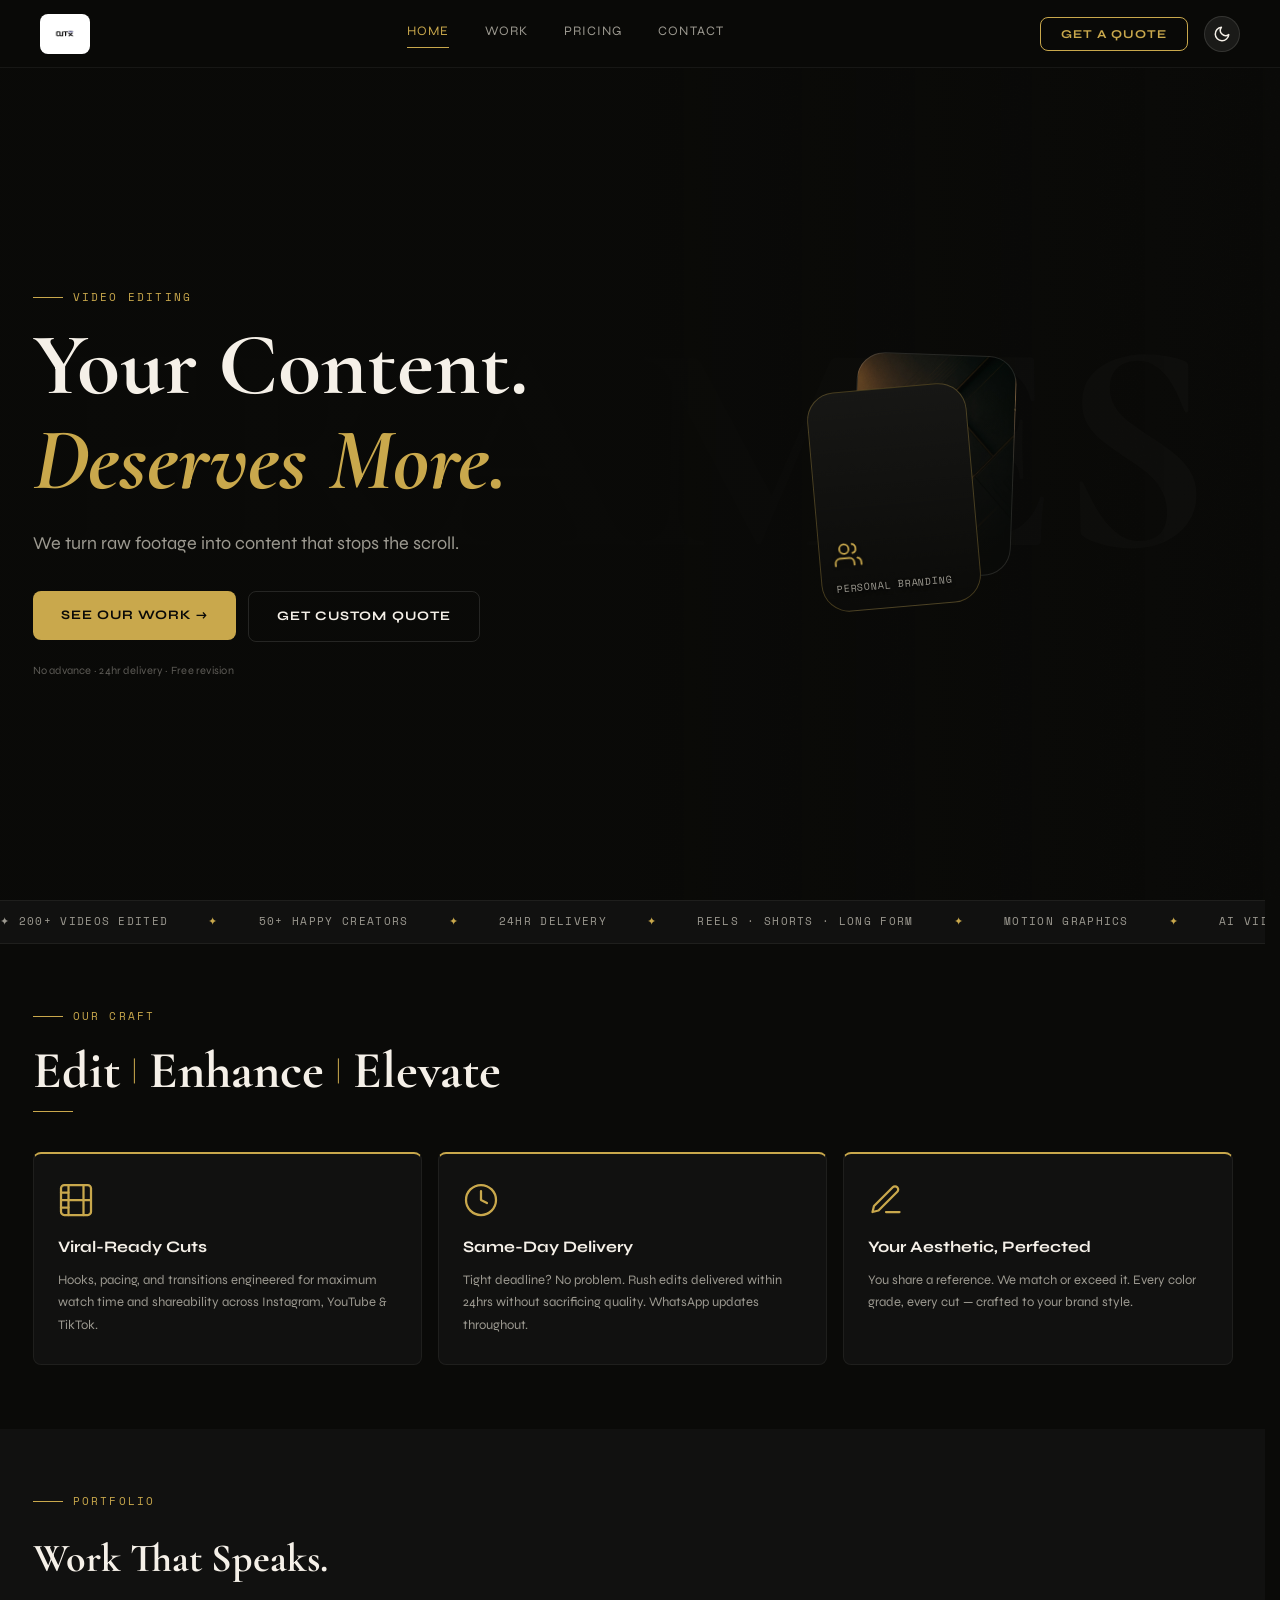
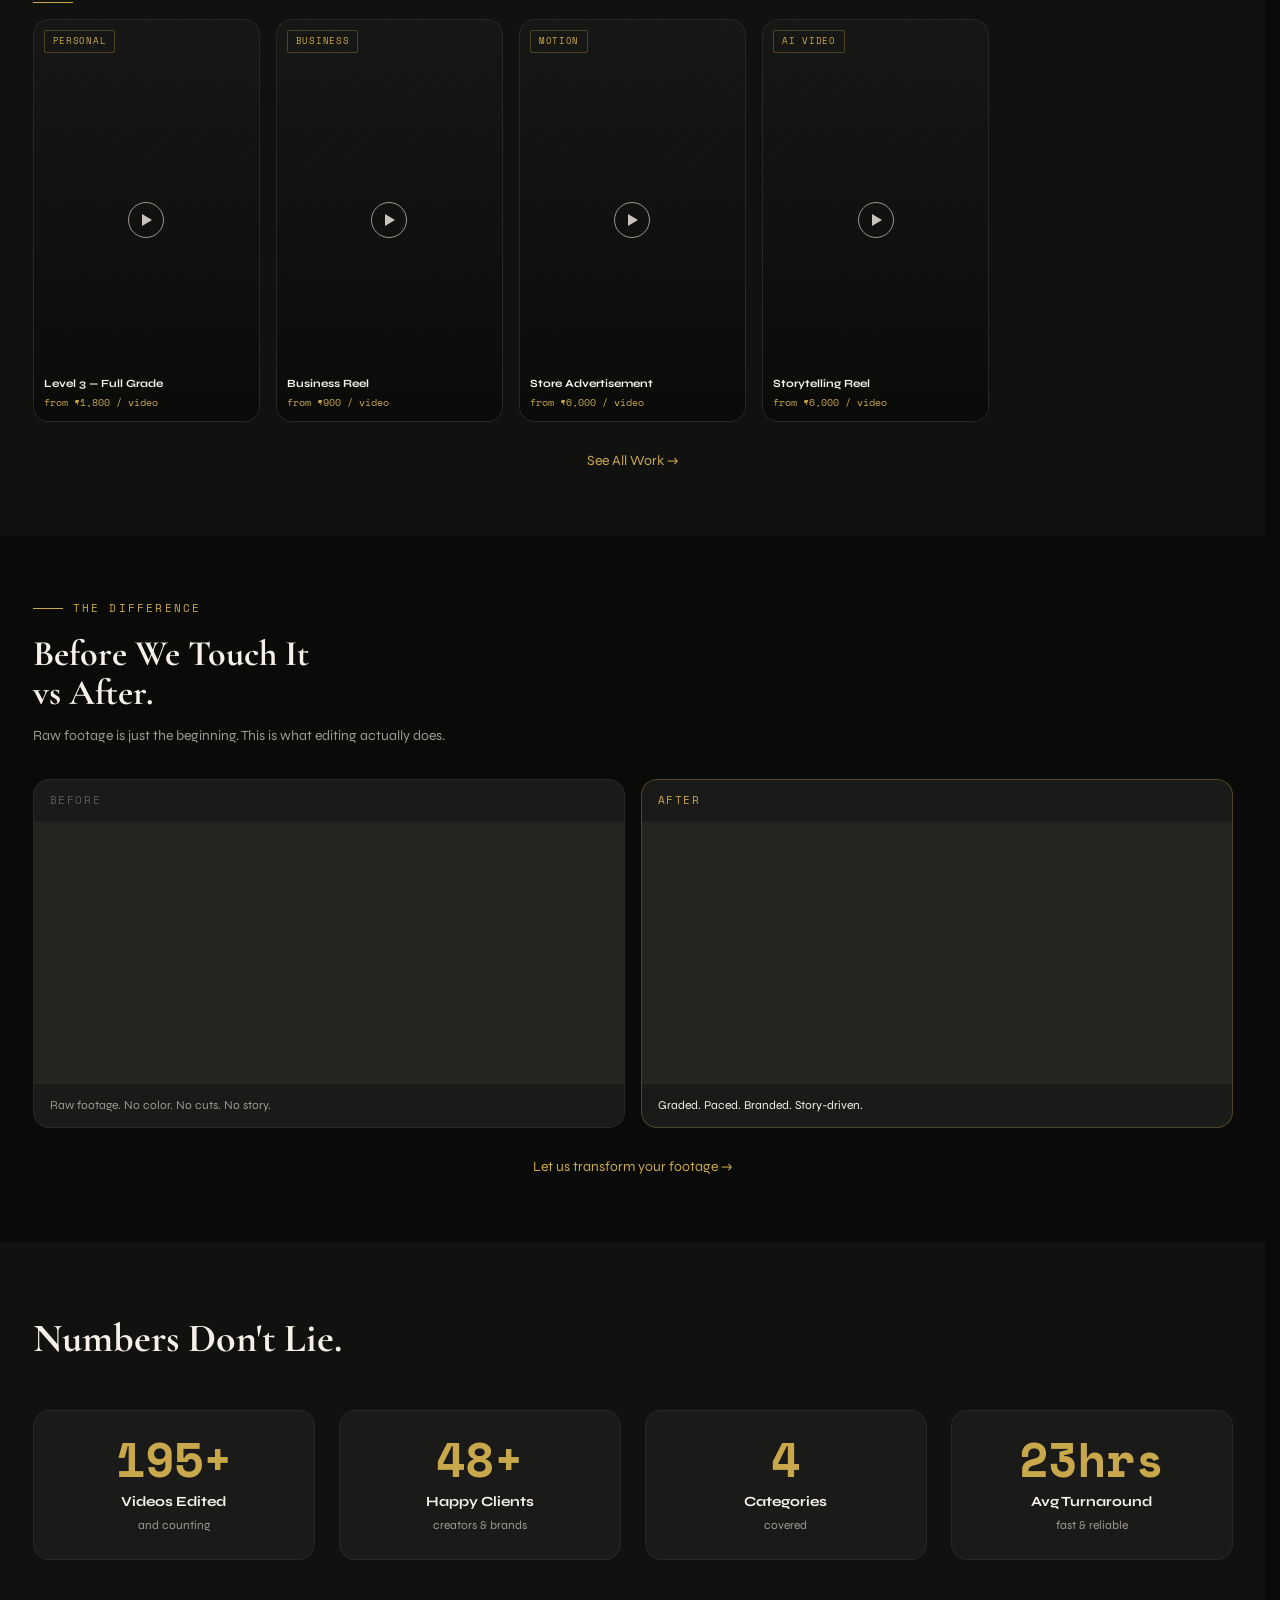
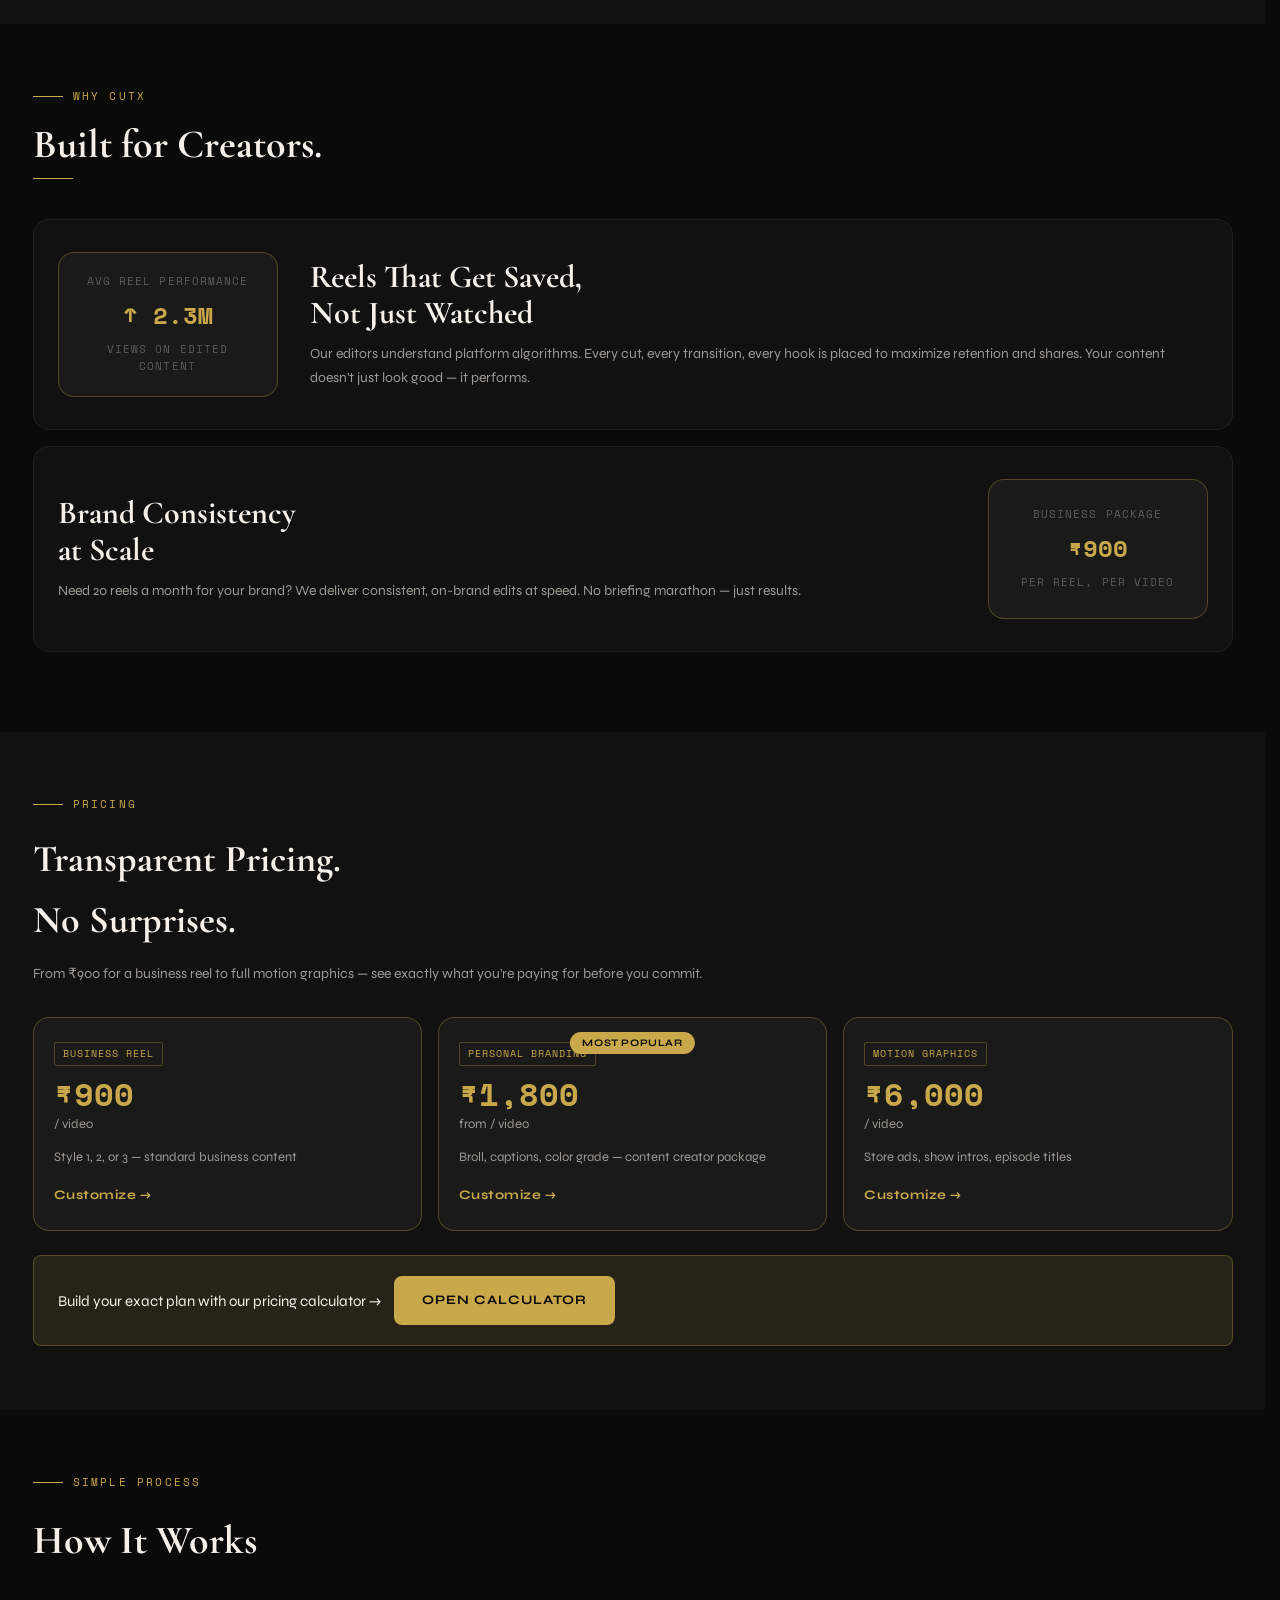
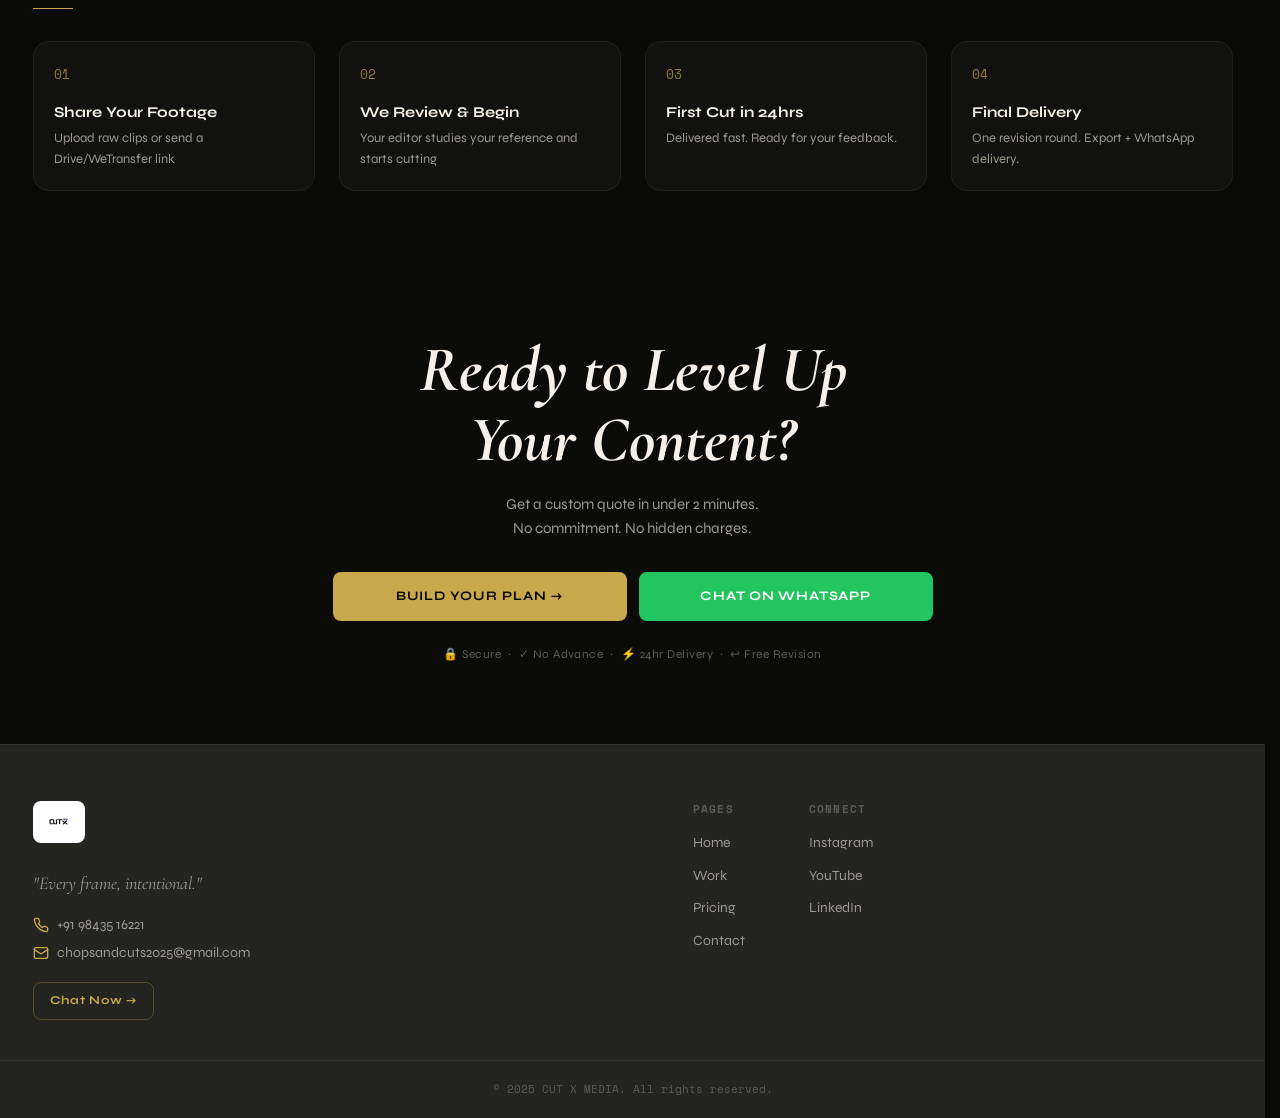
==== index.html @ 9f1835b8 "fix: remove accidental text from body and update visual aspect ratio to 4/5" ====
<!DOCTYPE html>
<html lang="en">
<head>
<meta charset="UTF-8">
<meta name="viewport" content="width=device-width, initial-scale=1.0">
<title>CUT X MEDIA — Premium Video Editing Agency</title>
<meta name="description" content="CUT X MEDIA turns raw footage into scroll-stopping content. Personal branding, business reels, motion graphics & AI videos. Get an instant custom quote.">
<link rel="preconnect" href="https://fonts.googleapis.com">
<link rel="preconnect" href="https://fonts.gstatic.com" crossorigin>
<link href="https://fonts.googleapis.com/css2?family=Cormorant+Garamond:ital,wght@0,600;0,700;1,600;1,700&family=Syne:wght@400;500;700&family=Space+Mono:wght@400;700&display=swap" rel="stylesheet">
<link rel="stylesheet" href="style.css">
</head>
<body>
<div class="mobile-top-bar">
  <a href="index.html" class="logo-pill"><img src="logo.jpg" alt="CUT X MEDIA"></a>
  <button class="theme-toggle" aria-label="Toggle Theme" onclick="toggleTheme()">
    <svg viewBox="0 0 24 24"><path d="M21 12.79A9 9 0 1111.21 3 7 7 0 0021 12.79z"></path></svg>
  </button>
</div>

<!-- DESKTOP NAVBAR -->
<nav class="desktop-nav">
  <div class="container">
    <a href="index.html" class="logo-pill"><img src="logo.jpg" alt="CUT X MEDIA"></a>
    <div class="nav-links">
      <a href="index.html" class="active">Home</a>
      <a href="work.html">Work</a>
      <a href="pricing.html">Pricing</a>
      <a href="contact.html">Contact</a>
    </div>
    <div style="display:flex; align-items:center;">
      <button class="nav-quote" onclick="location.href='pricing.html'">Get a Quote</button>
      <button class="theme-toggle" aria-label="Toggle Theme" onclick="toggleTheme()">
        <svg viewBox="0 0 24 24"><path d="M21 12.79A9 9 0 1111.21 3 7 7 0 0021 12.79z"></path></svg>
      </button>
    </div>
  </div>
</nav>

<!-- MOBILE BOTTOM NAV -->
<nav class="mobile-nav">
  <a href="index.html" class="active" data-page="home">
    <svg viewBox="0 0 24 24"><path d="M3 12l9-9 9 9M5 10v10h5v-6h4v6h5V10"/></svg>
    <span>Home</span>
  </a>
  <a href="work.html" data-page="work">
    <svg viewBox="0 0 24 24"><rect x="2" y="2" width="20" height="20" rx="2.18"/><line x1="7" y1="2" x2="7" y2="22"/><line x1="17" y1="2" x2="17" y2="22"/><line x1="2" y1="12" x2="22" y2="12"/></svg>
    <span>Work</span>
  </a>
  <a href="pricing.html" data-page="pricing">
    <svg viewBox="0 0 24 24"><path d="M20.59 13.41l-7.17 7.17a2 2 0 01-2.83 0L2 12V2h10l8.59 8.59a2 2 0 010 2.82z"/><line x1="7" y1="7" x2="7.01" y2="7"/></svg>
    <span>Pricing</span>
  </a>
  <a href="contact.html" data-page="contact">
    <svg viewBox="0 0 24 24"><path d="M21 15a2 2 0 01-2 2H7l-4 4V5a2 2 0 012-2h14a2 2 0 012 2z"/></svg>
    <span>Contact</span>
  </a>
</nav>

<!-- ═══════════ HERO ═══════════ -->
<section class="hero" style="background-image:url('images/hero-visual.jpg');background-size:cover;background-position:center right;">
  <!-- theme-aware overlay so text stays readable -->
  <div style="position:absolute;inset:0;background:var(--hero-gradient-base);z-index:1;"></div>
  <div class="hero-bg-text" aria-hidden="true">
    <span class="hero-bg-word">FRAMES</span>
  </div>
  <div class="container" style="position:relative;z-index:2;">
    <div style="display:flex;align-items:center;gap:0;width:100%;">
      <div class="hero-content">
        <div class="eyebrow anim-0">
          <div class="eyebrow-line"></div>
          <span class="eyebrow-text">Video Editing</span>
        </div>
        <h1 class="anim-1">
          Your Content.
          <span class="line-2">Deserves More.</span>
        </h1>
        <p class="hero-sub anim-2">We turn raw footage into content that stops the scroll.</p>
        <div class="hero-ctas anim-3">
          <a href="work.html" class="btn-gold">See Our Work →</a>
          <a href="pricing.html" class="btn-outline">Get Custom Quote</a>
        </div>
        <p class="hero-trust anim-4">No advance · 24hr delivery · Free revision</p>
      </div>
      <!-- Desktop card stack -->
      <div class="hero-cards-stack anim-5">
        <div class="hc hc1">
          <div class="hc-icon"><svg viewBox="0 0 24 24"><path d="M17 21v-2a4 4 0 00-4-4H5a4 4 0 00-4 4v2"/><circle cx="9" cy="7" r="4"/><path d="M23 21v-2a4 4 0 00-3-3.87"/><path d="M16 3.13a4 4 0 010 7.75"/></svg></div>
          <span class="hc-label">Personal Branding</span>
        </div>
        <div class="hc hc2">
          <div class="hc-icon"><svg viewBox="0 0 24 24"><polygon points="12 2 15.09 8.26 22 9.27 17 14.14 18.18 21.02 12 17.77 5.82 21.02 7 14.14 2 9.27 8.91 8.26 12 2"/></svg></div>
          <span class="hc-label">Motion Graphics</span>
        </div>
      </div>
    </div>
  </div>
</section>

<!-- ═══════════ MARQUEE ═══════════ -->
<div class="marquee-section" aria-hidden="true">
  <div class="marquee-track">
    <span>✦ 200+ Videos Edited</span><span class="sep">✦</span>
    <span>50+ Happy Creators</span><span class="sep">✦</span>
    <span>24hr Delivery</span><span class="sep">✦</span>
    <span>Reels · Shorts · Long Form</span><span class="sep">✦</span>
    <span>Motion Graphics</span><span class="sep">✦</span>
    <span>AI Videos</span><span class="sep">✦</span>
    <span>Free Revisions</span><span class="sep">✦</span>
    <span>WhatsApp Support</span><span class="sep">✦</span>
    <!-- duplicate for seamless loop -->
    <span>200+ Videos Edited</span><span class="sep">✦</span>
    <span>50+ Happy Creators</span><span class="sep">✦</span>
    <span>24hr Delivery</span><span class="sep">✦</span>
    <span>Reels · Shorts · Long Form</span><span class="sep">✦</span>
    <span>Motion Graphics</span><span class="sep">✦</span>
    <span>AI Videos</span><span class="sep">✦</span>
    <span>Free Revisions</span><span class="sep">✦</span>
    <span>WhatsApp Support</span><span class="sep">✦</span>
  </div>
</div>

<!-- ═══════════ WHAT WE DO ═══════════ -->
<section class="what-we-do">
  <div class="container">
    <div class="what-heading-row reveal">
      <div class="eyebrow"><div class="eyebrow-line"></div><span class="eyebrow-text">Our Craft</span></div>
      <div class="what-heading-words">
        Edit<span class="divider">|</span>Enhance<span class="divider">|</span>Elevate
      </div>
      <div class="section-rule"></div>
    </div>
    <div class="feature-grid">
      <div class="feature-card reveal">
        <video src="images/personal/2.mp4" autoplay loop muted playsinline class="card-bg-video" style="opacity:0.15;"></video>
        <div class="card-content-overlay">
          <div class="feature-icon">
            <svg viewBox="0 0 24 24"><rect x="2" y="2" width="20" height="20" rx="2.18"/><line x1="7" y1="2" x2="7" y2="22"/><line x1="17" y1="2" x2="17" y2="22"/><line x1="2" y1="12" x2="22" y2="12"/><line x1="2" y1="7" x2="7" y2="7"/><line x1="2" y1="17" x2="7" y2="17"/></svg>
          </div>
          <div class="feature-title">Viral-Ready Cuts</div>
          <p class="feature-body">Hooks, pacing, and transitions engineered for maximum watch time and shareability across Instagram, YouTube &amp; TikTok.</p>
        </div>
      </div>
      <div class="feature-card reveal">
        <video src="images/business/2.mp4" autoplay loop muted playsinline class="card-bg-video" style="opacity:0.15;"></video>
        <div class="card-content-overlay">
          <div class="feature-icon">
            <svg viewBox="0 0 24 24"><circle cx="12" cy="12" r="10"/><polyline points="12 6 12 12 16 14"/></svg>
          </div>
          <div class="feature-title">Same-Day Delivery</div>
          <p class="feature-body">Tight deadline? No problem. Rush edits delivered within 24hrs without sacrificing quality. WhatsApp updates throughout.</p>
        </div>
      </div>
      <div class="feature-card reveal">
        <video src="images/motion/2.mp4" autoplay loop muted playsinline class="card-bg-video" style="opacity:0.15;"></video>
        <div class="card-content-overlay">
          <div class="feature-icon">
            <svg viewBox="0 0 24 24"><path d="M12 20h9"/><path d="M16.5 3.5a2.121 2.121 0 013 3L7 19l-4 1 1-4L16.5 3.5z"/></svg>
          </div>
          <div class="feature-title">Your Aesthetic, Perfected</div>
          <p class="feature-body">You share a reference. We match or exceed it. Every color grade, every cut — crafted to your brand style.</p>
        </div>
      </div>
    </div>
  </div>
</section>

<!-- ═══════════ PORTFOLIO PREVIEW ═══════════ -->
<section class="portfolio-section">
  <div class="container">
    <div class="portfolio-heading reveal">
      <div class="eyebrow"><div class="eyebrow-line"></div><span class="eyebrow-text">Portfolio</span></div>
      <h2>Work That Speaks.</h2>
      <div class="section-rule"></div>
    </div>
    <div class="portfolio-scroll reveal">
      <div class="portfolio-card" onclick="location.href='work.html'">
        <div class="portfolio-card-inner">
          <video src="images/personal/3.mp4" autoplay loop muted playsinline class="card-bg-video"></video>
          <div style="position:absolute;inset:0;background:var(--card-gradient-base);z-index:1;pointer-events:none;"></div>
          <span class="port-badge">Personal</span>
          <div class="port-play"></div>
          <div class="port-overlay">
            <div class="port-title">Level 3 — Full Grade</div>
            <div class="port-price">from ₹1,800 / video</div>
          </div>
        </div>
      </div>
      <div class="portfolio-card" onclick="location.href='work.html'">
        <div class="portfolio-card-inner">
          <video src="images/business/1.mp4" autoplay loop muted playsinline class="card-bg-video"></video>
          <div style="position:absolute;inset:0;background:var(--card-gradient-base);z-index:1;pointer-events:none;"></div>
          <span class="port-badge">Business</span>
          <div class="port-play"></div>
          <div class="port-overlay">
            <div class="port-title">Business Reel</div>
            <div class="port-price">from ₹900 / video</div>
          </div>
        </div>
      </div>

      <div class="portfolio-card" onclick="location.href='work.html'">
        <div class="portfolio-card-inner">
          <video src="images/motion/1.mp4" autoplay loop muted playsinline class="card-bg-video"></video>
          <div style="position:absolute;inset:0;background:var(--card-gradient-base);z-index:1;pointer-events:none;"></div>
          <span class="port-badge">Motion</span>
          <div class="port-play"></div>
          <div class="port-overlay">
            <div class="port-title">Store Advertisement</div>
            <div class="port-price">from ₹6,000 / video</div>
          </div>
        </div>
      </div>
      <div class="portfolio-card" onclick="location.href='work.html'">
        <div class="portfolio-card-inner">
          <video src="images/ai/2.mp4" autoplay loop muted playsinline class="card-bg-video"></video>
          <div style="position:absolute;inset:0;background:var(--card-gradient-base);z-index:1;pointer-events:none;"></div>
          <span class="port-badge">AI Video</span>
          <div class="port-play"></div>
          <div class="port-overlay">
            <div class="port-title">Storytelling Reel</div>
            <div class="port-price">from ₹6,000 / video</div>
          </div>
        </div>
      </div>
    </div>
    <div class="portfolio-cta reveal">
      <a href="work.html" class="text-link">See All Work →</a>
    </div>
  </div>
</section>

<!-- ═══════════ BEFORE / AFTER ═══════════ -->
<section class="before-after">
  <div class="container">
    <div class="ba-heading reveal">
      <div class="eyebrow"><div class="eyebrow-line"></div><span class="eyebrow-text">The Difference</span></div>
      <h2>Before We Touch It<br>vs After.</h2>
    </div>
    <p class="ba-sub reveal">Raw footage is just the beginning. This is what editing actually does.</p>
    <!-- Mobile tab toggle -->
    <div class="ba-tabs" id="baTabs">
      <button class="ba-tab active" data-panel="before">Before</button>
      <button class="ba-tab" data-panel="after">After</button>
    </div>
    <div class="ba-panels reveal">
      <div class="ba-panel" id="baPanel-before">
        <div class="ba-panel-badge">BEFORE</div>
        <div class="ba-visual">
          <video src="images/before.mp4" autoplay loop muted playsinline></video>
        </div>
        <div class="ba-panel-bottom">Raw footage. No color. No cuts. No story.</div>
      </div>
      <div class="ba-panel hidden after" id="baPanel-after">
        <div class="ba-panel-badge">AFTER</div>
        <div class="ba-visual">
          <video src="images/after.mp4" autoplay loop muted playsinline></video>
        </div>
        <div class="ba-panel-bottom">Graded. Paced. Branded. Story-driven.</div>
      </div>
    </div>
    <div class="ba-cta reveal">
      <a href="pricing.html" class="text-link">Let us transform your footage →</a>
    </div>
  </div>
</section>

<!-- ═══════════ NUMBERS ═══════════ -->
<section class="numbers-section">
  <div class="container">
    <h2 class="numbers-heading reveal">Numbers Don't Lie.</h2>
    <div class="stats-grid" id="statsGrid">
      <div class="stat-cell reveal">
        <div class="stat-num" data-target="200" data-suffix="+">0</div>
        <div class="stat-label-1">Videos Edited</div>
        <div class="stat-label-2">and counting</div>
      </div>
      <div class="stat-cell reveal">
        <div class="stat-num" data-target="50" data-suffix="+">0</div>
        <div class="stat-label-1">Happy Clients</div>
        <div class="stat-label-2">creators &amp; brands</div>
      </div>
      <div class="stat-cell reveal">
        <div class="stat-num" data-target="5" data-suffix="">0</div>
        <div class="stat-label-1">Categories</div>
        <div class="stat-label-2">covered</div>
      </div>
      <div class="stat-cell reveal">
        <div class="stat-num" data-target="24" data-suffix="hrs">0</div>
        <div class="stat-label-1">Avg Turnaround</div>
        <div class="stat-label-2">fast &amp; reliable</div>
      </div>
    </div>
  </div>
</section>

<!-- ═══════════ INFLUENCER VALUE PROPS ═══════════ -->
<section class="value-props">
  <div class="container">
    <div class="value-props-heading reveal">
      <div class="eyebrow"><div class="eyebrow-line"></div><span class="eyebrow-text">Why CutX</span></div>
      <h2 style="font-family:'Cormorant Garamond',serif;font-weight:700;font-size:40px;color:var(--text-primary);line-height:1.1;">Built for Creators.</h2>
      <div class="section-rule"></div>
    </div>
    <div class="value-row reveal">
      <div class="value-row-text">
        <h3>Reels That Get Saved,<br>Not Just Watched</h3>
        <p>Our editors understand platform algorithms. Every cut, every transition, every hook is placed to maximize retention and shares. Your content doesn't just look good — it performs.</p>
      </div>
      <div class="value-visual">
        <div class="v-label">Avg reel performance</div>
        <div class="v-stat">↑ 2.3M</div>
        <div class="v-label">views on edited content</div>
      </div>
    </div>
    <div class="value-row reveal">
      <div class="value-row-text">
        <h3>Brand Consistency<br>at Scale</h3>
        <p>Need 20 reels a month for your brand? We deliver consistent, on-brand edits at speed. No briefing marathon — just results.</p>
      </div>
      <div class="value-visual">
        <div class="v-label">Business package</div>
        <div class="v-stat">₹900</div>
        <div class="v-label">per reel, per video</div>
      </div>
    </div>

  </div>
</section>

<!-- ═══════════ PRICING TEASER ═══════════ -->
<section class="pricing-teaser">
  <div class="container">
    <div class="pricing-teaser-head reveal">
      <div class="eyebrow"><div class="eyebrow-line"></div><span class="eyebrow-text">Pricing</span></div>
      <h2>Transparent Pricing.<br>No Surprises.</h2>
    </div>
    <p class="pricing-teaser-sub reveal">From ₹900 for a business reel to full motion graphics — see exactly what you're paying for before you commit.</p>
    <div class="pricing-cards">
      <div class="pricing-card reveal" style="border-color:rgba(201,168,76,0.3);">
        <video src="images/business/1.mp4" autoplay loop muted playsinline class="card-bg-video" style="opacity:0.2;"></video>
        <div class="card-content-overlay">
          <span class="price-cat-badge">Business Reel</span>
          <div class="price-amount">₹900</div>
          <div class="price-per">/ video</div>
          <p class="price-desc">Style 1, 2, or 3 — standard business content</p>
          <a href="pricing.html" class="price-cta-link">Customize →</a>
        </div>
      </div>
      <div class="pricing-card featured reveal">
        <video src="images/personal/2.mp4" autoplay loop muted playsinline class="card-bg-video" style="opacity:0.2;"></video>
        <div class="card-content-overlay">
          <div class="popular-pill">Most Popular</div>
          <span class="price-cat-badge">Personal Branding</span>
          <div class="price-amount">₹1,800</div>
          <div class="price-per">from / video</div>
          <p class="price-desc">Broll, captions, color grade — content creator package</p>
          <a href="pricing.html" class="price-cta-link">Customize →</a>
        </div>
      </div>
      <div class="pricing-card reveal" style="border-color:rgba(201,168,76,0.3);">
        <video src="images/motion/1.mp4" autoplay loop muted playsinline class="card-bg-video" style="opacity:0.2;"></video>
        <div class="card-content-overlay">
          <span class="price-cat-badge">Motion Graphics</span>
          <div class="price-amount">₹6,000</div>
          <div class="price-per">/ video</div>
          <p class="price-desc">Store ads, show intros, episode titles</p>
          <a href="pricing.html" class="price-cta-link">Customize →</a>
        </div>
      </div>
    </div>
    <div class="pricing-cta-banner reveal">
      <p>Build your exact plan with our pricing calculator →</p>
      <a href="pricing.html" class="btn-gold" style="white-space:nowrap;flex-shrink:0;">Open Calculator</a>
    </div>
  </div>
</section>

<!-- ═══════════ PROCESS STRIP ═══════════ -->
<section class="process-strip">
  <div class="container">
    <div class="reveal">
      <div class="eyebrow"><div class="eyebrow-line"></div><span class="eyebrow-text">Simple Process</span></div>
      <h2>How It Works</h2>
      <div class="section-rule"></div>
    </div>
    <div class="process-steps" style="margin-top:32px;">
      <div class="process-step-item reveal">
        <span class="step-num-text">01</span>
        <div class="step-content">
          <h4>Share Your Footage</h4>
          <p>Upload raw clips or send a Drive/WeTransfer link</p>
        </div>
      </div>
      <div class="process-step-item reveal">
        <span class="step-num-text">02</span>
        <div class="step-content">
          <h4>We Review &amp; Begin</h4>
          <p>Your editor studies your reference and starts cutting</p>
        </div>
      </div>
      <div class="process-step-item reveal">
        <span class="step-num-text">03</span>
        <div class="step-content">
          <h4>First Cut in 24hrs</h4>
          <p>Delivered fast. Ready for your feedback.</p>
        </div>
      </div>
      <div class="process-step-item reveal">
        <span class="step-num-text">04</span>
        <div class="step-content">
          <h4>Final Delivery</h4>
          <p>One revision round. Export + WhatsApp delivery.</p>
        </div>
      </div>
    </div>
  </div>
</section>

<!-- ═══════════ FINAL CTA ═══════════ -->
<section class="final-cta" style="padding-left:var(--pad-x);padding-right:var(--pad-x);background-image:url('images/cta-bg.jpg');background-size:cover;background-position:center;">
  <!-- theme-aware overlay for readability -->
  <div style="position:absolute;inset:0;background:var(--overlay-heavy);z-index:0;"></div>
  <div style="position:relative;z-index:1;max-width:600px;margin:0 auto;">
    <h2 class="reveal">Ready to Level Up<br>Your Content?</h2>
    <p class="reveal">Get a custom quote in under 2 minutes.<br>No commitment. No hidden charges.</p>
    <div class="final-cta-buttons reveal">
      <a href="pricing.html" class="btn-gold btn-full">Build Your Plan →</a>
      <a href="https://wa.me/919843516221" target="_blank" class="btn-whatsapp btn-full">Chat on WhatsApp</a>
    </div>
    <div class="trust-row reveal">🔒 Secure &nbsp;·&nbsp; ✓ No Advance &nbsp;·&nbsp; ⚡ 24hr Delivery &nbsp;·&nbsp; ↩ Free Revision</div>
  </div>
</section>

<!-- ═══════════ FOOTER ═══════════ -->
<footer class="site-footer">
  <div class="container">
    <div class="footer-grid">
      <div>
        <a href="index.html" class="logo-pill" style="display:inline-flex;margin-bottom:14px;"><img src="logo.jpg" alt="CUT X MEDIA" style="height:32px;"></a>
        <p class="footer-tagline">"Every frame, intentional."</p>
        <div class="footer-contact">
          <p style="display:flex;align-items:center;gap:8px;"><svg viewBox="0 0 24 24" fill="none" stroke="var(--gold)" stroke-width="2" stroke-linecap="round" stroke-linejoin="round" style="width:16px;height:16px;"><path d="M22 16.92v3a2 2 0 0 1-2.18 2 19.79 19.79 0 0 1-8.63-3.07 19.5 19.5 0 0 1-6-6 19.79 19.79 0 0 1-3.07-8.67A2 2 0 0 1 4.11 2h3a2 2 0 0 1 2 1.72 12.84 12.84 0 0 0 .7 2.81 2 2 0 0 1-.45 2.11L8.09 9.91a16 16 0 0 0 6 6l1.27-1.27a2 2 0 0 1 2.11-.45 12.84 12.84 0 0 0 2.81.7A2 2 0 0 1 22 16.92z"></path></svg> +91 98435 16221</p>
          <p style="display:flex;align-items:center;gap:8px;"><svg viewBox="0 0 24 24" fill="none" stroke="var(--gold)" stroke-width="2" stroke-linecap="round" stroke-linejoin="round" style="width:16px;height:16px;"><rect x="2" y="4" width="20" height="16" rx="2"></rect><path d="m22 7-8.97 5.7a1.94 1.94 0 0 1-2.06 0L2 7"></path></svg> chopsandcuts2025@gmail.com</p>
        </div>
        <a href="https://wa.me/919843516221" target="_blank" class="footer-chat-btn">Chat Now →</a>
      </div>
      <div class="footer-links">
        <div class="footer-links-col">
          <h4>Pages</h4>
          <ul>
            <li><a href="index.html">Home</a></li>
            <li><a href="work.html">Work</a></li>
            <li><a href="pricing.html">Pricing</a></li>
            <li><a href="contact.html">Contact</a></li>
          </ul>
        </div>
        <div class="footer-links-col">
          <h4>Connect</h4>
          <ul>
            <li><a href="#">Instagram</a></li>
            <li><a href="#">YouTube</a></li>
            <li><a href="#">LinkedIn</a></li>
          </ul>
        </div>
      </div>
    </div>
  </div>
  <div class="footer-bottom">© 2025 CUT X MEDIA. All rights reserved.</div>
</footer>

<script src="script.js"></script>
</body>
</html>
---- style.css ----
/* ═══════════════════════════════════════════════════════════════
   CUT X MEDIA — v2.0 OBSIDIAN × GOLD DESIGN SYSTEM
   Mobile-first: 375px base → 768px → 1024px → 1280px
═══════════════════════════════════════════════════════════════ */

/* ── CSS VARIABLES ── */
:root {
  /* Backgrounds */
  --bg-primary:    #0A0A08;
  --bg-surface:    #111110;
  --bg-surface-2:  #1A1A18;
  --bg-surface-3:  #242420;

  /* Gold */
  --gold:          #C9A84C;
  --gold-light:    #E8C97A;
  --gold-dark:     #8C7234;
  --gold-muted:    rgba(201,168,76,0.12);

  /* Text */
  --text-primary:   #F5F0E8;
  --text-secondary: #9C9990;
  --text-tertiary:  #5C5A55;

  /* Borders */
  --border-subtle: rgba(245,240,232,0.06);
  --border-mid:    rgba(245,240,232,0.12);
  --border-gold:   rgba(201,168,76,0.30);

  /* Semantic */
  --whatsapp-green: #22C55E;
  --error:          #E05252;

  /* Layout */
  --nav-h-mobile:  60px;
  --nav-h-desktop: 68px;
  --max-w:         1200px;
  --pad-x:         20px;
  --radius-sm:     8px;
  --radius-md:     16px;
  --radius-lg:     28px;
  
  --hero-gradient-base: linear-gradient(to right, rgba(10,10,8,0.95) 50%, rgba(10,10,8,0.4) 100%);
  --card-gradient-base: linear-gradient(to top, rgba(10,10,8,0.95), rgba(10,10,8,0.2));
  --nav-bg: rgba(10,10,8,0.94);
  --overlay-heavy: rgba(10,10,8,0.85);
  --overlay-mid: rgba(10,10,8,0.7);
}

html.light-theme {
  --bg-primary:    #fdfbf7;
  --bg-surface:    #ffffff;
  --bg-surface-2:  #f5f2eb;
  --bg-surface-3:  #e0dbd3;

  --gold:          #B8963D;
  --gold-light:    #C9A84C;
  --gold-dark:     #8C7234;
  --gold-muted:    rgba(184,150,61,0.15);

  --text-primary:   #181816;
  --text-secondary: #5b5952;
  --text-tertiary:  #8a8780;

  --border-subtle: rgba(24,24,22,0.08);
  --border-mid:    rgba(24,24,22,0.15);
  --border-gold:   rgba(184,150,61,0.40);

  --hero-gradient-base: linear-gradient(to right, rgba(253,251,247,0.98) 50%, rgba(253,251,247,0.4) 100%);
  --nav-bg: rgba(253,251,247,0.94);
  --overlay-heavy: rgba(253,251,247,0.90);
  --overlay-mid: rgba(253,251,247,0.70);
}

html.light-theme .hero-bg-word {
  opacity: 0.012;
}

/* ── RESET ── */
*, *::before, *::after { margin: 0; padding: 0; box-sizing: border-box; }
html { scroll-behavior: smooth; -webkit-text-size-adjust: 100%; overflow-y: scroll; scrollbar-gutter: stable; }
body {
  background: var(--bg-primary);
  color: var(--text-primary);
  font-family: 'Syne', sans-serif;
  font-size: 14px;
  line-height: 1.6;
  overflow-x: hidden;
  padding-bottom: var(--nav-h-mobile);
  /* grain texture */
  position: relative;
}
body::before {
  content: '';
  position: fixed;
  inset: 0;
  background-image: url("data:image/svg+xml,%3Csvg xmlns='http://www.w3.org/2000/svg' width='200' height='200'%3E%3Cfilter id='n'%3E%3CfeTurbulence type='fractalNoise' baseFrequency='0.85' numOctaves='4' stitchTiles='stitch'/%3E%3C/filter%3E%3Crect width='200' height='200' filter='url(%23n)' opacity='0.025'/%3E%3C/svg%3E");
  opacity: 0.4;
  pointer-events: none;
  z-index: 0;
}
img, video { max-width: 100%; display: block; }
a { color: inherit; text-decoration: none; }
button, input, textarea, select {
  font-family: 'Syne', sans-serif;
  border: none;
  outline: none;
  background: none;
  color: var(--text-primary);
  cursor: pointer;
}

/* ── CONTAINER ── */
.container {
  width: 100%;
  max-width: var(--max-w);
  margin: 0 auto;
  padding: 0 var(--pad-x);
  position: relative;
  z-index: 1;
}

/* ── EYEBROW LABEL ── */
.eyebrow {
  display: flex;
  align-items: center;
  gap: 10px;
  margin-bottom: 16px;
}
.eyebrow-line {
  width: 30px;
  height: 1px;
  background: var(--gold);
  flex-shrink: 0;
}
.eyebrow-text {
  font-family: 'Space Mono', monospace;
  font-size: 11px;
  color: var(--gold);
  letter-spacing: 0.2em;
  text-transform: uppercase;
}

/* ── SECTION RULE ── */
.section-rule {
  width: 40px;
  height: 1px;
  background: var(--gold);
  margin: 12px 0 0;
}
.section-rule.center { margin: 16px auto 0; }

/* ── DISPLAY HEADING ── */
.display-heading {
  font-family: 'Cormorant Garamond', serif;
  font-weight: 700;
  color: var(--text-primary);
  line-height: 1.05;
  font-size: 36px;
}
@media(min-width:768px) { .display-heading { font-size: 48px; } }
@media(min-width:1024px) { .display-heading { font-size: 56px; } }

/* ── BUTTONS ── */
.btn-gold {
  display: inline-flex;
  align-items: center;
  gap: 6px;
  background: var(--gold);
  color: var(--bg-primary);
  padding: 14px 28px;
  font-family: 'Syne', sans-serif;
  font-size: 13px;
  font-weight: 700;
  letter-spacing: 0.08em;
  text-transform: uppercase;
  border-radius: var(--radius-sm);
  border: none;
  cursor: pointer;
  transition: background 200ms ease, transform 200ms ease;
}
.btn-gold:hover { background: var(--gold-light); transform: scale(1.02); }

.btn-outline {
  display: inline-flex;
  align-items: center;
  gap: 6px;
  background: transparent;
  color: var(--text-primary);
  padding: 13px 28px;
  font-family: 'Syne', sans-serif;
  font-size: 13px;
  font-weight: 700;
  letter-spacing: 0.08em;
  text-transform: uppercase;
  border-radius: var(--radius-sm);
  border: 1px solid var(--border-mid);
  cursor: pointer;
  transition: border-color 200ms ease, color 200ms ease;
}
.btn-outline:hover { border-color: var(--border-gold); color: var(--gold); }

/* Theme Toggle Button */
.theme-toggle {
  display: inline-flex;
  align-items: center;
  justify-content: center;
  width: 36px;
  height: 36px;
  border-radius: 50%;
  background: var(--bg-surface-2);
  border: 1px solid var(--border-mid);
  color: var(--text-primary);
  cursor: pointer;
  transition: all 200ms ease;
}
.theme-toggle:hover {
  border-color: var(--border-gold);
  color: var(--gold);
}
.theme-toggle svg {
  width: 18px;
  height: 18px;
  fill: none;
  stroke: currentColor;
  stroke-width: 2;
  stroke-linecap: round;
  stroke-linejoin: round;
}
.desktop-nav .theme-toggle { margin-left: 16px; }
.mobile-top-bar .theme-toggle { position: absolute; right: var(--pad-x); }

.btn-whatsapp {
  display: inline-flex;
  align-items: center;
  gap: 8px;
  background: var(--whatsapp-green);
  color: #fff;
  padding: 14px 28px;
  font-family: 'Syne', sans-serif;
  font-size: 13px;
  font-weight: 700;
  letter-spacing: 0.06em;
  text-transform: uppercase;
  border-radius: var(--radius-sm);
  border: none;
  cursor: pointer;
  transition: opacity 200ms ease;
}
.btn-whatsapp:hover { opacity: 0.9; }

.btn-full { width: 100%; justify-content: center; }

/* ── MOBILE TOP BAR ── */
.mobile-top-bar {
  display: flex;
  align-items: center;
  justify-content: center;
  height: 52px;
  background: var(--bg-primary);
  border-bottom: 1px solid var(--border-subtle);
  position: sticky;
  top: 0;
  z-index: 100;
}
.mobile-top-bar::after {
  content: '';
  position: absolute;
  inset: 0;
  background: var(--nav-bg);
  z-index: -1;
}
.logo-pill {
  background: #fff;
  padding: 5px 10px;
  border-radius: var(--radius-sm);
  display: inline-flex;
  align-items: center;
}
.logo-pill img {
  height: 30px;
  width: auto;
  display: block;
}

/* ── DESKTOP NAVBAR ── */
.desktop-nav {
  display: none;
  position: fixed;
  top: 0; left: 0; right: 0;
  height: var(--nav-h-desktop);
  background: var(--nav-bg);
  backdrop-filter: blur(16px) saturate(140%);
  -webkit-backdrop-filter: blur(16px) saturate(140%);
  border-bottom: 1px solid var(--border-subtle);
  z-index: 200;
}
.desktop-nav .container {
  display: flex;
  align-items: center;
  justify-content: space-between;
  height: 100%;
}
.nav-links {
  display: flex;
  gap: 36px;
  align-items: center;
}
.nav-links a {
  font-family: 'Syne', sans-serif;
  font-size: 13px;
  letter-spacing: 0.08em;
  text-transform: uppercase;
  color: var(--text-secondary);
  transition: color 150ms;
  position: relative;
  padding-bottom: 4px;
}
.nav-links a:hover { color: var(--text-primary); }
.nav-links a.active {
  color: var(--gold);
}
.nav-links a.active::after {
  content: '';
  position: absolute;
  bottom: -2px; left: 0; right: 0;
  height: 1px;
  background: var(--gold);
}
.nav-quote {
  background: transparent;
  border: 1px solid var(--gold);
  color: var(--gold);
  padding: 9px 20px;
  font-family: 'Syne', sans-serif;
  font-size: 12px;
  font-weight: 700;
  letter-spacing: 0.08em;
  text-transform: uppercase;
  border-radius: var(--radius-sm);
  cursor: pointer;
  transition: background 200ms ease, color 200ms ease;
}
.nav-quote:hover { background: var(--gold); color: var(--bg-primary); }

/* ── MOBILE BOTTOM NAV ── */
.mobile-nav {
  position: fixed;
  bottom: 0; left: 0; right: 0;
  height: var(--nav-h-mobile);
  background: var(--bg-surface);
  border-top: 1px solid var(--border-subtle);
  display: flex;
  align-items: center;
  justify-content: space-around;
  z-index: 200;
  border-radius: 20px 20px 0 0;
}
.mobile-nav a {
  display: flex;
  flex-direction: column;
  align-items: center;
  gap: 3px;
  font-size: 10px;
  letter-spacing: 0.04em;
  color: var(--text-tertiary);
  transition: color 150ms;
  -webkit-tap-highlight-color: transparent;
  min-width: 56px;
}
.mobile-nav a.active,
.mobile-nav a:active { color: var(--gold); }
.mobile-nav a svg {
  width: 22px;
  height: 22px;
  fill: none;
  stroke: currentColor;
  stroke-width: 1.8;
  stroke-linecap: round;
  stroke-linejoin: round;
}

/* ── PAGE HEADER (inner pages) ── */
.page-header {
  padding: 80px 0 40px;
  border-bottom: 1px solid var(--border-subtle);
}
@media(min-width:1024px) { .page-header { padding: 120px 0 48px; } }

/* ── REVEAL ON SCROLL ── */
.reveal {
  opacity: 0;
  transform: translateY(32px);
  transition: opacity 0.6s ease, transform 0.6s ease;
}
.reveal.visible {
  opacity: 1;
  transform: translateY(0);
}

/* ── FADE IN UP (hero stagger) ── */
@keyframes fadeInUp {
  from { opacity: 0; transform: translateY(24px); }
  to   { opacity: 1; transform: translateY(0); }
}
.anim-0 { animation: fadeInUp 0.5s ease both; }
.anim-1 { animation: fadeInUp 0.5s ease 0.1s both; }
.anim-2 { animation: fadeInUp 0.5s ease 0.2s both; }
.anim-3 { animation: fadeInUp 0.5s ease 0.3s both; }
.anim-4 { animation: fadeInUp 0.5s ease 0.4s both; }
.anim-5 { animation: fadeInUp 0.6s ease 0.5s both; }

/* ═══════════════════════════════════════════
   HOME PAGE STYLES
═══════════════════════════════════════════ */

/* ── HERO ── */
.hero {
  position: relative;
  min-height: auto;
  display: flex;
  flex-direction: column;
  justify-content: flex-start;
  padding: 100px 0 60px;
  overflow: hidden;
}
.hero-bg-text {
  position: absolute;
  inset: 0;
  display: flex;
  align-items: center;
  justify-content: center;
  pointer-events: none;
  z-index: 0;
  overflow: hidden;
}
.hero-bg-word {
  font-family: 'Cormorant Garamond', serif;
  font-size: clamp(120px, 35vw, 300px);
  font-weight: 700;
  color: var(--text-primary);
  opacity: 0.03;
  white-space: nowrap;
  user-select: none;
}
.hero-content {
  position: relative;
  z-index: 2;
  flex: 0 0 58%;
  max-width: 58%;
  text-align: left;
}
.hero h1 {
  font-family: 'Cormorant Garamond', serif;
  font-weight: 700;
  font-size: 28px;
  line-height: 1.08;
  margin-bottom: 10px;
}
.hero h1 .line-2 {
  color: var(--gold);
  font-style: italic;
  display: block;
}
.hero-sub {
  font-family: 'Syne', sans-serif;
  font-size: 12px;
  color: var(--text-secondary);
  line-height: 1.5;
  margin-bottom: 20px;
  max-width: 480px;
  display: none;
}
.hero .eyebrow-text { font-size: 8px; letter-spacing: 0.08em; }
.hero .eyebrow-line { width: 16px; }
.hero .eyebrow { margin-bottom: 12px; }

.hero-ctas {
  display: flex;
  flex-direction: column;
  align-items: flex-start;
  gap: 8px;
  margin-bottom: 14px;
}
.hero-ctas .btn-gold, .hero-ctas .btn-outline {
  padding: 8px 12px;
  font-size: 9px;
  white-space: nowrap;
}
.hero-trust {
  font-family: 'Syne', sans-serif;
  font-size: 8px;
  color: var(--text-tertiary);
  letter-spacing: 0.02em;
}

/* Hero right: CSS card stack */
.hero-cards-stack {
  display: flex;
  flex: 0 0 42%;
  max-width: 42%;
  align-items: center;
  justify-content: center;
  position: relative;
  height: 220px;
  transform: scale(0.55);
  transform-origin: center center;
}
.hc {
  position: absolute;
  width: 160px;
  height: 220px;
  background-color: var(--bg-surface-2);
  background-size: cover;
  background-position: center;
  border-radius: var(--radius-lg);
  display: flex;
  flex-direction: column;
  align-items: flex-start;
  justify-content: flex-end;
  padding: 14px;
  gap: 4px;
}
.hc-label {
  font-family: 'Space Mono', monospace;
  font-size: 10px;
  letter-spacing: 0.08em;
  text-transform: uppercase;
  color: var(--text-secondary);
  text-shadow: 0 2px 4px rgba(0,0,0,0.8);
}
.hc-icon {
  width: 28px; height: 28px;
  color: var(--gold);
  margin-bottom: 8px;
  filter: drop-shadow(0 2px 4px rgba(0,0,0,0.8));
}
.hc-icon svg {
  width: 100%; height: 100%;
  fill: none;
  stroke: currentColor;
  stroke-width: 1.5;
  stroke-linecap: round;
  stroke-linejoin: round;
}
.hc1 {
  border: 1px solid var(--border-gold);
  transform: rotate(-5deg) translateX(0) translateY(10px);
  z-index: 3;
  background-image: var(--card-gradient-base), url('images/thumb-personal-branding.webp');
}
.hc2 {
  border: 1px solid var(--border-mid);
  transform: rotate(2deg) translateY(-20px);
  z-index: 2;
  background-image: var(--card-gradient-base), url('images/thumb-motion-graphics.webp');
}
.hc3 {
  border: 1px solid var(--border-subtle);
  transform: rotate(9deg) translateX(0) translateY(10px);
  z-index: 1;
}

/* ── MARQUEE ── */
.marquee-section {
  background: var(--bg-surface);
  border-top: 1px solid var(--border-subtle);
  border-bottom: 1px solid var(--border-subtle);
  height: 44px;
  overflow: hidden;
  display: flex;
  align-items: center;
}
.marquee-track {
  display: flex;
  gap: 40px;
  white-space: nowrap;
  animation: marquee 40s linear infinite;
  flex-shrink: 0;
}
.marquee-track span {
  font-family: 'Space Mono', monospace;
  font-size: 11px;
  color: var(--text-secondary);
  letter-spacing: 0.12em;
  text-transform: uppercase;
  flex-shrink: 0;
}
.marquee-track .sep { color: var(--gold); }
@keyframes marquee {
  from { transform: translateX(0); }
  to   { transform: translateX(-50%); }
}

/* ── WHAT WE DO ── */
.what-we-do {
  padding: 64px 0;
  background: var(--bg-primary);
}
.what-heading-row {
  margin-bottom: 40px;
}
.what-heading-words {
  font-family: 'Cormorant Garamond', serif;
  font-weight: 700;
  font-size: 36px;
  color: var(--text-primary);
  display: flex;
  flex-wrap: wrap;
  align-items: center;
  gap: 12px;
  line-height: 1.1;
}
.what-heading-words .divider {
  color: var(--gold);
  font-weight: 300;
  font-size: 28px;
}
.feature-grid {
  display: grid;
  grid-template-columns: 1fr;
  gap: 16px;
}
.feature-card {
  background: var(--bg-surface);
  border: 1px solid var(--border-subtle);
  border-top: 2px solid var(--gold);
  border-radius: var(--radius-sm);
  padding: 28px 24px;
  transition: border-color 200ms ease, transform 200ms ease;
  position: relative;
  overflow: hidden;
}
.feature-card:hover {
  border-color: var(--border-gold);
  transform: translateY(-4px);
}
.feature-card:hover { border-top-color: var(--gold-light); }
.feature-icon {
  width: 36px;
  height: 36px;
  margin-bottom: 16px;
  color: var(--gold);
}
.feature-icon svg {
  width: 100%;
  height: 100%;
  fill: none;
  stroke: currentColor;
  stroke-width: 1.5;
  stroke-linecap: round;
  stroke-linejoin: round;
}
.feature-title {
  font-family: 'Syne', sans-serif;
  font-size: 16px;
  font-weight: 700;
  color: var(--text-primary);
  margin-bottom: 10px;
}
.feature-body {
  font-family: 'Syne', sans-serif;
  font-size: 13px;
  color: var(--text-secondary);
  line-height: 1.7;
}

/* ── CATEGORY PREVIEW ── */
.portfolio-section {
  padding: 64px 0;
  background: var(--bg-surface);
}
.portfolio-heading { margin-bottom: 16px; }
.portfolio-heading h2 {
  font-family: 'Cormorant Garamond', serif;
  font-weight: 700;
  font-size: 40px;
  color: var(--text-primary);
}
/* Mobile: horizontal scroll */
.portfolio-scroll {
  display: flex;
  gap: 12px;
  overflow-x: auto;
  scroll-snap-type: x mandatory;
  -webkit-overflow-scrolling: touch;
  padding-bottom: 8px;
  scrollbar-width: none;
  margin: 0 calc(-1 * var(--pad-x));
  padding-left: var(--pad-x);
  padding-right: var(--pad-x);
}
.portfolio-scroll::-webkit-scrollbar { display: none; }
.portfolio-card {
  flex-shrink: 0;
  width: 140px;
  scroll-snap-align: start;
  background: var(--bg-surface-2);
  border: 1px solid var(--border-subtle);
  border-radius: var(--radius-md);
  overflow: hidden;
  cursor: pointer;
  transition: transform 200ms ease, border-color 200ms ease;
  position: relative;
}
.portfolio-card:hover {
  transform: scale(1.03);
  border-color: var(--border-gold);
}
.portfolio-card-inner {
  position: relative;
  width: 100%;
  padding-top: 177.78%; /* 9:16 */
  background-image: repeating-linear-gradient(
    -45deg,
    transparent, transparent 10px,
    rgba(245,240,232,0.015) 10px,
    rgba(245,240,232,0.015) 11px
  );
}
.port-badge {
  position: absolute;
  top: 10px;
  left: 10px;
  border: 1px solid var(--border-gold);
  color: var(--gold);
  font-family: 'Space Mono', monospace;
  font-size: 9px;
  letter-spacing: 0.08em;
  text-transform: uppercase;
  padding: 3px 8px;
  border-radius: 2px;
  z-index: 3;
}
.port-play {
  position: absolute;
  top: 50%;
  left: 50%;
  transform: translate(-50%, -50%);
  width: 36px;
  height: 36px;
  border-radius: 50%;
  border: 1.5px solid rgba(245,240,232,0.6);
  display: flex;
  align-items: center;
  justify-content: center;
  z-index: 3;
}
.port-play::after {
  content: '';
  width: 0;
  height: 0;
  border-style: solid;
  border-width: 6px 0 6px 10px;
  border-color: transparent transparent transparent rgba(245,240,232,0.8);
  margin-left: 2px;
}
.port-overlay {
  position: absolute;
  bottom: 0; left: 0; right: 0;
  background: linear-gradient(to top, rgba(10,10,8,0.95) 0%, transparent 65%);
  padding: 10px;
  z-index: 3;
}
.port-title {
  font-family: 'Syne', sans-serif;
  font-size: 11px;
  font-weight: 700;
  color: #F5F0E8;
  margin-bottom: 2px;
}
.port-price {
  font-family: 'Space Mono', monospace;
  font-size: 10px;
  color: var(--gold);
}
.portfolio-cta {
  text-align: center;
  margin-top: 28px;
}
.text-link {
  font-family: 'Syne', sans-serif;
  font-size: 14px;
  color: var(--gold);
  border-bottom: 1px solid transparent;
  transition: border-color 150ms;
  cursor: pointer;
}
.text-link:hover { border-color: var(--gold); }

/* ── BEFORE / AFTER ── */
.before-after {
  padding: 64px 0;
  background: var(--bg-primary);
}
.ba-heading { margin-bottom: 12px; }
.ba-heading h2 {
  font-family: 'Cormorant Garamond', serif;
  font-weight: 700;
  font-size: 36px;
  color: var(--text-primary);
  line-height: 1.1;
}
.ba-sub {
  font-family: 'Syne', sans-serif;
  font-size: 14px;
  color: var(--text-secondary);
  margin-bottom: 32px;
  margin-top: 10px;
}
/* Mobile tab toggle */
.ba-tabs {
  display: flex;
  gap: 8px;
  margin-bottom: 20px;
}
.ba-tab {
  padding: 8px 20px;
  font-family: 'Space Mono', monospace;
  font-size: 11px;
  letter-spacing: 0.1em;
  text-transform: uppercase;
  border: 1px solid var(--border-mid);
  border-radius: var(--radius-sm);
  color: var(--text-tertiary);
  cursor: pointer;
  transition: all 150ms;
}
.ba-tab.active {
  border-color: var(--gold);
  color: var(--gold);
  background: var(--gold-muted);
}
.ba-panels { display: grid; grid-template-columns: 1fr; gap: 16px; }
.ba-panel {
  background: var(--bg-surface-2);
  border: 1px solid var(--border-subtle);
  border-radius: var(--radius-md);
  overflow: hidden;
}
.ba-panel.after { border-color: var(--border-gold); }
.ba-panel-badge {
  padding: 12px 16px;
  font-family: 'Space Mono', monospace;
  font-size: 11px;
  letter-spacing: 0.15em;
  text-transform: uppercase;
  color: var(--text-tertiary);
  border-bottom: 1px solid var(--border-subtle);
}
.ba-panel.after .ba-panel-badge { color: var(--gold); }
.ba-visual {
  position: relative;
  width: 100%;
  aspect-ratio: 4/5;
  background: var(--bg-surface-3);
  display: flex;
  align-items: center;
  justify-content: center;
  overflow: hidden;
}
.ba-visual video {
  position: absolute;
  inset: 0;
  width: 100%;
  height: 100%;
  object-fit: cover;
  z-index: 1;
}
.ba-visual-before, .ba-visual-after {
  position: relative;
  width: 100%;
  height: 100%;
  z-index: 2;
}
.ba-panel-bottom {
  padding: 12px 16px;
  font-family: 'Syne', sans-serif;
  font-size: 12px;
  color: var(--text-secondary);
  border-top: 1px solid var(--border-subtle);
}
.ba-panel.after .ba-panel-bottom { color: var(--text-primary); }
.ba-cta {
  margin-top: 28px;
  text-align: center;
}
/* Hide panel with class hidden on mobile */
.ba-panel.hidden { display: none; }

/* ── STATS / NUMBERS ── */
.numbers-section {
  padding: 64px 0;
  background: var(--bg-surface);
}
.numbers-heading {
  font-family: 'Cormorant Garamond', serif;
  font-weight: 700;
  font-size: 40px;
  color: var(--text-primary);
  margin-bottom: 40px;
}
.stats-grid {
  display: grid;
  grid-template-columns: 1fr 1fr;
  gap: 24px;
}
.stat-cell {
  text-align: center;
  padding: 24px 12px;
  background: var(--bg-surface-2);
  border: 1px solid var(--border-subtle);
  border-radius: var(--radius-md);
}
.stat-num {
  font-family: 'Space Mono', monospace;
  font-size: 36px;
  font-weight: 700;
  color: var(--gold);
  line-height: 1;
  margin-bottom: 8px;
}
.stat-label-1 {
  font-family: 'Syne', sans-serif;
  font-size: 14px;
  font-weight: 700;
  color: var(--text-primary);
}
.stat-label-2 {
  font-family: 'Syne', sans-serif;
  font-size: 12px;
  color: var(--text-secondary);
  margin-top: 2px;
}

/* ── INFLUENCER VALUE PROPS ── */
.value-props {
  padding: 64px 0;
  background: var(--bg-primary);
}
.value-props-heading { margin-bottom: 40px; }
.value-row {
  display: flex;
  flex-direction: column;
  gap: 16px;
  padding: 32px 24px;
  background: var(--bg-surface);
  border: 1px solid var(--border-subtle);
  border-radius: var(--radius-md);
  margin-bottom: 16px;
  transition: border-color 200ms;
}
.value-row:hover { border-color: var(--border-gold); }
.value-row-text h3 {
  font-family: 'Cormorant Garamond', serif;
  font-weight: 700;
  font-size: 26px;
  color: var(--text-primary);
  margin-bottom: 10px;
  line-height: 1.15;
}
.value-row-text p {
  font-family: 'Syne', sans-serif;
  font-size: 14px;
  color: var(--text-secondary);
  line-height: 1.7;
}
.value-visual {
  background: var(--bg-surface-2);
  border: 1px solid var(--border-gold);
  border-radius: var(--radius-md);
  padding: 20px;
  text-align: center;
  min-height: 100px;
  display: flex;
  align-items: center;
  justify-content: center;
  flex-direction: column;
  gap: 6px;
}
.value-visual .v-label {
  font-family: 'Space Mono', monospace;
  font-size: 11px;
  color: var(--text-tertiary);
  text-transform: uppercase;
  letter-spacing: 0.1em;
}
.value-visual .v-stat {
  font-family: 'Space Mono', monospace;
  font-size: 24px;
  font-weight: 700;
  color: var(--gold);
}

/* ── PRICING TEASER ── */
.pricing-teaser {
  padding: 64px 0;
  background: var(--bg-surface);
}
.pricing-teaser-head { margin-bottom: 12px; }
.pricing-teaser-head h2 {
  font-family: 'Cormorant Garamond', serif;
  font-weight: 700;
  font-size: 38px;
  color: var(--text-primary);
}
.pricing-teaser-sub {
  font-family: 'Syne', sans-serif;
  font-size: 14px;
  color: var(--text-secondary);
  margin-bottom: 32px;
  margin-top: 10px;
}
.pricing-cards {
  display: grid;
  grid-template-columns: 1fr;
  gap: 16px;
  margin-bottom: 24px;
}
.pricing-card {
  background: var(--bg-surface-2);
  border: 1px solid var(--border-subtle);
  border-radius: var(--radius-md);
  padding: 24px 20px;
  transition: border-color 200ms;
  position: relative;
  overflow: hidden;
}
.pricing-card:hover { border-color: var(--border-gold); }
.pricing-card.featured { border-color: var(--border-gold); }
.popular-pill {
  position: absolute;
  top: -10px;
  left: 50%;
  transform: translateX(-50%);
  background: var(--gold);
  color: var(--bg-primary);
  font-family: 'Syne', sans-serif;
  font-size: 10px;
  font-weight: 700;
  letter-spacing: 0.06em;
  text-transform: uppercase;
  padding: 3px 12px;
  border-radius: 20px;
}
.price-cat-badge {
  font-family: 'Space Mono', monospace;
  font-size: 10px;
  color: var(--gold);
  letter-spacing: 0.1em;
  text-transform: uppercase;
}
.card-bg-video {
  position: absolute;
  inset: 0;
  width: 100%;
  height: 100%;
  object-fit: cover;
  z-index: 0;
  pointer-events: none;
}
.card-content-overlay {
  position: relative;
  z-index: 1;
}
.price-cat-badge {
  font-family: 'Space Mono', monospace;
  font-size: 10px;
  color: var(--gold);
  letter-spacing: 0.1em;
  text-transform: uppercase;
  border: 1px solid var(--border-gold);
  padding: 3px 8px;
  border-radius: 2px;
  display: inline-block;
  margin-bottom: 12px;
}
.price-amount {
  font-family: 'Space Mono', monospace;
  font-size: 32px;
  font-weight: 700;
  color: var(--gold);
  line-height: 1;
  margin-bottom: 4px;
}
.price-per {
  font-family: 'Syne', sans-serif;
  font-size: 13px;
  color: var(--text-secondary);
  margin-bottom: 12px;
}
.price-desc {
  font-family: 'Syne', sans-serif;
  font-size: 13px;
  color: var(--text-secondary);
  line-height: 1.6;
  margin-bottom: 16px;
}
.price-cta-link {
  font-family: 'Syne', sans-serif;
  font-size: 13px;
  color: var(--gold);
  font-weight: 700;
  letter-spacing: 0.04em;
  border-bottom: 1px solid transparent;
  transition: border-color 150ms;
}
.price-cta-link:hover { border-color: var(--gold); }
.pricing-cta-banner {
  background: var(--gold-muted);
  border: 1px solid var(--border-gold);
  border-radius: var(--radius-sm);
  padding: 20px 24px;
  display: flex;
  flex-direction: column;
  gap: 12px;
  align-items: flex-start;
}
.pricing-cta-banner p {
  font-family: 'Syne', sans-serif;
  font-size: 15px;
  color: var(--text-primary);
}

/* ── PROCESS STRIP ── */
.process-strip {
  padding: 64px 0;
  background: var(--bg-primary);
}
.process-strip h2 {
  font-family: 'Cormorant Garamond', serif;
  font-weight: 700;
  font-size: 40px;
  color: var(--text-primary);
  margin-bottom: 36px;
}
.process-steps {
  display: grid;
  grid-template-columns: 1fr;
  gap: 24px;
  position: relative;
}
.process-step-item {
  display: flex;
  gap: 16px;
  align-items: flex-start;
  background: var(--bg-surface);
  border: 1px solid var(--border-subtle);
  border-radius: var(--radius-md);
  padding: 20px;
}
.step-num-text {
  font-family: 'Space Mono', monospace;
  font-size: 13px;
  color: var(--gold);
  opacity: 0.7;
  flex-shrink: 0;
  padding-top: 2px;
}
.step-content h4 {
  font-family: 'Syne', sans-serif;
  font-size: 15px;
  font-weight: 700;
  color: var(--text-primary);
  margin-bottom: 4px;
}
.step-content p {
  font-family: 'Syne', sans-serif;
  font-size: 13px;
  color: var(--text-secondary);
  line-height: 1.6;
}

/* ── FINAL CTA ── */
.final-cta {
  padding: 80px var(--pad-x);
  background: var(--bg-surface);
  text-align: center;
  position: relative;
  overflow: hidden;
}
.final-cta::before {
  content: '';
  position: absolute;
  inset: 0;
  background: repeating-linear-gradient(
    -45deg,
    transparent, transparent 40px,
    rgba(201,168,76,0.02) 40px,
    rgba(201,168,76,0.02) 41px
  );
  pointer-events: none;
}
.final-cta h2 {
  font-family: 'Cormorant Garamond', serif;
  font-weight: 700;
  font-style: italic;
  font-size: 40px;
  color: var(--text-primary);
  line-height: 1.1;
  margin-bottom: 16px;
  position: relative;
  z-index: 1;
}
.final-cta p {
  font-family: 'Syne', sans-serif;
  font-size: 15px;
  color: var(--text-secondary);
  margin-bottom: 32px;
  max-width: 400px;
  margin-left: auto;
  margin-right: auto;
  position: relative;
  z-index: 1;
}
.final-cta-buttons {
  display: flex;
  flex-direction: column;
  gap: 12px;
  margin-bottom: 24px;
  position: relative;
  z-index: 1;
}
.trust-row {
  font-family: 'Syne', sans-serif;
  font-size: 12px;
  color: var(--text-tertiary);
  letter-spacing: 0.04em;
  position: relative;
  z-index: 1;
}

/* ═══════════════════════════════════════════
   WORK PAGE STYLES
═══════════════════════════════════════════ */

.work-section { padding: 32px 0 80px; }
.category-tabs-wrap {
  position: sticky;
  top: 52px;
  background: var(--bg-primary);
  z-index: 50;
  border-bottom: 1px solid var(--border-subtle);
  padding: 12px 0;
}
.category-tabs {
  display: flex;
  gap: 8px;
  overflow-x: auto;
  scrollbar-width: none;
  padding: 0 var(--pad-x);
}
.category-tabs::-webkit-scrollbar { display: none; }
@media (min-width: 768px) {
  .category-tabs { justify-content: center; }
}

.cat-tab {
  white-space: nowrap;
  padding: 8px 18px;
  font-family: 'Syne', sans-serif;
  font-size: 12px;
  font-weight: 700;
  letter-spacing: 0.06em;
  text-transform: uppercase;
  border-radius: 20px;
  border: 1px solid var(--border-mid);
  color: var(--text-secondary);
  cursor: pointer;
  transition: all 200ms;
  flex-shrink: 0;
  -webkit-tap-highlight-color: transparent;
}
.cat-tab.active {
  background: var(--gold);
  border-color: var(--gold);
  color: var(--bg-primary);
}
.cat-tab:hover:not(.active) { border-color: var(--border-gold); color: var(--gold); }

#categoryRows {
  display: grid;
  grid-template-columns: 1fr;
  gap: 24px;
}
@media (min-width: 1024px) {
  #categoryRows {
    grid-template-columns: repeat(auto-fit, minmax(45%, 1fr));
    gap: 40px 32px;
  }
}
@media (min-width: 768px) {
  #categoryRows {
    gap: 32px 24px;
  }
}

.category-row { margin-top: 0; display: flex; flex-direction: column; background: var(--bg-surface-2); padding: 20px; border-radius: var(--radius-lg); border: 1px solid var(--border-subtle); }
.category-row.hidden { display: none; }
.cat-row-header {
  display: flex;
  flex-direction: row;
  justify-content: space-between;
  align-items: center;
  margin-bottom: 16px;
  padding-bottom: 8px;
  border-bottom: 1px solid var(--border-subtle);
  gap: 12px;
}
@media (min-width: 768px) {
  .cat-row-header { flex-direction: row; justify-content: space-between; align-items: center; gap: 10px; }
}
.cat-row-header h3 {
  font-family: 'Cormorant Garamond', serif;
  font-weight: 700;
  font-size: 18px;
  color: var(--text-primary);
  line-height: 1.1;
}
.cat-row-header span {
  font-family: 'Syne', sans-serif;
  font-size: 12px;
  color: var(--gold);
  cursor: pointer;
  letter-spacing: 0.04em;
}

.video-scroll {
  display: flex;
  gap: 10px;
  overflow-x: auto;
  scroll-snap-type: x mandatory;
  -webkit-overflow-scrolling: touch;
  padding-bottom: 8px;
  scrollbar-width: none;
}
.video-scroll::-webkit-scrollbar { display: none; }
@media (min-width: 768px) {
  .video-scroll {
    justify-content: flex-start;
    flex-wrap: wrap;
    overflow-x: visible;
  }
}


.video-card {
  flex-shrink: 0;
  width: 90%;
  max-width: 160px;
  scroll-snap-align: start;
  background: var(--bg-surface-2);
  border: 1px solid var(--border-subtle);
  border-radius: var(--radius-md);
  overflow: hidden;
  cursor: pointer;
  transition: transform 200ms ease, border-color 200ms ease;
  position: relative;
}
.video-card:hover { transform: scale(1.03); border-color: var(--border-gold); }
.card-thumb {
  position: relative;
  width: 100%;
  padding-top: 177.78%;
  background: var(--bg-surface-3);
  background-image: repeating-linear-gradient(
    -45deg,
    transparent, transparent 8px,
    rgba(245,240,232,0.015) 8px,
    rgba(245,240,232,0.015) 9px
  );
}
.card-badge {
  position: absolute;
  top: 8px; left: 8px;
  border: 1px solid var(--border-gold);
  color: var(--gold);
  background: rgba(10,10,8,0.7);
  font-family: 'Space Mono', monospace;
  font-size: 8px;
  letter-spacing: 0.08em;
  text-transform: uppercase;
  padding: 3px 7px;
  border-radius: 2px;
  z-index: 3;
}
.card-play {
  position: absolute;
  top: 50%; left: 50%;
  transform: translate(-50%,-50%);
  width: 36px; height: 36px;
  border-radius: 50%;
  border: 1.5px solid rgba(245,240,232,0.5);
  display: flex;
  align-items: center;
  justify-content: center;
  z-index: 3;
}
.card-play::after {
  content: '';
  width: 0; height: 0;
  border-style: solid;
  border-width: 6px 0 6px 10px;
  border-color: transparent transparent transparent rgba(245,240,232,0.8);
  margin-left: 2px;
}
.card-info {
  position: absolute;
  bottom: 0; left: 0; right: 0;
  padding: 10px;
  background: linear-gradient(to top, rgba(10,10,8,0.95), transparent);
  z-index: 3;
}
.card-info h4 {
  font-family: 'Syne', sans-serif;
  font-size: 11px;
  font-weight: 700;
  color: #F5F0E8;
  white-space: nowrap;
  overflow: hidden;
  text-overflow: ellipsis;
}
.card-price {
  font-family: 'Space Mono', monospace;
  font-size: 10px;
  color: var(--gold);
  margin-top: 2px;
}
.card-dur {
  font-family: 'Syne', sans-serif;
  font-size: 10px;
  color: #9C9990;
  margin-top: 1px;
}

/* ── VIDEO MODAL ── */
.modal-overlay {
  position: fixed;
  inset: 0;
  background: rgba(0,0,0,0.92);
  z-index: 300;
  display: none;
  align-items: center;
  justify-content: center;
  padding: 20px;
}
.modal-overlay.open { display: flex; }
.modal-content {
  background: var(--bg-surface-2);
  width: 100%;
  max-width: 440px;
  max-height: 90vh;
  border-radius: var(--radius-lg);
  overflow-y: auto;
  scrollbar-width: none;
  animation: modalScale 0.3s cubic-bezier(0.34, 1.56, 0.64, 1) both;
  position: relative;
  display: flex;
  flex-direction: column;
}
.modal-content::-webkit-scrollbar { display: none; }
@keyframes modalScale {
  from { transform: scale(0.9); opacity: 0; }
  to   { transform: scale(1); opacity: 1; }
}
.modal-close {
  position: absolute;
  top: 16px; right: 16px;
  width: 40px; height: 40px;
  border-radius: 50%;
  background: rgba(10,10,8,0.5);
  backdrop-filter: blur(8px);
  display: flex;
  align-items: center;
  justify-content: center;
  cursor: pointer;
  z-index: 20;
  font-size: 18px;
  color: #fff;
  transition: transform 0.2s;
  border: 1px solid rgba(255,255,255,0.1);
}
.modal-close:hover { transform: scale(1.1); background: rgba(10,10,8,0.8); }
.modal-video-area {
  position: relative;
  width: 100%;
  background: #000;
  overflow: hidden;
  flex-shrink: 0;
  display: flex;
  align-items: center;
  justify-content: center;
}
.modal-video-area video {
  width: 100%;
  max-height: 75vh;
  object-fit: contain;
  display: block;
}
.modal-video-area .card-play {
  width: 56px; height: 56px;
}
.modal-video-area .card-play::after {
  border-width: 10px 0 10px 16px;
}
.modal-details { padding: 20px; }
.modal-details h3 {
  font-family: 'Cormorant Garamond', serif;
  font-weight: 700;
  font-size: 26px;
  color: var(--text-primary);
  margin-bottom: 6px;
}
.modal-price {
  font-family: 'Space Mono', monospace;
  font-size: 18px;
  color: var(--gold);
  margin-bottom: 4px;
  font-weight: 700;
}
.modal-dur {
  font-family: 'Syne', sans-serif;
  font-size: 13px;
  color: var(--text-secondary);
  margin-bottom: 16px;
}
.btn-add-quote {
  width: 100%;
  padding: 14px;
  background: var(--gold);
  color: var(--bg-primary);
  font-family: 'Syne', sans-serif;
  font-size: 14px;
  font-weight: 700;
  letter-spacing: 0.08em;
  text-transform: uppercase;
  border-radius: var(--radius-sm);
  cursor: pointer;
  transition: background 200ms;
  border: none;
}
.btn-add-quote:hover { background: var(--gold-light); }

/* ═══════════════════════════════════════════
   PRICING PAGE STYLES
═══════════════════════════════════════════ */

.pricing-section { padding: 32px 0 100px; }
.pricing-head { margin-bottom: 32px; }
.pricing-head h1 {
  font-family: 'Cormorant Garamond', serif;
  font-weight: 700;
  font-size: 40px;
  color: var(--text-primary);
  line-height: 1.1;
}
.pricing-head .accent { color: var(--gold); }
.pricing-head p {
  font-family: 'Syne', sans-serif;
  font-size: 15px;
  color: var(--text-secondary);
  margin-top: 10px;
}
.pricing-body {
  padding-bottom: calc(var(--nav-h-mobile) + 80px);
}
@media(min-width: 1024px) {
  .pricing-body { padding-bottom: 80px; }
}
.step-label {
  font-family: 'Space Mono', monospace;
  font-size: 11px;
  letter-spacing: 0.15em;
  color: var(--gold);
  text-transform: uppercase;
  margin-bottom: 20px;
  font-weight: 400;
}
.configurator-row {
  display: grid;
  grid-template-columns: 1fr 1fr;
  gap: 16px;
  background: var(--bg-surface-2);
  border: 1px solid var(--border-gold);
  border-radius: var(--radius-lg);
  padding: 16px;
  align-items: flex-start;
}
.configurator-left {
  width: 100%;
  min-width: 0;
}
.configurator-right {
  width: 100%;
  min-width: 0;
}
.preview-card {
  max-width: 100%;
  margin: 0;
  display: flex;
  flex-direction: column;
  background: transparent;
  border: none;
  border-radius: 0;
  overflow: visible;
}
.style-tags { 
  display: grid; 
  grid-template-columns: 1fr 1fr; 
  gap: 10px; 
  margin-bottom: 24px; 
}
.style-tag {
  padding: 12px 10px;
  text-align: center;
  font-family: 'Syne', sans-serif;
  font-size: 11px;
  font-weight: 700;
  letter-spacing: 0.06em;
  text-transform: uppercase;
  border-radius: 20px;
  border: 1px solid var(--border-mid);
  color: var(--text-secondary);
  cursor: pointer;
  transition: all 200ms;
  -webkit-tap-highlight-color: transparent;
}
.style-tag.active { background: var(--gold); border-color: var(--gold); color: var(--bg-primary); }
.style-tag:hover:not(.active) { border-color: var(--border-gold); color: var(--gold); }
.preview-thumb {
  width: 100%;
  padding-top: 177.78%; /* 9:16 vertical */
  position: relative;
  background: var(--bg-surface-3);
  overflow: hidden;
  border-radius: var(--radius-md);
}
.preview-thumb .card-play {
  position: absolute;
  top: 50%; left: 50%;
  transform: translate(-50%,-50%);
  width: 48px; height: 48px;
  border-radius: 50%;
  border: 1.5px solid rgba(245,240,232,0.6);
  display: flex;
  align-items: center;
  justify-content: center;
}
.preview-thumb .card-play::after {
  content: '';
  width: 0; height: 0;
  border-style: solid;
  border-width: 8px 0 8px 14px;
  border-color: transparent transparent transparent rgba(245,240,232,0.8);
  margin-left: 3px;
}
.preview-info { padding: 12px 0 0; }
.preview-info h3 {
  font-family: 'Cormorant Garamond', serif;
  font-weight: 700;
  font-size: 16px;
  color: var(--text-primary);
}
.preview-price {
  font-family: 'Space Mono', monospace;
  font-size: 14px;
  color: var(--gold);
  font-weight: 700;
  margin: 4px 0 10px;
}
.variation-list { display: flex; flex-direction: column; gap: 6px; }
.variation-item {
  display: flex;
  align-items: center;
  justify-content: space-between;
  padding: 8px 6px;
  border: 1px solid var(--border-mid);
  border-radius: var(--radius-md);
  cursor: pointer;
  transition: border-color 200ms;
  -webkit-tap-highlight-color: transparent;
  gap: 6px;
}
.variation-item.active { border-color: var(--gold); background: var(--gold-muted); }
.variation-item .radio {
  width: 14px; height: 14px;
  border-radius: 50%;
  border: 2px solid var(--text-tertiary);
  margin-right: 0;
  flex-shrink: 0;
  display: flex;
  align-items: center;
  justify-content: center;
  transition: border-color 200ms;
}
.variation-item.active .radio { border-color: var(--gold); }
.variation-item.active .radio::after {
  content: '';
  width: 6px; height: 6px;
  border-radius: 50%;
  background: var(--gold);
}
.variation-item .var-name {
  flex: 1;
  min-width: 0;
  font-family: 'Syne', sans-serif;
  font-size: 10px;
  color: var(--text-primary);
  line-height: 1.2;
  word-wrap: break-word;
}
.variation-item .var-price {
  font-family: 'Space Mono', monospace;
  font-size: 10px;
  color: var(--gold);
  font-weight: 700;
  flex-shrink: 0;
}
.step2-section { margin-top: 36px; }
.slider-wrap { margin: 0 0 16px; }
.slider-wrap > label {
  font-family: 'Space Mono', monospace;
  font-size: 8px;
  letter-spacing: 0.05em;
  text-transform: uppercase;
  color: var(--text-secondary);
  display: block;
  word-wrap: break-word;
}
.slider-row { display: flex; align-items: center; gap: 8px; margin-top: 6px; }
.slider-row input[type=range] {
  flex: 1;
  min-width: 0;
  -webkit-appearance: none;
  appearance: none;
  height: 4px;
  border-radius: 2px;
  background: var(--bg-surface-3);
  outline: none;
}
.slider-row input[type=range]::-webkit-slider-thumb {
  -webkit-appearance: none;
  width: 20px; height: 20px;
  border-radius: 50%;
  background: var(--gold);
  cursor: pointer;
  border: 3px solid var(--bg-primary);
}
.slider-row input[type=range]::-moz-range-thumb {
  width: 20px; height: 20px;
  border-radius: 50%;
  background: var(--gold);
  cursor: pointer;
  border: 3px solid var(--bg-primary);
}
.slider-val {
  font-family: 'Space Mono', monospace;
  font-size: 20px;
  color: var(--gold);
  min-width: 32px;
  text-align: right;
}
.slider-labels {
  display: flex;
  justify-content: space-between;
  font-family: 'Syne', sans-serif;
  font-size: 9px;
  color: var(--text-tertiary);
  margin-top: 4px;
}
.addons-row { display: flex; flex-direction: column; gap: 8px; margin: 12px 0; }
.addon-card {
  padding: 10px;
  background: var(--bg-surface);
  border: 1.5px solid var(--border-mid);
  border-radius: var(--radius-md);
  cursor: pointer;
  transition: border-color 200ms;
  text-align: center;
  -webkit-tap-highlight-color: transparent;
  display: flex;
  flex-direction: column;
  align-items: center;
}
.addon-card.active { border-color: var(--gold); background: var(--gold-muted); }
.addon-icon { margin-bottom: 4px; display: flex; justify-content: center; }
.addon-icon svg { width: 22px !important; height: 22px !important; }
.addon-title {
  font-family: 'Syne', sans-serif;
  font-size: 11px;
  font-weight: 700;
  color: var(--text-primary);
  margin-bottom: 2px;
}
.addon-price {
  font-family: 'Space Mono', monospace;
  font-size: 9px;
  color: var(--gold);
}
.addon-total {
  font-family: 'Syne', sans-serif;
  font-size: 12px;
  color: var(--text-secondary);
  margin-bottom: 16px;
  min-height: 18px;
}
.form-row { display: flex; flex-direction: column; gap: 14px; margin-bottom: 14px; }
.form-group { display: flex; flex-direction: column; gap: 6px; }
.form-group label {
  font-family: 'Space Mono', monospace;
  font-size: 11px;
  letter-spacing: 0.12em;
  text-transform: uppercase;
  color: var(--text-tertiary);
}
.form-group input,
.form-group textarea {
  background: var(--bg-surface);
  border: 1px solid var(--border-mid);
  border-radius: var(--radius-md);
  padding: 12px 14px;
  font-family: 'Syne', sans-serif;
  font-size: 14px;
  color: var(--text-primary);
  transition: border-color 200ms;
}
.form-group input::placeholder,
.form-group textarea::placeholder { color: var(--text-tertiary); }
.form-group input:focus,
.form-group textarea:focus { border-color: var(--gold); }
.form-group textarea { resize: vertical; min-height: 80px; }
.form-inline { display: flex; flex-direction: column; gap: 14px; }
.form-error {
  font-family: 'Syne', sans-serif;
  color: var(--error);
  font-size: 12px;
  margin-top: 6px;
  display: none;
}
.form-error.show { display: block; }

/* ── STICKY PRICE BAR ── */
.sticky-price-bar {
  position: fixed;
  bottom: var(--nav-h-mobile);
  left: 0; right: 0;
  background: var(--bg-surface);
  border-top: 1px solid var(--border-gold);
  padding: 12px 20px;
  display: none;
  align-items: center;
  justify-content: space-between;
  z-index: 150;
  gap: 8px;
  border-radius: 16px 16px 0 0;
}
.sticky-price-bar.visible { display: flex; }
.sticky-price-bar .price-label {
  font-family: 'Space Mono', monospace;
  font-size: 10px;
  letter-spacing: 0.12em;
  text-transform: uppercase;
  color: var(--text-tertiary);
}
.sticky-price-bar .price-amount {
  font-family: 'Space Mono', monospace;
  font-size: 26px;
  font-weight: 700;
  color: var(--gold);
}
.btn-wa-quote {
  background: var(--whatsapp-green);
  color: #fff;
  padding: 12px 14px;
  font-family: 'Syne', sans-serif;
  font-size: 12px;
  font-weight: 700;
  border-radius: var(--radius-sm);
  white-space: normal;
  text-align: center;
  line-height: 1.2;
  transition: opacity 200ms;
  border: none;
  cursor: pointer;
  letter-spacing: 0.04em;
  flex: 1;
  max-width: 160px;
}
.btn-wa-quote:hover { opacity: 0.9; }
@keyframes shake {
  0%,100% { transform: translateX(0); }
  25% { transform: translateX(-5px); }
  75% { transform: translateX(5px); }
}
.shake { animation: shake 0.4s ease; }

/* ═══════════════════════════════════════════
   CONTACT PAGE STYLES
═══════════════════════════════════════════ */

.contact-section { padding: 32px 0 80px; }
.contact-hero-head { margin-bottom: 40px; }
.contact-hero-head h1 {
  font-family: 'Cormorant Garamond', serif;
  font-weight: 700;
  font-size: 52px;
  color: var(--text-primary);
  line-height: 1.05;
}
.contact-grid-layout {
  display: grid;
  grid-template-columns: 1fr;
  gap: 32px;
}
.contact-form-card {
  background: var(--bg-surface);
  border: 1px solid var(--border-subtle);
  border-radius: var(--radius-lg);
  padding: 28px 24px;
}
.contact-form-card h2 {
  font-family: 'Cormorant Garamond', serif;
  font-weight: 700;
  font-size: 28px;
  color: var(--text-primary);
  margin-bottom: 20px;
}
.contact-details { display: flex; flex-direction: column; gap: 20px; }
.contact-info-card {
  background: var(--bg-surface);
  border: 1px solid var(--border-subtle);
  border-radius: var(--radius-lg);
  padding: 24px;
  transition: border-color 200ms;
}
.contact-info-card:hover { border-color: var(--border-gold); }
.contact-info-icon {
  font-size: 28px;
  margin-bottom: 10px;
}
.contact-info-title {
  font-family: 'Syne', sans-serif;
  font-size: 16px;
  font-weight: 700;
  color: var(--text-primary);
  margin-bottom: 4px;
}
.contact-info-value {
  font-family: 'Space Mono', monospace;
  font-size: 13px;
  color: var(--text-secondary);
  margin-bottom: 12px;
  word-break: break-all;
}
.contact-detail-btn {
  display: inline-flex;
  align-items: center;
  gap: 6px;
  border: 1px solid var(--border-gold);
  color: var(--gold);
  padding: 8px 16px;
  border-radius: var(--radius-sm);
  font-family: 'Syne', sans-serif;
  font-size: 12px;
  font-weight: 700;
  letter-spacing: 0.06em;
  text-transform: uppercase;
  cursor: pointer;
  transition: background 200ms, color 200ms;
  text-decoration: none;
}
.contact-detail-btn:hover { background: var(--gold); color: var(--bg-primary); }
.contact-detail-btn.wa { border-color: var(--whatsapp-green); color: var(--whatsapp-green); }
.contact-detail-btn.wa:hover { background: var(--whatsapp-green); color: #fff; }

/* ── HOW IT WORKS (contact page repeat) ── */
.process-section {
  padding: 64px 0;
  background: var(--bg-surface);
}
.process-section h2 {
  font-family: 'Cormorant Garamond', serif;
  font-weight: 700;
  font-size: 40px;
  color: var(--text-primary);
  margin-bottom: 36px;
}

/* ═══════════════════════════════════════════
   FOOTER
═══════════════════════════════════════════ */

.site-footer {
  background: var(--bg-surface-3);
  border-top: 1px solid var(--border-subtle);
  padding: 56px 0 0;
}
.footer-grid {
  display: grid;
  grid-template-columns: 1fr;
  gap: 40px;
  margin-bottom: 40px;
}
.footer-tagline {
  font-family: 'Cormorant Garamond', serif;
  font-style: italic;
  font-size: 18px;
  color: var(--text-secondary);
  margin: 12px 0 16px;
}
.footer-contact p {
  font-family: 'Syne', sans-serif;
  font-size: 14px;
  color: var(--text-secondary);
  margin-bottom: 6px;
}
.footer-chat-btn {
  display: inline-flex;
  align-items: center;
  gap: 6px;
  border: 1px solid var(--border-gold);
  color: var(--gold);
  padding: 8px 16px;
  border-radius: var(--radius-sm);
  font-family: 'Syne', sans-serif;
  font-size: 12px;
  font-weight: 700;
  letter-spacing: 0.06em;
  margin-top: 12px;
  transition: background 200ms, color 200ms;
  cursor: pointer;
}
.footer-chat-btn:hover { background: var(--gold); color: var(--bg-primary); }
.footer-links { display: flex; gap: 64px; flex-wrap: wrap; }
.footer-links-col h4 {
  font-family: 'Space Mono', monospace;
  font-size: 11px;
  letter-spacing: 0.12em;
  text-transform: uppercase;
  color: var(--text-tertiary);
  margin-bottom: 14px;
}
.footer-links-col ul { list-style: none; }
.footer-links-col ul li { margin-bottom: 10px; }
.footer-links-col ul li a {
  font-family: 'Syne', sans-serif;
  font-size: 14px;
  color: var(--text-secondary);
  transition: color 150ms;
}
.footer-links-col ul li a:hover { color: var(--text-primary); }
.footer-bottom {
  border-top: 1px solid var(--border-subtle);
  padding: 20px var(--pad-x);
  text-align: center;
  font-family: 'Space Mono', monospace;
  font-size: 11px;
  color: var(--text-tertiary);
}

/* ═══════════════════════════════════════════
   RESPONSIVE — MOBILE SWIPE DECK
═══════════════════════════════════════════ */
@media(max-width: 767px) {
  .swipe-deck {
    position: relative;
    width: 100%;
    margin-bottom: 16px;
    /* Height dynamically assigned by JS */
  }
  .swipe-card {
    transition: transform 0.3s cubic-bezier(0.2, 0.8, 0.2, 1), opacity 0.3s;
    transform-origin: center bottom;
    will-change: transform, opacity;
    background: var(--bg-surface);
  }
  .swipe-card.no-transition {
    transition: none !important;
  }
  .swipe-dots {
    display: flex;
    justify-content: center;
    gap: 8px;
    margin-top: 24px;
    margin-bottom: 32px;
    min-height: 12px;
  }
  .swipe-dot {
    width: 6px;
    height: 6px;
    border-radius: 50%;
    background: var(--border-mid);
    border: none;
    transition: background 0.3s, transform 0.3s;
    padding: 0;
  }
  .swipe-dot.active {
    background: var(--gold);
    transform: scale(1.3);
  }
}

/* ═══════════════════════════════════════════
   RESPONSIVE — TABLET (768px+)
═══════════════════════════════════════════ */
@media(min-width:768px) {
  :root { --pad-x: 32px; }

  .hero { padding: 80px var(--pad-x) 60px; }
  .hero h1 { font-size: 48px; margin-bottom: 14px; }
  .hero-sub { display: block; font-size: 14px; line-height: 1.6; }
  .hero .eyebrow-text { font-size: 10px; }
  .hero .eyebrow-line { width: 24px; }
  .hero-ctas { flex-direction: row; gap: 12px; }
  .hero-ctas .btn-gold, .hero-ctas .btn-outline { padding: 12px 22px; font-size: 12px; }
  .hero-trust { font-size: 10px; }
  .hero-content { flex: 0 0 60%; max-width: 60%; }
  .hero-cards-stack {
    flex: 0 0 40%;
    max-width: 40%;
    height: 280px;
    transform: scale(0.7);
    transform-origin: right center;
  }

  .feature-grid { grid-template-columns: repeat(3, 1fr); }

  .portfolio-scroll { margin: 0; padding: 0; }
  .portfolio-card { width: 180px; }

  .ba-panels { grid-template-columns: 1fr 1fr; }
  .ba-tabs { display: none; }
  .ba-panel.hidden { display: block !important; }

  .stats-grid { grid-template-columns: repeat(4, 1fr); }
  .stat-num { font-size: 48px; }

  .pricing-cards { grid-template-columns: repeat(3, 1fr); }
  .pricing-cta-banner { flex-direction: row; align-items: center; }

  .process-steps { grid-template-columns: repeat(2, 1fr); }

  .final-cta-buttons { flex-direction: row; justify-content: center; }
  .final-cta h2 { font-size: 52px; }

  .preview-card { flex-direction: row; }
  .preview-thumb { width: 200px; flex-shrink: 0; padding-top: 0; min-height: 260px; }
  .form-inline { flex-direction: row; }
  .form-inline .form-group { flex: 1; }

  .contact-grid-layout { grid-template-columns: 1fr 1fr; }

  .footer-grid { grid-template-columns: 1fr 1fr; }

  .video-card { width: 175px; }
}

/* ═══════════════════════════════════════════
   RESPONSIVE — DESKTOP (1024px+)
═══════════════════════════════════════════ */
@media(min-width:1024px) {
  :root { --pad-x: 40px; }

  body { padding-bottom: 0; }
  .mobile-top-bar { display: none; }
  .mobile-nav { display: none; }
  .desktop-nav { display: block; }

  .category-tabs-wrap { top: var(--nav-h-desktop); }
  .work-section { padding-top: 32px; }

  .hero {
    flex-direction: row;
    align-items: center;
    padding: var(--nav-h-desktop) var(--pad-x) 0;
    min-height: 100dvh;
  }
  .hero-content { flex: 0 0 55%; max-width: 55%; }
  .hero h1 { font-size: 80px; margin-bottom: 20px; }
  .hero-sub { font-size: 18px; margin-bottom: 32px; line-height: 1.7; }
  .hero .eyebrow-text { font-size: 11px; letter-spacing: 0.2em; }
  .hero .eyebrow-line { width: 30px; }
  .hero-ctas { flex-direction: row; gap: 12px; margin-bottom: 20px; }
  .hero-ctas .btn-gold, .hero-ctas .btn-outline { padding: 14px 28px; font-size: 13px; }
  .hero-trust { font-size: 11px; }

  .hero-cards-stack {
    flex: 0 0 40%;
    max-width: 40%;
    align-items: center;
    justify-content: center;
    position: relative;
    height: 400px;
    transform: scale(1) translateX(0);
  }
  .hc1 { transform: rotate(-5deg) translateX(-40px) translateY(10px); background-image: var(--card-gradient-base), url('images/thumb-personal-branding.webp'); }
  .hc2 { background-image: var(--card-gradient-base), url('images/thumb-motion-graphics.webp'); }
  .hc3 { transform: rotate(9deg) translateX(40px) translateY(10px); }

  .what-heading-words { font-size: 52px; }

  .portfolio-scroll { display: grid; grid-template-columns: repeat(5, 1fr); gap: 16px; overflow-x: visible; margin: 0; padding: 0; }
  .portfolio-card { width: auto; }

  .ba-visual { height: 260px; }

  .value-row {
    flex-direction: row;
    gap: 32px;
    align-items: center;
  }
  .value-row:nth-child(even) { flex-direction: row-reverse; }
  .value-row-text { flex: 1; }
  .value-visual { flex: 0 0 220px; min-height: 140px; }
  .value-row-text h3 { font-size: 32px; }

  .process-steps { grid-template-columns: repeat(4, 1fr); }
  .process-step-item { flex-direction: column; }

  .final-cta h2 { font-size: 64px; }

  .configurator-row { 
    display: flex;
    flex-direction: row; 
    align-items: flex-start; 
    gap: 40px; 
    padding: 32px;
  }
  .configurator-left { width: 400px; flex-shrink: 0; }
  .configurator-right { flex: 1; }
  
  .preview-card { flex-direction: column; max-width: 100%; margin: 0; }
  .preview-thumb { width: 100%; min-height: 480px; border-radius: var(--radius-lg); }
  .preview-info { padding: 30px 0 0; }
  .preview-info h3 { font-size: 24px; }
  .preview-price { font-size: 22px; margin: 6px 0 16px; }
  .variation-item { padding: 12px 16px; }
  .variation-item .var-name { font-size: 13px; }
  .variation-item .var-price { font-size: 13px; }

  .slider-wrap { margin: 16px 0 24px; }
  .slider-wrap > label { font-size: 11px; }
  .slider-val { font-size: 36px; min-width: 52px; }
  .slider-labels span { font-size: 11px; }
  
  .addons-row { 
    display: grid; 
    grid-template-columns: 1fr 1fr; 
    gap: 12px; 
    margin: 20px 0; 
  }
  .addon-card { padding: 16px; }
  .addon-icon svg { width: 28px !important; height: 28px !important; }
  .addon-title { font-size: 13px; }
  .addon-price { font-size: 11px; }
  
  .style-tags { grid-template-columns: repeat(4, 1fr); gap: 12px; }
  
  .sticky-price-bar { bottom: 0; }
  .cat-row-header { padding: 0; }
  .video-scroll { padding-left: 0; padding-right: 0; }
  .video-card { width: 190px; }

  .contact-grid-layout { grid-template-columns: 3fr 2fr; }

  .footer-grid { grid-template-columns: 1fr 1fr; gap: 80px; }
}

/* ═══════════════════════════════════════════
   RESPONSIVE — LARGE DESKTOP (1280px+)
═══════════════════════════════════════════ */
@media(min-width:1280px) {
  :root { --pad-x: 0px; }
  .hero h1 { font-size: 88px; }
  .footer-grid { gap: 120px; }
}
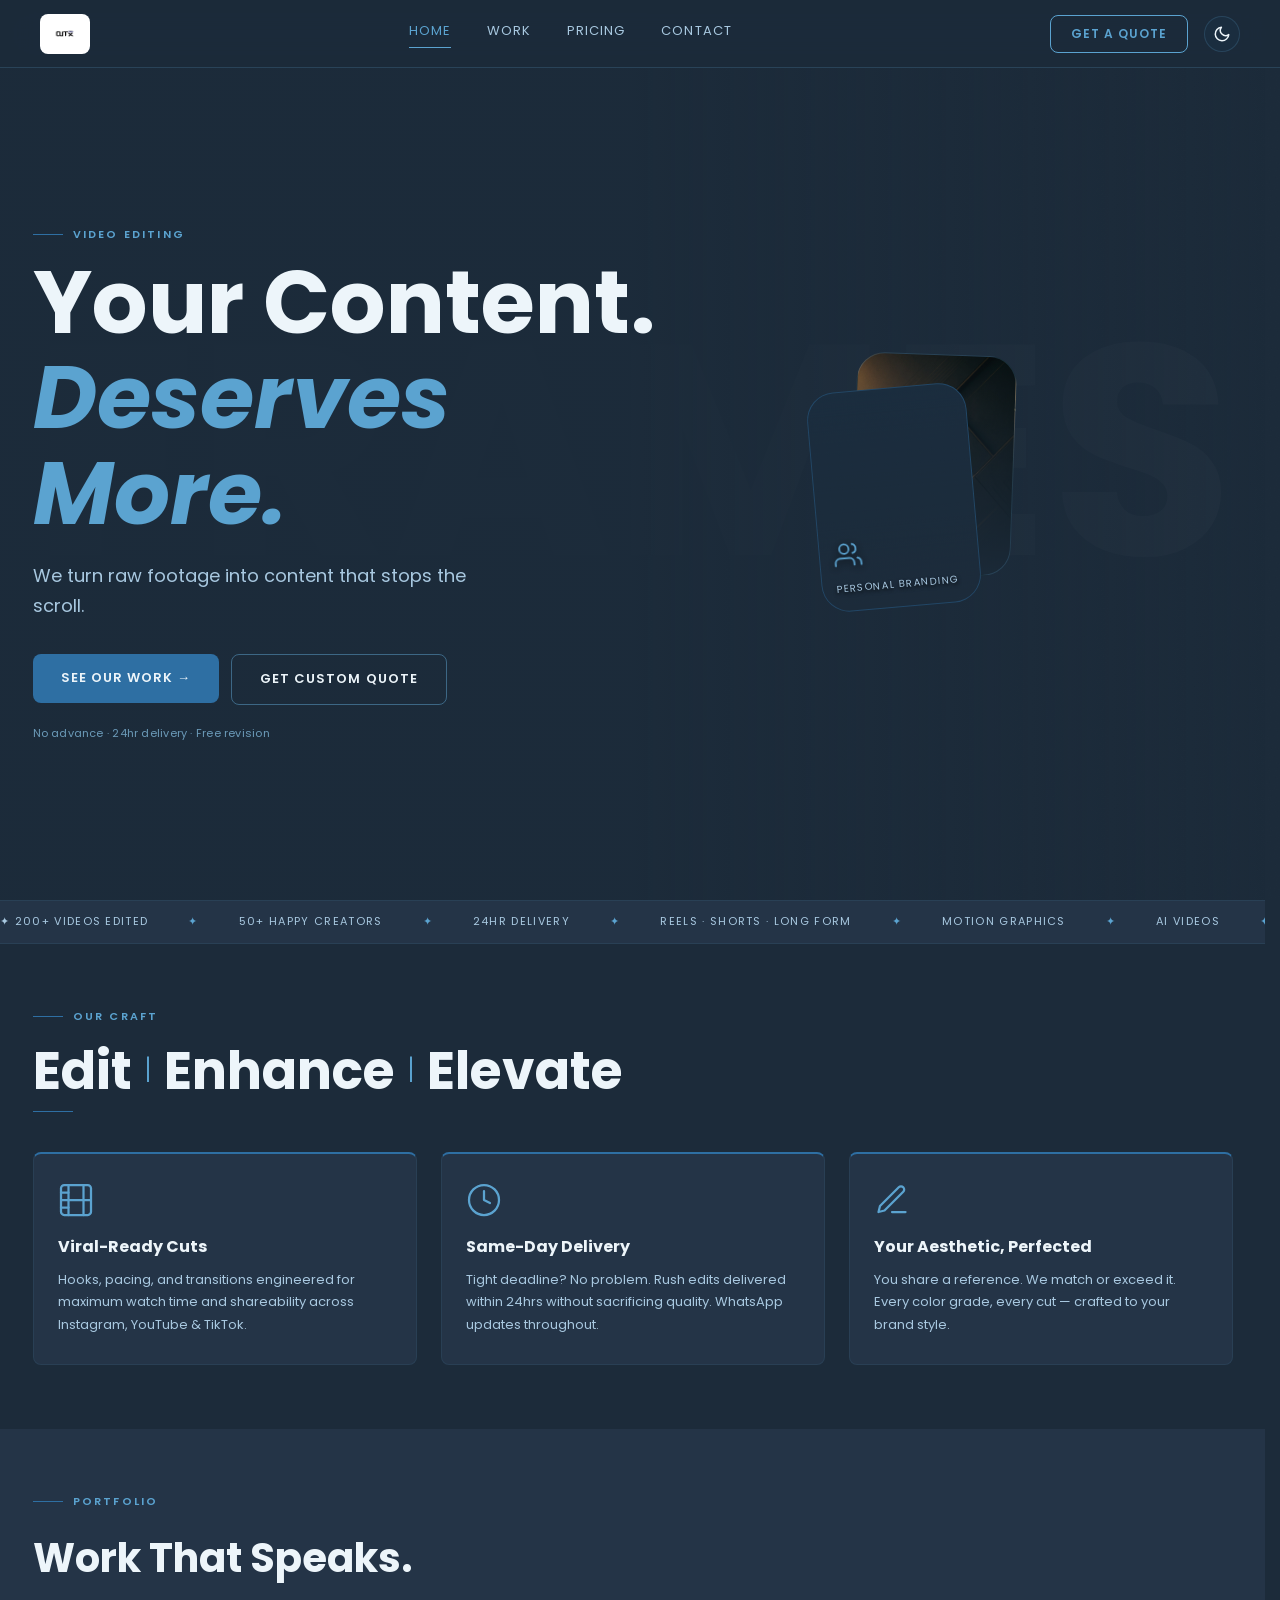
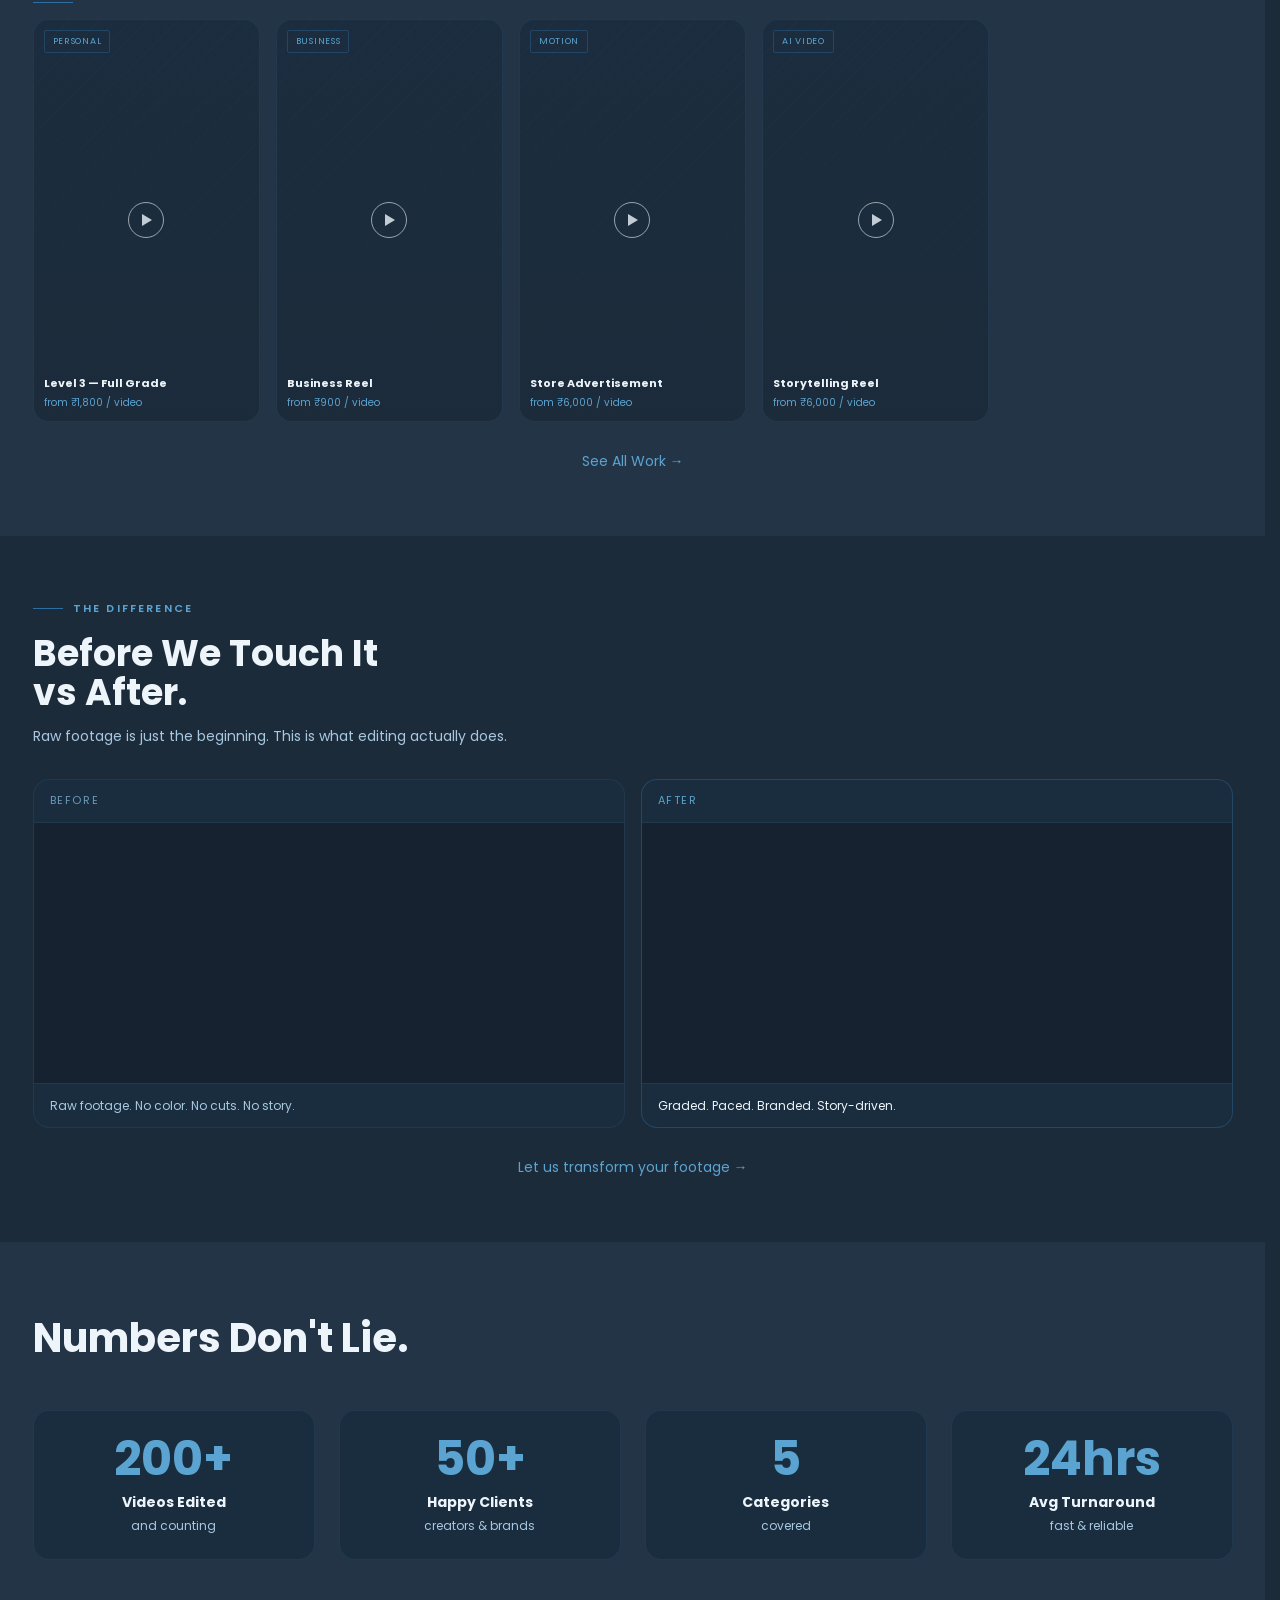
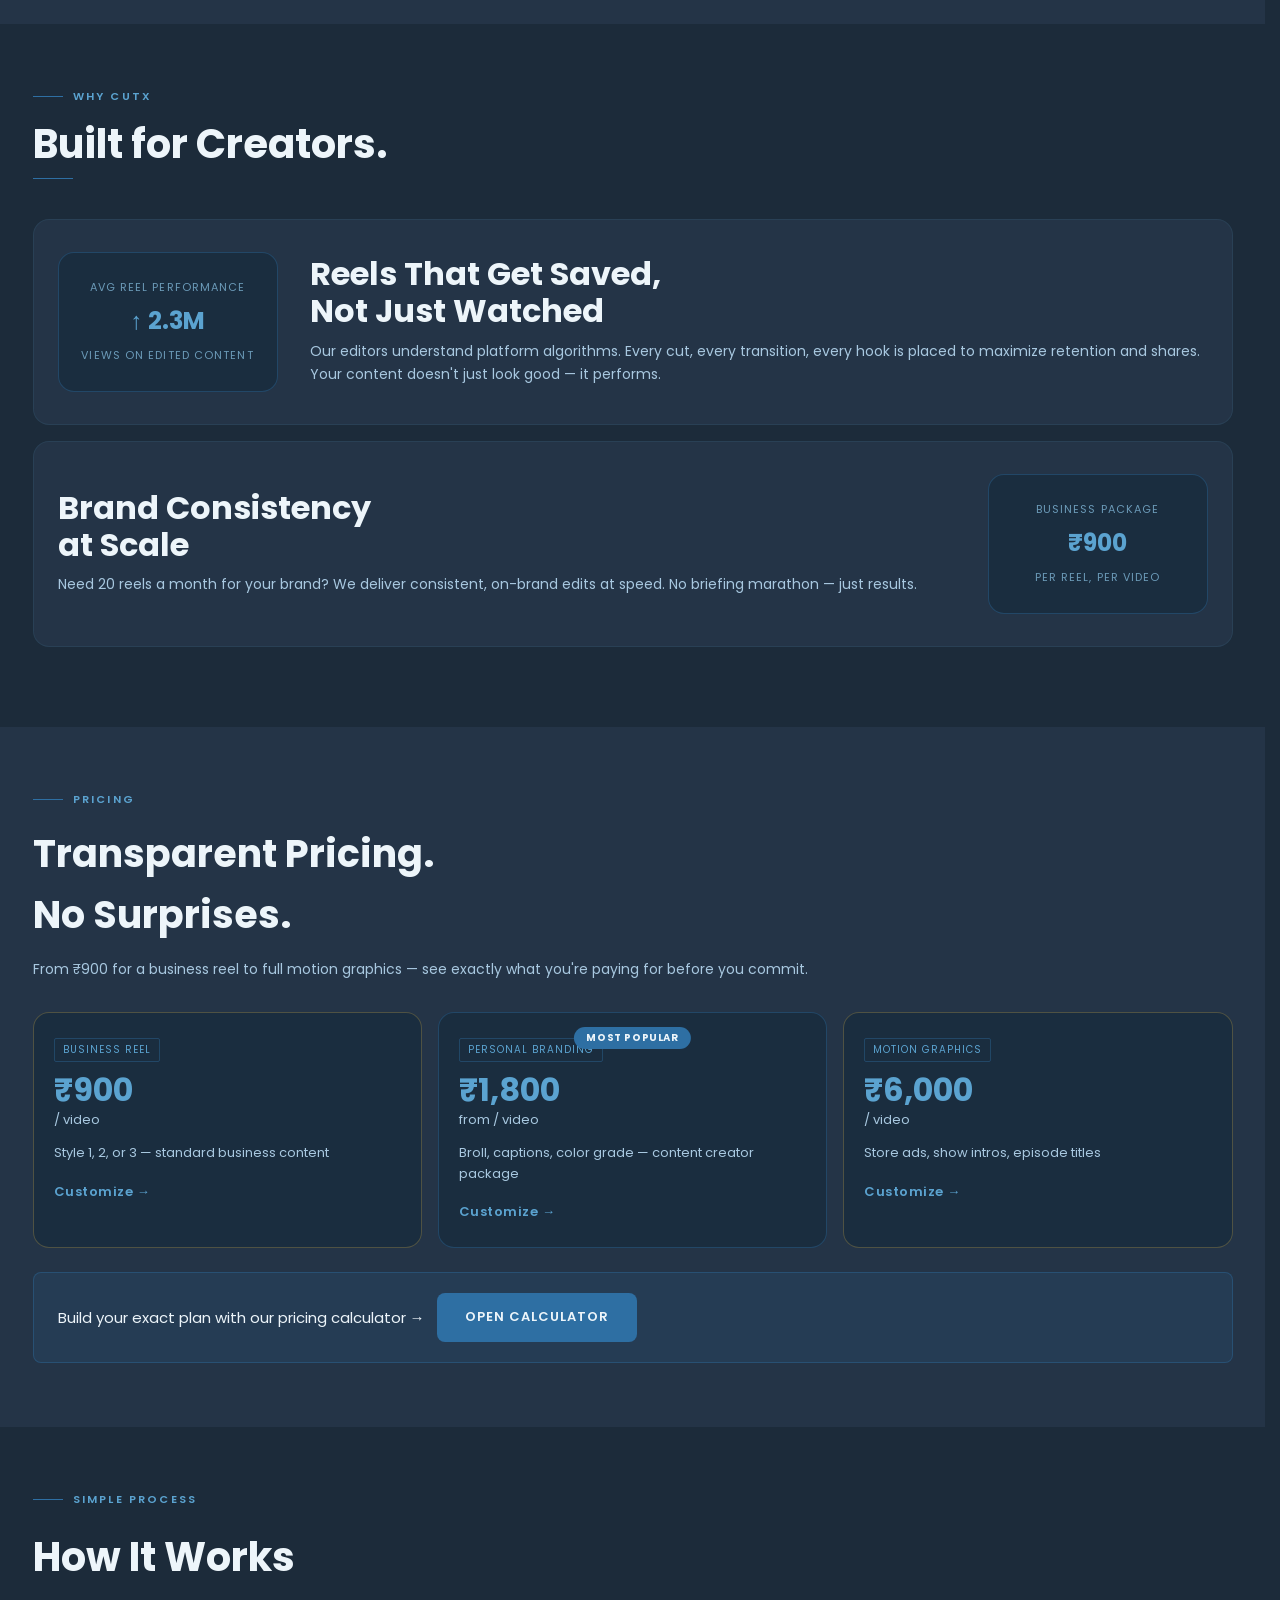
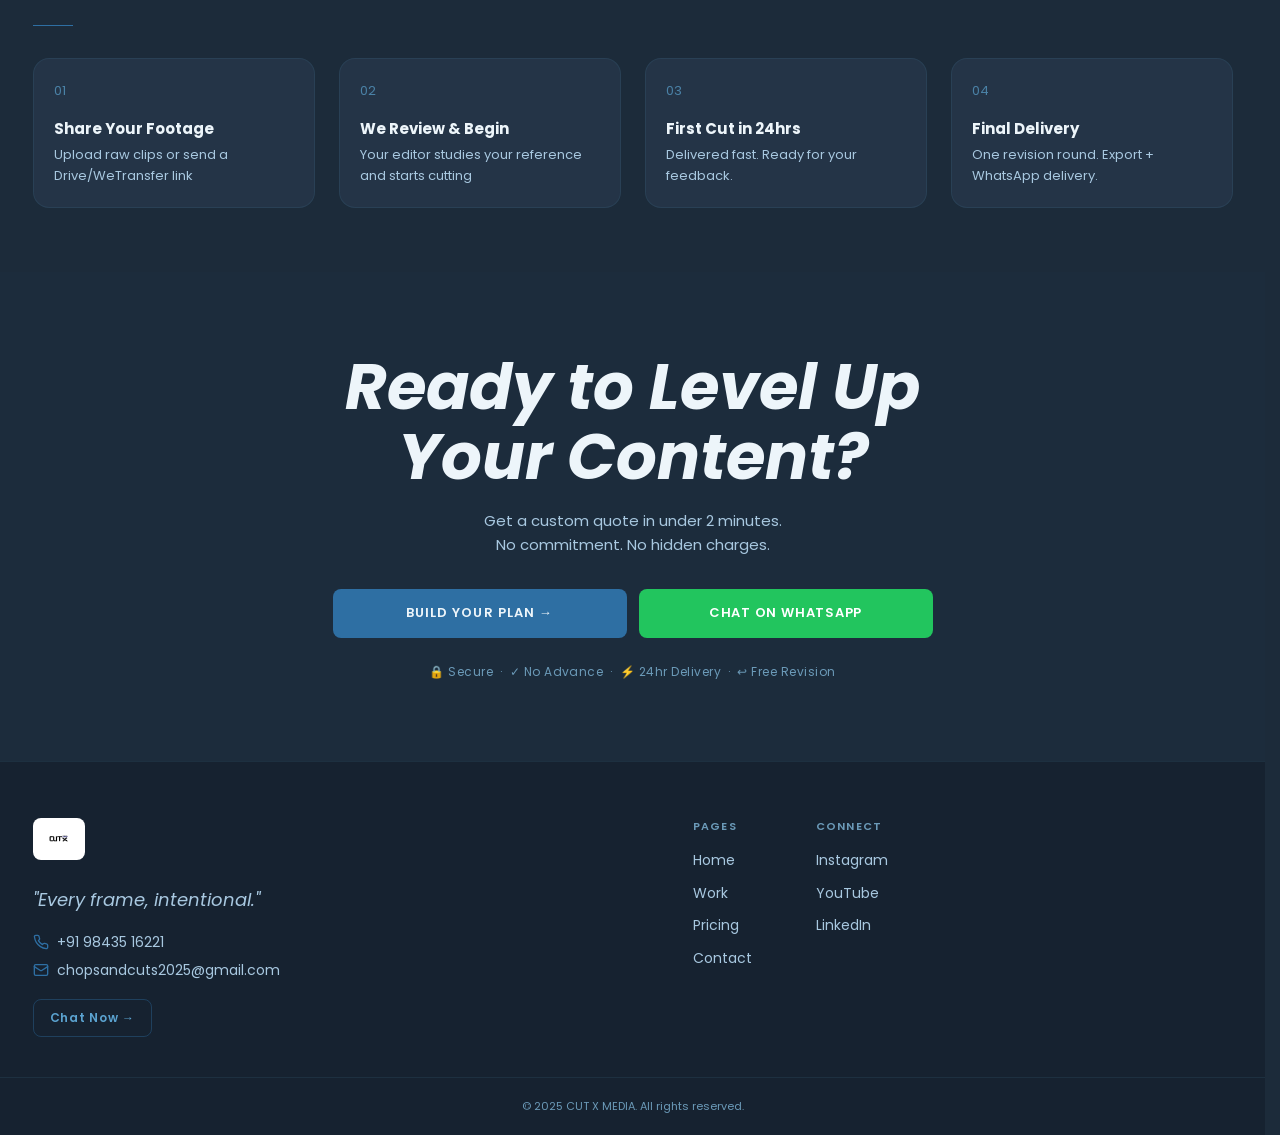
==== commit 67394045: "refactor: update design system to Steel Blue theme and replace typography with Poppins font across a" ====
--- a/index.html
+++ b/index.html
@@ -7,7 +7,7 @@
 <meta name="description" content="CUT X MEDIA turns raw footage into scroll-stopping content. Personal branding, business reels, motion graphics & AI videos. Get an instant custom quote.">
 <link rel="preconnect" href="https://fonts.googleapis.com">
 <link rel="preconnect" href="https://fonts.gstatic.com" crossorigin>
-<link href="https://fonts.googleapis.com/css2?family=Cormorant+Garamond:ital,wght@0,600;0,700;1,600;1,700&family=Syne:wght@400;500;700&family=Space+Mono:wght@400;700&display=swap" rel="stylesheet">
+<link href="https://fonts.googleapis.com/css2?family=Poppins:ital,wght@0,400;0,600;0,700;1,600&display=swap" rel="stylesheet">
 <link rel="stylesheet" href="style.css">
 </head>
 <body>
@@ -299,7 +299,7 @@
   <div class="container">
     <div class="value-props-heading reveal">
       <div class="eyebrow"><div class="eyebrow-line"></div><span class="eyebrow-text">Why CutX</span></div>
-      <h2 style="font-family:'Cormorant Garamond',serif;font-weight:700;font-size:40px;color:var(--text-primary);line-height:1.1;">Built for Creators.</h2>
+      <h2 style="font-family:'Poppins',sans-serif;font-weight:700;font-size:40px;color:var(--text-primary);line-height:1.1;">Built for Creators.</h2>
       <div class="section-rule"></div>
     </div>
     <div class="value-row reveal">
--- a/style.css
+++ b/style.css
@@ -1,31 +1,31 @@
 /* ═══════════════════════════════════════════════════════════════
-   CUT X MEDIA — v2.0 OBSIDIAN × GOLD DESIGN SYSTEM
+   CUT X MEDIA — v3.0 STEEL BLUE × ARCTIC WHITE DESIGN SYSTEM
    Mobile-first: 375px base → 768px → 1024px → 1280px
 ═══════════════════════════════════════════════════════════════ */
 
 /* ── CSS VARIABLES ── */
 :root {
   /* Backgrounds */
-  --bg-primary:    #0A0A08;
-  --bg-surface:    #111110;
-  --bg-surface-2:  #1A1A18;
-  --bg-surface-3:  #242420;
-
-  /* Gold */
-  --gold:          #C9A84C;
-  --gold-light:    #E8C97A;
-  --gold-dark:     #8C7234;
-  --gold-muted:    rgba(201,168,76,0.12);
+  --bg-primary:    #1C2B3A;
+  --bg-surface:    #243447;
+  --bg-surface-2:  #1A2D3F;
+  --bg-surface-3:  #162230;
+
+  /* Accent – Steel Blue (replaces gold) */
+  --gold:          #2E6FA3;
+  --gold-light:    #5BA3D0;
+  --gold-dark:     #1A4F7A;
+  --gold-muted:    rgba(46,111,163,0.15);
 
   /* Text */
-  --text-primary:   #F5F0E8;
-  --text-secondary: #9C9990;
-  --text-tertiary:  #5C5A55;
+  --text-primary:   #EDF5FA;
+  --text-secondary: #A8C8E0;
+  --text-tertiary:  #6B9AB8;
 
   /* Borders */
-  --border-subtle: rgba(245,240,232,0.06);
-  --border-mid:    rgba(245,240,232,0.12);
-  --border-gold:   rgba(201,168,76,0.30);
+  --border-subtle: rgba(94,163,208,0.10);
+  --border-mid:    rgba(94,163,208,0.20);
+  --border-gold:   rgba(46,111,163,0.40);
 
   /* Semantic */
   --whatsapp-green: #22C55E;
@@ -39,37 +39,37 @@
   --radius-sm:     8px;
   --radius-md:     16px;
   --radius-lg:     28px;
-  
-  --hero-gradient-base: linear-gradient(to right, rgba(10,10,8,0.95) 50%, rgba(10,10,8,0.4) 100%);
-  --card-gradient-base: linear-gradient(to top, rgba(10,10,8,0.95), rgba(10,10,8,0.2));
-  --nav-bg: rgba(10,10,8,0.94);
-  --overlay-heavy: rgba(10,10,8,0.85);
-  --overlay-mid: rgba(10,10,8,0.7);
+
+  --hero-gradient-base: linear-gradient(to right, rgba(28,43,58,0.95) 50%, rgba(28,43,58,0.4) 100%);
+  --card-gradient-base: linear-gradient(to top, rgba(28,43,58,0.95), rgba(28,43,58,0.2));
+  --nav-bg: rgba(28,43,58,0.94);
+  --overlay-heavy: rgba(28,43,58,0.85);
+  --overlay-mid: rgba(28,43,58,0.7);
 }
 
 html.light-theme {
-  --bg-primary:    #fdfbf7;
-  --bg-surface:    #ffffff;
-  --bg-surface-2:  #f5f2eb;
-  --bg-surface-3:  #e0dbd3;
-
-  --gold:          #B8963D;
-  --gold-light:    #C9A84C;
-  --gold-dark:     #8C7234;
-  --gold-muted:    rgba(184,150,61,0.15);
-
-  --text-primary:   #181816;
-  --text-secondary: #5b5952;
-  --text-tertiary:  #8a8780;
-
-  --border-subtle: rgba(24,24,22,0.08);
-  --border-mid:    rgba(24,24,22,0.15);
-  --border-gold:   rgba(184,150,61,0.40);
-
-  --hero-gradient-base: linear-gradient(to right, rgba(253,251,247,0.98) 50%, rgba(253,251,247,0.4) 100%);
-  --nav-bg: rgba(253,251,247,0.94);
-  --overlay-heavy: rgba(253,251,247,0.90);
-  --overlay-mid: rgba(253,251,247,0.70);
+  --bg-primary:    #EDF5FA;
+  --bg-surface:    #FFFFFF;
+  --bg-surface-2:  #D6EAF5;
+  --bg-surface-3:  #BDD8EE;
+
+  --gold:          #2E6FA3;
+  --gold-light:    #5BA3D0;
+  --gold-dark:     #1A4F7A;
+  --gold-muted:    rgba(46,111,163,0.12);
+
+  --text-primary:   #1C2B3A;
+  --text-secondary: #3A6280;
+  --text-tertiary:  #5888A0;
+
+  --border-subtle: rgba(28,43,58,0.08);
+  --border-mid:    rgba(28,43,58,0.15);
+  --border-gold:   rgba(46,111,163,0.40);
+
+  --hero-gradient-base: linear-gradient(to right, rgba(237,245,250,0.98) 50%, rgba(237,245,250,0.4) 100%);
+  --nav-bg: rgba(237,245,250,0.94);
+  --overlay-heavy: rgba(237,245,250,0.90);
+  --overlay-mid: rgba(237,245,250,0.70);
 }
 
 html.light-theme .hero-bg-word {
@@ -82,7 +82,7 @@
 body {
   background: var(--bg-primary);
   color: var(--text-primary);
-  font-family: 'Syne', sans-serif;
+  font-family: 'Poppins', sans-serif;
   font-size: 14px;
   line-height: 1.6;
   overflow-x: hidden;
@@ -102,7 +102,7 @@
 img, video { max-width: 100%; display: block; }
 a { color: inherit; text-decoration: none; }
 button, input, textarea, select {
-  font-family: 'Syne', sans-serif;
+  font-family: 'Poppins', sans-serif;
   border: none;
   outline: none;
   background: none;
@@ -134,11 +134,12 @@
   flex-shrink: 0;
 }
 .eyebrow-text {
-  font-family: 'Space Mono', monospace;
+  font-family: 'Poppins', sans-serif;
   font-size: 11px;
-  color: var(--gold);
+  color: var(--gold-light);
   letter-spacing: 0.2em;
   text-transform: uppercase;
+  font-weight: 600;
 }
 
 /* ── SECTION RULE ── */
@@ -152,7 +153,7 @@
 
 /* ── DISPLAY HEADING ── */
 .display-heading {
-  font-family: 'Cormorant Garamond', serif;
+  font-family: 'Poppins', sans-serif;
   font-weight: 700;
   color: var(--text-primary);
   line-height: 1.05;
@@ -167,11 +168,11 @@
   align-items: center;
   gap: 6px;
   background: var(--gold);
-  color: var(--bg-primary);
+  color: var(--text-primary);
   padding: 14px 28px;
-  font-family: 'Syne', sans-serif;
+  font-family: 'Poppins', sans-serif;
   font-size: 13px;
-  font-weight: 700;
+  font-weight: 600;
   letter-spacing: 0.08em;
   text-transform: uppercase;
   border-radius: var(--radius-sm);
@@ -188,17 +189,17 @@
   background: transparent;
   color: var(--text-primary);
   padding: 13px 28px;
-  font-family: 'Syne', sans-serif;
+  font-family: 'Poppins', sans-serif;
   font-size: 13px;
-  font-weight: 700;
+  font-weight: 600;
   letter-spacing: 0.08em;
   text-transform: uppercase;
   border-radius: var(--radius-sm);
-  border: 1px solid var(--border-mid);
+  border: 1px solid rgba(94,163,208,0.5);
   cursor: pointer;
   transition: border-color 200ms ease, color 200ms ease;
 }
-.btn-outline:hover { border-color: var(--border-gold); color: var(--gold); }
+.btn-outline:hover { border-color: var(--gold-light); color: var(--gold-light); }
 
 /* Theme Toggle Button */
 .theme-toggle {
@@ -215,8 +216,8 @@
   transition: all 200ms ease;
 }
 .theme-toggle:hover {
-  border-color: var(--border-gold);
-  color: var(--gold);
+  border-color: var(--gold-light);
+  color: var(--gold-light);
 }
 .theme-toggle svg {
   width: 18px;
@@ -237,9 +238,9 @@
   background: var(--whatsapp-green);
   color: #fff;
   padding: 14px 28px;
-  font-family: 'Syne', sans-serif;
+  font-family: 'Poppins', sans-serif;
   font-size: 13px;
-  font-weight: 700;
+  font-weight: 600;
   letter-spacing: 0.06em;
   text-transform: uppercase;
   border-radius: var(--radius-sm);
@@ -258,7 +259,7 @@
   justify-content: center;
   height: 52px;
   background: var(--bg-primary);
-  border-bottom: 1px solid var(--border-subtle);
+  border-bottom: 1px solid rgba(94,163,208,0.2);
   position: sticky;
   top: 0;
   z-index: 100;
@@ -292,7 +293,7 @@
   background: var(--nav-bg);
   backdrop-filter: blur(16px) saturate(140%);
   -webkit-backdrop-filter: blur(16px) saturate(140%);
-  border-bottom: 1px solid var(--border-subtle);
+  border-bottom: 1px solid rgba(94,163,208,0.2);
   z-index: 200;
 }
 .desktop-nav .container {
@@ -307,8 +308,9 @@
   align-items: center;
 }
 .nav-links a {
-  font-family: 'Syne', sans-serif;
+  font-family: 'Poppins', sans-serif;
   font-size: 13px;
+  font-weight: 400;
   letter-spacing: 0.08em;
   text-transform: uppercase;
   color: var(--text-secondary);
@@ -318,30 +320,30 @@
 }
 .nav-links a:hover { color: var(--text-primary); }
 .nav-links a.active {
-  color: var(--gold);
+  color: var(--gold-light);
 }
 .nav-links a.active::after {
   content: '';
   position: absolute;
   bottom: -2px; left: 0; right: 0;
   height: 1px;
-  background: var(--gold);
+  background: var(--gold-light);
 }
 .nav-quote {
   background: transparent;
-  border: 1px solid var(--gold);
-  color: var(--gold);
+  border: 1px solid var(--gold-light);
+  color: var(--gold-light);
   padding: 9px 20px;
-  font-family: 'Syne', sans-serif;
+  font-family: 'Poppins', sans-serif;
   font-size: 12px;
-  font-weight: 700;
+  font-weight: 600;
   letter-spacing: 0.08em;
   text-transform: uppercase;
   border-radius: var(--radius-sm);
   cursor: pointer;
   transition: background 200ms ease, color 200ms ease;
 }
-.nav-quote:hover { background: var(--gold); color: var(--bg-primary); }
+.nav-quote:hover { background: var(--gold); color: var(--text-primary); }
 
 /* ── MOBILE BOTTOM NAV ── */
 .mobile-nav {
@@ -369,7 +371,7 @@
   min-width: 56px;
 }
 .mobile-nav a.active,
-.mobile-nav a:active { color: var(--gold); }
+.mobile-nav a:active { color: var(--gold-light); }
 .mobile-nav a svg {
   width: 22px;
   height: 22px;
@@ -435,7 +437,7 @@
   overflow: hidden;
 }
 .hero-bg-word {
-  font-family: 'Cormorant Garamond', serif;
+  font-family: 'Poppins', sans-serif;
   font-size: clamp(120px, 35vw, 300px);
   font-weight: 700;
   color: var(--text-primary);
@@ -451,19 +453,19 @@
   text-align: left;
 }
 .hero h1 {
-  font-family: 'Cormorant Garamond', serif;
+  font-family: 'Poppins', sans-serif;
   font-weight: 700;
   font-size: 28px;
   line-height: 1.08;
   margin-bottom: 10px;
 }
 .hero h1 .line-2 {
-  color: var(--gold);
+  color: var(--gold-light);
   font-style: italic;
   display: block;
 }
 .hero-sub {
-  font-family: 'Syne', sans-serif;
+  font-family: 'Poppins', sans-serif;
   font-size: 12px;
   color: var(--text-secondary);
   line-height: 1.5;
@@ -488,7 +490,7 @@
   white-space: nowrap;
 }
 .hero-trust {
-  font-family: 'Syne', sans-serif;
+  font-family: 'Poppins', sans-serif;
   font-size: 8px;
   color: var(--text-tertiary);
   letter-spacing: 0.02em;
@@ -522,7 +524,7 @@
   gap: 4px;
 }
 .hc-label {
-  font-family: 'Space Mono', monospace;
+  font-family: 'Poppins', sans-serif;
   font-size: 10px;
   letter-spacing: 0.08em;
   text-transform: uppercase;
@@ -531,7 +533,7 @@
 }
 .hc-icon {
   width: 28px; height: 28px;
-  color: var(--gold);
+  color: var(--gold-light);
   margin-bottom: 8px;
   filter: drop-shadow(0 2px 4px rgba(0,0,0,0.8));
 }
@@ -579,14 +581,14 @@
   flex-shrink: 0;
 }
 .marquee-track span {
-  font-family: 'Space Mono', monospace;
+  font-family: 'Poppins', sans-serif;
   font-size: 11px;
   color: var(--text-secondary);
   letter-spacing: 0.12em;
   text-transform: uppercase;
   flex-shrink: 0;
 }
-.marquee-track .sep { color: var(--gold); }
+.marquee-track .sep { color: var(--gold-light); }
 @keyframes marquee {
   from { transform: translateX(0); }
   to   { transform: translateX(-50%); }
@@ -601,7 +603,7 @@
   margin-bottom: 40px;
 }
 .what-heading-words {
-  font-family: 'Cormorant Garamond', serif;
+  font-family: 'Poppins', sans-serif;
   font-weight: 700;
   font-size: 36px;
   color: var(--text-primary);
@@ -612,14 +614,15 @@
   line-height: 1.1;
 }
 .what-heading-words .divider {
-  color: var(--gold);
+  color: var(--gold-light);
   font-weight: 300;
   font-size: 28px;
 }
 .feature-grid {
   display: grid;
-  grid-template-columns: 1fr;
-  gap: 16px;
+  grid-template-columns: repeat(auto-fit, minmax(280px, 1fr));
+  gap: 24px;
+  width: 100%;
 }
 .feature-card {
   background: var(--bg-surface);
@@ -640,7 +643,7 @@
   width: 36px;
   height: 36px;
   margin-bottom: 16px;
-  color: var(--gold);
+  color: var(--gold-light);
 }
 .feature-icon svg {
   width: 100%;
@@ -652,14 +655,14 @@
   stroke-linejoin: round;
 }
 .feature-title {
-  font-family: 'Syne', sans-serif;
+  font-family: 'Poppins', sans-serif;
   font-size: 16px;
   font-weight: 700;
   color: var(--text-primary);
   margin-bottom: 10px;
 }
 .feature-body {
-  font-family: 'Syne', sans-serif;
+  font-family: 'Poppins', sans-serif;
   font-size: 13px;
   color: var(--text-secondary);
   line-height: 1.7;
@@ -672,7 +675,7 @@
 }
 .portfolio-heading { margin-bottom: 16px; }
 .portfolio-heading h2 {
-  font-family: 'Cormorant Garamond', serif;
+  font-family: 'Poppins', sans-serif;
   font-weight: 700;
   font-size: 40px;
   color: var(--text-primary);
@@ -714,8 +717,8 @@
   background-image: repeating-linear-gradient(
     -45deg,
     transparent, transparent 10px,
-    rgba(245,240,232,0.015) 10px,
-    rgba(245,240,232,0.015) 11px
+    rgba(237,245,250,0.015) 10px,
+    rgba(237,245,250,0.015) 11px
   );
 }
 .port-badge {
@@ -723,8 +726,8 @@
   top: 10px;
   left: 10px;
   border: 1px solid var(--border-gold);
-  color: var(--gold);
-  font-family: 'Space Mono', monospace;
+  color: var(--gold-light);
+  font-family: 'Poppins', sans-serif;
   font-size: 9px;
   letter-spacing: 0.08em;
   text-transform: uppercase;
@@ -740,7 +743,7 @@
   width: 36px;
   height: 36px;
   border-radius: 50%;
-  border: 1.5px solid rgba(245,240,232,0.6);
+  border: 1.5px solid rgba(237,245,250,0.6);
   display: flex;
   align-items: center;
   justify-content: center;
@@ -752,41 +755,41 @@
   height: 0;
   border-style: solid;
   border-width: 6px 0 6px 10px;
-  border-color: transparent transparent transparent rgba(245,240,232,0.8);
+  border-color: transparent transparent transparent rgba(237,245,250,0.8);
   margin-left: 2px;
 }
 .port-overlay {
   position: absolute;
   bottom: 0; left: 0; right: 0;
-  background: linear-gradient(to top, rgba(10,10,8,0.95) 0%, transparent 65%);
+  background: linear-gradient(to top, rgba(28,43,58,0.95) 0%, transparent 65%);
   padding: 10px;
   z-index: 3;
 }
 .port-title {
-  font-family: 'Syne', sans-serif;
+  font-family: 'Poppins', sans-serif;
   font-size: 11px;
   font-weight: 700;
-  color: #F5F0E8;
+  color: #EDF5FA;
   margin-bottom: 2px;
 }
 .port-price {
-  font-family: 'Space Mono', monospace;
+  font-family: 'Poppins', sans-serif;
   font-size: 10px;
-  color: var(--gold);
+  color: var(--gold-light);
 }
 .portfolio-cta {
   text-align: center;
   margin-top: 28px;
 }
 .text-link {
-  font-family: 'Syne', sans-serif;
+  font-family: 'Poppins', sans-serif;
   font-size: 14px;
-  color: var(--gold);
+  color: var(--gold-light);
   border-bottom: 1px solid transparent;
   transition: border-color 150ms;
   cursor: pointer;
 }
-.text-link:hover { border-color: var(--gold); }
+.text-link:hover { border-color: var(--gold-light); }
 
 /* ── BEFORE / AFTER ── */
 .before-after {
@@ -795,14 +798,14 @@
 }
 .ba-heading { margin-bottom: 12px; }
 .ba-heading h2 {
-  font-family: 'Cormorant Garamond', serif;
+  font-family: 'Poppins', sans-serif;
   font-weight: 700;
   font-size: 36px;
   color: var(--text-primary);
   line-height: 1.1;
 }
 .ba-sub {
-  font-family: 'Syne', sans-serif;
+  font-family: 'Poppins', sans-serif;
   font-size: 14px;
   color: var(--text-secondary);
   margin-bottom: 32px;
@@ -816,7 +819,7 @@
 }
 .ba-tab {
   padding: 8px 20px;
-  font-family: 'Space Mono', monospace;
+  font-family: 'Poppins', sans-serif;
   font-size: 11px;
   letter-spacing: 0.1em;
   text-transform: uppercase;
@@ -828,7 +831,7 @@
 }
 .ba-tab.active {
   border-color: var(--gold);
-  color: var(--gold);
+  color: var(--gold-light);
   background: var(--gold-muted);
 }
 .ba-panels { display: grid; grid-template-columns: 1fr; gap: 16px; }
@@ -841,14 +844,14 @@
 .ba-panel.after { border-color: var(--border-gold); }
 .ba-panel-badge {
   padding: 12px 16px;
-  font-family: 'Space Mono', monospace;
+  font-family: 'Poppins', sans-serif;
   font-size: 11px;
   letter-spacing: 0.15em;
   text-transform: uppercase;
   color: var(--text-tertiary);
   border-bottom: 1px solid var(--border-subtle);
 }
-.ba-panel.after .ba-panel-badge { color: var(--gold); }
+.ba-panel.after .ba-panel-badge { color: var(--gold-light); }
 .ba-visual {
   position: relative;
   width: 100%;
@@ -875,7 +878,7 @@
 }
 .ba-panel-bottom {
   padding: 12px 16px;
-  font-family: 'Syne', sans-serif;
+  font-family: 'Poppins', sans-serif;
   font-size: 12px;
   color: var(--text-secondary);
   border-top: 1px solid var(--border-subtle);
@@ -894,7 +897,7 @@
   background: var(--bg-surface);
 }
 .numbers-heading {
-  font-family: 'Cormorant Garamond', serif;
+  font-family: 'Poppins', sans-serif;
   font-weight: 700;
   font-size: 40px;
   color: var(--text-primary);
@@ -913,21 +916,21 @@
   border-radius: var(--radius-md);
 }
 .stat-num {
-  font-family: 'Space Mono', monospace;
+  font-family: 'Poppins', sans-serif;
   font-size: 36px;
   font-weight: 700;
-  color: var(--gold);
+  color: var(--gold-light);
   line-height: 1;
   margin-bottom: 8px;
 }
 .stat-label-1 {
-  font-family: 'Syne', sans-serif;
+  font-family: 'Poppins', sans-serif;
   font-size: 14px;
   font-weight: 700;
   color: var(--text-primary);
 }
 .stat-label-2 {
-  font-family: 'Syne', sans-serif;
+  font-family: 'Poppins', sans-serif;
   font-size: 12px;
   color: var(--text-secondary);
   margin-top: 2px;
@@ -952,7 +955,7 @@
 }
 .value-row:hover { border-color: var(--border-gold); }
 .value-row-text h3 {
-  font-family: 'Cormorant Garamond', serif;
+  font-family: 'Poppins', sans-serif;
   font-weight: 700;
   font-size: 26px;
   color: var(--text-primary);
@@ -960,7 +963,7 @@
   line-height: 1.15;
 }
 .value-row-text p {
-  font-family: 'Syne', sans-serif;
+  font-family: 'Poppins', sans-serif;
   font-size: 14px;
   color: var(--text-secondary);
   line-height: 1.7;
@@ -979,17 +982,17 @@
   gap: 6px;
 }
 .value-visual .v-label {
-  font-family: 'Space Mono', monospace;
+  font-family: 'Poppins', sans-serif;
   font-size: 11px;
   color: var(--text-tertiary);
   text-transform: uppercase;
   letter-spacing: 0.1em;
 }
 .value-visual .v-stat {
-  font-family: 'Space Mono', monospace;
+  font-family: 'Poppins', sans-serif;
   font-size: 24px;
   font-weight: 700;
-  color: var(--gold);
+  color: var(--gold-light);
 }
 
 /* ── PRICING TEASER ── */
@@ -999,13 +1002,13 @@
 }
 .pricing-teaser-head { margin-bottom: 12px; }
 .pricing-teaser-head h2 {
-  font-family: 'Cormorant Garamond', serif;
+  font-family: 'Poppins', sans-serif;
   font-weight: 700;
   font-size: 38px;
   color: var(--text-primary);
 }
 .pricing-teaser-sub {
-  font-family: 'Syne', sans-serif;
+  font-family: 'Poppins', sans-serif;
   font-size: 14px;
   color: var(--text-secondary);
   margin-bottom: 32px;
@@ -1034,8 +1037,8 @@
   left: 50%;
   transform: translateX(-50%);
   background: var(--gold);
-  color: var(--bg-primary);
-  font-family: 'Syne', sans-serif;
+  color: var(--text-primary);
+  font-family: 'Poppins', sans-serif;
   font-size: 10px;
   font-weight: 700;
   letter-spacing: 0.06em;
@@ -1044,9 +1047,9 @@
   border-radius: 20px;
 }
 .price-cat-badge {
-  font-family: 'Space Mono', monospace;
+  font-family: 'Poppins', sans-serif;
   font-size: 10px;
-  color: var(--gold);
+  color: var(--gold-light);
   letter-spacing: 0.1em;
   text-transform: uppercase;
 }
@@ -1064,9 +1067,9 @@
   z-index: 1;
 }
 .price-cat-badge {
-  font-family: 'Space Mono', monospace;
+  font-family: 'Poppins', sans-serif;
   font-size: 10px;
-  color: var(--gold);
+  color: var(--gold-light);
   letter-spacing: 0.1em;
   text-transform: uppercase;
   border: 1px solid var(--border-gold);
@@ -1076,36 +1079,36 @@
   margin-bottom: 12px;
 }
 .price-amount {
-  font-family: 'Space Mono', monospace;
+  font-family: 'Poppins', sans-serif;
   font-size: 32px;
   font-weight: 700;
-  color: var(--gold);
+  color: var(--gold-light);
   line-height: 1;
   margin-bottom: 4px;
 }
 .price-per {
-  font-family: 'Syne', sans-serif;
+  font-family: 'Poppins', sans-serif;
   font-size: 13px;
   color: var(--text-secondary);
   margin-bottom: 12px;
 }
 .price-desc {
-  font-family: 'Syne', sans-serif;
+  font-family: 'Poppins', sans-serif;
   font-size: 13px;
   color: var(--text-secondary);
   line-height: 1.6;
   margin-bottom: 16px;
 }
 .price-cta-link {
-  font-family: 'Syne', sans-serif;
+  font-family: 'Poppins', sans-serif;
   font-size: 13px;
-  color: var(--gold);
-  font-weight: 700;
+  color: var(--gold-light);
+  font-weight: 600;
   letter-spacing: 0.04em;
   border-bottom: 1px solid transparent;
   transition: border-color 150ms;
 }
-.price-cta-link:hover { border-color: var(--gold); }
+.price-cta-link:hover { border-color: var(--gold-light); }
 .pricing-cta-banner {
   background: var(--gold-muted);
   border: 1px solid var(--border-gold);
@@ -1117,7 +1120,7 @@
   align-items: flex-start;
 }
 .pricing-cta-banner p {
-  font-family: 'Syne', sans-serif;
+  font-family: 'Poppins', sans-serif;
   font-size: 15px;
   color: var(--text-primary);
 }
@@ -1128,7 +1131,7 @@
   background: var(--bg-primary);
 }
 .process-strip h2 {
-  font-family: 'Cormorant Garamond', serif;
+  font-family: 'Poppins', sans-serif;
   font-weight: 700;
   font-size: 40px;
   color: var(--text-primary);
@@ -1150,22 +1153,22 @@
   padding: 20px;
 }
 .step-num-text {
-  font-family: 'Space Mono', monospace;
+  font-family: 'Poppins', sans-serif;
   font-size: 13px;
-  color: var(--gold);
+  color: var(--gold-light);
   opacity: 0.7;
   flex-shrink: 0;
   padding-top: 2px;
 }
 .step-content h4 {
-  font-family: 'Syne', sans-serif;
+  font-family: 'Poppins', sans-serif;
   font-size: 15px;
   font-weight: 700;
   color: var(--text-primary);
   margin-bottom: 4px;
 }
 .step-content p {
-  font-family: 'Syne', sans-serif;
+  font-family: 'Poppins', sans-serif;
   font-size: 13px;
   color: var(--text-secondary);
   line-height: 1.6;
@@ -1186,13 +1189,13 @@
   background: repeating-linear-gradient(
     -45deg,
     transparent, transparent 40px,
-    rgba(201,168,76,0.02) 40px,
-    rgba(201,168,76,0.02) 41px
+    rgba(46,111,163,0.03) 40px,
+    rgba(46,111,163,0.03) 41px
   );
   pointer-events: none;
 }
 .final-cta h2 {
-  font-family: 'Cormorant Garamond', serif;
+  font-family: 'Poppins', sans-serif;
   font-weight: 700;
   font-style: italic;
   font-size: 40px;
@@ -1203,7 +1206,7 @@
   z-index: 1;
 }
 .final-cta p {
-  font-family: 'Syne', sans-serif;
+  font-family: 'Poppins', sans-serif;
   font-size: 15px;
   color: var(--text-secondary);
   margin-bottom: 32px;
@@ -1222,7 +1225,7 @@
   z-index: 1;
 }
 .trust-row {
-  font-family: 'Syne', sans-serif;
+  font-family: 'Poppins', sans-serif;
   font-size: 12px;
   color: var(--text-tertiary);
   letter-spacing: 0.04em;
@@ -1258,9 +1261,9 @@
 .cat-tab {
   white-space: nowrap;
   padding: 8px 18px;
-  font-family: 'Syne', sans-serif;
+  font-family: 'Poppins', sans-serif;
   font-size: 12px;
-  font-weight: 700;
+  font-weight: 600;
   letter-spacing: 0.06em;
   text-transform: uppercase;
   border-radius: 20px;
@@ -1274,9 +1277,9 @@
 .cat-tab.active {
   background: var(--gold);
   border-color: var(--gold);
-  color: var(--bg-primary);
-}
-.cat-tab:hover:not(.active) { border-color: var(--border-gold); color: var(--gold); }
+  color: var(--text-primary);
+}
+.cat-tab:hover:not(.active) { border-color: var(--border-gold); color: var(--gold-light); }
 
 #categoryRows {
   display: grid;
@@ -1311,16 +1314,16 @@
   .cat-row-header { flex-direction: row; justify-content: space-between; align-items: center; gap: 10px; }
 }
 .cat-row-header h3 {
-  font-family: 'Cormorant Garamond', serif;
+  font-family: 'Poppins', sans-serif;
   font-weight: 700;
   font-size: 18px;
   color: var(--text-primary);
   line-height: 1.1;
 }
 .cat-row-header span {
-  font-family: 'Syne', sans-serif;
+  font-family: 'Poppins', sans-serif;
   font-size: 12px;
-  color: var(--gold);
+  color: var(--gold-light);
   cursor: pointer;
   letter-spacing: 0.04em;
 }
@@ -1366,17 +1369,17 @@
   background-image: repeating-linear-gradient(
     -45deg,
     transparent, transparent 8px,
-    rgba(245,240,232,0.015) 8px,
-    rgba(245,240,232,0.015) 9px
+    rgba(237,245,250,0.015) 8px,
+    rgba(237,245,250,0.015) 9px
   );
 }
 .card-badge {
   position: absolute;
   top: 8px; left: 8px;
   border: 1px solid var(--border-gold);
-  color: var(--gold);
-  background: rgba(10,10,8,0.7);
-  font-family: 'Space Mono', monospace;
+  color: var(--gold-light);
+  background: rgba(28,43,58,0.7);
+  font-family: 'Poppins', sans-serif;
   font-size: 8px;
   letter-spacing: 0.08em;
   text-transform: uppercase;
@@ -1390,7 +1393,7 @@
   transform: translate(-50%,-50%);
   width: 36px; height: 36px;
   border-radius: 50%;
-  border: 1.5px solid rgba(245,240,232,0.5);
+  border: 1.5px solid rgba(237,245,250,0.5);
   display: flex;
   align-items: center;
   justify-content: center;
@@ -1401,35 +1404,35 @@
   width: 0; height: 0;
   border-style: solid;
   border-width: 6px 0 6px 10px;
-  border-color: transparent transparent transparent rgba(245,240,232,0.8);
+  border-color: transparent transparent transparent rgba(237,245,250,0.8);
   margin-left: 2px;
 }
 .card-info {
   position: absolute;
   bottom: 0; left: 0; right: 0;
   padding: 10px;
-  background: linear-gradient(to top, rgba(10,10,8,0.95), transparent);
+  background: linear-gradient(to top, rgba(28,43,58,0.95), transparent);
   z-index: 3;
 }
 .card-info h4 {
-  font-family: 'Syne', sans-serif;
+  font-family: 'Poppins', sans-serif;
   font-size: 11px;
   font-weight: 700;
-  color: #F5F0E8;
+  color: #EDF5FA;
   white-space: nowrap;
   overflow: hidden;
   text-overflow: ellipsis;
 }
 .card-price {
-  font-family: 'Space Mono', monospace;
+  font-family: 'Poppins', sans-serif;
   font-size: 10px;
-  color: var(--gold);
+  color: var(--gold-light);
   margin-top: 2px;
 }
 .card-dur {
-  font-family: 'Syne', sans-serif;
+  font-family: 'Poppins', sans-serif;
   font-size: 10px;
-  color: #9C9990;
+  color: #A8C8E0;
   margin-top: 1px;
 }
 
@@ -1437,7 +1440,7 @@
 .modal-overlay {
   position: fixed;
   inset: 0;
-  background: rgba(0,0,0,0.92);
+  background: rgba(14,22,30,0.95);
   z-index: 300;
   display: none;
   align-items: center;
@@ -1468,7 +1471,7 @@
   top: 16px; right: 16px;
   width: 40px; height: 40px;
   border-radius: 50%;
-  background: rgba(10,10,8,0.5);
+  background: rgba(28,43,58,0.6);
   backdrop-filter: blur(8px);
   display: flex;
   align-items: center;
@@ -1476,15 +1479,15 @@
   cursor: pointer;
   z-index: 20;
   font-size: 18px;
-  color: #fff;
+  color: #EDF5FA;
   transition: transform 0.2s;
-  border: 1px solid rgba(255,255,255,0.1);
-}
-.modal-close:hover { transform: scale(1.1); background: rgba(10,10,8,0.8); }
+  border: 1px solid rgba(237,245,250,0.1);
+}
+.modal-close:hover { transform: scale(1.1); background: rgba(28,43,58,0.9); }
 .modal-video-area {
   position: relative;
   width: 100%;
-  background: #000;
+  background: #111e2a;
   overflow: hidden;
   flex-shrink: 0;
   display: flex;
@@ -1505,21 +1508,21 @@
 }
 .modal-details { padding: 20px; }
 .modal-details h3 {
-  font-family: 'Cormorant Garamond', serif;
+  font-family: 'Poppins', sans-serif;
   font-weight: 700;
   font-size: 26px;
   color: var(--text-primary);
   margin-bottom: 6px;
 }
 .modal-price {
-  font-family: 'Space Mono', monospace;
+  font-family: 'Poppins', sans-serif;
   font-size: 18px;
-  color: var(--gold);
+  color: var(--gold-light);
   margin-bottom: 4px;
   font-weight: 700;
 }
 .modal-dur {
-  font-family: 'Syne', sans-serif;
+  font-family: 'Poppins', sans-serif;
   font-size: 13px;
   color: var(--text-secondary);
   margin-bottom: 16px;
@@ -1528,8 +1531,8 @@
   width: 100%;
   padding: 14px;
   background: var(--gold);
-  color: var(--bg-primary);
-  font-family: 'Syne', sans-serif;
+  color: var(--text-primary);
+  font-family: 'Poppins', sans-serif;
   font-size: 14px;
   font-weight: 700;
   letter-spacing: 0.08em;
@@ -1548,15 +1551,15 @@
 .pricing-section { padding: 32px 0 100px; }
 .pricing-head { margin-bottom: 32px; }
 .pricing-head h1 {
-  font-family: 'Cormorant Garamond', serif;
+  font-family: 'Poppins', sans-serif;
   font-weight: 700;
   font-size: 40px;
   color: var(--text-primary);
   line-height: 1.1;
 }
-.pricing-head .accent { color: var(--gold); }
+.pricing-head .accent { color: var(--gold-light); }
 .pricing-head p {
-  font-family: 'Syne', sans-serif;
+  font-family: 'Poppins', sans-serif;
   font-size: 15px;
   color: var(--text-secondary);
   margin-top: 10px;
@@ -1568,13 +1571,13 @@
   .pricing-body { padding-bottom: 80px; }
 }
 .step-label {
-  font-family: 'Space Mono', monospace;
+  font-family: 'Poppins', sans-serif;
   font-size: 11px;
   letter-spacing: 0.15em;
-  color: var(--gold);
+  color: var(--gold-light);
   text-transform: uppercase;
   margin-bottom: 20px;
-  font-weight: 400;
+  font-weight: 600;
 }
 .configurator-row {
   display: grid;
@@ -1613,9 +1616,9 @@
 .style-tag {
   padding: 12px 10px;
   text-align: center;
-  font-family: 'Syne', sans-serif;
+  font-family: 'Poppins', sans-serif;
   font-size: 11px;
-  font-weight: 700;
+  font-weight: 600;
   letter-spacing: 0.06em;
   text-transform: uppercase;
   border-radius: 20px;
@@ -1625,8 +1628,8 @@
   transition: all 200ms;
   -webkit-tap-highlight-color: transparent;
 }
-.style-tag.active { background: var(--gold); border-color: var(--gold); color: var(--bg-primary); }
-.style-tag:hover:not(.active) { border-color: var(--border-gold); color: var(--gold); }
+.style-tag.active { background: var(--gold); border-color: var(--gold); color: var(--text-primary); }
+.style-tag:hover:not(.active) { border-color: var(--border-gold); color: var(--gold-light); }
 .preview-thumb {
   width: 100%;
   padding-top: 177.78%; /* 9:16 vertical */
@@ -1641,7 +1644,7 @@
   transform: translate(-50%,-50%);
   width: 48px; height: 48px;
   border-radius: 50%;
-  border: 1.5px solid rgba(245,240,232,0.6);
+  border: 1.5px solid rgba(237,245,250,0.6);
   display: flex;
   align-items: center;
   justify-content: center;
@@ -1651,20 +1654,20 @@
   width: 0; height: 0;
   border-style: solid;
   border-width: 8px 0 8px 14px;
-  border-color: transparent transparent transparent rgba(245,240,232,0.8);
+  border-color: transparent transparent transparent rgba(237,245,250,0.8);
   margin-left: 3px;
 }
 .preview-info { padding: 12px 0 0; }
 .preview-info h3 {
-  font-family: 'Cormorant Garamond', serif;
+  font-family: 'Poppins', sans-serif;
   font-weight: 700;
   font-size: 16px;
   color: var(--text-primary);
 }
 .preview-price {
-  font-family: 'Space Mono', monospace;
+  font-family: 'Poppins', sans-serif;
   font-size: 14px;
-  color: var(--gold);
+  color: var(--gold-light);
   font-weight: 700;
   margin: 4px 0 10px;
 }
@@ -1693,33 +1696,33 @@
   justify-content: center;
   transition: border-color 200ms;
 }
-.variation-item.active .radio { border-color: var(--gold); }
+.variation-item.active .radio { border-color: var(--gold-light); }
 .variation-item.active .radio::after {
   content: '';
   width: 6px; height: 6px;
   border-radius: 50%;
-  background: var(--gold);
+  background: var(--gold-light);
 }
 .variation-item .var-name {
   flex: 1;
   min-width: 0;
-  font-family: 'Syne', sans-serif;
+  font-family: 'Poppins', sans-serif;
   font-size: 10px;
   color: var(--text-primary);
   line-height: 1.2;
   word-wrap: break-word;
 }
 .variation-item .var-price {
-  font-family: 'Space Mono', monospace;
+  font-family: 'Poppins', sans-serif;
   font-size: 10px;
-  color: var(--gold);
+  color: var(--gold-light);
   font-weight: 700;
   flex-shrink: 0;
 }
 .step2-section { margin-top: 36px; }
 .slider-wrap { margin: 0 0 16px; }
 .slider-wrap > label {
-  font-family: 'Space Mono', monospace;
+  font-family: 'Poppins', sans-serif;
   font-size: 8px;
   letter-spacing: 0.05em;
   text-transform: uppercase;
@@ -1754,16 +1757,16 @@
   border: 3px solid var(--bg-primary);
 }
 .slider-val {
-  font-family: 'Space Mono', monospace;
+  font-family: 'Poppins', sans-serif;
   font-size: 20px;
-  color: var(--gold);
+  color: var(--gold-light);
   min-width: 32px;
   text-align: right;
 }
 .slider-labels {
   display: flex;
   justify-content: space-between;
-  font-family: 'Syne', sans-serif;
+  font-family: 'Poppins', sans-serif;
   font-size: 9px;
   color: var(--text-tertiary);
   margin-top: 4px;
@@ -1786,19 +1789,19 @@
 .addon-icon { margin-bottom: 4px; display: flex; justify-content: center; }
 .addon-icon svg { width: 22px !important; height: 22px !important; }
 .addon-title {
-  font-family: 'Syne', sans-serif;
+  font-family: 'Poppins', sans-serif;
   font-size: 11px;
   font-weight: 700;
   color: var(--text-primary);
   margin-bottom: 2px;
 }
 .addon-price {
-  font-family: 'Space Mono', monospace;
+  font-family: 'Poppins', sans-serif;
   font-size: 9px;
-  color: var(--gold);
+  color: var(--gold-light);
 }
 .addon-total {
-  font-family: 'Syne', sans-serif;
+  font-family: 'Poppins', sans-serif;
   font-size: 12px;
   color: var(--text-secondary);
   margin-bottom: 16px;
@@ -1807,11 +1810,12 @@
 .form-row { display: flex; flex-direction: column; gap: 14px; margin-bottom: 14px; }
 .form-group { display: flex; flex-direction: column; gap: 6px; }
 .form-group label {
-  font-family: 'Space Mono', monospace;
+  font-family: 'Poppins', sans-serif;
   font-size: 11px;
   letter-spacing: 0.12em;
   text-transform: uppercase;
   color: var(--text-tertiary);
+  font-weight: 600;
 }
 .form-group input,
 .form-group textarea {
@@ -1819,7 +1823,7 @@
   border: 1px solid var(--border-mid);
   border-radius: var(--radius-md);
   padding: 12px 14px;
-  font-family: 'Syne', sans-serif;
+  font-family: 'Poppins', sans-serif;
   font-size: 14px;
   color: var(--text-primary);
   transition: border-color 200ms;
@@ -1831,7 +1835,7 @@
 .form-group textarea { resize: vertical; min-height: 80px; }
 .form-inline { display: flex; flex-direction: column; gap: 14px; }
 .form-error {
-  font-family: 'Syne', sans-serif;
+  font-family: 'Poppins', sans-serif;
   color: var(--error);
   font-size: 12px;
   margin-top: 6px;
@@ -1856,25 +1860,25 @@
 }
 .sticky-price-bar.visible { display: flex; }
 .sticky-price-bar .price-label {
-  font-family: 'Space Mono', monospace;
+  font-family: 'Poppins', sans-serif;
   font-size: 10px;
   letter-spacing: 0.12em;
   text-transform: uppercase;
   color: var(--text-tertiary);
 }
 .sticky-price-bar .price-amount {
-  font-family: 'Space Mono', monospace;
+  font-family: 'Poppins', sans-serif;
   font-size: 26px;
   font-weight: 700;
-  color: var(--gold);
+  color: var(--gold-light);
 }
 .btn-wa-quote {
   background: var(--whatsapp-green);
   color: #fff;
   padding: 12px 14px;
-  font-family: 'Syne', sans-serif;
+  font-family: 'Poppins', sans-serif;
   font-size: 12px;
-  font-weight: 700;
+  font-weight: 600;
   border-radius: var(--radius-sm);
   white-space: normal;
   text-align: center;
@@ -1901,7 +1905,7 @@
 .contact-section { padding: 32px 0 80px; }
 .contact-hero-head { margin-bottom: 40px; }
 .contact-hero-head h1 {
-  font-family: 'Cormorant Garamond', serif;
+  font-family: 'Poppins', sans-serif;
   font-weight: 700;
   font-size: 52px;
   color: var(--text-primary);
@@ -1919,7 +1923,7 @@
   padding: 28px 24px;
 }
 .contact-form-card h2 {
-  font-family: 'Cormorant Garamond', serif;
+  font-family: 'Poppins', sans-serif;
   font-weight: 700;
   font-size: 28px;
   color: var(--text-primary);
@@ -1939,14 +1943,14 @@
   margin-bottom: 10px;
 }
 .contact-info-title {
-  font-family: 'Syne', sans-serif;
+  font-family: 'Poppins', sans-serif;
   font-size: 16px;
   font-weight: 700;
   color: var(--text-primary);
   margin-bottom: 4px;
 }
 .contact-info-value {
-  font-family: 'Space Mono', monospace;
+  font-family: 'Poppins', sans-serif;
   font-size: 13px;
   color: var(--text-secondary);
   margin-bottom: 12px;
@@ -1957,19 +1961,19 @@
   align-items: center;
   gap: 6px;
   border: 1px solid var(--border-gold);
-  color: var(--gold);
+  color: var(--gold-light);
   padding: 8px 16px;
   border-radius: var(--radius-sm);
-  font-family: 'Syne', sans-serif;
+  font-family: 'Poppins', sans-serif;
   font-size: 12px;
-  font-weight: 700;
+  font-weight: 600;
   letter-spacing: 0.06em;
   text-transform: uppercase;
   cursor: pointer;
   transition: background 200ms, color 200ms;
   text-decoration: none;
 }
-.contact-detail-btn:hover { background: var(--gold); color: var(--bg-primary); }
+.contact-detail-btn:hover { background: var(--gold); color: var(--text-primary); }
 .contact-detail-btn.wa { border-color: var(--whatsapp-green); color: var(--whatsapp-green); }
 .contact-detail-btn.wa:hover { background: var(--whatsapp-green); color: #fff; }
 
@@ -1979,7 +1983,7 @@
   background: var(--bg-surface);
 }
 .process-section h2 {
-  font-family: 'Cormorant Garamond', serif;
+  font-family: 'Poppins', sans-serif;
   font-weight: 700;
   font-size: 40px;
   color: var(--text-primary);
@@ -2002,14 +2006,14 @@
   margin-bottom: 40px;
 }
 .footer-tagline {
-  font-family: 'Cormorant Garamond', serif;
+  font-family: 'Poppins', sans-serif;
   font-style: italic;
   font-size: 18px;
   color: var(--text-secondary);
   margin: 12px 0 16px;
 }
 .footer-contact p {
-  font-family: 'Syne', sans-serif;
+  font-family: 'Poppins', sans-serif;
   font-size: 14px;
   color: var(--text-secondary);
   margin-bottom: 6px;
@@ -2019,31 +2023,32 @@
   align-items: center;
   gap: 6px;
   border: 1px solid var(--border-gold);
-  color: var(--gold);
+  color: var(--gold-light);
   padding: 8px 16px;
   border-radius: var(--radius-sm);
-  font-family: 'Syne', sans-serif;
+  font-family: 'Poppins', sans-serif;
   font-size: 12px;
-  font-weight: 700;
+  font-weight: 600;
   letter-spacing: 0.06em;
   margin-top: 12px;
   transition: background 200ms, color 200ms;
   cursor: pointer;
 }
-.footer-chat-btn:hover { background: var(--gold); color: var(--bg-primary); }
+.footer-chat-btn:hover { background: var(--gold); color: var(--text-primary); }
 .footer-links { display: flex; gap: 64px; flex-wrap: wrap; }
 .footer-links-col h4 {
-  font-family: 'Space Mono', monospace;
+  font-family: 'Poppins', sans-serif;
   font-size: 11px;
   letter-spacing: 0.12em;
   text-transform: uppercase;
   color: var(--text-tertiary);
+  font-weight: 600;
   margin-bottom: 14px;
 }
 .footer-links-col ul { list-style: none; }
 .footer-links-col ul li { margin-bottom: 10px; }
 .footer-links-col ul li a {
-  font-family: 'Syne', sans-serif;
+  font-family: 'Poppins', sans-serif;
   font-size: 14px;
   color: var(--text-secondary);
   transition: color 150ms;
@@ -2053,7 +2058,7 @@
   border-top: 1px solid var(--border-subtle);
   padding: 20px var(--pad-x);
   text-align: center;
-  font-family: 'Space Mono', monospace;
+  font-family: 'Poppins', sans-serif;
   font-size: 11px;
   color: var(--text-tertiary);
 }
@@ -2095,7 +2100,7 @@
     padding: 0;
   }
   .swipe-dot.active {
-    background: var(--gold);
+    background: var(--gold-light);
     transform: scale(1.3);
   }
 }
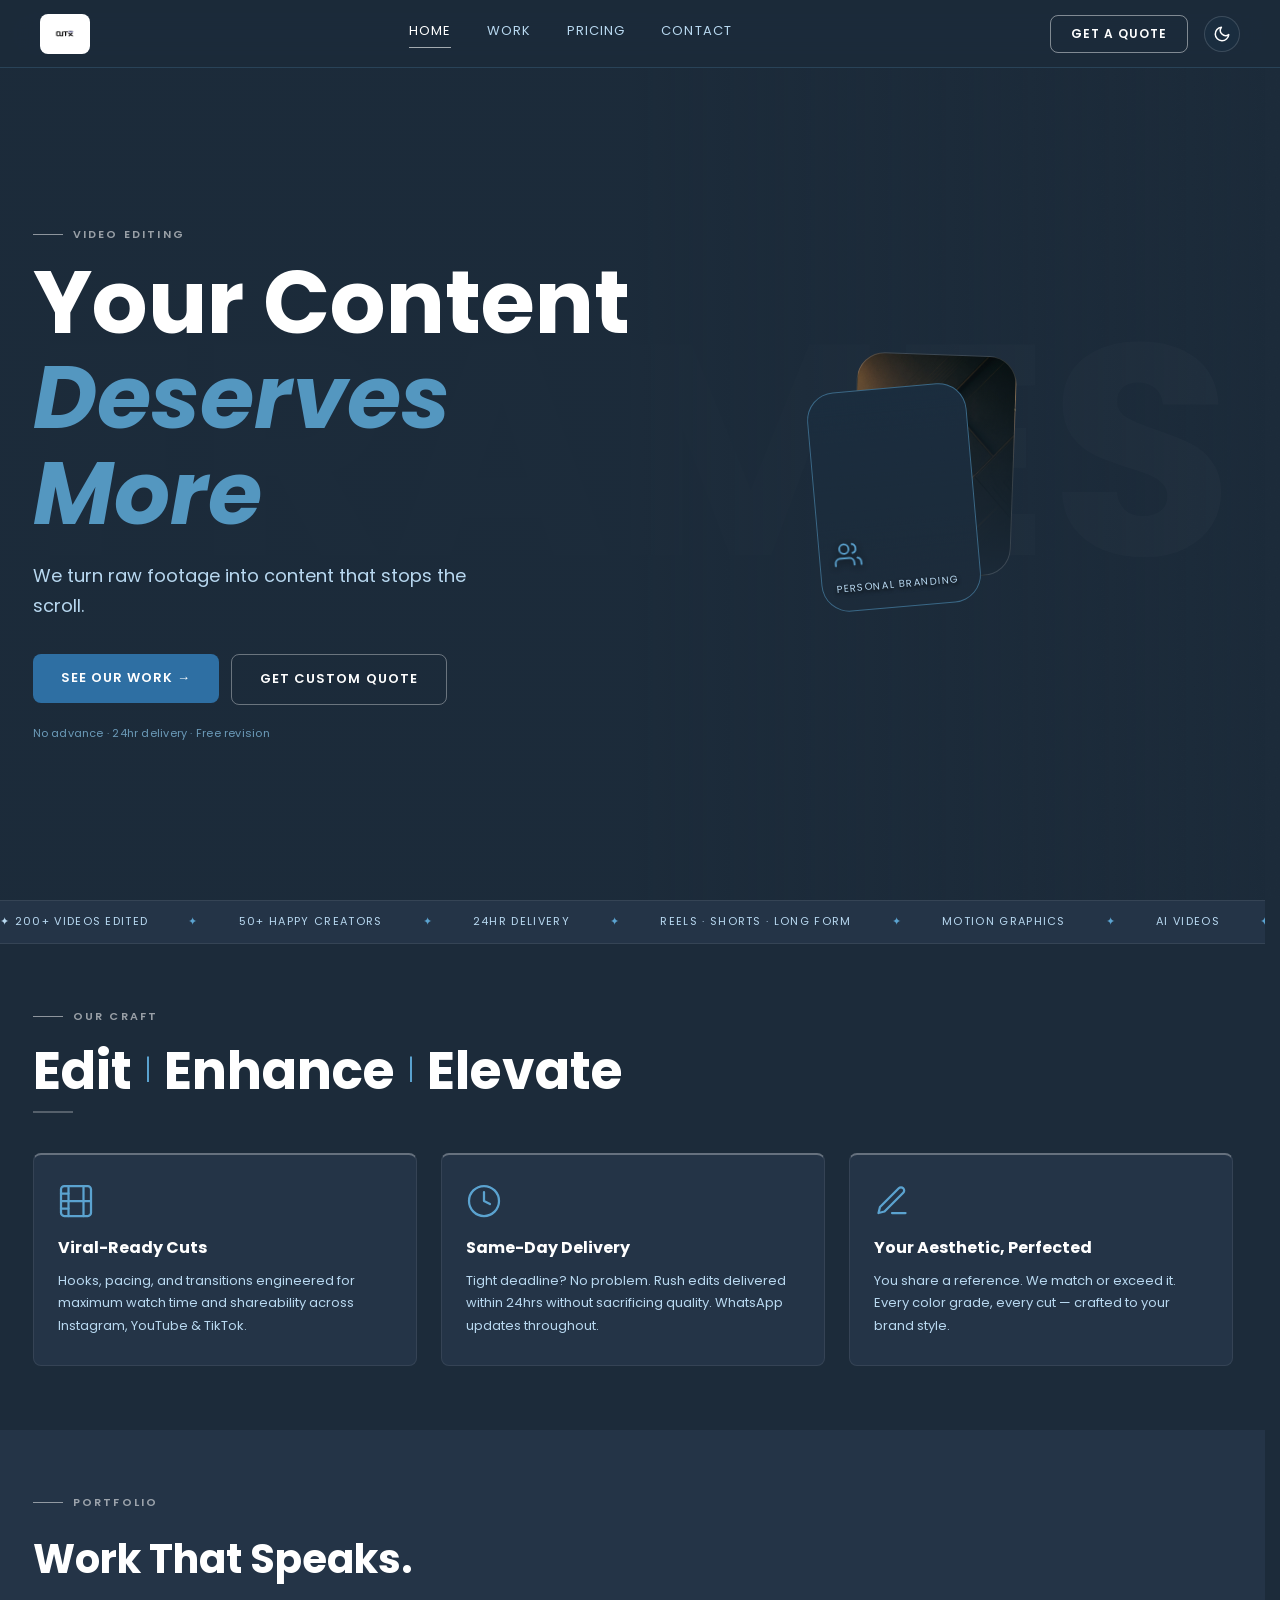
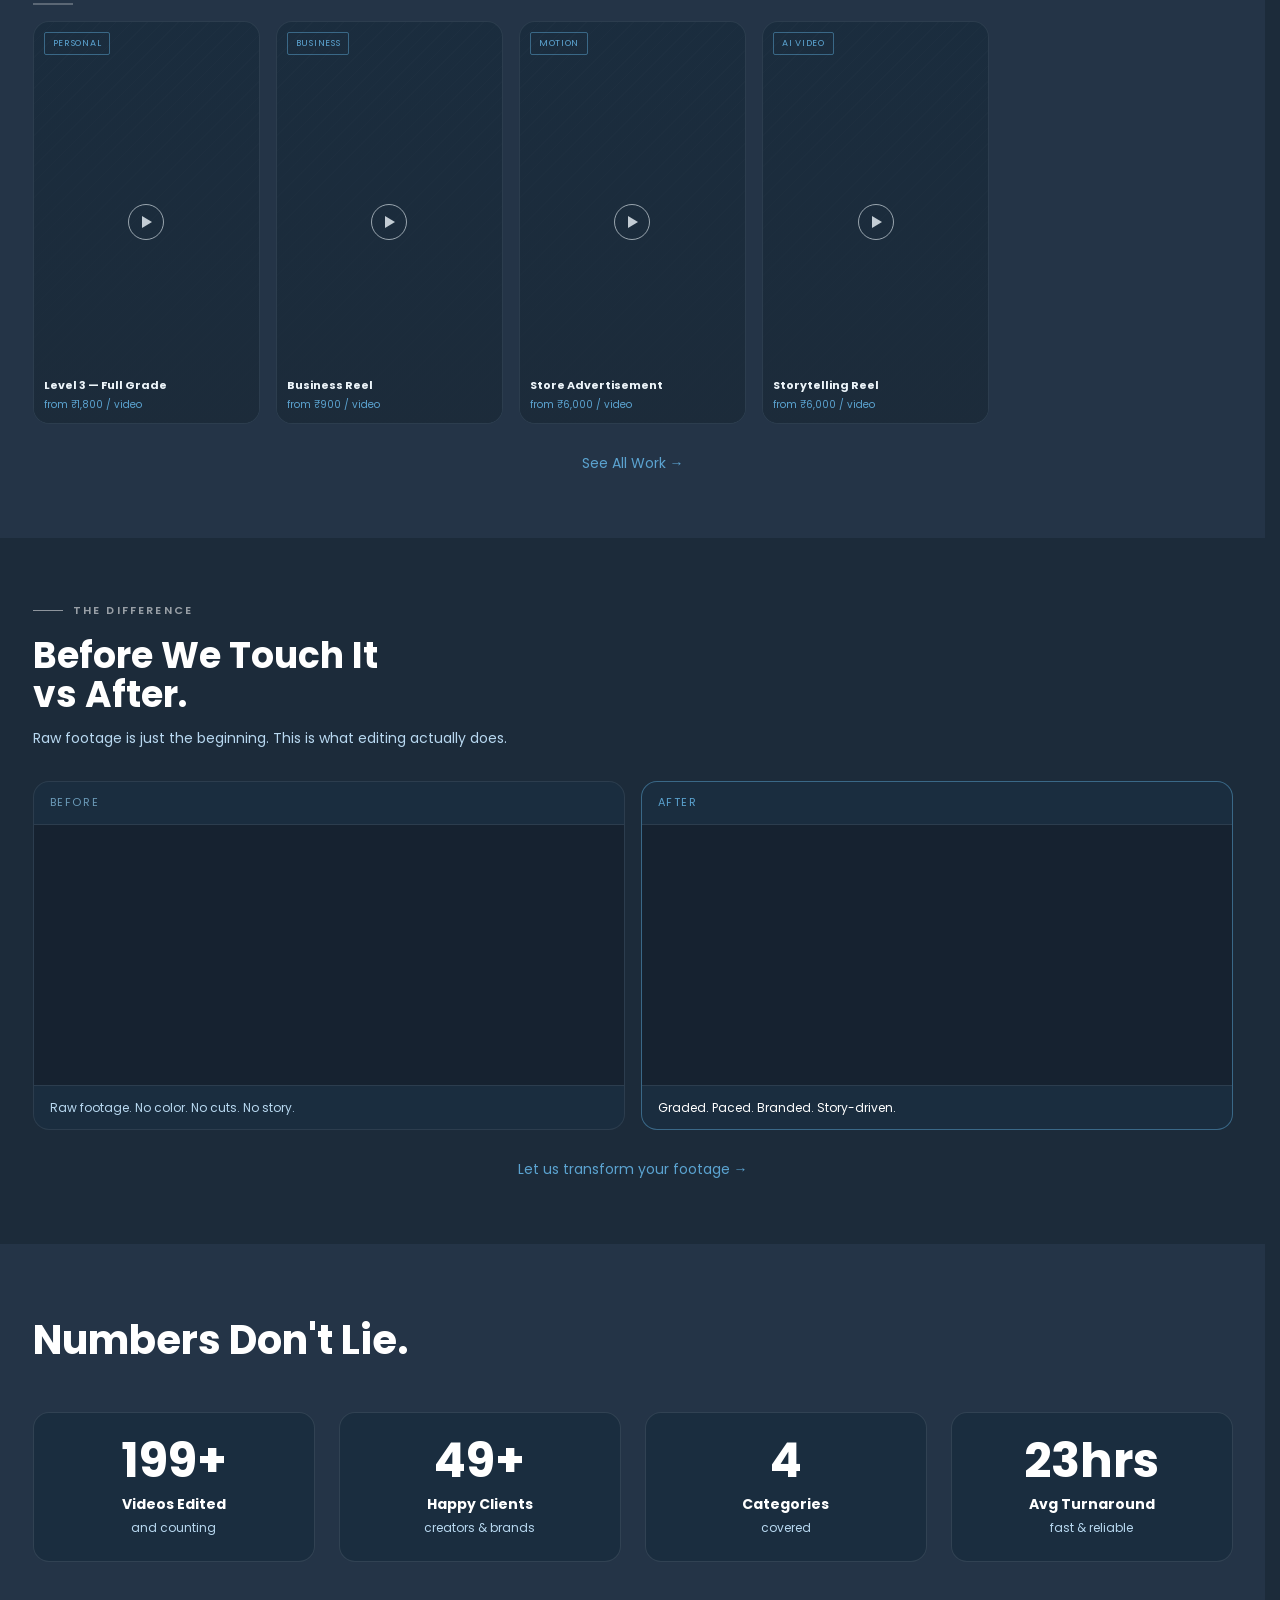
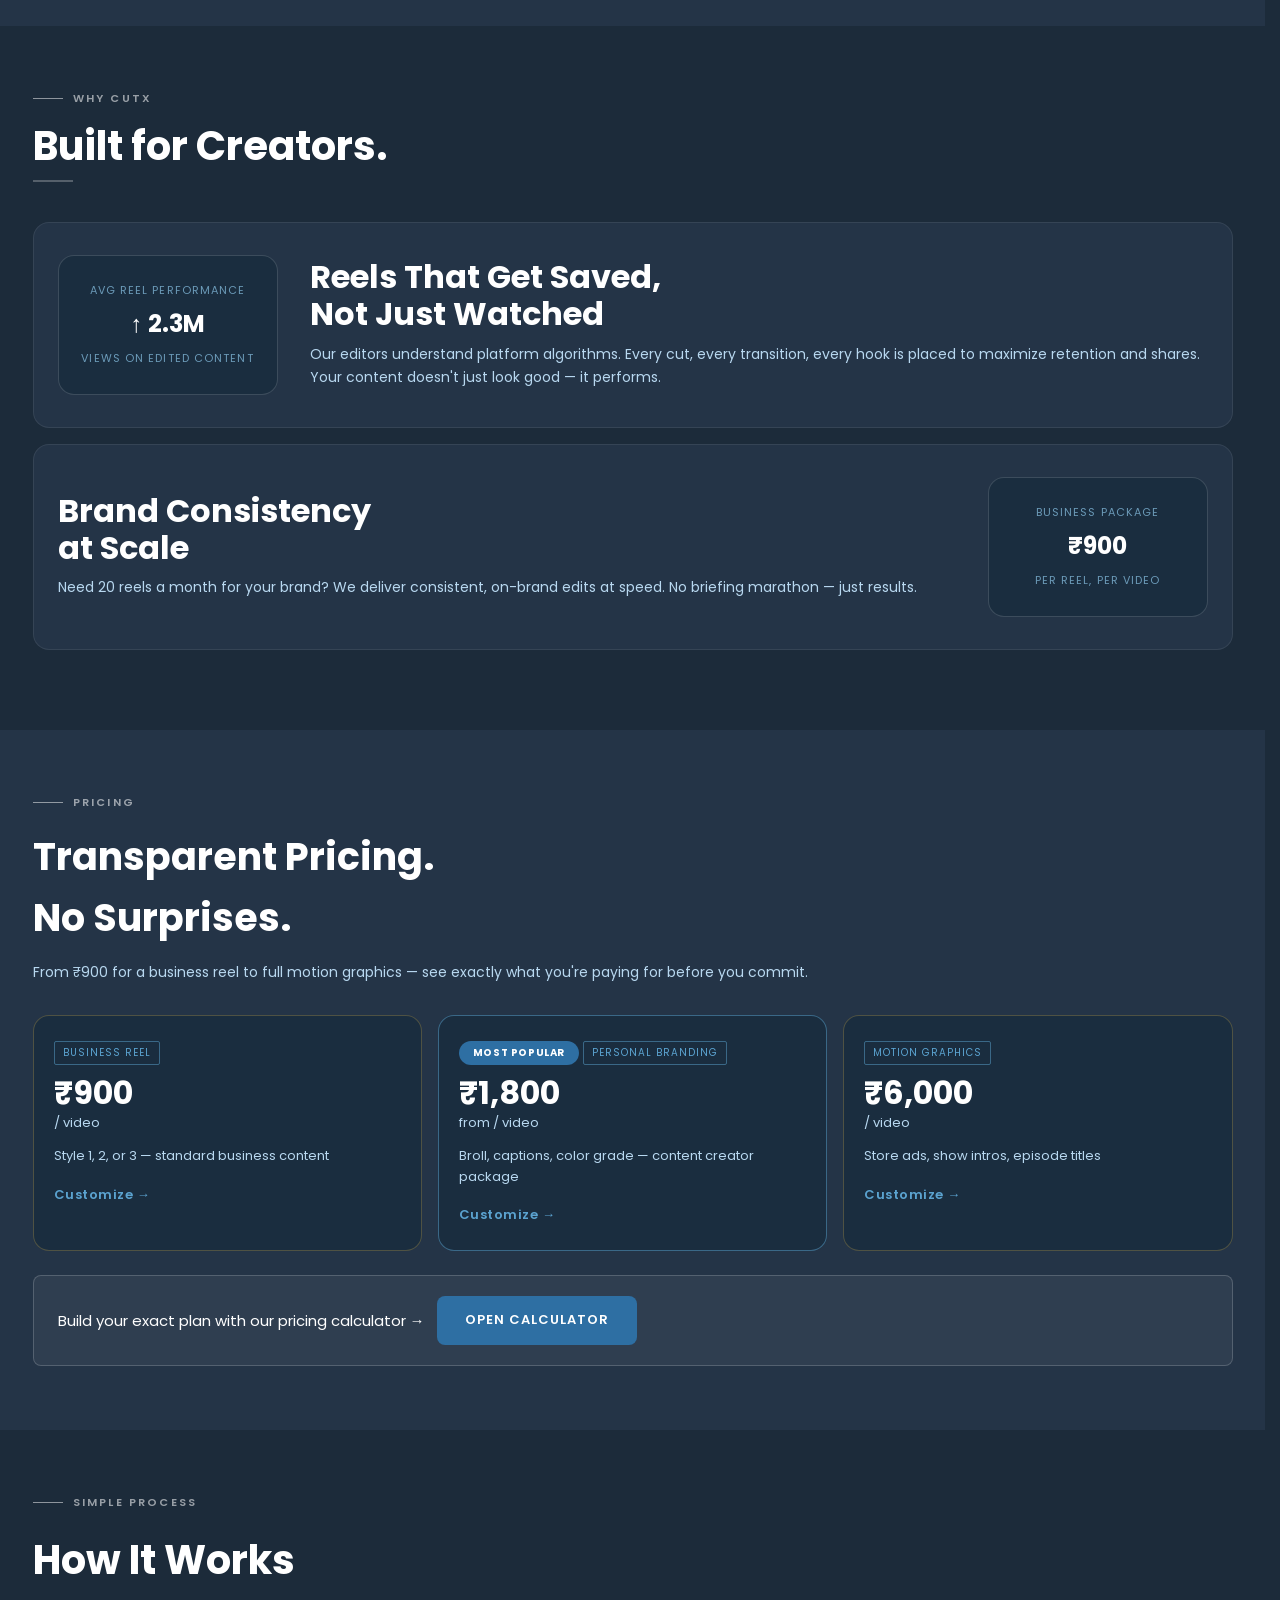
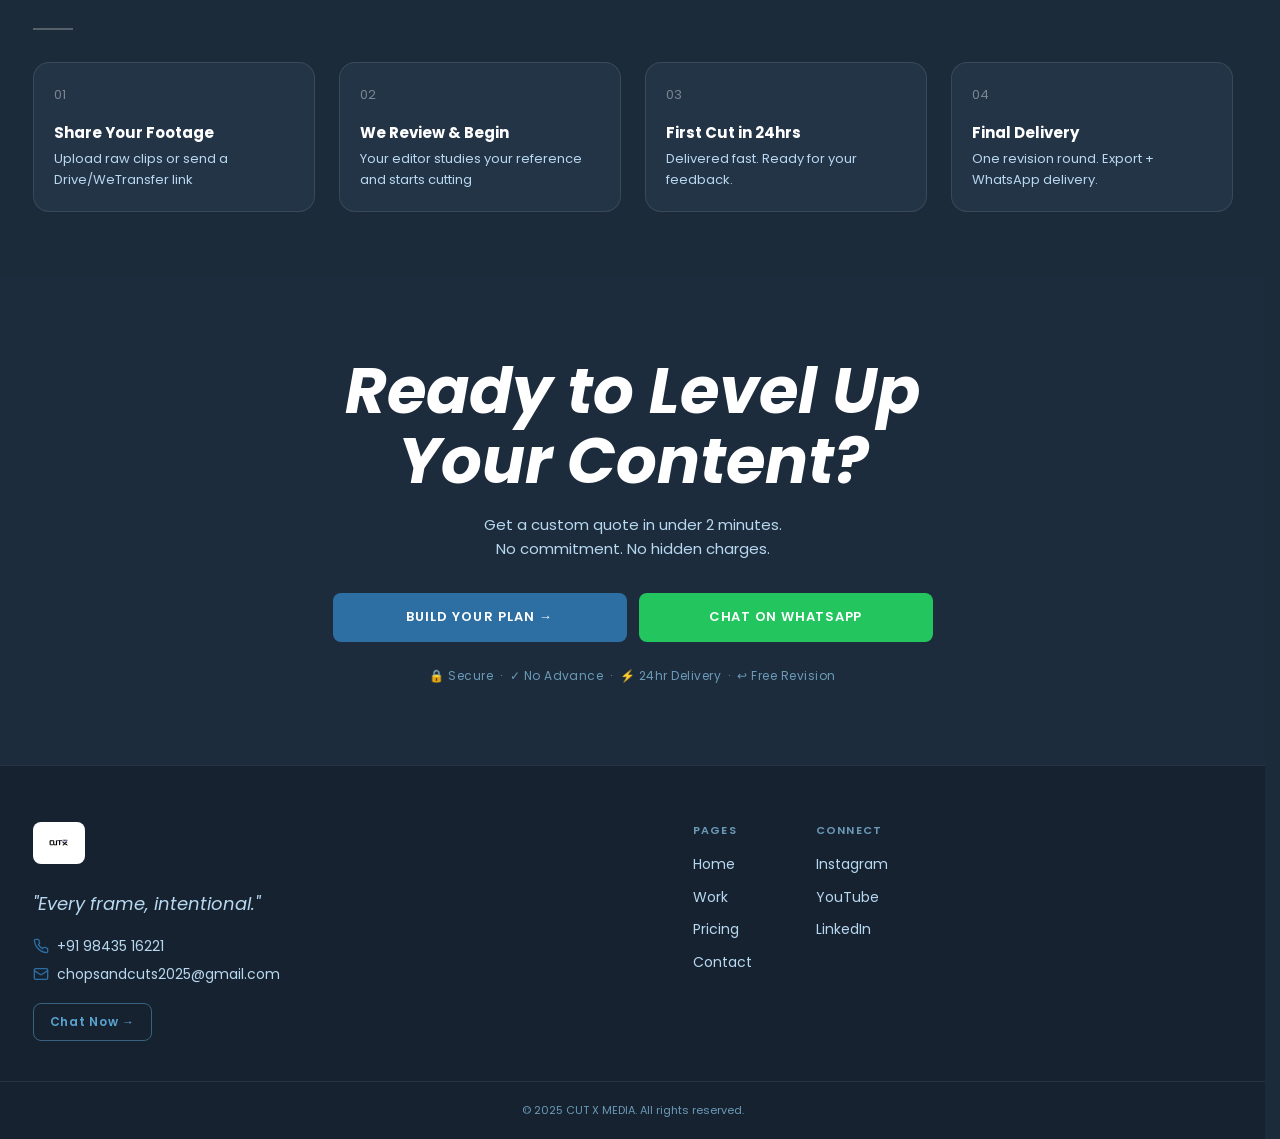
==== commit 8133be20: "feat: implement comprehensive light theme support and update popular pill styling" ====
--- a/index.html
+++ b/index.html
@@ -1,474 +1,561 @@
 <!DOCTYPE html>
 <html lang="en">
+
 <head>
-<meta charset="UTF-8">
-<meta name="viewport" content="width=device-width, initial-scale=1.0">
-<title>CUT X MEDIA — Premium Video Editing Agency</title>
-<meta name="description" content="CUT X MEDIA turns raw footage into scroll-stopping content. Personal branding, business reels, motion graphics & AI videos. Get an instant custom quote.">
-<link rel="preconnect" href="https://fonts.googleapis.com">
-<link rel="preconnect" href="https://fonts.gstatic.com" crossorigin>
-<link href="https://fonts.googleapis.com/css2?family=Poppins:ital,wght@0,400;0,600;0,700;1,600&display=swap" rel="stylesheet">
-<link rel="stylesheet" href="style.css">
+  <meta charset="UTF-8">
+  <meta name="viewport" content="width=device-width, initial-scale=1.0">
+  <title>CUT X MEDIA — Premium Video Editing Agency</title>
+  <meta name="description"
+    content="CUT X MEDIA turns raw footage into scroll-stopping content. Personal branding, business reels, motion graphics & AI videos. Get an instant custom quote.">
+  <link rel="preconnect" href="https://fonts.googleapis.com">
+  <link rel="preconnect" href="https://fonts.gstatic.com" crossorigin>
+  <link href="https://fonts.googleapis.com/css2?family=Poppins:ital,wght@0,400;0,600;0,700;1,600&display=swap"
+    rel="stylesheet">
+  <link rel="stylesheet" href="style.css">
 </head>
+
 <body>
-<div class="mobile-top-bar">
-  <a href="index.html" class="logo-pill"><img src="logo.jpg" alt="CUT X MEDIA"></a>
-  <button class="theme-toggle" aria-label="Toggle Theme" onclick="toggleTheme()">
-    <svg viewBox="0 0 24 24"><path d="M21 12.79A9 9 0 1111.21 3 7 7 0 0021 12.79z"></path></svg>
-  </button>
-</div>
-
-<!-- DESKTOP NAVBAR -->
-<nav class="desktop-nav">
-  <div class="container">
+  <div class="mobile-top-bar">
     <a href="index.html" class="logo-pill"><img src="logo.jpg" alt="CUT X MEDIA"></a>
-    <div class="nav-links">
-      <a href="index.html" class="active">Home</a>
-      <a href="work.html">Work</a>
-      <a href="pricing.html">Pricing</a>
-      <a href="contact.html">Contact</a>
-    </div>
-    <div style="display:flex; align-items:center;">
-      <button class="nav-quote" onclick="location.href='pricing.html'">Get a Quote</button>
-      <button class="theme-toggle" aria-label="Toggle Theme" onclick="toggleTheme()">
-        <svg viewBox="0 0 24 24"><path d="M21 12.79A9 9 0 1111.21 3 7 7 0 0021 12.79z"></path></svg>
-      </button>
-    </div>
+    <button class="theme-toggle" aria-label="Toggle Theme" onclick="toggleTheme()">
+      <svg viewBox="0 0 24 24">
+        <path d="M21 12.79A9 9 0 1111.21 3 7 7 0 0021 12.79z"></path>
+      </svg>
+    </button>
   </div>
-</nav>
-
-<!-- MOBILE BOTTOM NAV -->
-<nav class="mobile-nav">
-  <a href="index.html" class="active" data-page="home">
-    <svg viewBox="0 0 24 24"><path d="M3 12l9-9 9 9M5 10v10h5v-6h4v6h5V10"/></svg>
-    <span>Home</span>
-  </a>
-  <a href="work.html" data-page="work">
-    <svg viewBox="0 0 24 24"><rect x="2" y="2" width="20" height="20" rx="2.18"/><line x1="7" y1="2" x2="7" y2="22"/><line x1="17" y1="2" x2="17" y2="22"/><line x1="2" y1="12" x2="22" y2="12"/></svg>
-    <span>Work</span>
-  </a>
-  <a href="pricing.html" data-page="pricing">
-    <svg viewBox="0 0 24 24"><path d="M20.59 13.41l-7.17 7.17a2 2 0 01-2.83 0L2 12V2h10l8.59 8.59a2 2 0 010 2.82z"/><line x1="7" y1="7" x2="7.01" y2="7"/></svg>
-    <span>Pricing</span>
-  </a>
-  <a href="contact.html" data-page="contact">
-    <svg viewBox="0 0 24 24"><path d="M21 15a2 2 0 01-2 2H7l-4 4V5a2 2 0 012-2h14a2 2 0 012 2z"/></svg>
-    <span>Contact</span>
-  </a>
-</nav>
-
-<!-- ═══════════ HERO ═══════════ -->
-<section class="hero" style="background-image:url('images/hero-visual.jpg');background-size:cover;background-position:center right;">
-  <!-- theme-aware overlay so text stays readable -->
-  <div style="position:absolute;inset:0;background:var(--hero-gradient-base);z-index:1;"></div>
-  <div class="hero-bg-text" aria-hidden="true">
-    <span class="hero-bg-word">FRAMES</span>
+
+  <!-- DESKTOP NAVBAR -->
+  <nav class="desktop-nav">
+    <div class="container">
+      <a href="index.html" class="logo-pill"><img src="logo.jpg" alt="CUT X MEDIA"></a>
+      <div class="nav-links">
+        <a href="index.html" class="active">Home</a>
+        <a href="work.html">Work</a>
+        <a href="pricing.html">Pricing</a>
+        <a href="contact.html">Contact</a>
+      </div>
+      <div style="display:flex; align-items:center;">
+        <button class="nav-quote" onclick="location.href='pricing.html'">Get a Quote</button>
+        <button class="theme-toggle" aria-label="Toggle Theme" onclick="toggleTheme()">
+          <svg viewBox="0 0 24 24">
+            <path d="M21 12.79A9 9 0 1111.21 3 7 7 0 0021 12.79z"></path>
+          </svg>
+        </button>
+      </div>
+    </div>
+  </nav>
+
+  <!-- MOBILE BOTTOM NAV -->
+  <nav class="mobile-nav">
+    <a href="index.html" class="active" data-page="home">
+      <svg viewBox="0 0 24 24">
+        <path d="M3 12l9-9 9 9M5 10v10h5v-6h4v6h5V10" />
+      </svg>
+      <span>Home</span>
+    </a>
+    <a href="work.html" data-page="work">
+      <svg viewBox="0 0 24 24">
+        <rect x="2" y="2" width="20" height="20" rx="2.18" />
+        <line x1="7" y1="2" x2="7" y2="22" />
+        <line x1="17" y1="2" x2="17" y2="22" />
+        <line x1="2" y1="12" x2="22" y2="12" />
+      </svg>
+      <span>Work</span>
+    </a>
+    <a href="pricing.html" data-page="pricing">
+      <svg viewBox="0 0 24 24">
+        <path d="M20.59 13.41l-7.17 7.17a2 2 0 01-2.83 0L2 12V2h10l8.59 8.59a2 2 0 010 2.82z" />
+        <line x1="7" y1="7" x2="7.01" y2="7" />
+      </svg>
+      <span>Pricing</span>
+    </a>
+    <a href="contact.html" data-page="contact">
+      <svg viewBox="0 0 24 24">
+        <path d="M21 15a2 2 0 01-2 2H7l-4 4V5a2 2 0 012-2h14a2 2 0 012 2z" />
+      </svg>
+      <span>Contact</span>
+    </a>
+  </nav>
+
+  <!-- ═══════════ HERO ═══════════ -->
+  <section class="hero"
+    style="background-image:url('images/hero-visual.jpg');background-size:cover;background-position:center right;">
+    <!-- theme-aware overlay so text stays readable -->
+    <div style="position:absolute;inset:0;background:var(--hero-gradient-base);z-index:1;"></div>
+    <div class="hero-bg-text" aria-hidden="true">
+      <span class="hero-bg-word">FRAMES</span>
+    </div>
+    <div class="container" style="position:relative;z-index:2;">
+      <div style="display:flex;align-items:center;gap:0;width:100%;">
+        <div class="hero-content">
+          <div class="eyebrow anim-0">
+            <div class="eyebrow-line"></div>
+            <span class="eyebrow-text">Video Editing</span>
+          </div>
+          <h1 class="anim-1">
+            Your Content
+            <span class="line-2">Deserves More</span>
+          </h1>
+          <p class="hero-sub anim-2">We turn raw footage into content that stops the scroll.</p>
+          <div class="hero-ctas anim-3">
+            <a href="work.html" class="btn-gold">See Our Work →</a>
+            <a href="pricing.html" class="btn-outline">Get Custom Quote</a>
+          </div>
+          <p class="hero-trust anim-4">No advance · 24hr delivery · Free revision</p>
+        </div>
+        <!-- Desktop card stack -->
+        <div class="hero-cards-stack anim-5">
+          <div class="hc hc1">
+            <div class="hc-icon"><svg viewBox="0 0 24 24">
+                <path d="M17 21v-2a4 4 0 00-4-4H5a4 4 0 00-4 4v2" />
+                <circle cx="9" cy="7" r="4" />
+                <path d="M23 21v-2a4 4 0 00-3-3.87" />
+                <path d="M16 3.13a4 4 0 010 7.75" />
+              </svg></div>
+            <span class="hc-label">Personal Branding</span>
+          </div>
+          <div class="hc hc2">
+            <div class="hc-icon"><svg viewBox="0 0 24 24">
+                <polygon
+                  points="12 2 15.09 8.26 22 9.27 17 14.14 18.18 21.02 12 17.77 5.82 21.02 7 14.14 2 9.27 8.91 8.26 12 2" />
+              </svg></div>
+            <span class="hc-label">Motion Graphics</span>
+          </div>
+        </div>
+      </div>
+    </div>
+  </section>
+
+  <!-- ═══════════ MARQUEE ═══════════ -->
+  <div class="marquee-section" aria-hidden="true">
+    <div class="marquee-track">
+      <span>✦ 200+ Videos Edited</span><span class="sep">✦</span>
+      <span>50+ Happy Creators</span><span class="sep">✦</span>
+      <span>24hr Delivery</span><span class="sep">✦</span>
+      <span>Reels · Shorts · Long Form</span><span class="sep">✦</span>
+      <span>Motion Graphics</span><span class="sep">✦</span>
+      <span>AI Videos</span><span class="sep">✦</span>
+      <span>Free Revisions</span><span class="sep">✦</span>
+      <span>WhatsApp Support</span><span class="sep">✦</span>
+      <!-- duplicate for seamless loop -->
+      <span>200+ Videos Edited</span><span class="sep">✦</span>
+      <span>50+ Happy Creators</span><span class="sep">✦</span>
+      <span>24hr Delivery</span><span class="sep">✦</span>
+      <span>Reels · Shorts · Long Form</span><span class="sep">✦</span>
+      <span>Motion Graphics</span><span class="sep">✦</span>
+      <span>AI Videos</span><span class="sep">✦</span>
+      <span>Free Revisions</span><span class="sep">✦</span>
+      <span>WhatsApp Support</span><span class="sep">✦</span>
+    </div>
   </div>
-  <div class="container" style="position:relative;z-index:2;">
-    <div style="display:flex;align-items:center;gap:0;width:100%;">
-      <div class="hero-content">
-        <div class="eyebrow anim-0">
-          <div class="eyebrow-line"></div>
-          <span class="eyebrow-text">Video Editing</span>
-        </div>
-        <h1 class="anim-1">
-          Your Content.
-          <span class="line-2">Deserves More.</span>
-        </h1>
-        <p class="hero-sub anim-2">We turn raw footage into content that stops the scroll.</p>
-        <div class="hero-ctas anim-3">
-          <a href="work.html" class="btn-gold">See Our Work →</a>
-          <a href="pricing.html" class="btn-outline">Get Custom Quote</a>
-        </div>
-        <p class="hero-trust anim-4">No advance · 24hr delivery · Free revision</p>
-      </div>
-      <!-- Desktop card stack -->
-      <div class="hero-cards-stack anim-5">
-        <div class="hc hc1">
-          <div class="hc-icon"><svg viewBox="0 0 24 24"><path d="M17 21v-2a4 4 0 00-4-4H5a4 4 0 00-4 4v2"/><circle cx="9" cy="7" r="4"/><path d="M23 21v-2a4 4 0 00-3-3.87"/><path d="M16 3.13a4 4 0 010 7.75"/></svg></div>
-          <span class="hc-label">Personal Branding</span>
-        </div>
-        <div class="hc hc2">
-          <div class="hc-icon"><svg viewBox="0 0 24 24"><polygon points="12 2 15.09 8.26 22 9.27 17 14.14 18.18 21.02 12 17.77 5.82 21.02 7 14.14 2 9.27 8.91 8.26 12 2"/></svg></div>
-          <span class="hc-label">Motion Graphics</span>
-        </div>
-      </div>
-    </div>
-  </div>
-</section>
-
-<!-- ═══════════ MARQUEE ═══════════ -->
-<div class="marquee-section" aria-hidden="true">
-  <div class="marquee-track">
-    <span>✦ 200+ Videos Edited</span><span class="sep">✦</span>
-    <span>50+ Happy Creators</span><span class="sep">✦</span>
-    <span>24hr Delivery</span><span class="sep">✦</span>
-    <span>Reels · Shorts · Long Form</span><span class="sep">✦</span>
-    <span>Motion Graphics</span><span class="sep">✦</span>
-    <span>AI Videos</span><span class="sep">✦</span>
-    <span>Free Revisions</span><span class="sep">✦</span>
-    <span>WhatsApp Support</span><span class="sep">✦</span>
-    <!-- duplicate for seamless loop -->
-    <span>200+ Videos Edited</span><span class="sep">✦</span>
-    <span>50+ Happy Creators</span><span class="sep">✦</span>
-    <span>24hr Delivery</span><span class="sep">✦</span>
-    <span>Reels · Shorts · Long Form</span><span class="sep">✦</span>
-    <span>Motion Graphics</span><span class="sep">✦</span>
-    <span>AI Videos</span><span class="sep">✦</span>
-    <span>Free Revisions</span><span class="sep">✦</span>
-    <span>WhatsApp Support</span><span class="sep">✦</span>
-  </div>
-</div>
-
-<!-- ═══════════ WHAT WE DO ═══════════ -->
-<section class="what-we-do">
-  <div class="container">
-    <div class="what-heading-row reveal">
-      <div class="eyebrow"><div class="eyebrow-line"></div><span class="eyebrow-text">Our Craft</span></div>
-      <div class="what-heading-words">
-        Edit<span class="divider">|</span>Enhance<span class="divider">|</span>Elevate
-      </div>
-      <div class="section-rule"></div>
-    </div>
-    <div class="feature-grid">
-      <div class="feature-card reveal">
-        <video src="images/personal/2.mp4" autoplay loop muted playsinline class="card-bg-video" style="opacity:0.15;"></video>
-        <div class="card-content-overlay">
-          <div class="feature-icon">
-            <svg viewBox="0 0 24 24"><rect x="2" y="2" width="20" height="20" rx="2.18"/><line x1="7" y1="2" x2="7" y2="22"/><line x1="17" y1="2" x2="17" y2="22"/><line x1="2" y1="12" x2="22" y2="12"/><line x1="2" y1="7" x2="7" y2="7"/><line x1="2" y1="17" x2="7" y2="17"/></svg>
-          </div>
-          <div class="feature-title">Viral-Ready Cuts</div>
-          <p class="feature-body">Hooks, pacing, and transitions engineered for maximum watch time and shareability across Instagram, YouTube &amp; TikTok.</p>
-        </div>
-      </div>
-      <div class="feature-card reveal">
-        <video src="images/business/2.mp4" autoplay loop muted playsinline class="card-bg-video" style="opacity:0.15;"></video>
-        <div class="card-content-overlay">
-          <div class="feature-icon">
-            <svg viewBox="0 0 24 24"><circle cx="12" cy="12" r="10"/><polyline points="12 6 12 12 16 14"/></svg>
-          </div>
-          <div class="feature-title">Same-Day Delivery</div>
-          <p class="feature-body">Tight deadline? No problem. Rush edits delivered within 24hrs without sacrificing quality. WhatsApp updates throughout.</p>
-        </div>
-      </div>
-      <div class="feature-card reveal">
-        <video src="images/motion/2.mp4" autoplay loop muted playsinline class="card-bg-video" style="opacity:0.15;"></video>
-        <div class="card-content-overlay">
-          <div class="feature-icon">
-            <svg viewBox="0 0 24 24"><path d="M12 20h9"/><path d="M16.5 3.5a2.121 2.121 0 013 3L7 19l-4 1 1-4L16.5 3.5z"/></svg>
-          </div>
-          <div class="feature-title">Your Aesthetic, Perfected</div>
-          <p class="feature-body">You share a reference. We match or exceed it. Every color grade, every cut — crafted to your brand style.</p>
-        </div>
-      </div>
-    </div>
-  </div>
-</section>
-
-<!-- ═══════════ PORTFOLIO PREVIEW ═══════════ -->
-<section class="portfolio-section">
-  <div class="container">
-    <div class="portfolio-heading reveal">
-      <div class="eyebrow"><div class="eyebrow-line"></div><span class="eyebrow-text">Portfolio</span></div>
-      <h2>Work That Speaks.</h2>
-      <div class="section-rule"></div>
-    </div>
-    <div class="portfolio-scroll reveal">
-      <div class="portfolio-card" onclick="location.href='work.html'">
-        <div class="portfolio-card-inner">
-          <video src="images/personal/3.mp4" autoplay loop muted playsinline class="card-bg-video"></video>
-          <div style="position:absolute;inset:0;background:var(--card-gradient-base);z-index:1;pointer-events:none;"></div>
-          <span class="port-badge">Personal</span>
-          <div class="port-play"></div>
-          <div class="port-overlay">
-            <div class="port-title">Level 3 — Full Grade</div>
-            <div class="port-price">from ₹1,800 / video</div>
-          </div>
-        </div>
-      </div>
-      <div class="portfolio-card" onclick="location.href='work.html'">
-        <div class="portfolio-card-inner">
-          <video src="images/business/1.mp4" autoplay loop muted playsinline class="card-bg-video"></video>
-          <div style="position:absolute;inset:0;background:var(--card-gradient-base);z-index:1;pointer-events:none;"></div>
-          <span class="port-badge">Business</span>
-          <div class="port-play"></div>
-          <div class="port-overlay">
-            <div class="port-title">Business Reel</div>
-            <div class="port-price">from ₹900 / video</div>
-          </div>
-        </div>
-      </div>
-
-      <div class="portfolio-card" onclick="location.href='work.html'">
-        <div class="portfolio-card-inner">
-          <video src="images/motion/1.mp4" autoplay loop muted playsinline class="card-bg-video"></video>
-          <div style="position:absolute;inset:0;background:var(--card-gradient-base);z-index:1;pointer-events:none;"></div>
-          <span class="port-badge">Motion</span>
-          <div class="port-play"></div>
-          <div class="port-overlay">
-            <div class="port-title">Store Advertisement</div>
-            <div class="port-price">from ₹6,000 / video</div>
-          </div>
-        </div>
-      </div>
-      <div class="portfolio-card" onclick="location.href='work.html'">
-        <div class="portfolio-card-inner">
-          <video src="images/ai/2.mp4" autoplay loop muted playsinline class="card-bg-video"></video>
-          <div style="position:absolute;inset:0;background:var(--card-gradient-base);z-index:1;pointer-events:none;"></div>
-          <span class="port-badge">AI Video</span>
-          <div class="port-play"></div>
-          <div class="port-overlay">
-            <div class="port-title">Storytelling Reel</div>
-            <div class="port-price">from ₹6,000 / video</div>
-          </div>
-        </div>
-      </div>
-    </div>
-    <div class="portfolio-cta reveal">
-      <a href="work.html" class="text-link">See All Work →</a>
-    </div>
-  </div>
-</section>
-
-<!-- ═══════════ BEFORE / AFTER ═══════════ -->
-<section class="before-after">
-  <div class="container">
-    <div class="ba-heading reveal">
-      <div class="eyebrow"><div class="eyebrow-line"></div><span class="eyebrow-text">The Difference</span></div>
-      <h2>Before We Touch It<br>vs After.</h2>
-    </div>
-    <p class="ba-sub reveal">Raw footage is just the beginning. This is what editing actually does.</p>
-    <!-- Mobile tab toggle -->
-    <div class="ba-tabs" id="baTabs">
-      <button class="ba-tab active" data-panel="before">Before</button>
-      <button class="ba-tab" data-panel="after">After</button>
-    </div>
-    <div class="ba-panels reveal">
-      <div class="ba-panel" id="baPanel-before">
-        <div class="ba-panel-badge">BEFORE</div>
-        <div class="ba-visual">
-          <video src="images/before.mp4" autoplay loop muted playsinline></video>
-        </div>
-        <div class="ba-panel-bottom">Raw footage. No color. No cuts. No story.</div>
-      </div>
-      <div class="ba-panel hidden after" id="baPanel-after">
-        <div class="ba-panel-badge">AFTER</div>
-        <div class="ba-visual">
-          <video src="images/after.mp4" autoplay loop muted playsinline></video>
-        </div>
-        <div class="ba-panel-bottom">Graded. Paced. Branded. Story-driven.</div>
-      </div>
-    </div>
-    <div class="ba-cta reveal">
-      <a href="pricing.html" class="text-link">Let us transform your footage →</a>
-    </div>
-  </div>
-</section>
-
-<!-- ═══════════ NUMBERS ═══════════ -->
-<section class="numbers-section">
-  <div class="container">
-    <h2 class="numbers-heading reveal">Numbers Don't Lie.</h2>
-    <div class="stats-grid" id="statsGrid">
-      <div class="stat-cell reveal">
-        <div class="stat-num" data-target="200" data-suffix="+">0</div>
-        <div class="stat-label-1">Videos Edited</div>
-        <div class="stat-label-2">and counting</div>
-      </div>
-      <div class="stat-cell reveal">
-        <div class="stat-num" data-target="50" data-suffix="+">0</div>
-        <div class="stat-label-1">Happy Clients</div>
-        <div class="stat-label-2">creators &amp; brands</div>
-      </div>
-      <div class="stat-cell reveal">
-        <div class="stat-num" data-target="5" data-suffix="">0</div>
-        <div class="stat-label-1">Categories</div>
-        <div class="stat-label-2">covered</div>
-      </div>
-      <div class="stat-cell reveal">
-        <div class="stat-num" data-target="24" data-suffix="hrs">0</div>
-        <div class="stat-label-1">Avg Turnaround</div>
-        <div class="stat-label-2">fast &amp; reliable</div>
-      </div>
-    </div>
-  </div>
-</section>
-
-<!-- ═══════════ INFLUENCER VALUE PROPS ═══════════ -->
-<section class="value-props">
-  <div class="container">
-    <div class="value-props-heading reveal">
-      <div class="eyebrow"><div class="eyebrow-line"></div><span class="eyebrow-text">Why CutX</span></div>
-      <h2 style="font-family:'Poppins',sans-serif;font-weight:700;font-size:40px;color:var(--text-primary);line-height:1.1;">Built for Creators.</h2>
-      <div class="section-rule"></div>
-    </div>
-    <div class="value-row reveal">
-      <div class="value-row-text">
-        <h3>Reels That Get Saved,<br>Not Just Watched</h3>
-        <p>Our editors understand platform algorithms. Every cut, every transition, every hook is placed to maximize retention and shares. Your content doesn't just look good — it performs.</p>
-      </div>
-      <div class="value-visual">
-        <div class="v-label">Avg reel performance</div>
-        <div class="v-stat">↑ 2.3M</div>
-        <div class="v-label">views on edited content</div>
-      </div>
-    </div>
-    <div class="value-row reveal">
-      <div class="value-row-text">
-        <h3>Brand Consistency<br>at Scale</h3>
-        <p>Need 20 reels a month for your brand? We deliver consistent, on-brand edits at speed. No briefing marathon — just results.</p>
-      </div>
-      <div class="value-visual">
-        <div class="v-label">Business package</div>
-        <div class="v-stat">₹900</div>
-        <div class="v-label">per reel, per video</div>
-      </div>
-    </div>
-
-  </div>
-</section>
-
-<!-- ═══════════ PRICING TEASER ═══════════ -->
-<section class="pricing-teaser">
-  <div class="container">
-    <div class="pricing-teaser-head reveal">
-      <div class="eyebrow"><div class="eyebrow-line"></div><span class="eyebrow-text">Pricing</span></div>
-      <h2>Transparent Pricing.<br>No Surprises.</h2>
-    </div>
-    <p class="pricing-teaser-sub reveal">From ₹900 for a business reel to full motion graphics — see exactly what you're paying for before you commit.</p>
-    <div class="pricing-cards">
-      <div class="pricing-card reveal" style="border-color:rgba(201,168,76,0.3);">
-        <video src="images/business/1.mp4" autoplay loop muted playsinline class="card-bg-video" style="opacity:0.2;"></video>
-        <div class="card-content-overlay">
-          <span class="price-cat-badge">Business Reel</span>
-          <div class="price-amount">₹900</div>
-          <div class="price-per">/ video</div>
-          <p class="price-desc">Style 1, 2, or 3 — standard business content</p>
-          <a href="pricing.html" class="price-cta-link">Customize →</a>
-        </div>
-      </div>
-      <div class="pricing-card featured reveal">
-        <video src="images/personal/2.mp4" autoplay loop muted playsinline class="card-bg-video" style="opacity:0.2;"></video>
-        <div class="card-content-overlay">
-          <div class="popular-pill">Most Popular</div>
-          <span class="price-cat-badge">Personal Branding</span>
-          <div class="price-amount">₹1,800</div>
-          <div class="price-per">from / video</div>
-          <p class="price-desc">Broll, captions, color grade — content creator package</p>
-          <a href="pricing.html" class="price-cta-link">Customize →</a>
-        </div>
-      </div>
-      <div class="pricing-card reveal" style="border-color:rgba(201,168,76,0.3);">
-        <video src="images/motion/1.mp4" autoplay loop muted playsinline class="card-bg-video" style="opacity:0.2;"></video>
-        <div class="card-content-overlay">
-          <span class="price-cat-badge">Motion Graphics</span>
-          <div class="price-amount">₹6,000</div>
-          <div class="price-per">/ video</div>
-          <p class="price-desc">Store ads, show intros, episode titles</p>
-          <a href="pricing.html" class="price-cta-link">Customize →</a>
-        </div>
-      </div>
-    </div>
-    <div class="pricing-cta-banner reveal">
-      <p>Build your exact plan with our pricing calculator →</p>
-      <a href="pricing.html" class="btn-gold" style="white-space:nowrap;flex-shrink:0;">Open Calculator</a>
-    </div>
-  </div>
-</section>
-
-<!-- ═══════════ PROCESS STRIP ═══════════ -->
-<section class="process-strip">
-  <div class="container">
-    <div class="reveal">
-      <div class="eyebrow"><div class="eyebrow-line"></div><span class="eyebrow-text">Simple Process</span></div>
-      <h2>How It Works</h2>
-      <div class="section-rule"></div>
-    </div>
-    <div class="process-steps" style="margin-top:32px;">
-      <div class="process-step-item reveal">
-        <span class="step-num-text">01</span>
-        <div class="step-content">
-          <h4>Share Your Footage</h4>
-          <p>Upload raw clips or send a Drive/WeTransfer link</p>
-        </div>
-      </div>
-      <div class="process-step-item reveal">
-        <span class="step-num-text">02</span>
-        <div class="step-content">
-          <h4>We Review &amp; Begin</h4>
-          <p>Your editor studies your reference and starts cutting</p>
-        </div>
-      </div>
-      <div class="process-step-item reveal">
-        <span class="step-num-text">03</span>
-        <div class="step-content">
-          <h4>First Cut in 24hrs</h4>
-          <p>Delivered fast. Ready for your feedback.</p>
-        </div>
-      </div>
-      <div class="process-step-item reveal">
-        <span class="step-num-text">04</span>
-        <div class="step-content">
-          <h4>Final Delivery</h4>
-          <p>One revision round. Export + WhatsApp delivery.</p>
-        </div>
-      </div>
-    </div>
-  </div>
-</section>
-
-<!-- ═══════════ FINAL CTA ═══════════ -->
-<section class="final-cta" style="padding-left:var(--pad-x);padding-right:var(--pad-x);background-image:url('images/cta-bg.jpg');background-size:cover;background-position:center;">
-  <!-- theme-aware overlay for readability -->
-  <div style="position:absolute;inset:0;background:var(--overlay-heavy);z-index:0;"></div>
-  <div style="position:relative;z-index:1;max-width:600px;margin:0 auto;">
-    <h2 class="reveal">Ready to Level Up<br>Your Content?</h2>
-    <p class="reveal">Get a custom quote in under 2 minutes.<br>No commitment. No hidden charges.</p>
-    <div class="final-cta-buttons reveal">
-      <a href="pricing.html" class="btn-gold btn-full">Build Your Plan →</a>
-      <a href="https://wa.me/919843516221" target="_blank" class="btn-whatsapp btn-full">Chat on WhatsApp</a>
-    </div>
-    <div class="trust-row reveal">🔒 Secure &nbsp;·&nbsp; ✓ No Advance &nbsp;·&nbsp; ⚡ 24hr Delivery &nbsp;·&nbsp; ↩ Free Revision</div>
-  </div>
-</section>
-
-<!-- ═══════════ FOOTER ═══════════ -->
-<footer class="site-footer">
-  <div class="container">
-    <div class="footer-grid">
-      <div>
-        <a href="index.html" class="logo-pill" style="display:inline-flex;margin-bottom:14px;"><img src="logo.jpg" alt="CUT X MEDIA" style="height:32px;"></a>
-        <p class="footer-tagline">"Every frame, intentional."</p>
-        <div class="footer-contact">
-          <p style="display:flex;align-items:center;gap:8px;"><svg viewBox="0 0 24 24" fill="none" stroke="var(--gold)" stroke-width="2" stroke-linecap="round" stroke-linejoin="round" style="width:16px;height:16px;"><path d="M22 16.92v3a2 2 0 0 1-2.18 2 19.79 19.79 0 0 1-8.63-3.07 19.5 19.5 0 0 1-6-6 19.79 19.79 0 0 1-3.07-8.67A2 2 0 0 1 4.11 2h3a2 2 0 0 1 2 1.72 12.84 12.84 0 0 0 .7 2.81 2 2 0 0 1-.45 2.11L8.09 9.91a16 16 0 0 0 6 6l1.27-1.27a2 2 0 0 1 2.11-.45 12.84 12.84 0 0 0 2.81.7A2 2 0 0 1 22 16.92z"></path></svg> +91 98435 16221</p>
-          <p style="display:flex;align-items:center;gap:8px;"><svg viewBox="0 0 24 24" fill="none" stroke="var(--gold)" stroke-width="2" stroke-linecap="round" stroke-linejoin="round" style="width:16px;height:16px;"><rect x="2" y="4" width="20" height="16" rx="2"></rect><path d="m22 7-8.97 5.7a1.94 1.94 0 0 1-2.06 0L2 7"></path></svg> chopsandcuts2025@gmail.com</p>
-        </div>
-        <a href="https://wa.me/919843516221" target="_blank" class="footer-chat-btn">Chat Now →</a>
-      </div>
-      <div class="footer-links">
-        <div class="footer-links-col">
-          <h4>Pages</h4>
-          <ul>
-            <li><a href="index.html">Home</a></li>
-            <li><a href="work.html">Work</a></li>
-            <li><a href="pricing.html">Pricing</a></li>
-            <li><a href="contact.html">Contact</a></li>
-          </ul>
-        </div>
-        <div class="footer-links-col">
-          <h4>Connect</h4>
-          <ul>
-            <li><a href="#">Instagram</a></li>
-            <li><a href="#">YouTube</a></li>
-            <li><a href="#">LinkedIn</a></li>
-          </ul>
-        </div>
-      </div>
-    </div>
-  </div>
-  <div class="footer-bottom">© 2025 CUT X MEDIA. All rights reserved.</div>
-</footer>
-
-<script src="script.js"></script>
+
+  <!-- ═══════════ WHAT WE DO ═══════════ -->
+  <section class="what-we-do">
+    <div class="container">
+      <div class="what-heading-row reveal">
+        <div class="eyebrow">
+          <div class="eyebrow-line"></div><span class="eyebrow-text">Our Craft</span>
+        </div>
+        <div class="what-heading-words">
+          Edit<span class="divider">|</span>Enhance<span class="divider">|</span>Elevate
+        </div>
+        <div class="section-rule"></div>
+      </div>
+      <div class="feature-grid">
+        <div class="feature-card reveal">
+          <video src="images/personal/2.mp4" autoplay loop muted playsinline class="card-bg-video"
+            style="opacity:0.15;"></video>
+          <div class="card-content-overlay">
+            <div class="feature-icon">
+              <svg viewBox="0 0 24 24">
+                <rect x="2" y="2" width="20" height="20" rx="2.18" />
+                <line x1="7" y1="2" x2="7" y2="22" />
+                <line x1="17" y1="2" x2="17" y2="22" />
+                <line x1="2" y1="12" x2="22" y2="12" />
+                <line x1="2" y1="7" x2="7" y2="7" />
+                <line x1="2" y1="17" x2="7" y2="17" />
+              </svg>
+            </div>
+            <div class="feature-title">Viral-Ready Cuts</div>
+            <p class="feature-body">Hooks, pacing, and transitions engineered for maximum watch time and shareability
+              across Instagram, YouTube &amp; TikTok.</p>
+          </div>
+        </div>
+        <div class="feature-card reveal">
+          <video src="images/business/2.mp4" autoplay loop muted playsinline class="card-bg-video"
+            style="opacity:0.15;"></video>
+          <div class="card-content-overlay">
+            <div class="feature-icon">
+              <svg viewBox="0 0 24 24">
+                <circle cx="12" cy="12" r="10" />
+                <polyline points="12 6 12 12 16 14" />
+              </svg>
+            </div>
+            <div class="feature-title">Same-Day Delivery</div>
+            <p class="feature-body">Tight deadline? No problem. Rush edits delivered within 24hrs without sacrificing
+              quality. WhatsApp updates throughout.</p>
+          </div>
+        </div>
+        <div class="feature-card reveal">
+          <video src="images/motion/2.mp4" autoplay loop muted playsinline class="card-bg-video"
+            style="opacity:0.15;"></video>
+          <div class="card-content-overlay">
+            <div class="feature-icon">
+              <svg viewBox="0 0 24 24">
+                <path d="M12 20h9" />
+                <path d="M16.5 3.5a2.121 2.121 0 013 3L7 19l-4 1 1-4L16.5 3.5z" />
+              </svg>
+            </div>
+            <div class="feature-title">Your Aesthetic, Perfected</div>
+            <p class="feature-body">You share a reference. We match or exceed it. Every color grade, every cut — crafted
+              to your brand style.</p>
+          </div>
+        </div>
+      </div>
+    </div>
+  </section>
+
+  <!-- ═══════════ PORTFOLIO PREVIEW ═══════════ -->
+  <section class="portfolio-section">
+    <div class="container">
+      <div class="portfolio-heading reveal">
+        <div class="eyebrow">
+          <div class="eyebrow-line"></div><span class="eyebrow-text">Portfolio</span>
+        </div>
+        <h2>Work That Speaks.</h2>
+        <div class="section-rule"></div>
+      </div>
+      <div class="portfolio-scroll reveal">
+        <div class="portfolio-card" onclick="location.href='work.html'">
+          <div class="portfolio-card-inner">
+            <video src="images/personal/3.mp4" autoplay loop muted playsinline class="card-bg-video"></video>
+            <div style="position:absolute;inset:0;background:var(--card-gradient-base);z-index:1;pointer-events:none;">
+            </div>
+            <span class="port-badge">Personal</span>
+            <div class="port-play"></div>
+            <div class="port-overlay">
+              <div class="port-title">Level 3 — Full Grade</div>
+              <div class="port-price">from ₹1,800 / video</div>
+            </div>
+          </div>
+        </div>
+        <div class="portfolio-card" onclick="location.href='work.html'">
+          <div class="portfolio-card-inner">
+            <video src="images/business/1.mp4" autoplay loop muted playsinline class="card-bg-video"></video>
+            <div style="position:absolute;inset:0;background:var(--card-gradient-base);z-index:1;pointer-events:none;">
+            </div>
+            <span class="port-badge">Business</span>
+            <div class="port-play"></div>
+            <div class="port-overlay">
+              <div class="port-title">Business Reel</div>
+              <div class="port-price">from ₹900 / video</div>
+            </div>
+          </div>
+        </div>
+
+        <div class="portfolio-card" onclick="location.href='work.html'">
+          <div class="portfolio-card-inner">
+            <video src="images/motion/1.mp4" autoplay loop muted playsinline class="card-bg-video"></video>
+            <div style="position:absolute;inset:0;background:var(--card-gradient-base);z-index:1;pointer-events:none;">
+            </div>
+            <span class="port-badge">Motion</span>
+            <div class="port-play"></div>
+            <div class="port-overlay">
+              <div class="port-title">Store Advertisement</div>
+              <div class="port-price">from ₹6,000 / video</div>
+            </div>
+          </div>
+        </div>
+        <div class="portfolio-card" onclick="location.href='work.html'">
+          <div class="portfolio-card-inner">
+            <video src="images/ai/2.mp4" autoplay loop muted playsinline class="card-bg-video"></video>
+            <div style="position:absolute;inset:0;background:var(--card-gradient-base);z-index:1;pointer-events:none;">
+            </div>
+            <span class="port-badge">AI Video</span>
+            <div class="port-play"></div>
+            <div class="port-overlay">
+              <div class="port-title">Storytelling Reel</div>
+              <div class="port-price">from ₹6,000 / video</div>
+            </div>
+          </div>
+        </div>
+      </div>
+      <div class="portfolio-cta reveal">
+        <a href="work.html" class="text-link">See All Work →</a>
+      </div>
+    </div>
+  </section>
+
+  <!-- ═══════════ BEFORE / AFTER ═══════════ -->
+  <section class="before-after">
+    <div class="container">
+      <div class="ba-heading reveal">
+        <div class="eyebrow">
+          <div class="eyebrow-line"></div><span class="eyebrow-text">The Difference</span>
+        </div>
+        <h2>Before We Touch It<br>vs After.</h2>
+      </div>
+      <p class="ba-sub reveal">Raw footage is just the beginning. This is what editing actually does.</p>
+      <!-- Mobile tab toggle -->
+      <div class="ba-tabs" id="baTabs">
+        <button class="ba-tab active" data-panel="before">Before</button>
+        <button class="ba-tab" data-panel="after">After</button>
+      </div>
+      <div class="ba-panels reveal">
+        <div class="ba-panel" id="baPanel-before">
+          <div class="ba-panel-badge">BEFORE</div>
+          <div class="ba-visual">
+            <video src="images/before.mp4" autoplay loop muted playsinline></video>
+          </div>
+          <div class="ba-panel-bottom">Raw footage. No color. No cuts. No story.</div>
+        </div>
+        <div class="ba-panel hidden after" id="baPanel-after">
+          <div class="ba-panel-badge">AFTER</div>
+          <div class="ba-visual">
+            <video src="images/after.mp4" autoplay loop muted playsinline></video>
+          </div>
+          <div class="ba-panel-bottom">Graded. Paced. Branded. Story-driven.</div>
+        </div>
+      </div>
+      <div class="ba-cta reveal">
+        <a href="pricing.html" class="text-link">Let us transform your footage →</a>
+      </div>
+    </div>
+  </section>
+
+  <!-- ═══════════ NUMBERS ═══════════ -->
+  <section class="numbers-section">
+    <div class="container">
+      <h2 class="numbers-heading reveal">Numbers Don't Lie.</h2>
+      <div class="stats-grid" id="statsGrid">
+        <div class="stat-cell reveal">
+          <div class="stat-num" data-target="200" data-suffix="+">0</div>
+          <div class="stat-label-1">Videos Edited</div>
+          <div class="stat-label-2">and counting</div>
+        </div>
+        <div class="stat-cell reveal">
+          <div class="stat-num" data-target="50" data-suffix="+">0</div>
+          <div class="stat-label-1">Happy Clients</div>
+          <div class="stat-label-2">creators &amp; brands</div>
+        </div>
+        <div class="stat-cell reveal">
+          <div class="stat-num" data-target="5" data-suffix="">0</div>
+          <div class="stat-label-1">Categories</div>
+          <div class="stat-label-2">covered</div>
+        </div>
+        <div class="stat-cell reveal">
+          <div class="stat-num" data-target="24" data-suffix="hrs">0</div>
+          <div class="stat-label-1">Avg Turnaround</div>
+          <div class="stat-label-2">fast &amp; reliable</div>
+        </div>
+      </div>
+    </div>
+  </section>
+
+  <!-- ═══════════ INFLUENCER VALUE PROPS ═══════════ -->
+  <section class="value-props">
+    <div class="container">
+      <div class="value-props-heading reveal">
+        <div class="eyebrow">
+          <div class="eyebrow-line"></div><span class="eyebrow-text">Why CutX</span>
+        </div>
+        <h2
+          style="font-family:'Poppins',sans-serif;font-weight:700;font-size:40px;color:var(--text-primary);line-height:1.1;">
+          Built for Creators.</h2>
+        <div class="section-rule"></div>
+      </div>
+      <div class="value-row reveal">
+        <div class="value-row-text">
+          <h3>Reels That Get Saved,<br>Not Just Watched</h3>
+          <p>Our editors understand platform algorithms. Every cut, every transition, every hook is placed to maximize
+            retention and shares. Your content doesn't just look good — it performs.</p>
+        </div>
+        <div class="value-visual">
+          <div class="v-label">Avg reel performance</div>
+          <div class="v-stat">↑ 2.3M</div>
+          <div class="v-label">views on edited content</div>
+        </div>
+      </div>
+      <div class="value-row reveal">
+        <div class="value-row-text">
+          <h3>Brand Consistency<br>at Scale</h3>
+          <p>Need 20 reels a month for your brand? We deliver consistent, on-brand edits at speed. No briefing marathon
+            — just results.</p>
+        </div>
+        <div class="value-visual">
+          <div class="v-label">Business package</div>
+          <div class="v-stat">₹900</div>
+          <div class="v-label">per reel, per video</div>
+        </div>
+      </div>
+
+    </div>
+  </section>
+
+  <!-- ═══════════ PRICING TEASER ═══════════ -->
+  <section class="pricing-teaser">
+    <div class="container">
+      <div class="pricing-teaser-head reveal">
+        <div class="eyebrow">
+          <div class="eyebrow-line"></div><span class="eyebrow-text">Pricing</span>
+        </div>
+        <h2>Transparent Pricing.<br>No Surprises.</h2>
+      </div>
+      <p class="pricing-teaser-sub reveal">From ₹900 for a business reel to full motion graphics — see exactly what
+        you're paying for before you commit.</p>
+      <div class="pricing-cards">
+        <div class="pricing-card reveal" style="border-color:rgba(201,168,76,0.3);">
+          <video src="images/business/1.mp4" autoplay loop muted playsinline class="card-bg-video"
+            style="opacity:0.2;"></video>
+          <div class="card-content-overlay">
+            <span class="price-cat-badge">Business Reel</span>
+            <div class="price-amount">₹900</div>
+            <div class="price-per">/ video</div>
+            <p class="price-desc">Style 1, 2, or 3 — standard business content</p>
+            <a href="pricing.html" class="price-cta-link">Customize →</a>
+          </div>
+        </div>
+        <div class="pricing-card featured reveal">
+          <video src="images/personal/2.mp4" autoplay loop muted playsinline class="card-bg-video"
+            style="opacity:0.2;"></video>
+          <div class="card-content-overlay">
+            <div class="popular-pill">Most Popular</div>
+            <span class="price-cat-badge">Personal Branding</span>
+            <div class="price-amount">₹1,800</div>
+            <div class="price-per">from / video</div>
+            <p class="price-desc">Broll, captions, color grade — content creator package</p>
+            <a href="pricing.html" class="price-cta-link">Customize →</a>
+          </div>
+        </div>
+        <div class="pricing-card reveal" style="border-color:rgba(201,168,76,0.3);">
+          <video src="images/motion/1.mp4" autoplay loop muted playsinline class="card-bg-video"
+            style="opacity:0.2;"></video>
+          <div class="card-content-overlay">
+            <span class="price-cat-badge">Motion Graphics</span>
+            <div class="price-amount">₹6,000</div>
+            <div class="price-per">/ video</div>
+            <p class="price-desc">Store ads, show intros, episode titles</p>
+            <a href="pricing.html" class="price-cta-link">Customize →</a>
+          </div>
+        </div>
+      </div>
+      <div class="pricing-cta-banner reveal">
+        <p>Build your exact plan with our pricing calculator →</p>
+        <a href="pricing.html" class="btn-gold" style="white-space:nowrap;flex-shrink:0;">Open Calculator</a>
+      </div>
+    </div>
+  </section>
+
+  <!-- ═══════════ PROCESS STRIP ═══════════ -->
+  <section class="process-strip">
+    <div class="container">
+      <div class="reveal">
+        <div class="eyebrow">
+          <div class="eyebrow-line"></div><span class="eyebrow-text">Simple Process</span>
+        </div>
+        <h2>How It Works</h2>
+        <div class="section-rule"></div>
+      </div>
+      <div class="process-steps" style="margin-top:32px;">
+        <div class="process-step-item reveal">
+          <span class="step-num-text">01</span>
+          <div class="step-content">
+            <h4>Share Your Footage</h4>
+            <p>Upload raw clips or send a Drive/WeTransfer link</p>
+          </div>
+        </div>
+        <div class="process-step-item reveal">
+          <span class="step-num-text">02</span>
+          <div class="step-content">
+            <h4>We Review &amp; Begin</h4>
+            <p>Your editor studies your reference and starts cutting</p>
+          </div>
+        </div>
+        <div class="process-step-item reveal">
+          <span class="step-num-text">03</span>
+          <div class="step-content">
+            <h4>First Cut in 24hrs</h4>
+            <p>Delivered fast. Ready for your feedback.</p>
+          </div>
+        </div>
+        <div class="process-step-item reveal">
+          <span class="step-num-text">04</span>
+          <div class="step-content">
+            <h4>Final Delivery</h4>
+            <p>One revision round. Export + WhatsApp delivery.</p>
+          </div>
+        </div>
+      </div>
+    </div>
+  </section>
+
+  <!-- ═══════════ FINAL CTA ═══════════ -->
+  <section class="final-cta"
+    style="padding-left:var(--pad-x);padding-right:var(--pad-x);background-image:url('images/cta-bg.jpg');background-size:cover;background-position:center;">
+    <!-- theme-aware overlay for readability -->
+    <div style="position:absolute;inset:0;background:var(--overlay-heavy);z-index:0;"></div>
+    <div style="position:relative;z-index:1;max-width:600px;margin:0 auto;">
+      <h2 class="reveal">Ready to Level Up<br>Your Content?</h2>
+      <p class="reveal">Get a custom quote in under 2 minutes.<br>No commitment. No hidden charges.</p>
+      <div class="final-cta-buttons reveal">
+        <a href="pricing.html" class="btn-gold btn-full">Build Your Plan →</a>
+        <a href="https://wa.me/919843516221" target="_blank" class="btn-whatsapp btn-full">Chat on WhatsApp</a>
+      </div>
+      <div class="trust-row reveal">🔒 Secure &nbsp;·&nbsp; ✓ No Advance &nbsp;·&nbsp; ⚡ 24hr Delivery &nbsp;·&nbsp; ↩
+        Free Revision</div>
+    </div>
+  </section>
+
+  <!-- ═══════════ FOOTER ═══════════ -->
+  <footer class="site-footer">
+    <div class="container">
+      <div class="footer-grid">
+        <div>
+          <a href="index.html" class="logo-pill" style="display:inline-flex;margin-bottom:14px;"><img src="logo.jpg"
+              alt="CUT X MEDIA" style="height:32px;"></a>
+          <p class="footer-tagline">"Every frame, intentional."</p>
+          <div class="footer-contact">
+            <p style="display:flex;align-items:center;gap:8px;"><svg viewBox="0 0 24 24" fill="none"
+                stroke="var(--gold)" stroke-width="2" stroke-linecap="round" stroke-linejoin="round"
+                style="width:16px;height:16px;">
+                <path
+                  d="M22 16.92v3a2 2 0 0 1-2.18 2 19.79 19.79 0 0 1-8.63-3.07 19.5 19.5 0 0 1-6-6 19.79 19.79 0 0 1-3.07-8.67A2 2 0 0 1 4.11 2h3a2 2 0 0 1 2 1.72 12.84 12.84 0 0 0 .7 2.81 2 2 0 0 1-.45 2.11L8.09 9.91a16 16 0 0 0 6 6l1.27-1.27a2 2 0 0 1 2.11-.45 12.84 12.84 0 0 0 2.81.7A2 2 0 0 1 22 16.92z">
+                </path>
+              </svg> +91 98435 16221</p>
+            <p style="display:flex;align-items:center;gap:8px;"><svg viewBox="0 0 24 24" fill="none"
+                stroke="var(--gold)" stroke-width="2" stroke-linecap="round" stroke-linejoin="round"
+                style="width:16px;height:16px;">
+                <rect x="2" y="4" width="20" height="16" rx="2"></rect>
+                <path d="m22 7-8.97 5.7a1.94 1.94 0 0 1-2.06 0L2 7"></path>
+              </svg> chopsandcuts2025@gmail.com</p>
+          </div>
+          <a href="https://wa.me/919843516221" target="_blank" class="footer-chat-btn">Chat Now →</a>
+        </div>
+        <div class="footer-links">
+          <div class="footer-links-col">
+            <h4>Pages</h4>
+            <ul>
+              <li><a href="index.html">Home</a></li>
+              <li><a href="work.html">Work</a></li>
+              <li><a href="pricing.html">Pricing</a></li>
+              <li><a href="contact.html">Contact</a></li>
+            </ul>
+          </div>
+          <div class="footer-links-col">
+            <h4>Connect</h4>
+            <ul>
+              <li><a href="#">Instagram</a></li>
+              <li><a href="#">YouTube</a></li>
+              <li><a href="#">LinkedIn</a></li>
+            </ul>
+          </div>
+        </div>
+      </div>
+    </div>
+    <div class="footer-bottom">© 2025 CUT X MEDIA. All rights reserved.</div>
+  </footer>
+
+  <script src="script.js"></script>
 </body>
+
 </html>
--- a/style.css
+++ b/style.css
@@ -18,14 +18,15 @@
   --gold-muted:    rgba(46,111,163,0.15);
 
   /* Text */
-  --text-primary:   #EDF5FA;
-  --text-secondary: #A8C8E0;
+  --text-primary:   #FFFFFF;
+  --text-secondary: #B8D8F0;
   --text-tertiary:  #6B9AB8;
+  --white:          #FFFFFF;
 
   /* Borders */
-  --border-subtle: rgba(94,163,208,0.10);
-  --border-mid:    rgba(94,163,208,0.20);
-  --border-gold:   rgba(46,111,163,0.40);
+  --border-subtle: rgba(255,255,255,0.08);
+  --border-mid:    rgba(255,255,255,0.15);
+  --border-gold:   rgba(91,163,208,0.50);
 
   /* Semantic */
   --whatsapp-green: #22C55E;
@@ -76,6 +77,75 @@
   opacity: 0.012;
 }
 
+/* ═══════════════════════════════════════════
+   LIGHT THEME — Override all hardcoded rgba(255,255,255,...) dark-mode whites
+═══════════════════════════════════════════ */
+
+/* Eyebrow & section rules */
+html.light-theme .eyebrow-line          { background: rgba(28,43,58,0.3); }
+html.light-theme .eyebrow-text          { color: var(--gold); }
+html.light-theme .section-rule          { background: rgba(28,43,58,0.25); }
+
+/* Buttons */
+html.light-theme .btn-outline           { color: var(--gold-dark); border-color: rgba(28,43,58,0.30); }
+html.light-theme .btn-outline:hover     { border-color: var(--gold); background: rgba(46,111,163,0.08); }
+html.light-theme .btn-gold              { color: #FFFFFF; }
+
+/* Desktop nav */
+html.light-theme .nav-quote             { color: var(--gold-dark); border-color: rgba(28,43,58,0.30); }
+html.light-theme .nav-quote:hover       { background: var(--gold); color: #FFFFFF; border-color: var(--gold); }
+html.light-theme .nav-links a.active    { color: var(--gold-dark); }
+html.light-theme .nav-links a.active::after { background: var(--gold); }
+
+/* Mobile nav active */
+html.light-theme .mobile-nav a.active,
+html.light-theme .mobile-nav a:active   { color: var(--gold-dark); }
+
+/* Feature cards */
+html.light-theme .feature-card          { border: 1px solid rgba(28,43,58,0.12); border-top: 2px solid var(--gold); }
+html.light-theme .feature-card:hover    { border-color: rgba(28,43,58,0.2); }
+html.light-theme .feature-card:hover    { border-top-color: var(--gold-light); }
+html.light-theme .feature-title         { color: var(--text-primary); }
+
+/* Stat cells */
+html.light-theme .stat-cell             { border: 1px solid rgba(28,43,58,0.10); }
+html.light-theme .stat-num              { color: var(--gold); }
+html.light-theme .stat-label-1          { color: var(--text-primary); }
+
+/* Value visual */
+html.light-theme .value-visual          { border: 1px solid rgba(46,111,163,0.30); }
+html.light-theme .value-visual .v-stat  { color: var(--gold-dark); }
+
+/* Pricing card numbers */
+html.light-theme .price-amount          { color: var(--gold-dark); }
+
+/* Pricing CTA banner */
+html.light-theme .pricing-cta-banner    { background: rgba(46,111,163,0.08); border: 1px solid rgba(46,111,163,0.30); }
+
+/* Process steps */
+html.light-theme .process-step-item     { border: 1px solid rgba(28,43,58,0.10); }
+html.light-theme .step-num-text         { color: var(--gold); opacity: 0.6; }
+
+/* Work page */
+html.light-theme .cat-row-header span   { color: var(--gold); }
+
+/* Sticky price bar */
+html.light-theme .sticky-price-bar      { border-top: 1px solid rgba(46,111,163,0.30); }
+html.light-theme .sticky-price-bar .price-amount { color: var(--gold-dark); }
+
+/* Modal price */
+html.light-theme .modal-price           { color: var(--gold-dark); }
+
+/* Card overlays – keep dark gradient for readability over video */
+html.light-theme .card-info             { background: linear-gradient(to top, rgba(15,30,45,0.95), transparent); }
+html.light-theme .card-info h4          { color: #FFFFFF; }
+html.light-theme .card-badge            { background: rgba(15,30,45,0.70); }
+
+/* Modal close */
+html.light-theme .modal-close           { background: rgba(28,43,58,0.5); border-color: rgba(28,43,58,0.2); }
+
+/* Popular pill stays white on blue — fine in both modes */
+
 /* ── RESET ── */
 *, *::before, *::after { margin: 0; padding: 0; box-sizing: border-box; }
 html { scroll-behavior: smooth; -webkit-text-size-adjust: 100%; overflow-y: scroll; scrollbar-gutter: stable; }
@@ -130,13 +200,13 @@
 .eyebrow-line {
   width: 30px;
   height: 1px;
-  background: var(--gold);
+  background: rgba(255,255,255,0.5);
   flex-shrink: 0;
 }
 .eyebrow-text {
   font-family: 'Poppins', sans-serif;
   font-size: 11px;
-  color: var(--gold-light);
+  color: rgba(255,255,255,0.55);
   letter-spacing: 0.2em;
   text-transform: uppercase;
   font-weight: 600;
@@ -145,8 +215,8 @@
 /* ── SECTION RULE ── */
 .section-rule {
   width: 40px;
-  height: 1px;
-  background: var(--gold);
+  height: 2px;
+  background: rgba(255,255,255,0.25);
   margin: 12px 0 0;
 }
 .section-rule.center { margin: 16px auto 0; }
@@ -168,7 +238,7 @@
   align-items: center;
   gap: 6px;
   background: var(--gold);
-  color: var(--text-primary);
+  color: #FFFFFF;
   padding: 14px 28px;
   font-family: 'Poppins', sans-serif;
   font-size: 13px;
@@ -187,7 +257,7 @@
   align-items: center;
   gap: 6px;
   background: transparent;
-  color: var(--text-primary);
+  color: #FFFFFF;
   padding: 13px 28px;
   font-family: 'Poppins', sans-serif;
   font-size: 13px;
@@ -195,10 +265,11 @@
   letter-spacing: 0.08em;
   text-transform: uppercase;
   border-radius: var(--radius-sm);
-  border: 1px solid rgba(94,163,208,0.5);
+  border: 1px solid rgba(255,255,255,0.35);
   cursor: pointer;
-  transition: border-color 200ms ease, color 200ms ease;
-}
+  transition: border-color 200ms ease, background 200ms ease;
+}
+.btn-outline:hover { border-color: rgba(255,255,255,0.7); background: rgba(255,255,255,0.06); }
 .btn-outline:hover { border-color: var(--gold-light); color: var(--gold-light); }
 
 /* Theme Toggle Button */
@@ -320,19 +391,19 @@
 }
 .nav-links a:hover { color: var(--text-primary); }
 .nav-links a.active {
-  color: var(--gold-light);
+  color: #FFFFFF;
 }
 .nav-links a.active::after {
   content: '';
   position: absolute;
   bottom: -2px; left: 0; right: 0;
   height: 1px;
-  background: var(--gold-light);
+  background: rgba(255,255,255,0.6);
 }
 .nav-quote {
   background: transparent;
-  border: 1px solid var(--gold-light);
-  color: var(--gold-light);
+  border: 1px solid rgba(255,255,255,0.45);
+  color: #FFFFFF;
   padding: 9px 20px;
   font-family: 'Poppins', sans-serif;
   font-size: 12px;
@@ -341,9 +412,9 @@
   text-transform: uppercase;
   border-radius: var(--radius-sm);
   cursor: pointer;
-  transition: background 200ms ease, color 200ms ease;
-}
-.nav-quote:hover { background: var(--gold); color: var(--text-primary); }
+  transition: background 200ms ease, border-color 200ms ease;
+}
+.nav-quote:hover { background: var(--gold); border-color: var(--gold); }
 
 /* ── MOBILE BOTTOM NAV ── */
 .mobile-nav {
@@ -371,7 +442,7 @@
   min-width: 56px;
 }
 .mobile-nav a.active,
-.mobile-nav a:active { color: var(--gold-light); }
+.mobile-nav a:active { color: #FFFFFF; }
 .mobile-nav a svg {
   width: 22px;
   height: 22px;
@@ -463,6 +534,7 @@
   color: var(--gold-light);
   font-style: italic;
   display: block;
+  opacity: 0.9;
 }
 .hero-sub {
   font-family: 'Poppins', sans-serif;
@@ -626,8 +698,8 @@
 }
 .feature-card {
   background: var(--bg-surface);
-  border: 1px solid var(--border-subtle);
-  border-top: 2px solid var(--gold);
+  border: 1px solid rgba(255,255,255,0.08);
+  border-top: 2px solid rgba(255,255,255,0.3);
   border-radius: var(--radius-sm);
   padding: 28px 24px;
   transition: border-color 200ms ease, transform 200ms ease;
@@ -635,10 +707,10 @@
   overflow: hidden;
 }
 .feature-card:hover {
-  border-color: var(--border-gold);
+  border-color: rgba(255,255,255,0.2);
   transform: translateY(-4px);
 }
-.feature-card:hover { border-top-color: var(--gold-light); }
+.feature-card:hover { border-top-color: rgba(255,255,255,0.6); }
 .feature-icon {
   width: 36px;
   height: 36px;
@@ -658,7 +730,7 @@
   font-family: 'Poppins', sans-serif;
   font-size: 16px;
   font-weight: 700;
-  color: var(--text-primary);
+  color: #FFFFFF;
   margin-bottom: 10px;
 }
 .feature-body {
@@ -912,14 +984,14 @@
   text-align: center;
   padding: 24px 12px;
   background: var(--bg-surface-2);
-  border: 1px solid var(--border-subtle);
+  border: 1px solid rgba(255,255,255,0.1);
   border-radius: var(--radius-md);
 }
 .stat-num {
   font-family: 'Poppins', sans-serif;
   font-size: 36px;
   font-weight: 700;
-  color: var(--gold-light);
+  color: #FFFFFF;
   line-height: 1;
   margin-bottom: 8px;
 }
@@ -927,7 +999,7 @@
   font-family: 'Poppins', sans-serif;
   font-size: 14px;
   font-weight: 700;
-  color: var(--text-primary);
+  color: #FFFFFF;
 }
 .stat-label-2 {
   font-family: 'Poppins', sans-serif;
@@ -970,7 +1042,7 @@
 }
 .value-visual {
   background: var(--bg-surface-2);
-  border: 1px solid var(--border-gold);
+  border: 1px solid rgba(255,255,255,0.15);
   border-radius: var(--radius-md);
   padding: 20px;
   text-align: center;
@@ -992,7 +1064,7 @@
   font-family: 'Poppins', sans-serif;
   font-size: 24px;
   font-weight: 700;
-  color: var(--gold-light);
+  color: #FFFFFF;
 }
 
 /* ── PRICING TEASER ── */
@@ -1032,19 +1104,17 @@
 .pricing-card:hover { border-color: var(--border-gold); }
 .pricing-card.featured { border-color: var(--border-gold); }
 .popular-pill {
-  position: absolute;
-  top: -10px;
-  left: 50%;
-  transform: translateX(-50%);
+  display: inline-block;
   background: var(--gold);
-  color: var(--text-primary);
+  color: #FFFFFF;
   font-family: 'Poppins', sans-serif;
   font-size: 10px;
   font-weight: 700;
   letter-spacing: 0.06em;
   text-transform: uppercase;
-  padding: 3px 12px;
+  padding: 4px 14px;
   border-radius: 20px;
+  margin-bottom: 10px;
 }
 .price-cat-badge {
   font-family: 'Poppins', sans-serif;
@@ -1082,7 +1152,7 @@
   font-family: 'Poppins', sans-serif;
   font-size: 32px;
   font-weight: 700;
-  color: var(--gold-light);
+  color: #FFFFFF;
   line-height: 1;
   margin-bottom: 4px;
 }
@@ -1110,8 +1180,8 @@
 }
 .price-cta-link:hover { border-color: var(--gold-light); }
 .pricing-cta-banner {
-  background: var(--gold-muted);
-  border: 1px solid var(--border-gold);
+  background: rgba(255,255,255,0.05);
+  border: 1px solid rgba(255,255,255,0.18);
   border-radius: var(--radius-sm);
   padding: 20px 24px;
   display: flex;
@@ -1148,15 +1218,14 @@
   gap: 16px;
   align-items: flex-start;
   background: var(--bg-surface);
-  border: 1px solid var(--border-subtle);
+  border: 1px solid rgba(255,255,255,0.1);
   border-radius: var(--radius-md);
   padding: 20px;
 }
 .step-num-text {
   font-family: 'Poppins', sans-serif;
   font-size: 13px;
-  color: var(--gold-light);
-  opacity: 0.7;
+  color: rgba(255,255,255,0.4);
   flex-shrink: 0;
   padding-top: 2px;
 }
@@ -1317,13 +1386,13 @@
   font-family: 'Poppins', sans-serif;
   font-weight: 700;
   font-size: 18px;
-  color: var(--text-primary);
+  color: #FFFFFF;
   line-height: 1.1;
 }
 .cat-row-header span {
   font-family: 'Poppins', sans-serif;
   font-size: 12px;
-  color: var(--gold-light);
+  color: rgba(255,255,255,0.55);
   cursor: pointer;
   letter-spacing: 0.04em;
 }
@@ -1517,7 +1586,7 @@
 .modal-price {
   font-family: 'Poppins', sans-serif;
   font-size: 18px;
-  color: var(--gold-light);
+  color: #FFFFFF;
   margin-bottom: 4px;
   font-weight: 700;
 }
@@ -1849,7 +1918,7 @@
   bottom: var(--nav-h-mobile);
   left: 0; right: 0;
   background: var(--bg-surface);
-  border-top: 1px solid var(--border-gold);
+  border-top: 1px solid rgba(255,255,255,0.15);
   padding: 12px 20px;
   display: none;
   align-items: center;
@@ -1870,7 +1939,7 @@
   font-family: 'Poppins', sans-serif;
   font-size: 26px;
   font-weight: 700;
-  color: var(--gold-light);
+  color: #FFFFFF;
 }
 .btn-wa-quote {
   background: var(--whatsapp-green);
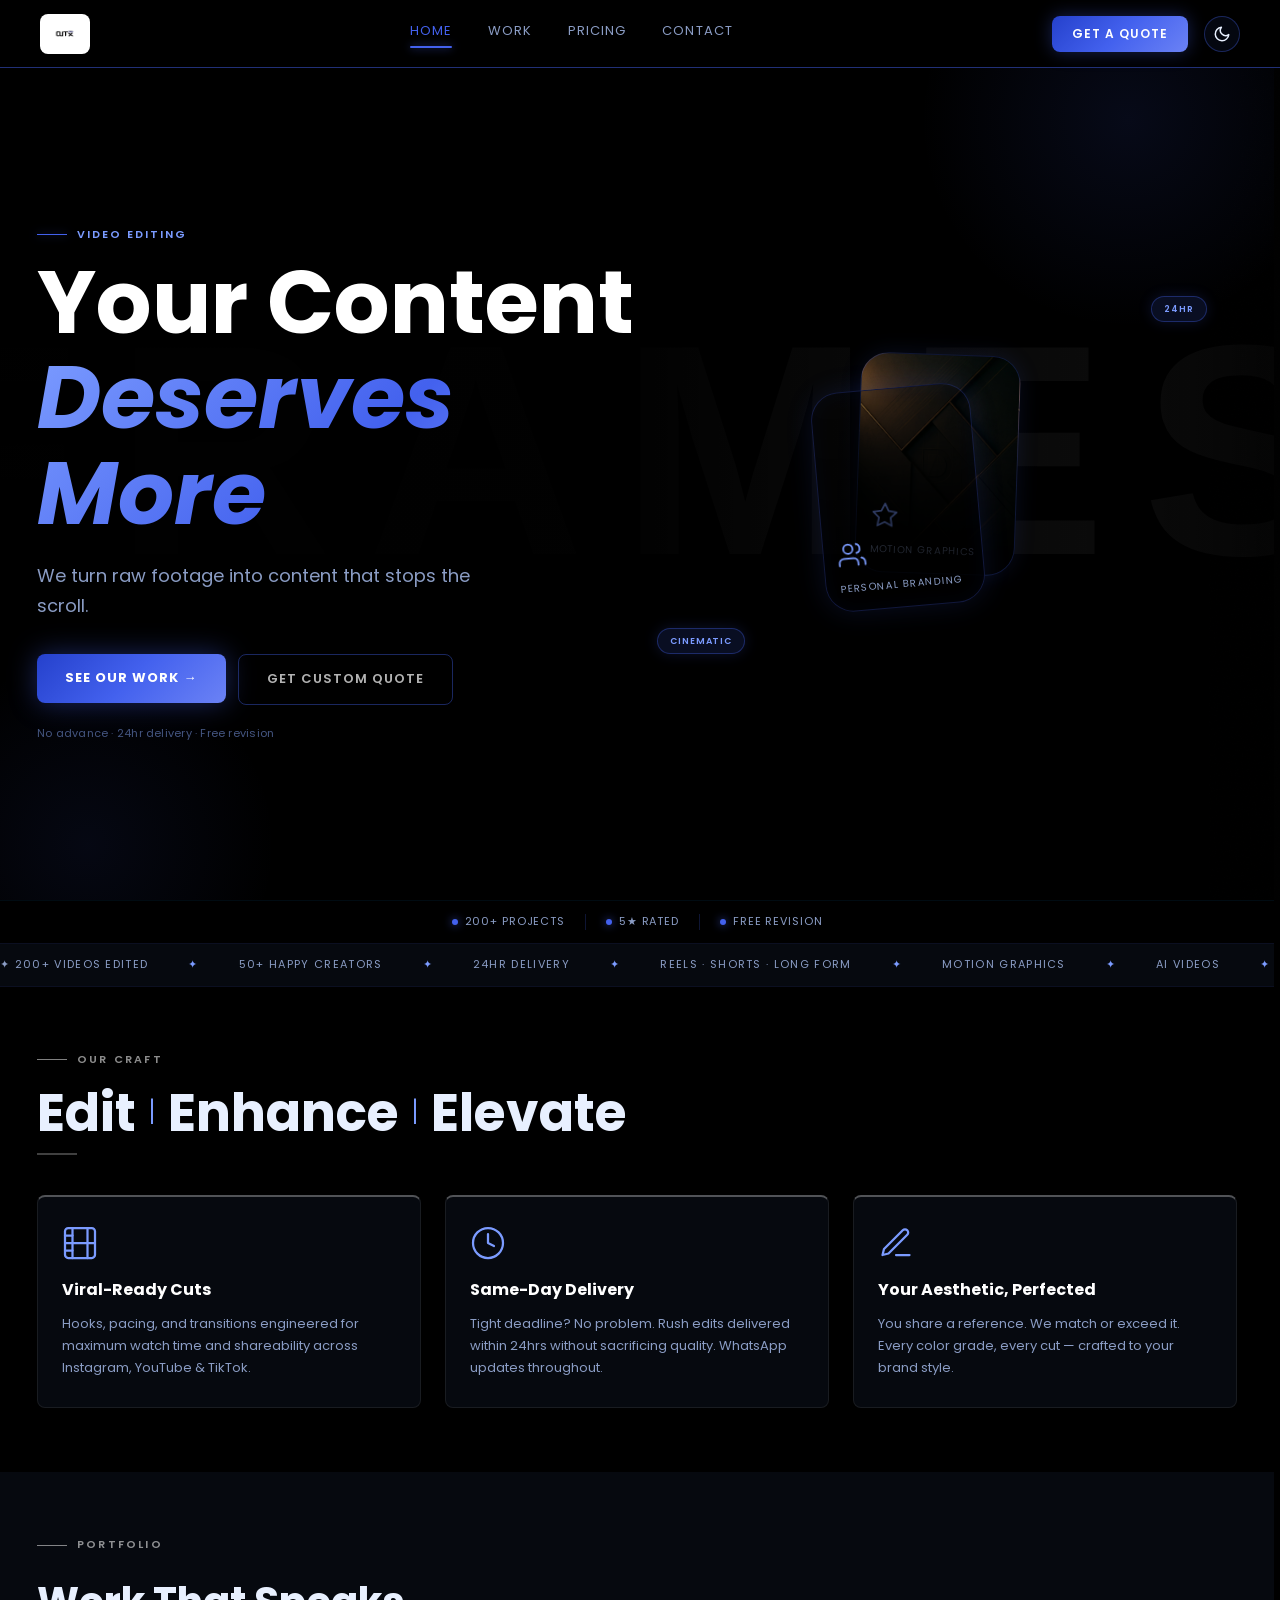
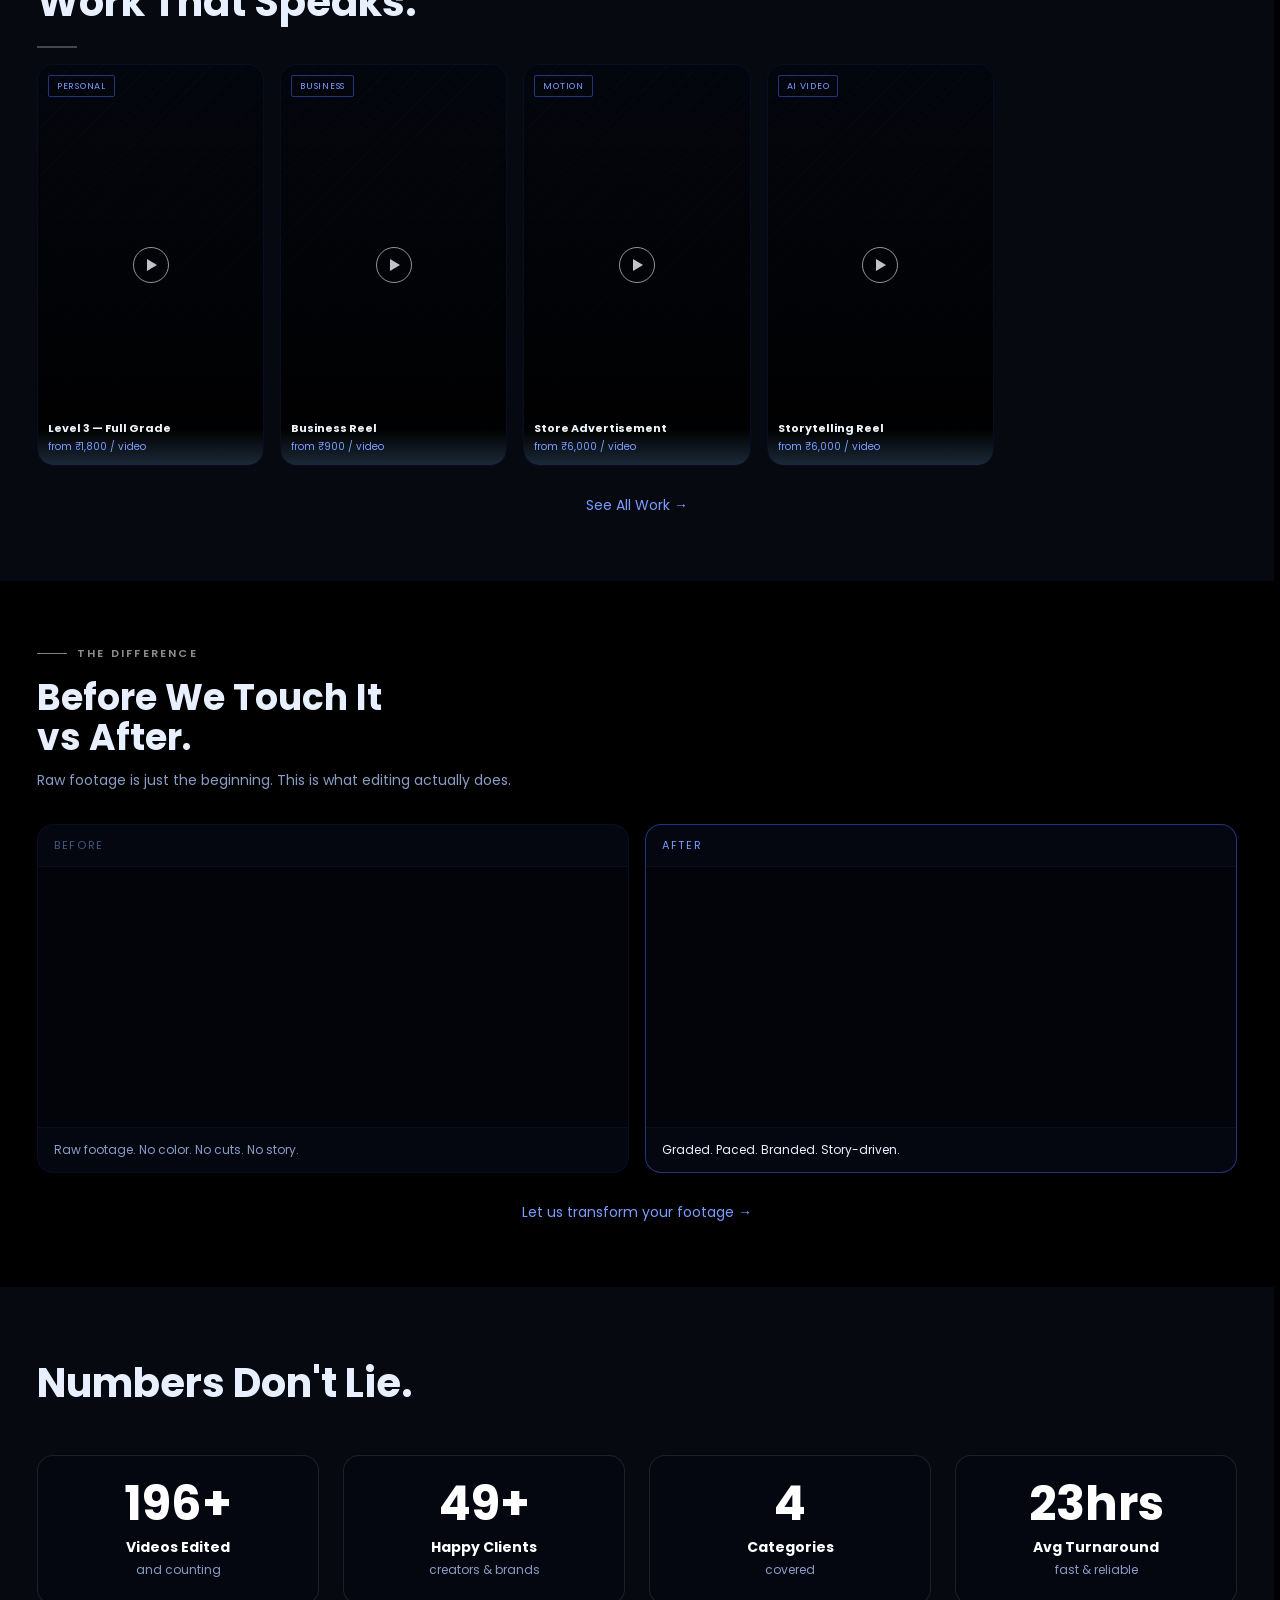
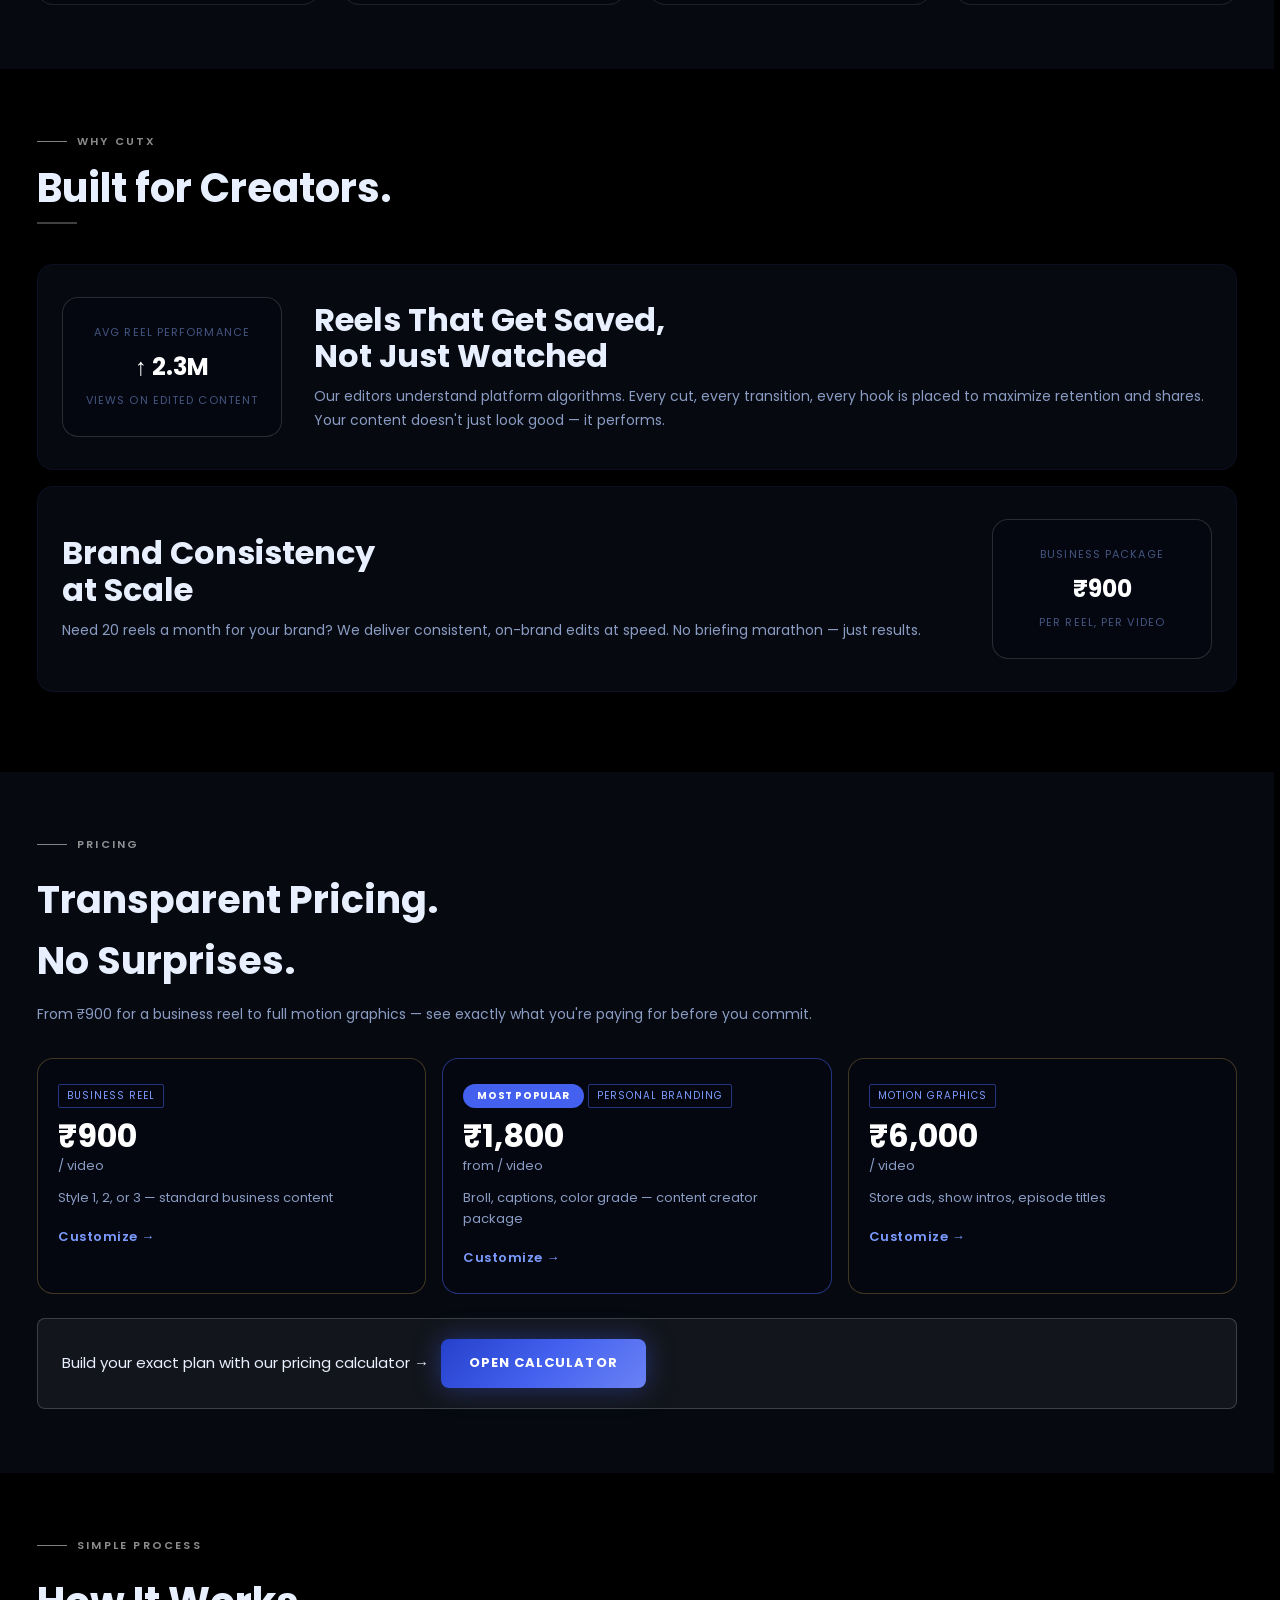
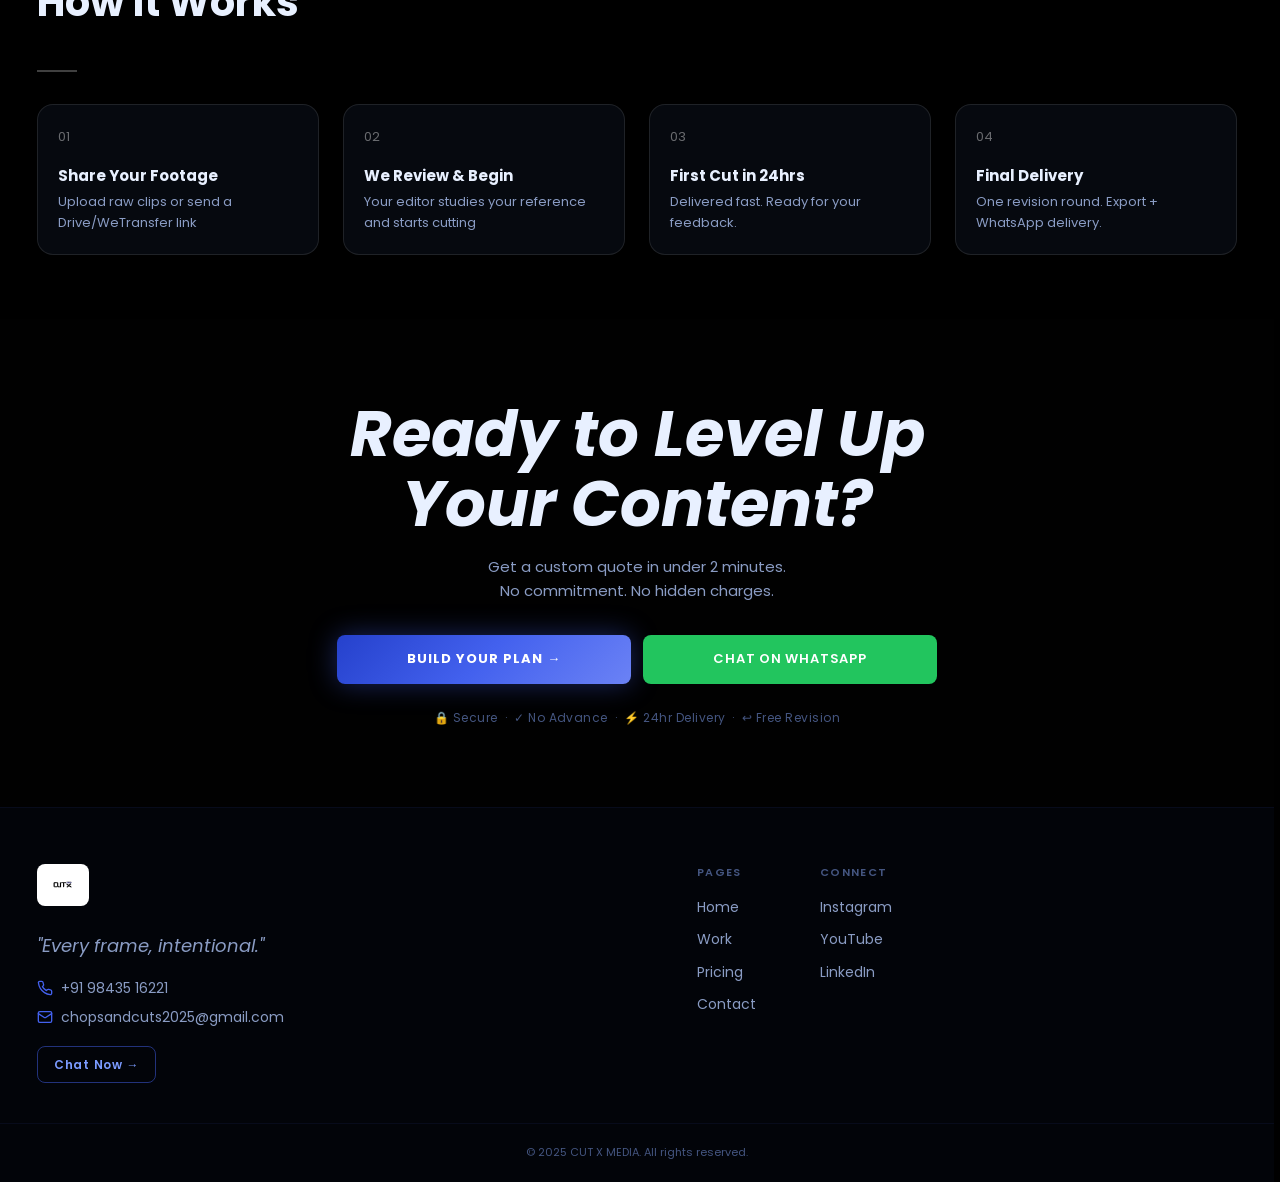
==== commit 3a02d6df: "refactor: update design system to v6.0 with cinematic black and royal indigo theme" ====
--- a/index.html
+++ b/index.html
@@ -82,6 +82,9 @@
     style="background-image:url('images/hero-visual.jpg');background-size:cover;background-position:center right;">
     <!-- theme-aware overlay so text stays readable -->
     <div style="position:absolute;inset:0;background:var(--hero-gradient-base);z-index:1;"></div>
+    <!-- Radial glow blobs -->
+    <div style="position:absolute;top:-10%;right:-5%;width:420px;height:420px;background:radial-gradient(circle, rgba(67,97,238,0.10) 0%, transparent 70%);pointer-events:none;z-index:1;"></div>
+    <div style="position:absolute;bottom:-15%;left:-8%;width:380px;height:380px;background:radial-gradient(circle, rgba(67,97,238,0.08) 0%, transparent 70%);pointer-events:none;z-index:1;"></div>
     <div class="hero-bg-text" aria-hidden="true">
       <span class="hero-bg-word">FRAMES</span>
     </div>
@@ -89,8 +92,8 @@
       <div style="display:flex;align-items:center;gap:0;width:100%;">
         <div class="hero-content">
           <div class="eyebrow anim-0">
-            <div class="eyebrow-line"></div>
-            <span class="eyebrow-text">Video Editing</span>
+            <div class="eyebrow-line" style="background:#4361EE;box-shadow:0 0 8px rgba(67,97,238,0.60);"></div>
+            <span class="eyebrow-text" style="color:#7B9BFF;letter-spacing:0.18em;">Video Editing</span>
           </div>
           <h1 class="anim-1">
             Your Content
@@ -105,6 +108,9 @@
         </div>
         <!-- Desktop card stack -->
         <div class="hero-cards-stack anim-5">
+          <!-- Floating badge chips -->
+          <div class="hero-badge-chip chip-24hr">24hr</div>
+          <div class="hero-badge-chip chip-cinematic">Cinematic</div>
           <div class="hc hc1">
             <div class="hc-icon"><svg viewBox="0 0 24 24">
                 <path d="M17 21v-2a4 4 0 00-4-4H5a4 4 0 00-4 4v2" />
@@ -125,6 +131,17 @@
       </div>
     </div>
   </section>
+
+  <!-- ═══════════ HERO STATS BAR ═══════════ -->
+  <div class="hero-stats-bar">
+    <div class="hero-stats-inner">
+      <span class="hstat"><span class="hstat-dot"></span>200+ Projects</span>
+      <span class="hstat-divider"></span>
+      <span class="hstat"><span class="hstat-dot"></span>5★ Rated</span>
+      <span class="hstat-divider"></span>
+      <span class="hstat"><span class="hstat-dot"></span>Free Revision</span>
+    </div>
+  </div>
 
   <!-- ═══════════ MARQUEE ═══════════ -->
   <div class="marquee-section" aria-hidden="true">
--- a/style.css
+++ b/style.css
@@ -1,32 +1,32 @@
 /* ═══════════════════════════════════════════════════════════════
-   CUT X MEDIA — v3.0 STEEL BLUE × ARCTIC WHITE DESIGN SYSTEM
+   CUT X MEDIA — v6.0 CINEMATIC BLACK × ROYAL INDIGO DESIGN SYSTEM
    Mobile-first: 375px base → 768px → 1024px → 1280px
 ═══════════════════════════════════════════════════════════════ */
 
 /* ── CSS VARIABLES ── */
 :root {
-  /* Backgrounds */
-  --bg-primary:    #1C2B3A;
-  --bg-surface:    #243447;
-  --bg-surface-2:  #1A2D3F;
-  --bg-surface-3:  #162230;
-
-  /* Accent – Steel Blue (replaces gold) */
-  --gold:          #2E6FA3;
-  --gold-light:    #5BA3D0;
-  --gold-dark:     #1A4F7A;
-  --gold-muted:    rgba(46,111,163,0.15);
+  /* Backgrounds – pure cinematic black */
+  --bg-primary:    #000000;
+  --bg-surface:    #06090F;
+  --bg-surface-2:  #040710;
+  --bg-surface-3:  #020409;
+
+  /* Accent – Royal Indigo Blue (premium, deep, cinematic) */
+  --gold:          #4361EE;
+  --gold-light:    #7B9BFF;
+  --gold-dark:     #2541CC;
+  --gold-muted:    rgba(67,97,238,0.12);
 
   /* Text */
-  --text-primary:   #FFFFFF;
-  --text-secondary: #B8D8F0;
-  --text-tertiary:  #6B9AB8;
+  --text-primary:   #E8F0FF;
+  --text-secondary: #8A9CC4;
+  --text-tertiary:  #445580;
   --white:          #FFFFFF;
 
   /* Borders */
-  --border-subtle: rgba(255,255,255,0.08);
-  --border-mid:    rgba(255,255,255,0.15);
-  --border-gold:   rgba(91,163,208,0.50);
+  --border-subtle: rgba(67,97,238,0.08);
+  --border-mid:    rgba(67,97,238,0.22);
+  --border-gold:   rgba(67,97,238,0.50);
 
   /* Semantic */
   --whatsapp-green: #22C55E;
@@ -41,110 +41,158 @@
   --radius-md:     16px;
   --radius-lg:     28px;
 
-  --hero-gradient-base: linear-gradient(to right, rgba(28,43,58,0.95) 50%, rgba(28,43,58,0.4) 100%);
-  --card-gradient-base: linear-gradient(to top, rgba(28,43,58,0.95), rgba(28,43,58,0.2));
-  --nav-bg: rgba(28,43,58,0.94);
-  --overlay-heavy: rgba(28,43,58,0.85);
-  --overlay-mid: rgba(28,43,58,0.7);
+  --hero-gradient-base: linear-gradient(to right, rgba(0,0,0,0.97) 50%, rgba(0,0,0,0.45) 100%);
+  --card-gradient-base: linear-gradient(to top, rgba(0,0,0,0.97), rgba(0,0,0,0.2));
+  --nav-bg: rgba(0,0,0,0.94);
+  --overlay-heavy: rgba(0,0,0,0.90);
+  --overlay-mid: rgba(0,0,0,0.72);
 }
 
 html.light-theme {
-  --bg-primary:    #EDF5FA;
+  /* Backgrounds – crisp white with soft periwinkle tint */
+  --bg-primary:    #F2F4FF;
   --bg-surface:    #FFFFFF;
-  --bg-surface-2:  #D6EAF5;
-  --bg-surface-3:  #BDD8EE;
-
-  --gold:          #2E6FA3;
-  --gold-light:    #5BA3D0;
-  --gold-dark:     #1A4F7A;
-  --gold-muted:    rgba(46,111,163,0.12);
-
-  --text-primary:   #1C2B3A;
-  --text-secondary: #3A6280;
-  --text-tertiary:  #5888A0;
-
-  --border-subtle: rgba(28,43,58,0.08);
-  --border-mid:    rgba(28,43,58,0.15);
-  --border-gold:   rgba(46,111,163,0.40);
-
-  --hero-gradient-base: linear-gradient(to right, rgba(237,245,250,0.98) 50%, rgba(237,245,250,0.4) 100%);
-  --nav-bg: rgba(237,245,250,0.94);
-  --overlay-heavy: rgba(237,245,250,0.90);
-  --overlay-mid: rgba(237,245,250,0.70);
+  --bg-surface-2:  #E8ECFF;
+  --bg-surface-3:  #D4DBFF;
+
+  /* Accent – Royal Indigo (light mode) */
+  --gold:          #4361EE;
+  --gold-light:    #7B9BFF;
+  --gold-dark:     #2541CC;
+  --gold-muted:    rgba(67,97,238,0.10);
+
+  /* Text */
+  --text-primary:   #0A0F2E;
+  --text-secondary: #2A3A7A;
+  --text-tertiary:  #5566AA;
+
+  /* Borders */
+  --border-subtle: rgba(67,97,238,0.12);
+  --border-mid:    rgba(67,97,238,0.25);
+  --border-gold:   rgba(67,97,238,0.50);
+
+  --hero-gradient-base: linear-gradient(to right, rgba(242,244,255,0.98) 50%, rgba(242,244,255,0.4) 100%);
+  --nav-bg: rgba(242,244,255,0.95);
+  --overlay-heavy: rgba(242,244,255,0.92);
+  --overlay-mid: rgba(242,244,255,0.72);
 }
 
 html.light-theme .hero-bg-word {
-  opacity: 0.012;
+  opacity: 0.025;
+  color: #4361EE;
 }
 
 /* ═══════════════════════════════════════════
-   LIGHT THEME — Override all hardcoded rgba(255,255,255,...) dark-mode whites
+   LIGHT THEME — Neon Blue Bright Mode Overrides
 ═══════════════════════════════════════════ */
 
 /* Eyebrow & section rules */
-html.light-theme .eyebrow-line          { background: rgba(28,43,58,0.3); }
+html.light-theme .eyebrow-line          { background: rgba(67,97,238,0.4); }
 html.light-theme .eyebrow-text          { color: var(--gold); }
-html.light-theme .section-rule          { background: rgba(28,43,58,0.25); }
+html.light-theme .section-rule          { background: rgba(67,97,238,0.3); }
 
 /* Buttons */
-html.light-theme .btn-outline           { color: var(--gold-dark); border-color: rgba(28,43,58,0.30); }
-html.light-theme .btn-outline:hover     { border-color: var(--gold); background: rgba(46,111,163,0.08); }
+html.light-theme .btn-outline           { color: var(--gold-dark); border-color: rgba(67,97,238,0.35); }
+html.light-theme .btn-outline:hover     { border-color: var(--gold); background: rgba(67,97,238,0.08); color: var(--gold); }
 html.light-theme .btn-gold              { color: #FFFFFF; }
 
 /* Desktop nav */
-html.light-theme .nav-quote             { color: var(--gold-dark); border-color: rgba(28,43,58,0.30); }
+html.light-theme .desktop-nav           { border-bottom: 1px solid rgba(67,97,238,0.20); }
+html.light-theme .mobile-top-bar        { border-bottom: 1px solid rgba(67,97,238,0.20); }
+html.light-theme .nav-quote             { color: var(--gold-dark); border-color: rgba(67,97,238,0.35); }
 html.light-theme .nav-quote:hover       { background: var(--gold); color: #FFFFFF; border-color: var(--gold); }
+html.light-theme .nav-links a           { color: var(--text-secondary); }
+html.light-theme .nav-links a:hover     { color: var(--gold); }
 html.light-theme .nav-links a.active    { color: var(--gold-dark); }
 html.light-theme .nav-links a.active::after { background: var(--gold); }
 
 /* Mobile nav active */
+html.light-theme .mobile-nav            { background: #FFFFFF; border-top: 1px solid rgba(67,97,238,0.15); }
+html.light-theme .mobile-nav a          { color: var(--text-tertiary); }
 html.light-theme .mobile-nav a.active,
-html.light-theme .mobile-nav a:active   { color: var(--gold-dark); }
+html.light-theme .mobile-nav a:active   { color: var(--gold); }
 
 /* Feature cards */
-html.light-theme .feature-card          { border: 1px solid rgba(28,43,58,0.12); border-top: 2px solid var(--gold); }
-html.light-theme .feature-card:hover    { border-color: rgba(28,43,58,0.2); }
-html.light-theme .feature-card:hover    { border-top-color: var(--gold-light); }
+html.light-theme .feature-card          { background: #FFFFFF; border: 1px solid rgba(67,97,238,0.12); border-top: 2px solid var(--gold); }
+html.light-theme .feature-card:hover    { border-color: rgba(67,97,238,0.25); border-top-color: var(--gold-light); transform: translateY(-4px); }
 html.light-theme .feature-title         { color: var(--text-primary); }
+html.light-theme .feature-icon          { color: var(--gold); }
 
 /* Stat cells */
-html.light-theme .stat-cell             { border: 1px solid rgba(28,43,58,0.10); }
+html.light-theme .stat-cell             { border: 1px solid rgba(67,97,238,0.12); background: #FFFFFF; }
 html.light-theme .stat-num              { color: var(--gold); }
 html.light-theme .stat-label-1          { color: var(--text-primary); }
 
 /* Value visual */
-html.light-theme .value-visual          { border: 1px solid rgba(46,111,163,0.30); }
+html.light-theme .value-visual          { border: 1px solid rgba(67,97,238,0.30); background: rgba(67,97,238,0.04); }
 html.light-theme .value-visual .v-stat  { color: var(--gold-dark); }
 
 /* Pricing card numbers */
 html.light-theme .price-amount          { color: var(--gold-dark); }
 
 /* Pricing CTA banner */
-html.light-theme .pricing-cta-banner    { background: rgba(46,111,163,0.08); border: 1px solid rgba(46,111,163,0.30); }
+html.light-theme .pricing-cta-banner    { background: rgba(67,97,238,0.06); border: 1px solid rgba(67,97,238,0.25); }
 
 /* Process steps */
-html.light-theme .process-step-item     { border: 1px solid rgba(28,43,58,0.10); }
-html.light-theme .step-num-text         { color: var(--gold); opacity: 0.6; }
+html.light-theme .process-step-item     { border: 1px solid rgba(67,97,238,0.12); background: #FFFFFF; }
+html.light-theme .step-num-text         { color: var(--gold); opacity: 0.55; }
 
 /* Work page */
 html.light-theme .cat-row-header span   { color: var(--gold); }
 
 /* Sticky price bar */
-html.light-theme .sticky-price-bar      { border-top: 1px solid rgba(46,111,163,0.30); }
+html.light-theme .sticky-price-bar      { border-top: 1px solid rgba(67,97,238,0.25); }
 html.light-theme .sticky-price-bar .price-amount { color: var(--gold-dark); }
 
 /* Modal price */
 html.light-theme .modal-price           { color: var(--gold-dark); }
 
 /* Card overlays – keep dark gradient for readability over video */
-html.light-theme .card-info             { background: linear-gradient(to top, rgba(15,30,45,0.95), transparent); }
+html.light-theme .card-info             { background: linear-gradient(to top, rgba(2,13,31,0.95), transparent); }
 html.light-theme .card-info h4          { color: #FFFFFF; }
-html.light-theme .card-badge            { background: rgba(15,30,45,0.70); }
+html.light-theme .card-badge            { background: rgba(2,13,31,0.70); }
 
 /* Modal close */
-html.light-theme .modal-close           { background: rgba(28,43,58,0.5); border-color: rgba(28,43,58,0.2); }
+html.light-theme .modal-close           { background: rgba(67,97,238,0.12); border-color: rgba(67,97,238,0.25); color: var(--gold-dark); }
+
+/* Scrollbar bright mode */
+html.light-theme ::-webkit-scrollbar { width: 6px; }
+html.light-theme ::-webkit-scrollbar-track { background: var(--bg-primary); }
+html.light-theme ::-webkit-scrollbar-thumb {
+  background: linear-gradient(to bottom, #7B9BFF, #4361EE);
+  border-radius: 3px;
+}
+
+/* Marquee separator tint */
+html.light-theme .marquee-track .sep { color: var(--gold); }
+
+/* Portfolio card hover */
+html.light-theme .portfolio-card:hover  { border-color: var(--border-gold); }
 
 /* Popular pill stays white on blue — fine in both modes */
+
+/* ═══════════════════════════════════════════
+   DARK MODE — Neon Blue accent overrides
+═══════════════════════════════════════════ */
+
+/* Dark mode btn-gold text – white on deep blue gradient */
+html:not(.light-theme) .btn-gold {
+  color: #FFFFFF;
+  font-weight: 700;
+}
+
+/* Active mobile nav in neon blue */
+html:not(.light-theme) .mobile-nav a.active {
+  color: var(--gold-light);
+}
+
+/* Dark mode scrollbar */
+html:not(.light-theme) ::-webkit-scrollbar { width: 6px; }
+html:not(.light-theme) ::-webkit-scrollbar-track { background: var(--bg-primary); }
+html:not(.light-theme) ::-webkit-scrollbar-thumb {
+  background: linear-gradient(to bottom, #7B9BFF, #4361EE);
+  border-radius: 3px;
+}
 
 /* ── RESET ── */
 *, *::before, *::after { margin: 0; padding: 0; box-sizing: border-box; }
@@ -237,7 +285,7 @@
   display: inline-flex;
   align-items: center;
   gap: 6px;
-  background: var(--gold);
+  background: linear-gradient(135deg, #2541CC, #4361EE, #6B82F5);
   color: #FFFFFF;
   padding: 14px 28px;
   font-family: 'Poppins', sans-serif;
@@ -248,16 +296,17 @@
   border-radius: var(--radius-sm);
   border: none;
   cursor: pointer;
-  transition: background 200ms ease, transform 200ms ease;
-}
-.btn-gold:hover { background: var(--gold-light); transform: scale(1.02); }
+  box-shadow: 0 0 28px rgba(67,97,238,0.40);
+  transition: box-shadow 200ms ease, transform 200ms ease, filter 200ms ease;
+}
+.btn-gold:hover { filter: brightness(1.10); transform: scale(1.02); box-shadow: 0 0 44px rgba(67,97,238,0.60); }
 
 .btn-outline {
   display: inline-flex;
   align-items: center;
   gap: 6px;
   background: transparent;
-  color: #FFFFFF;
+  color: rgba(255,255,255,0.70);
   padding: 13px 28px;
   font-family: 'Poppins', sans-serif;
   font-size: 13px;
@@ -265,12 +314,11 @@
   letter-spacing: 0.08em;
   text-transform: uppercase;
   border-radius: var(--radius-sm);
-  border: 1px solid rgba(255,255,255,0.35);
+  border: 1px solid rgba(67,97,238,0.40);
   cursor: pointer;
-  transition: border-color 200ms ease, background 200ms ease;
-}
-.btn-outline:hover { border-color: rgba(255,255,255,0.7); background: rgba(255,255,255,0.06); }
-.btn-outline:hover { border-color: var(--gold-light); color: var(--gold-light); }
+  transition: border-color 200ms ease, background 200ms ease, color 200ms ease;
+}
+.btn-outline:hover { border-color: rgba(67,97,238,0.75); background: rgba(67,97,238,0.10); color: #fff; }
 
 /* Theme Toggle Button */
 .theme-toggle {
@@ -281,14 +329,15 @@
   height: 36px;
   border-radius: 50%;
   background: var(--bg-surface-2);
-  border: 1px solid var(--border-mid);
+  border: 1px solid rgba(67,97,238,0.35);
   color: var(--text-primary);
   cursor: pointer;
   transition: all 200ms ease;
 }
 .theme-toggle:hover {
-  border-color: var(--gold-light);
-  color: var(--gold-light);
+  border-color: var(--gold);
+  color: var(--gold);
+  box-shadow: 0 0 10px rgba(67,97,238,0.30);
 }
 .theme-toggle svg {
   width: 18px;
@@ -330,7 +379,7 @@
   justify-content: center;
   height: 52px;
   background: var(--bg-primary);
-  border-bottom: 1px solid rgba(94,163,208,0.2);
+  border-bottom: 1px solid var(--border-gold);
   position: sticky;
   top: 0;
   z-index: 100;
@@ -364,7 +413,7 @@
   background: var(--nav-bg);
   backdrop-filter: blur(16px) saturate(140%);
   -webkit-backdrop-filter: blur(16px) saturate(140%);
-  border-bottom: 1px solid rgba(94,163,208,0.2);
+  border-bottom: 1px solid var(--border-gold);
   z-index: 200;
 }
 .desktop-nav .container {
@@ -391,18 +440,20 @@
 }
 .nav-links a:hover { color: var(--text-primary); }
 .nav-links a.active {
-  color: #FFFFFF;
+  color: var(--gold);
 }
 .nav-links a.active::after {
   content: '';
   position: absolute;
   bottom: -2px; left: 0; right: 0;
-  height: 1px;
-  background: rgba(255,255,255,0.6);
+  height: 2px;
+  background: var(--gold);
+  border-radius: 2px;
+  box-shadow: 0 0 8px rgba(67,97,238,0.70);
 }
 .nav-quote {
-  background: transparent;
-  border: 1px solid rgba(255,255,255,0.45);
+  background: linear-gradient(135deg, #2541CC, #4361EE, #6B82F5);
+  border: none;
   color: #FFFFFF;
   padding: 9px 20px;
   font-family: 'Poppins', sans-serif;
@@ -412,9 +463,10 @@
   text-transform: uppercase;
   border-radius: var(--radius-sm);
   cursor: pointer;
-  transition: background 200ms ease, border-color 200ms ease;
-}
-.nav-quote:hover { background: var(--gold); border-color: var(--gold); }
+  box-shadow: 0 0 18px rgba(67,97,238,0.35);
+  transition: box-shadow 200ms ease, filter 200ms ease;
+}
+.nav-quote:hover { filter: brightness(1.10); box-shadow: 0 0 32px rgba(67,97,238,0.60); }
 
 /* ── MOBILE BOTTOM NAV ── */
 .mobile-nav {
@@ -510,11 +562,22 @@
 .hero-bg-word {
   font-family: 'Poppins', sans-serif;
   font-size: clamp(120px, 35vw, 300px);
-  font-weight: 700;
-  color: var(--text-primary);
-  opacity: 0.03;
+  font-weight: 900;
+  /* Cinematic horizontal fade: visible center, fades to transparent on both sides */
+  background: linear-gradient(
+    to right,
+    transparent 0%,
+    rgba(255,255,255,0.10) 20%,
+    rgba(255,255,255,0.18) 50%,
+    rgba(255,255,255,0.10) 80%,
+    transparent 100%
+  );
+  -webkit-background-clip: text;
+  -webkit-text-fill-color: transparent;
+  background-clip: text;
   white-space: nowrap;
   user-select: none;
+  letter-spacing: 0.12em;
 }
 .hero-content {
   position: relative;
@@ -529,12 +592,15 @@
   font-size: 28px;
   line-height: 1.08;
   margin-bottom: 10px;
+  color: #ffffff;
 }
 .hero h1 .line-2 {
-  color: var(--gold-light);
+  background: linear-gradient(135deg, #7B9BFF, #4361EE, #9BAEFF);
+  -webkit-background-clip: text;
+  -webkit-text-fill-color: transparent;
+  background-clip: text;
   font-style: italic;
   display: block;
-  opacity: 0.9;
 }
 .hero-sub {
   font-family: 'Poppins', sans-serif;
@@ -584,7 +650,7 @@
   position: absolute;
   width: 160px;
   height: 220px;
-  background-color: var(--bg-surface-2);
+  background: linear-gradient(160deg, #0d1f3c, #040d1f);
   background-size: cover;
   background-position: center;
   border-radius: var(--radius-lg);
@@ -618,21 +684,95 @@
   stroke-linejoin: round;
 }
 .hc1 {
-  border: 1px solid var(--border-gold);
+  border: 1px solid rgba(67,97,238,0.25);
+  box-shadow: 0 0 28px rgba(67,97,238,0.14), inset 0 0 20px rgba(37,65,204,0.06);
   transform: rotate(-5deg) translateX(0) translateY(10px);
   z-index: 3;
-  background-image: var(--card-gradient-base), url('images/thumb-personal-branding.webp');
+  background-image: linear-gradient(160deg, rgba(15,20,55,0.92), rgba(4,6,28,0.97)), url('images/thumb-personal-branding.webp');
 }
 .hc2 {
-  border: 1px solid var(--border-mid);
+  border: 1px solid rgba(67,97,238,0.22);
+  box-shadow: 0 0 22px rgba(67,97,238,0.12);
   transform: rotate(2deg) translateY(-20px);
   z-index: 2;
-  background-image: var(--card-gradient-base), url('images/thumb-motion-graphics.webp');
+  background-image: linear-gradient(160deg, rgba(15,20,55,0.92), rgba(4,6,28,0.97)), url('images/thumb-motion-graphics.webp');
 }
 .hc3 {
-  border: 1px solid var(--border-subtle);
+  border: 1px solid rgba(67,97,238,0.12);
   transform: rotate(9deg) translateX(0) translateY(10px);
   z-index: 1;
+}
+
+/* Floating glassmorphism badge chips near hero card */
+.hero-badge-chip {
+  position: absolute;
+  background: rgba(67,97,238,0.14);
+  border: 1px solid rgba(67,97,238,0.35);
+  backdrop-filter: blur(10px);
+  -webkit-backdrop-filter: blur(10px);
+  border-radius: 20px;
+  padding: 5px 12px;
+  font-family: 'Poppins', sans-serif;
+  font-size: 9px;
+  font-weight: 600;
+  letter-spacing: 0.10em;
+  text-transform: uppercase;
+  color: var(--gold-light);
+  white-space: nowrap;
+  z-index: 10;
+  box-shadow: 0 0 14px rgba(67,97,238,0.18);
+}
+.hero-badge-chip.chip-24hr {
+  top: 12px;
+  right: -30px;
+  animation: chipFloat 3s ease-in-out infinite;
+}
+.hero-badge-chip.chip-cinematic {
+  bottom: 30px;
+  left: -40px;
+  animation: chipFloat 3.5s ease-in-out 0.5s infinite;
+}
+@keyframes chipFloat {
+  0%, 100% { transform: translateY(0); }
+  50%       { transform: translateY(-6px); }
+}
+
+/* ── HERO STATS BAR ── */
+.hero-stats-bar {
+  border-top: 1px solid rgba(0,150,255,0.07);
+  background: var(--bg-primary);
+  padding: 12px var(--pad-x);
+}
+.hero-stats-inner {
+  display: flex;
+  align-items: center;
+  justify-content: center;
+  gap: 20px;
+  flex-wrap: wrap;
+}
+.hstat {
+  display: flex;
+  align-items: center;
+  gap: 7px;
+  font-family: 'Poppins', sans-serif;
+  font-size: 11px;
+  color: var(--text-secondary);
+  letter-spacing: 0.08em;
+  text-transform: uppercase;
+}
+.hstat-dot {
+  width: 6px;
+  height: 6px;
+  border-radius: 50%;
+  background: var(--gold);
+  box-shadow: 0 0 8px rgba(67,97,238,0.80);
+  flex-shrink: 0;
+}
+.hstat-divider {
+  width: 1px;
+  height: 16px;
+  background: rgba(67,97,238,0.22);
+  flex-shrink: 0;
 }
 
 /* ── MARQUEE ── */
@@ -2133,9 +2273,86 @@
 }
 
 /* ═══════════════════════════════════════════
-   RESPONSIVE — MOBILE SWIPE DECK
+   RESPONSIVE — MOBILE HERO FIXES
 ═══════════════════════════════════════════ */
 @media(max-width: 767px) {
+
+  /* Hero: single-column, full-width text */
+  .hero {
+    padding: 80px var(--pad-x) 40px;
+    min-height: auto;
+    overflow: hidden;
+  }
+  .hero .container > div {
+    flex-direction: column !important;
+    align-items: flex-start !important;
+  }
+
+  /* Full-width text content */
+  .hero-content {
+    flex: 0 0 100% !important;
+    max-width: 100% !important;
+    width: 100%;
+  }
+
+  /* Hide card stack completely on mobile */
+  .hero-cards-stack {
+    display: none !important;
+  }
+
+  /* Hero heading: readable mobile size */
+  .hero h1 {
+    font-size: 36px;
+    line-height: 1.1;
+    margin-bottom: 12px;
+  }
+
+  /* Show the subtitle on mobile */
+  .hero-sub {
+    display: block !important;
+    font-size: 13px;
+    line-height: 1.6;
+    margin-bottom: 20px;
+  }
+
+  /* Eyebrow */
+  .hero .eyebrow-text { font-size: 9px; letter-spacing: 0.1em; }
+  .hero .eyebrow-line { width: 20px; }
+  .hero .eyebrow { margin-bottom: 14px; }
+
+  /* CTA buttons: row on mobile */
+  .hero-ctas {
+    flex-direction: row;
+    flex-wrap: wrap;
+    gap: 10px;
+    margin-bottom: 16px;
+  }
+  .hero-ctas .btn-gold,
+  .hero-ctas .btn-outline {
+    padding: 11px 18px;
+    font-size: 11px;
+    flex: 1;
+    justify-content: center;
+    min-width: 130px;
+  }
+
+  .hero-trust {
+    font-size: 10px;
+    color: var(--text-tertiary);
+  }
+
+  /* Hide floating badge chips on mobile */
+  .hero-badge-chip {
+    display: none !important;
+  }
+
+  /* Stats bar: wrap to 2 rows nicely */
+  .hero-stats-bar { padding: 10px var(--pad-x); }
+  .hero-stats-inner { gap: 12px 16px; justify-content: flex-start; }
+  .hstat { font-size: 10px; }
+  .hstat-divider { display: none; }
+
+  /* Swipe deck */
   .swipe-deck {
     position: relative;
     width: 100%;
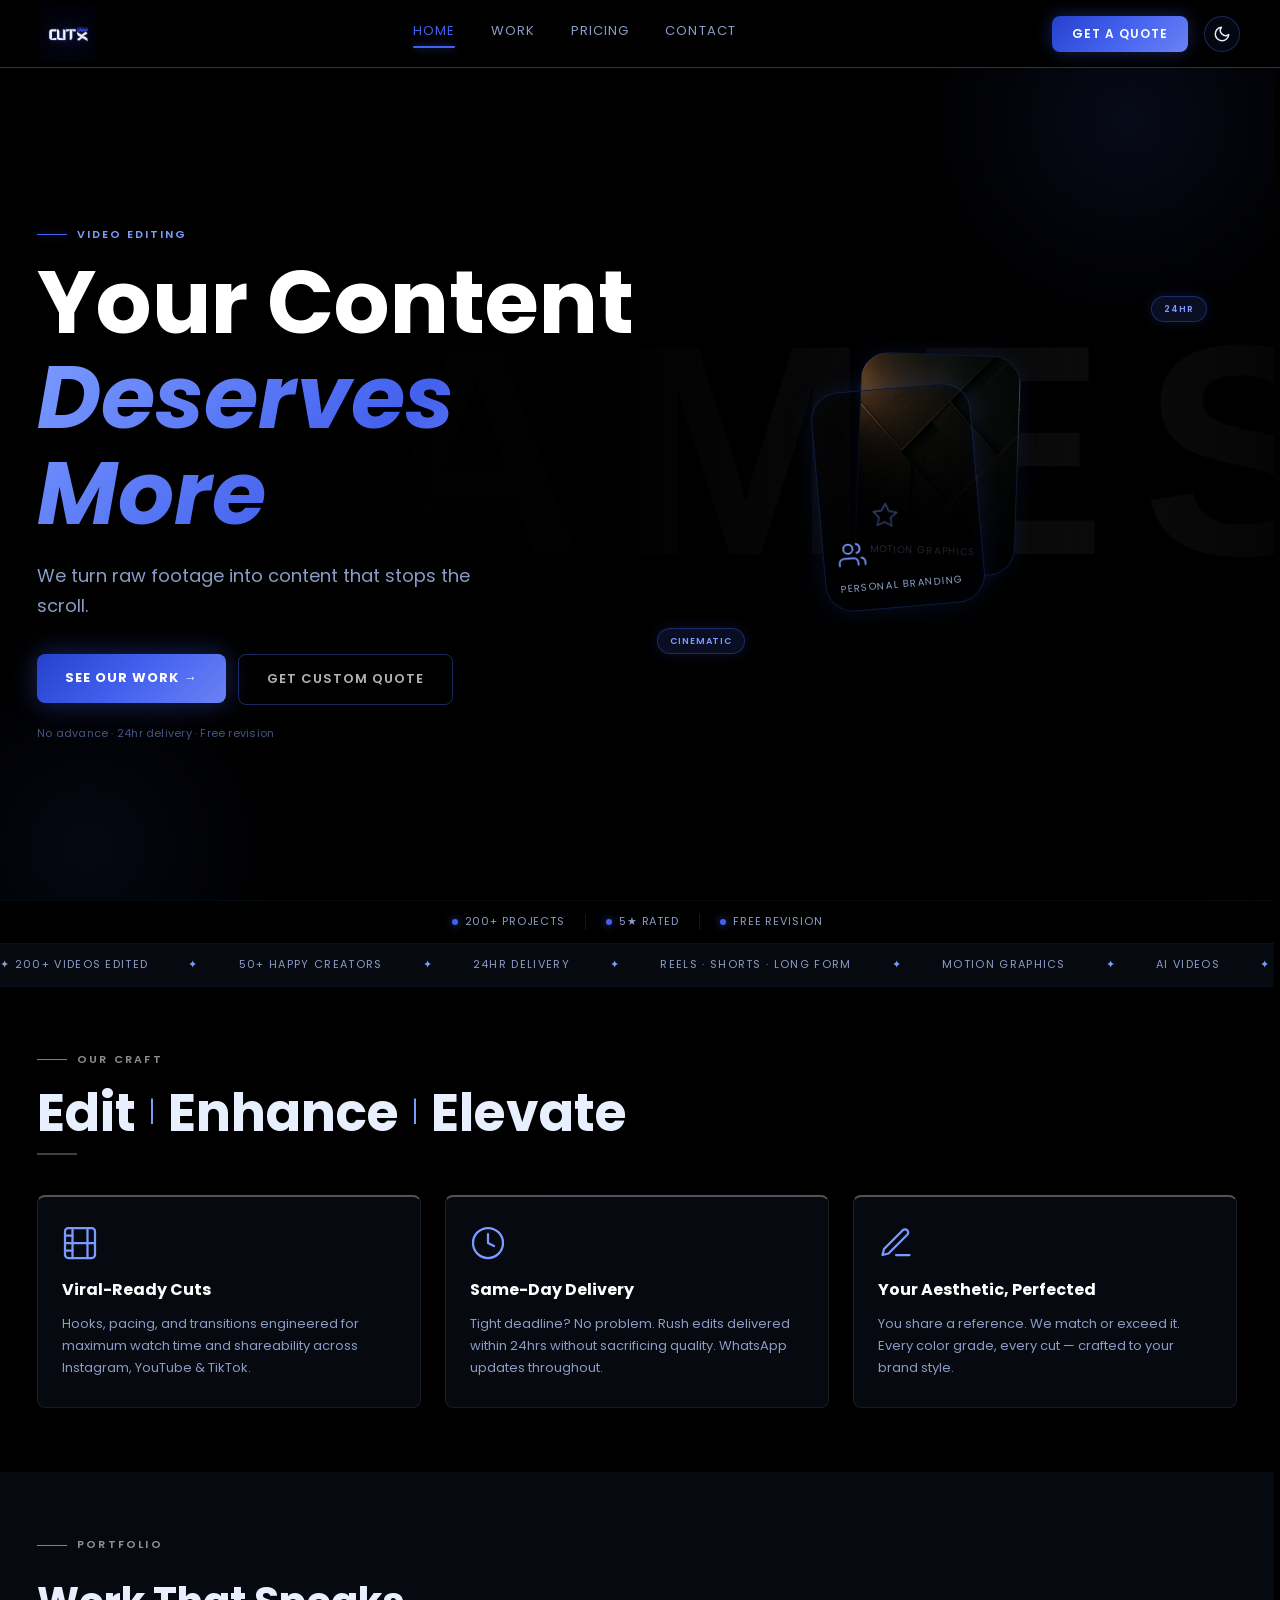
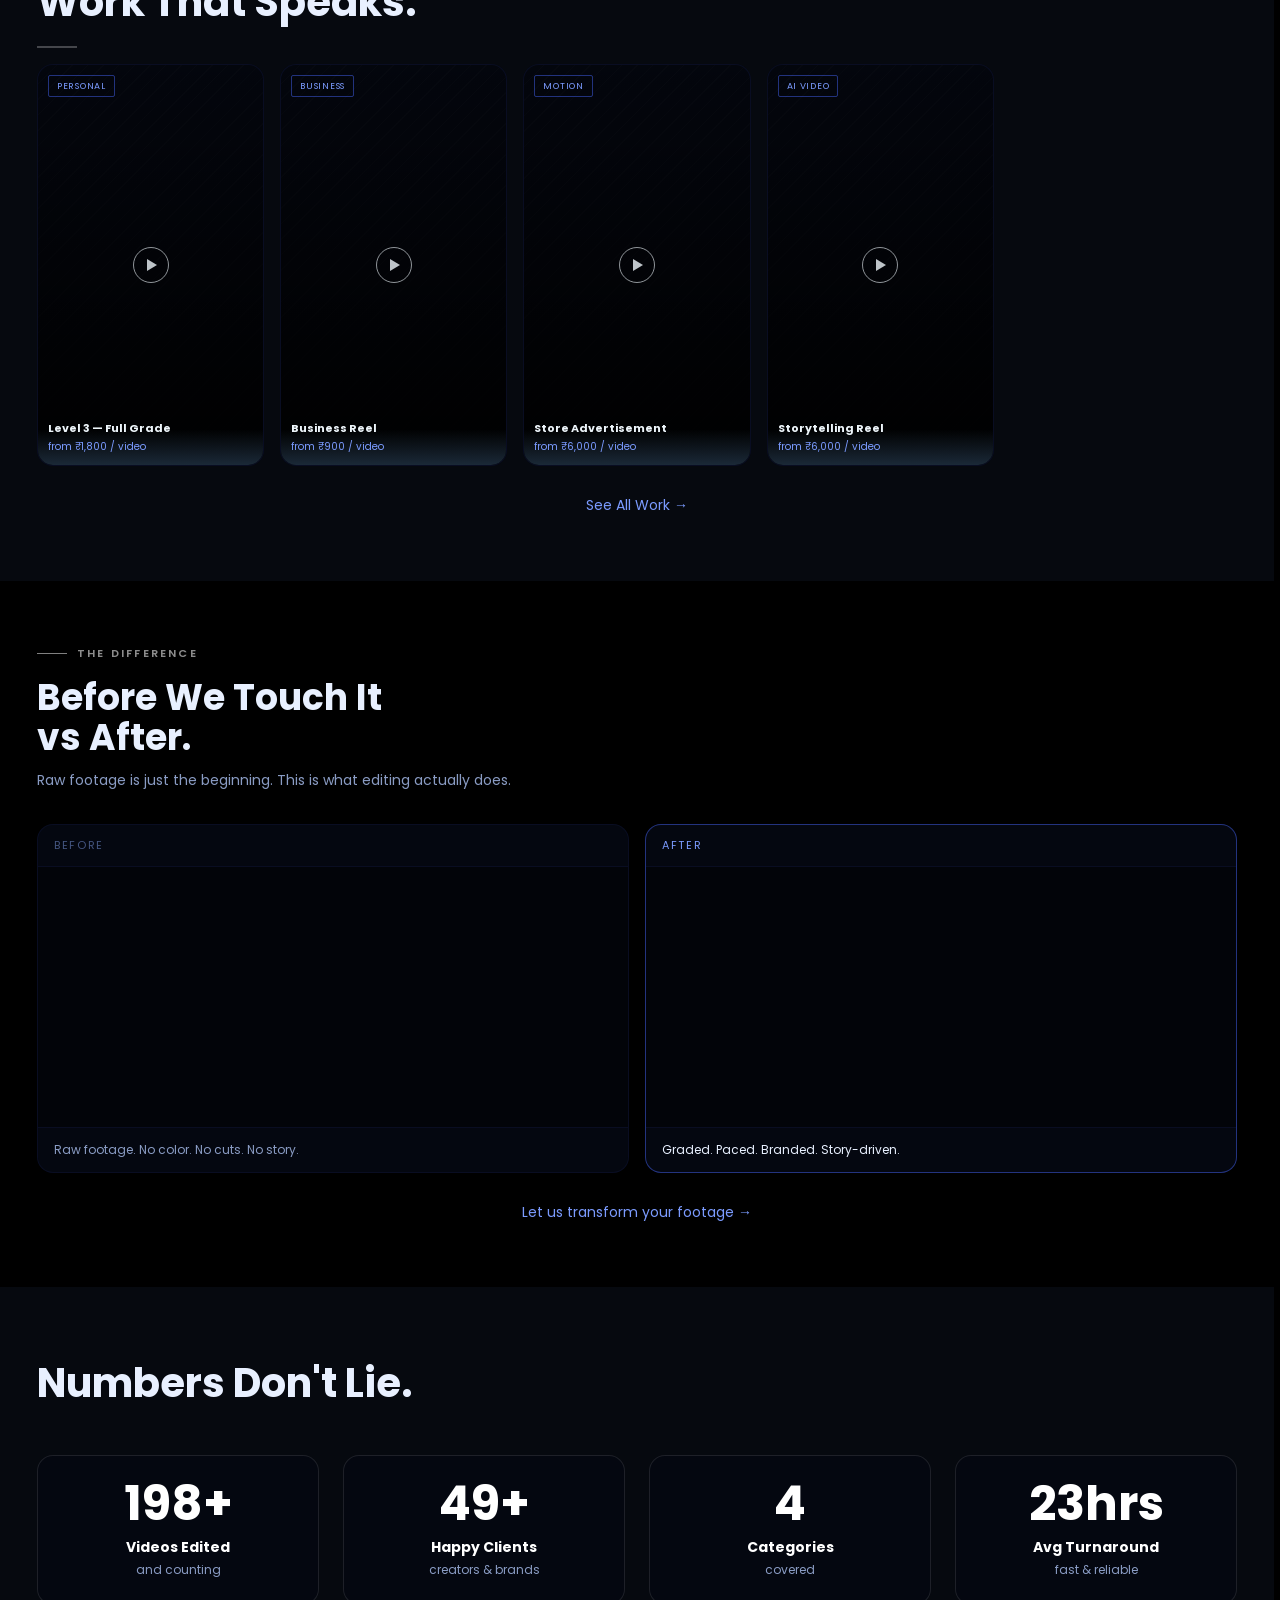
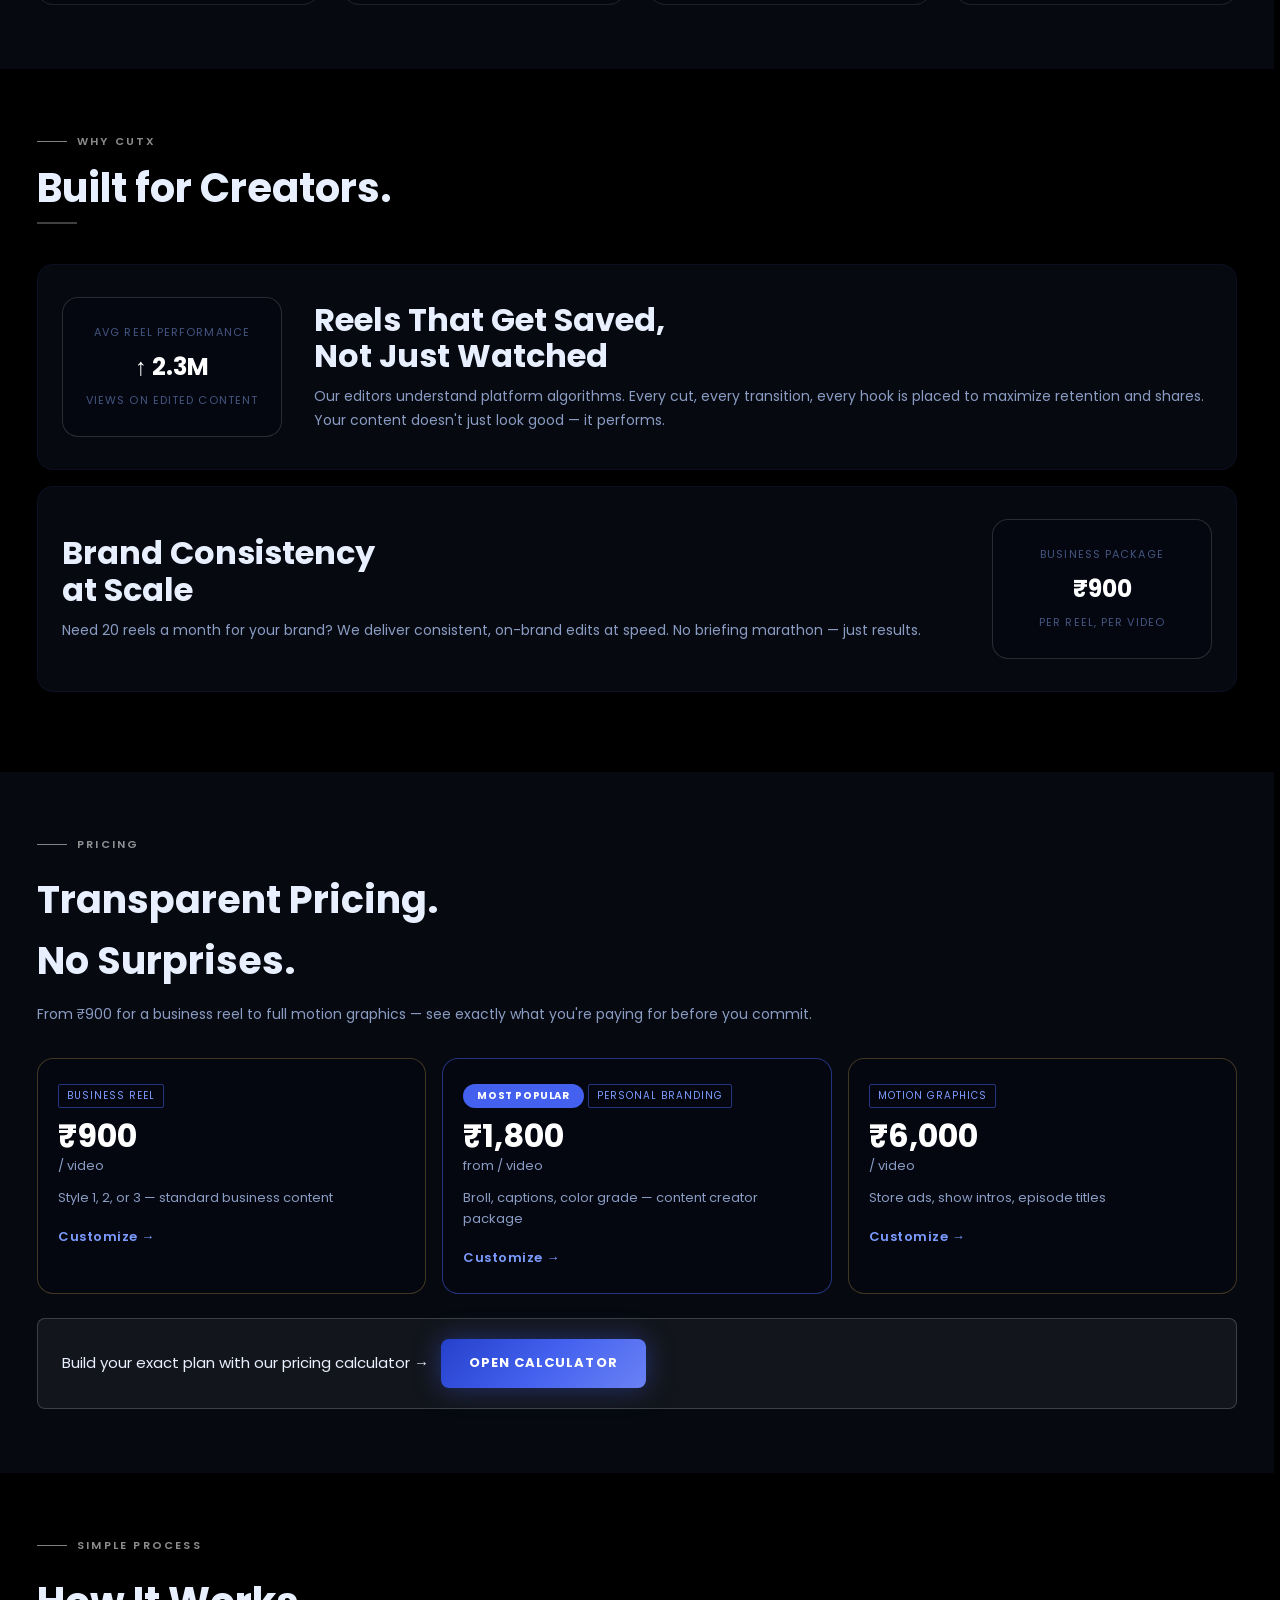
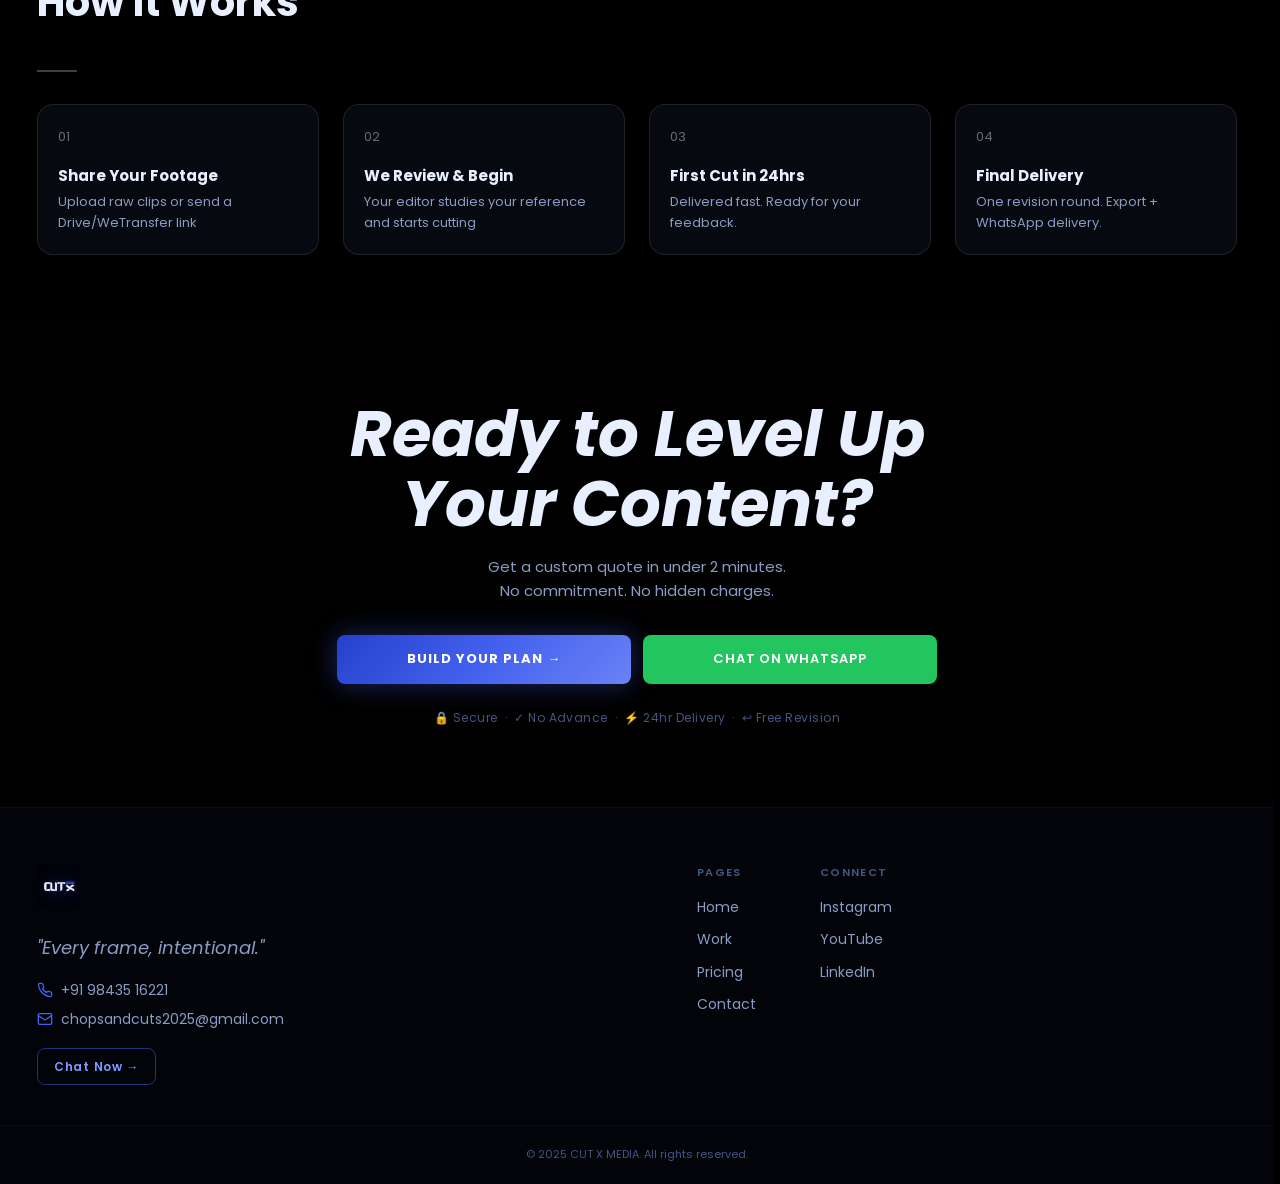
==== commit 05b13858: "style: increase height of logo elements in header and footer" ====
--- a/index.html
+++ b/index.html
@@ -529,7 +529,7 @@
       <div class="footer-grid">
         <div>
           <a href="index.html" class="logo-pill" style="display:inline-flex;margin-bottom:14px;"><img src="logo.jpg"
-              alt="CUT X MEDIA" style="height:32px;"></a>
+              alt="CUT X MEDIA" style="height:44px;"></a>
           <p class="footer-tagline">"Every frame, intentional."</p>
           <div class="footer-contact">
             <p style="display:flex;align-items:center;gap:8px;"><svg viewBox="0 0 24 24" fill="none"
--- a/style.css
+++ b/style.css
@@ -392,14 +392,14 @@
   z-index: -1;
 }
 .logo-pill {
-  background: #fff;
-  padding: 5px 10px;
-  border-radius: var(--radius-sm);
+  background: transparent;
+  padding: 0;
+  border-radius: 0;
   display: inline-flex;
   align-items: center;
 }
 .logo-pill img {
-  height: 30px;
+  height: 56px;
   width: auto;
   display: block;
 }
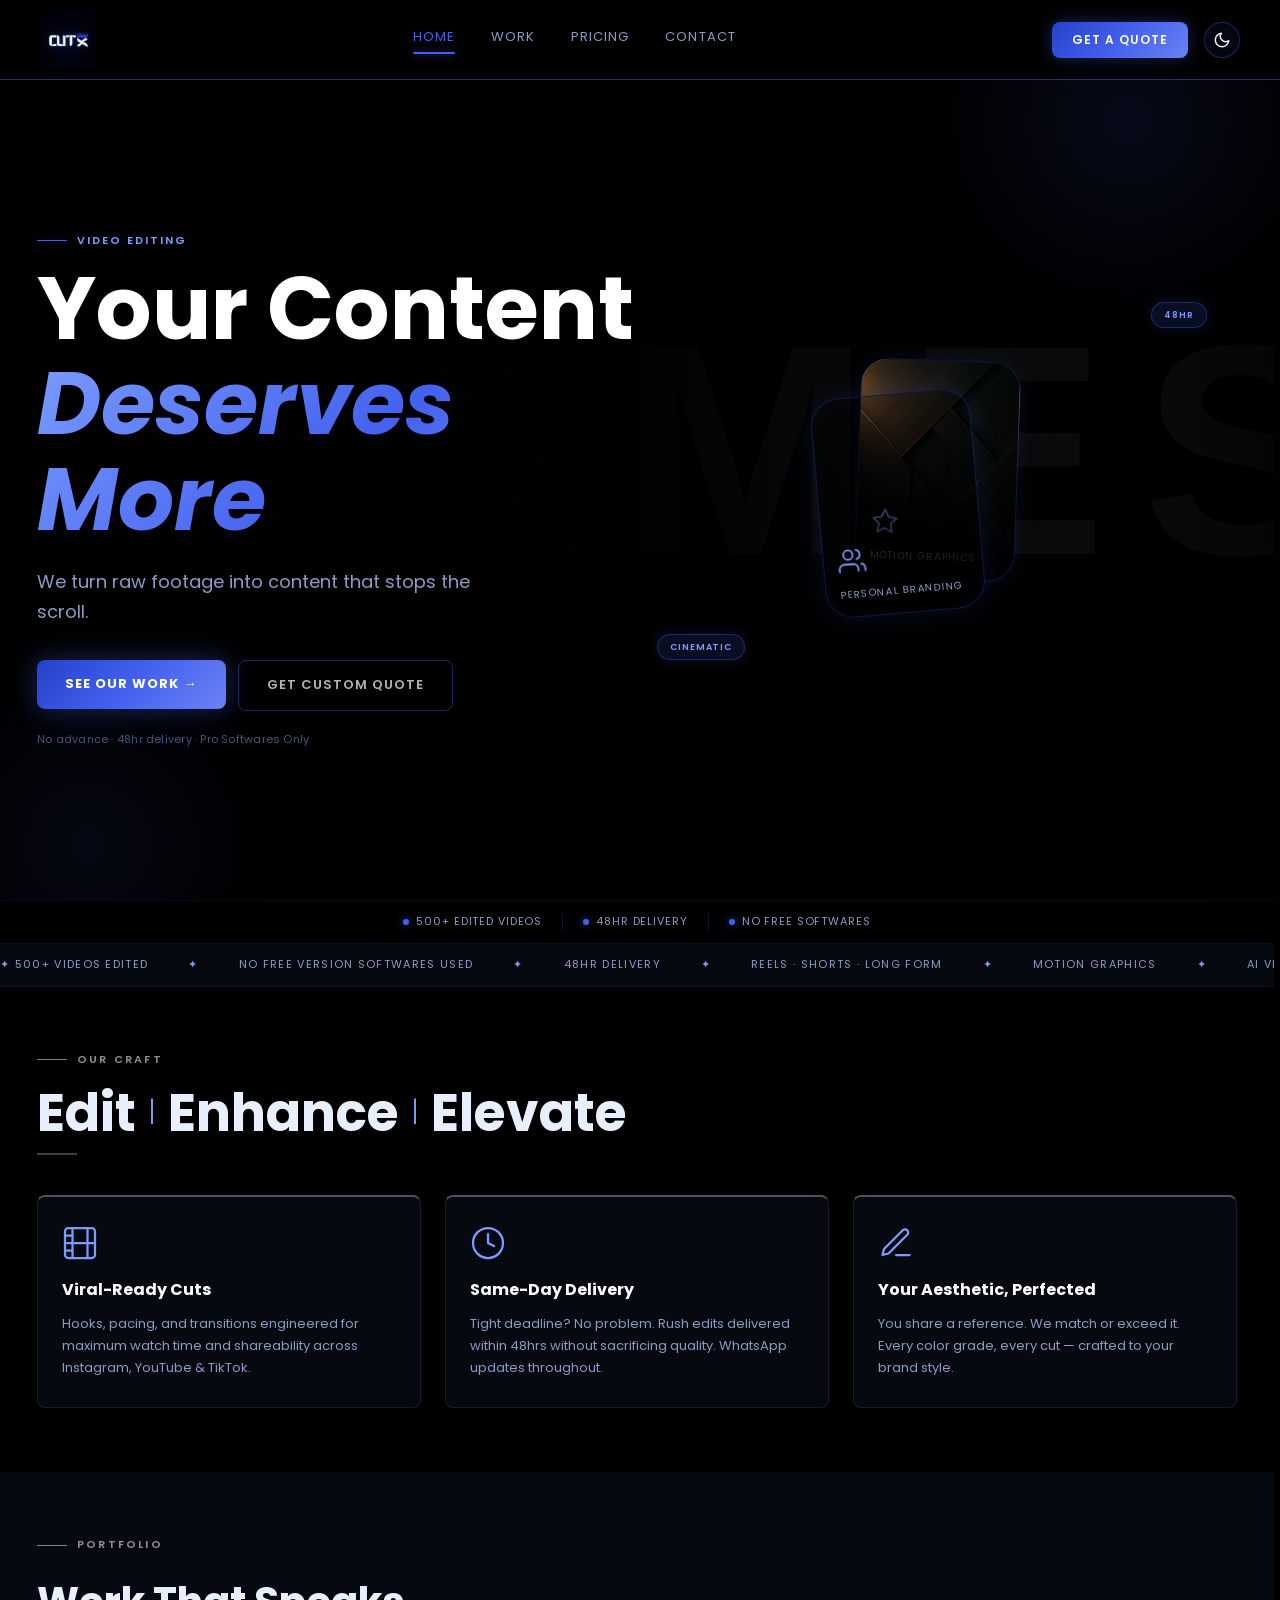
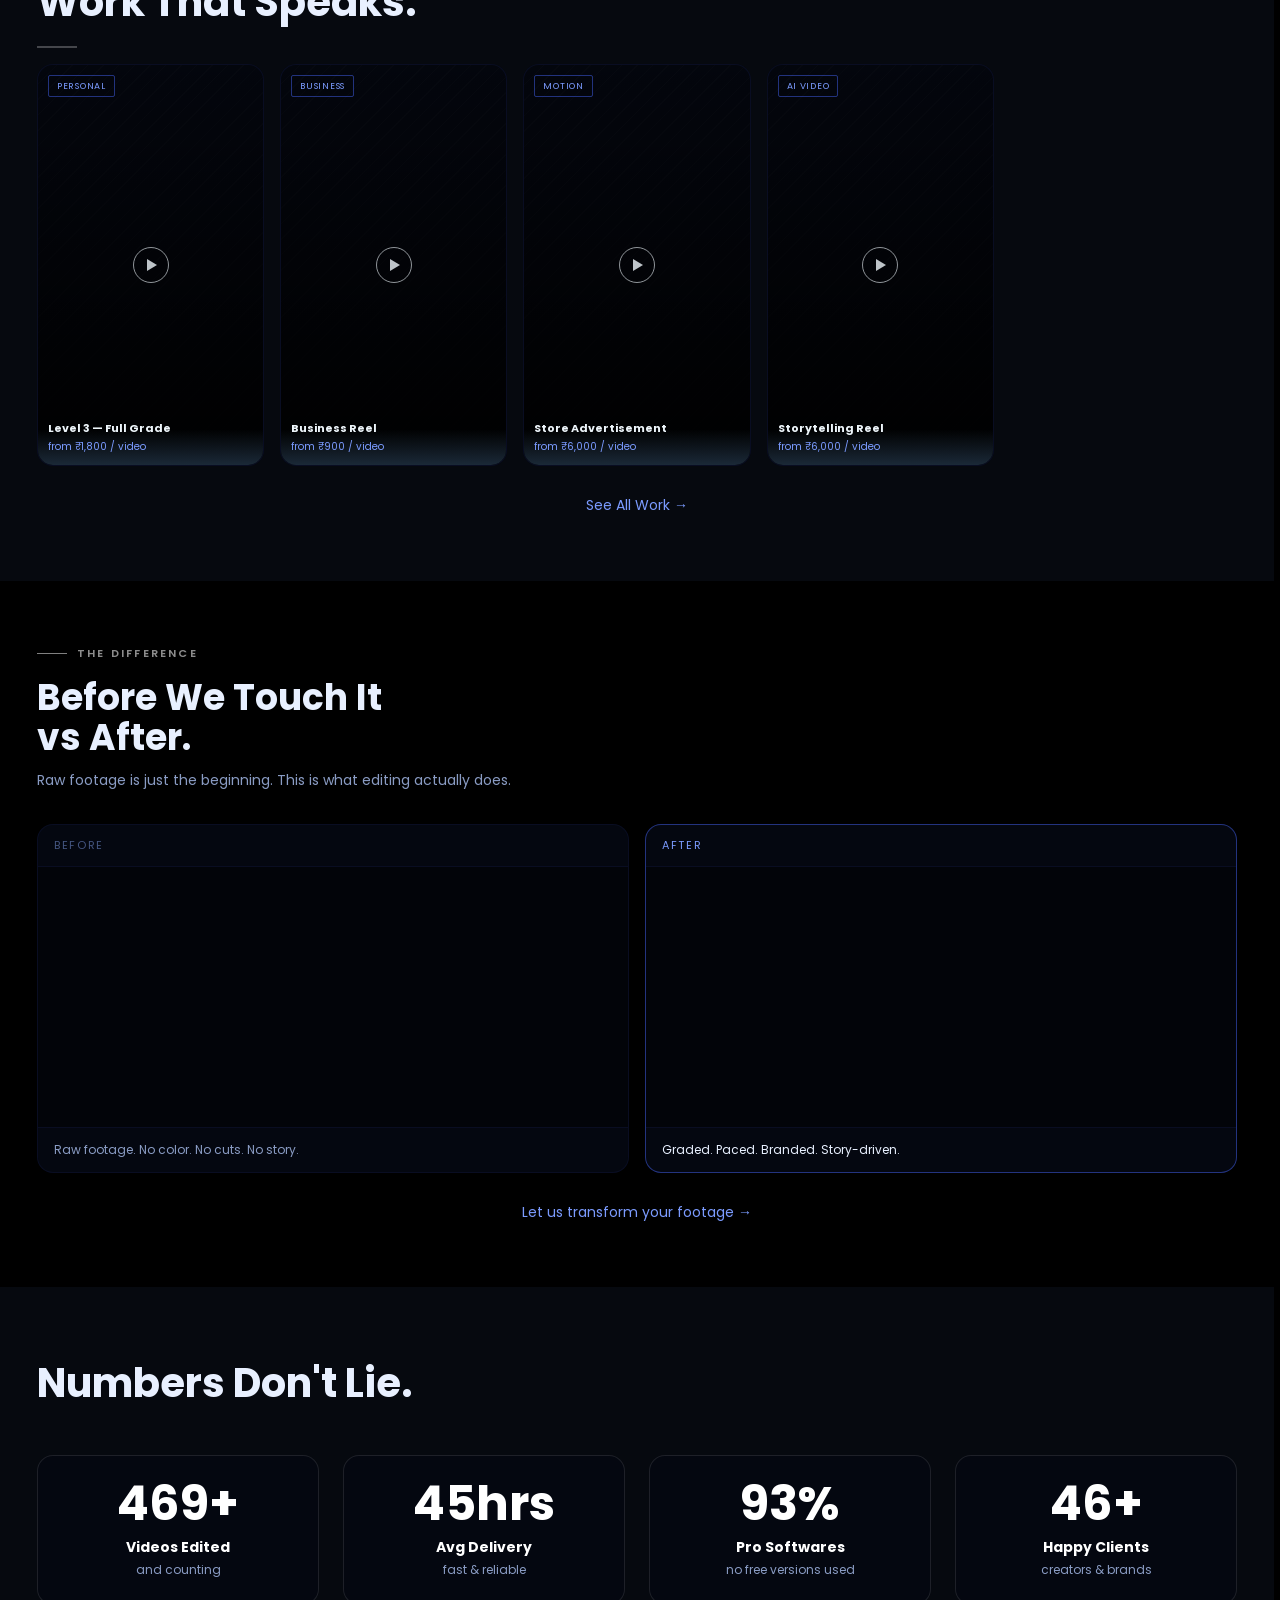
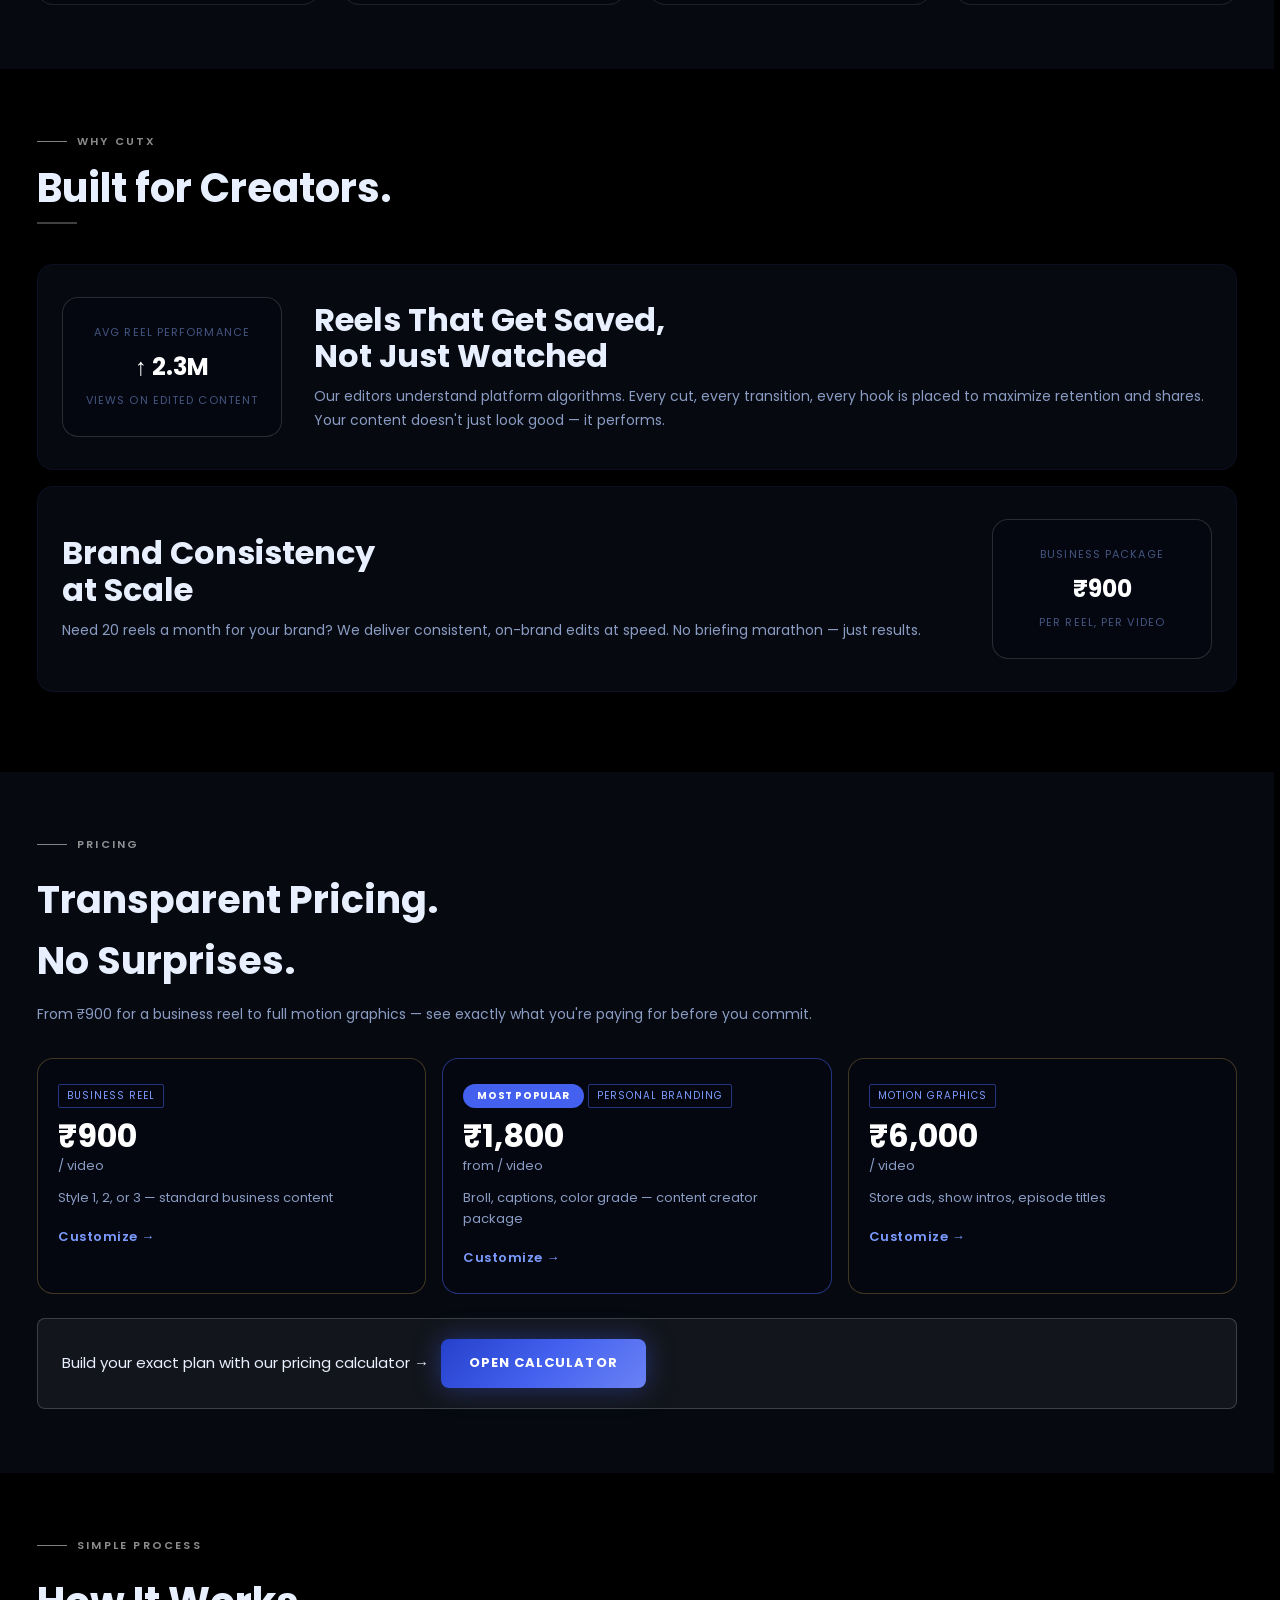
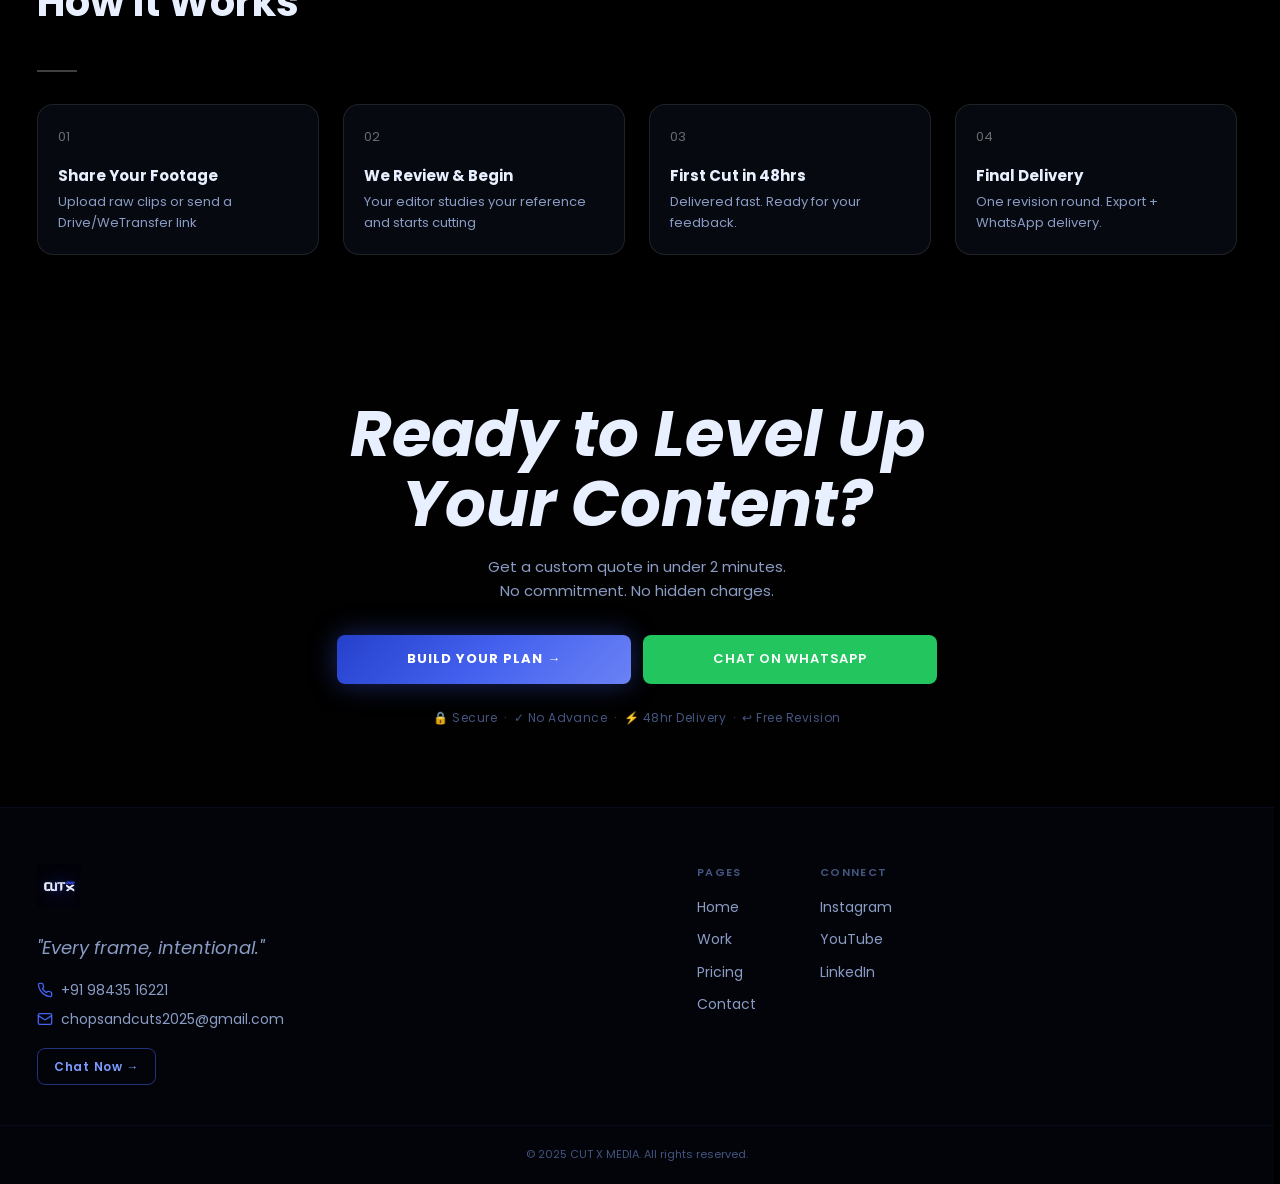
==== commit 42fa3c14: "feat: update delivery turnaround to 48 hours and highlight pro software usage across site copy and s" ====
--- a/index.html
+++ b/index.html
@@ -104,12 +104,12 @@
             <a href="work.html" class="btn-gold">See Our Work →</a>
             <a href="pricing.html" class="btn-outline">Get Custom Quote</a>
           </div>
-          <p class="hero-trust anim-4">No advance · 24hr delivery · Free revision</p>
+          <p class="hero-trust anim-4">No advance · 48hr delivery · Pro Softwares Only</p>
         </div>
         <!-- Desktop card stack -->
         <div class="hero-cards-stack anim-5">
           <!-- Floating badge chips -->
-          <div class="hero-badge-chip chip-24hr">24hr</div>
+          <div class="hero-badge-chip chip-24hr">48hr</div>
           <div class="hero-badge-chip chip-cinematic">Cinematic</div>
           <div class="hc hc1">
             <div class="hc-icon"><svg viewBox="0 0 24 24">
@@ -135,33 +135,31 @@
   <!-- ═══════════ HERO STATS BAR ═══════════ -->
   <div class="hero-stats-bar">
     <div class="hero-stats-inner">
-      <span class="hstat"><span class="hstat-dot"></span>200+ Projects</span>
+      <span class="hstat"><span class="hstat-dot"></span>500+ Edited Videos</span>
       <span class="hstat-divider"></span>
-      <span class="hstat"><span class="hstat-dot"></span>5★ Rated</span>
+      <span class="hstat"><span class="hstat-dot"></span>48hr Delivery</span>
       <span class="hstat-divider"></span>
-      <span class="hstat"><span class="hstat-dot"></span>Free Revision</span>
+      <span class="hstat"><span class="hstat-dot"></span>No Free Softwares</span>
     </div>
   </div>
 
   <!-- ═══════════ MARQUEE ═══════════ -->
   <div class="marquee-section" aria-hidden="true">
     <div class="marquee-track">
-      <span>✦ 200+ Videos Edited</span><span class="sep">✦</span>
-      <span>50+ Happy Creators</span><span class="sep">✦</span>
-      <span>24hr Delivery</span><span class="sep">✦</span>
+      <span>✦ 500+ Videos Edited</span><span class="sep">✦</span>
+      <span>No Free Version Softwares Used</span><span class="sep">✦</span>
+      <span>48hr Delivery</span><span class="sep">✦</span>
       <span>Reels · Shorts · Long Form</span><span class="sep">✦</span>
       <span>Motion Graphics</span><span class="sep">✦</span>
       <span>AI Videos</span><span class="sep">✦</span>
-      <span>Free Revisions</span><span class="sep">✦</span>
       <span>WhatsApp Support</span><span class="sep">✦</span>
       <!-- duplicate for seamless loop -->
-      <span>200+ Videos Edited</span><span class="sep">✦</span>
-      <span>50+ Happy Creators</span><span class="sep">✦</span>
-      <span>24hr Delivery</span><span class="sep">✦</span>
+      <span>500+ Videos Edited</span><span class="sep">✦</span>
+      <span>No Free Version Softwares Used</span><span class="sep">✦</span>
+      <span>48hr Delivery</span><span class="sep">✦</span>
       <span>Reels · Shorts · Long Form</span><span class="sep">✦</span>
       <span>Motion Graphics</span><span class="sep">✦</span>
       <span>AI Videos</span><span class="sep">✦</span>
-      <span>Free Revisions</span><span class="sep">✦</span>
       <span>WhatsApp Support</span><span class="sep">✦</span>
     </div>
   </div>
@@ -209,7 +207,7 @@
               </svg>
             </div>
             <div class="feature-title">Same-Day Delivery</div>
-            <p class="feature-body">Tight deadline? No problem. Rush edits delivered within 24hrs without sacrificing
+            <p class="feature-body">Tight deadline? No problem. Rush edits delivered within 48hrs without sacrificing
               quality. WhatsApp updates throughout.</p>
           </div>
         </div>
@@ -346,24 +344,24 @@
       <h2 class="numbers-heading reveal">Numbers Don't Lie.</h2>
       <div class="stats-grid" id="statsGrid">
         <div class="stat-cell reveal">
-          <div class="stat-num" data-target="200" data-suffix="+">0</div>
+          <div class="stat-num" data-target="500" data-suffix="+">0</div>
           <div class="stat-label-1">Videos Edited</div>
           <div class="stat-label-2">and counting</div>
+        </div>
+        <div class="stat-cell reveal">
+          <div class="stat-num" data-target="48" data-suffix="hrs">0</div>
+          <div class="stat-label-1">Avg Delivery</div>
+          <div class="stat-label-2">fast &amp; reliable</div>
+        </div>
+        <div class="stat-cell reveal">
+          <div class="stat-num" data-target="100" data-suffix="%">0</div>
+          <div class="stat-label-1">Pro Softwares</div>
+          <div class="stat-label-2">no free versions used</div>
         </div>
         <div class="stat-cell reveal">
           <div class="stat-num" data-target="50" data-suffix="+">0</div>
           <div class="stat-label-1">Happy Clients</div>
           <div class="stat-label-2">creators &amp; brands</div>
-        </div>
-        <div class="stat-cell reveal">
-          <div class="stat-num" data-target="5" data-suffix="">0</div>
-          <div class="stat-label-1">Categories</div>
-          <div class="stat-label-2">covered</div>
-        </div>
-        <div class="stat-cell reveal">
-          <div class="stat-num" data-target="24" data-suffix="hrs">0</div>
-          <div class="stat-label-1">Avg Turnaround</div>
-          <div class="stat-label-2">fast &amp; reliable</div>
         </div>
       </div>
     </div>
@@ -491,7 +489,7 @@
         <div class="process-step-item reveal">
           <span class="step-num-text">03</span>
           <div class="step-content">
-            <h4>First Cut in 24hrs</h4>
+            <h4>First Cut in 48hrs</h4>
             <p>Delivered fast. Ready for your feedback.</p>
           </div>
         </div>
@@ -518,7 +516,7 @@
         <a href="pricing.html" class="btn-gold btn-full">Build Your Plan →</a>
         <a href="https://wa.me/919843516221" target="_blank" class="btn-whatsapp btn-full">Chat on WhatsApp</a>
       </div>
-      <div class="trust-row reveal">🔒 Secure &nbsp;·&nbsp; ✓ No Advance &nbsp;·&nbsp; ⚡ 24hr Delivery &nbsp;·&nbsp; ↩
+      <div class="trust-row reveal">🔒 Secure &nbsp;·&nbsp; ✓ No Advance &nbsp;·&nbsp; ⚡ 48hr Delivery &nbsp;·&nbsp; ↩
         Free Revision</div>
     </div>
   </section>
--- a/style.css
+++ b/style.css
@@ -34,7 +34,7 @@
 
   /* Layout */
   --nav-h-mobile:  60px;
-  --nav-h-desktop: 68px;
+  --nav-h-desktop: 80px;
   --max-w:         1200px;
   --pad-x:         20px;
   --radius-sm:     8px;
@@ -377,7 +377,7 @@
   display: flex;
   align-items: center;
   justify-content: center;
-  height: 52px;
+  height: 72px;
   background: var(--bg-primary);
   border-bottom: 1px solid var(--border-gold);
   position: sticky;
@@ -2080,6 +2080,25 @@
   font-size: 26px;
   font-weight: 700;
   color: #FFFFFF;
+  display: inline-block;
+}
+.sticky-price-bar .price-amount.discount-flash {
+  animation: discountFlash 0.5s ease-out;
+}
+@keyframes discountFlash {
+  0% { color: var(--gold-light); transform: scale(1.15) translateY(-2px); text-shadow: 0 0 15px rgba(123,155,255,0.8); }
+  100% { color: #FFFFFF; transform: scale(1) translateY(0); text-shadow: 0 0 0 transparent; }
+}
+
+.original-price {
+  display: inline-block;
+}
+.original-price.animate-in {
+  animation: slideDownFadeIn 0.4s cubic-bezier(0.175, 0.885, 0.32, 1.275);
+}
+@keyframes slideDownFadeIn {
+  0% { transform: translateY(-10px); opacity: 0; }
+  100% { transform: translateY(0); opacity: 0.6; }
 }
 .btn-wa-quote {
   background: var(--whatsapp-green);
@@ -2197,6 +2216,67 @@
   font-size: 40px;
   color: var(--text-primary);
   margin-bottom: 36px;
+}
+
+/* ═══════════════════════════════════════════
+   DISCOUNT BADGE ANIMATIONS
+═══════════════════════════════════════════ */
+.discount-badge {
+  display: inline-block;
+  background: linear-gradient(135deg, #2541CC, #4361EE);
+  color: #fff;
+  font-size: 10px;
+  font-weight: 700;
+  padding: 3px 8px;
+  border-radius: 6px;
+  margin-left: 8px;
+  vertical-align: middle;
+  opacity: 0;
+  transform: scale(0.8);
+  transition: opacity 0.3s, transform 0.3s;
+  box-shadow: 0 0 10px rgba(67,97,238,0.4);
+  position: relative;
+  overflow: hidden;
+}
+.discount-badge::after {
+  content: '';
+  position: absolute;
+  top: 0; left: -100%;
+  width: 50%; height: 100%;
+  background: linear-gradient(to right, transparent, rgba(255,255,255,0.5), transparent);
+  transform: skewX(-20deg);
+}
+
+/* Continuous tempting state */
+.discount-badge.show {
+  opacity: 1;
+  transform: scale(1);
+  animation: temptingPulse 2s infinite alternate ease-in-out;
+}
+.discount-badge.show::after {
+  animation: temptingShine 4s infinite 1s;
+}
+
+/* Initial Pop Burst state */
+.discount-badge.pop-burst {
+  animation: popBurst 0.6s cubic-bezier(0.175, 0.885, 0.32, 1.275), temptingPulse 2s infinite alternate ease-in-out 0.6s;
+}
+
+@keyframes popBurst {
+  0% { transform: scale(0.5); opacity: 0; }
+  50% { transform: scale(1.3); opacity: 1; box-shadow: 0 0 24px rgba(67,97,238,0.9); }
+  100% { transform: scale(1); opacity: 1; box-shadow: 0 0 10px rgba(67,97,238,0.4); }
+}
+
+@keyframes temptingPulse {
+  0% { box-shadow: 0 0 8px rgba(67,97,238,0.4); transform: scale(1); }
+  100% { box-shadow: 0 0 18px rgba(67,97,238,0.85); transform: scale(1.05); }
+}
+
+@keyframes temptingShine {
+  0% { left: -100%; }
+  15% { left: 200%; }
+  100% { left: 200%; }
 }
 
 /* ═══════════════════════════════════════════
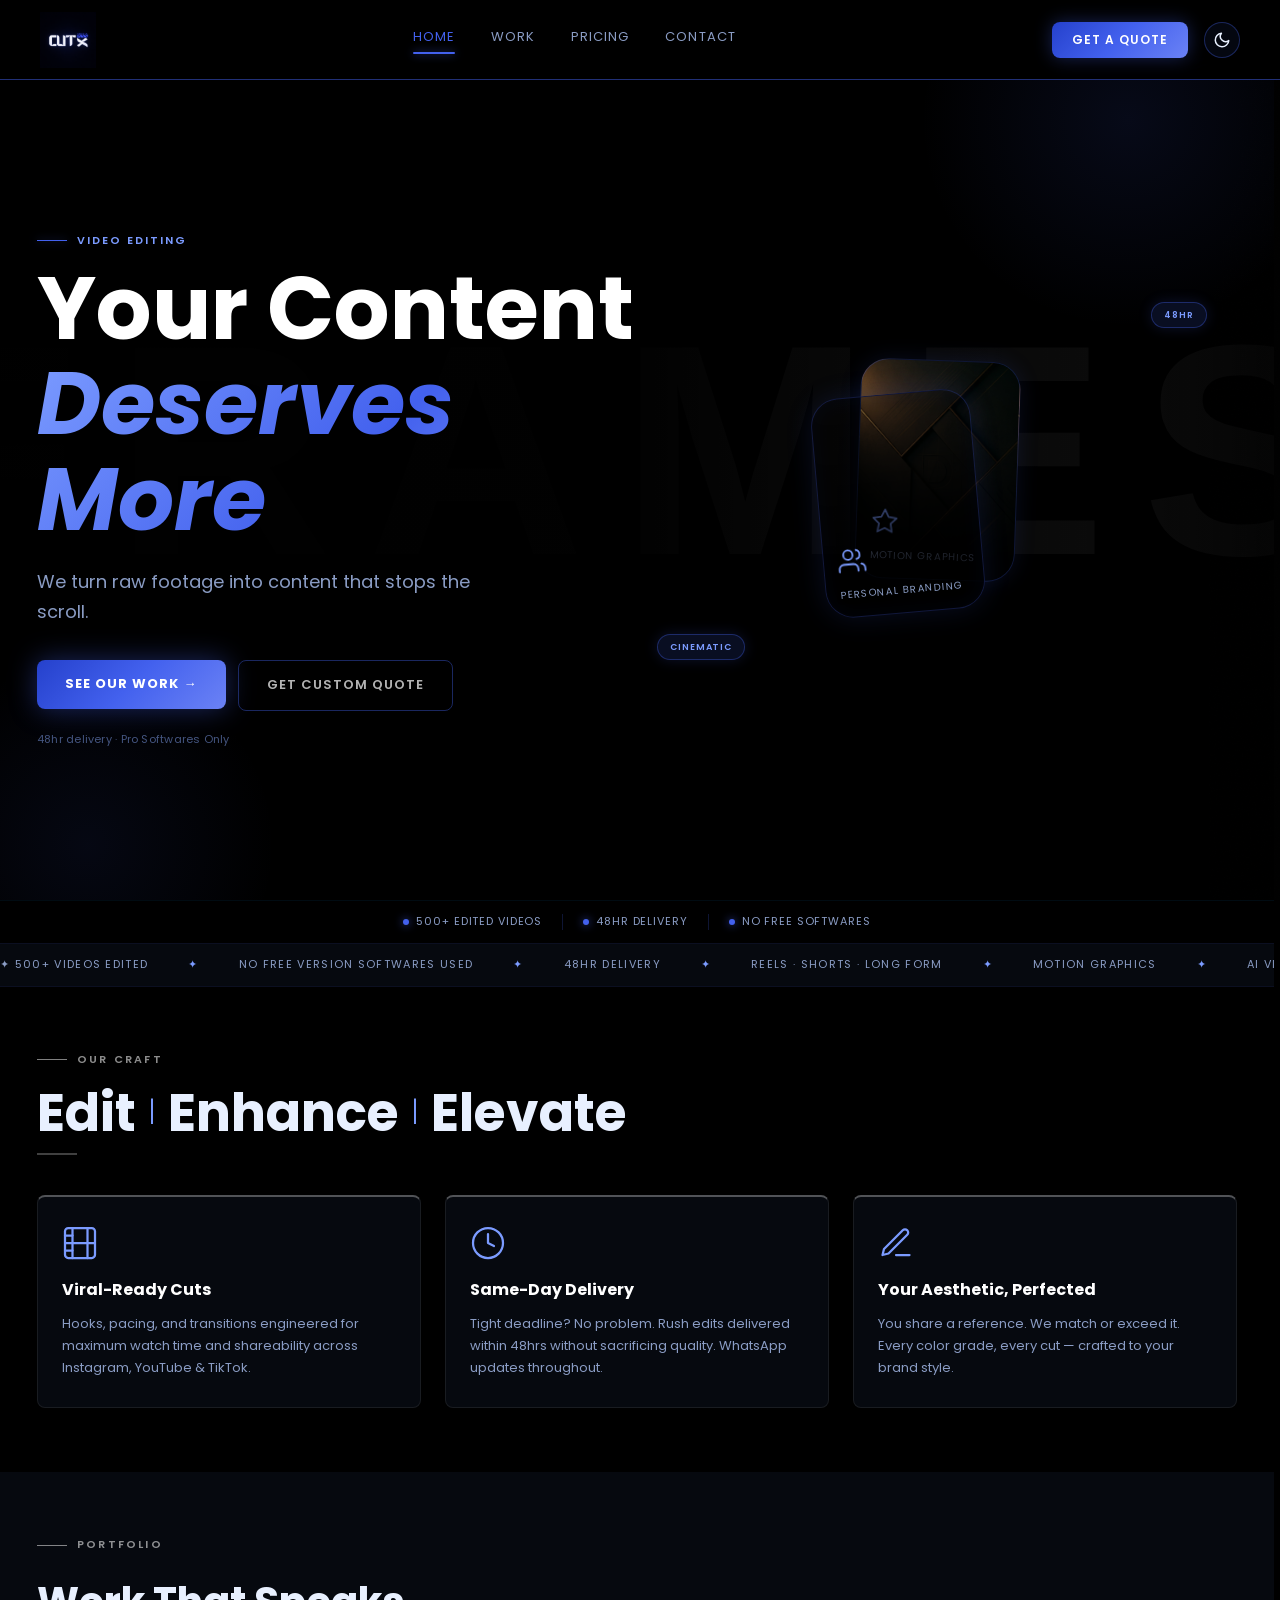
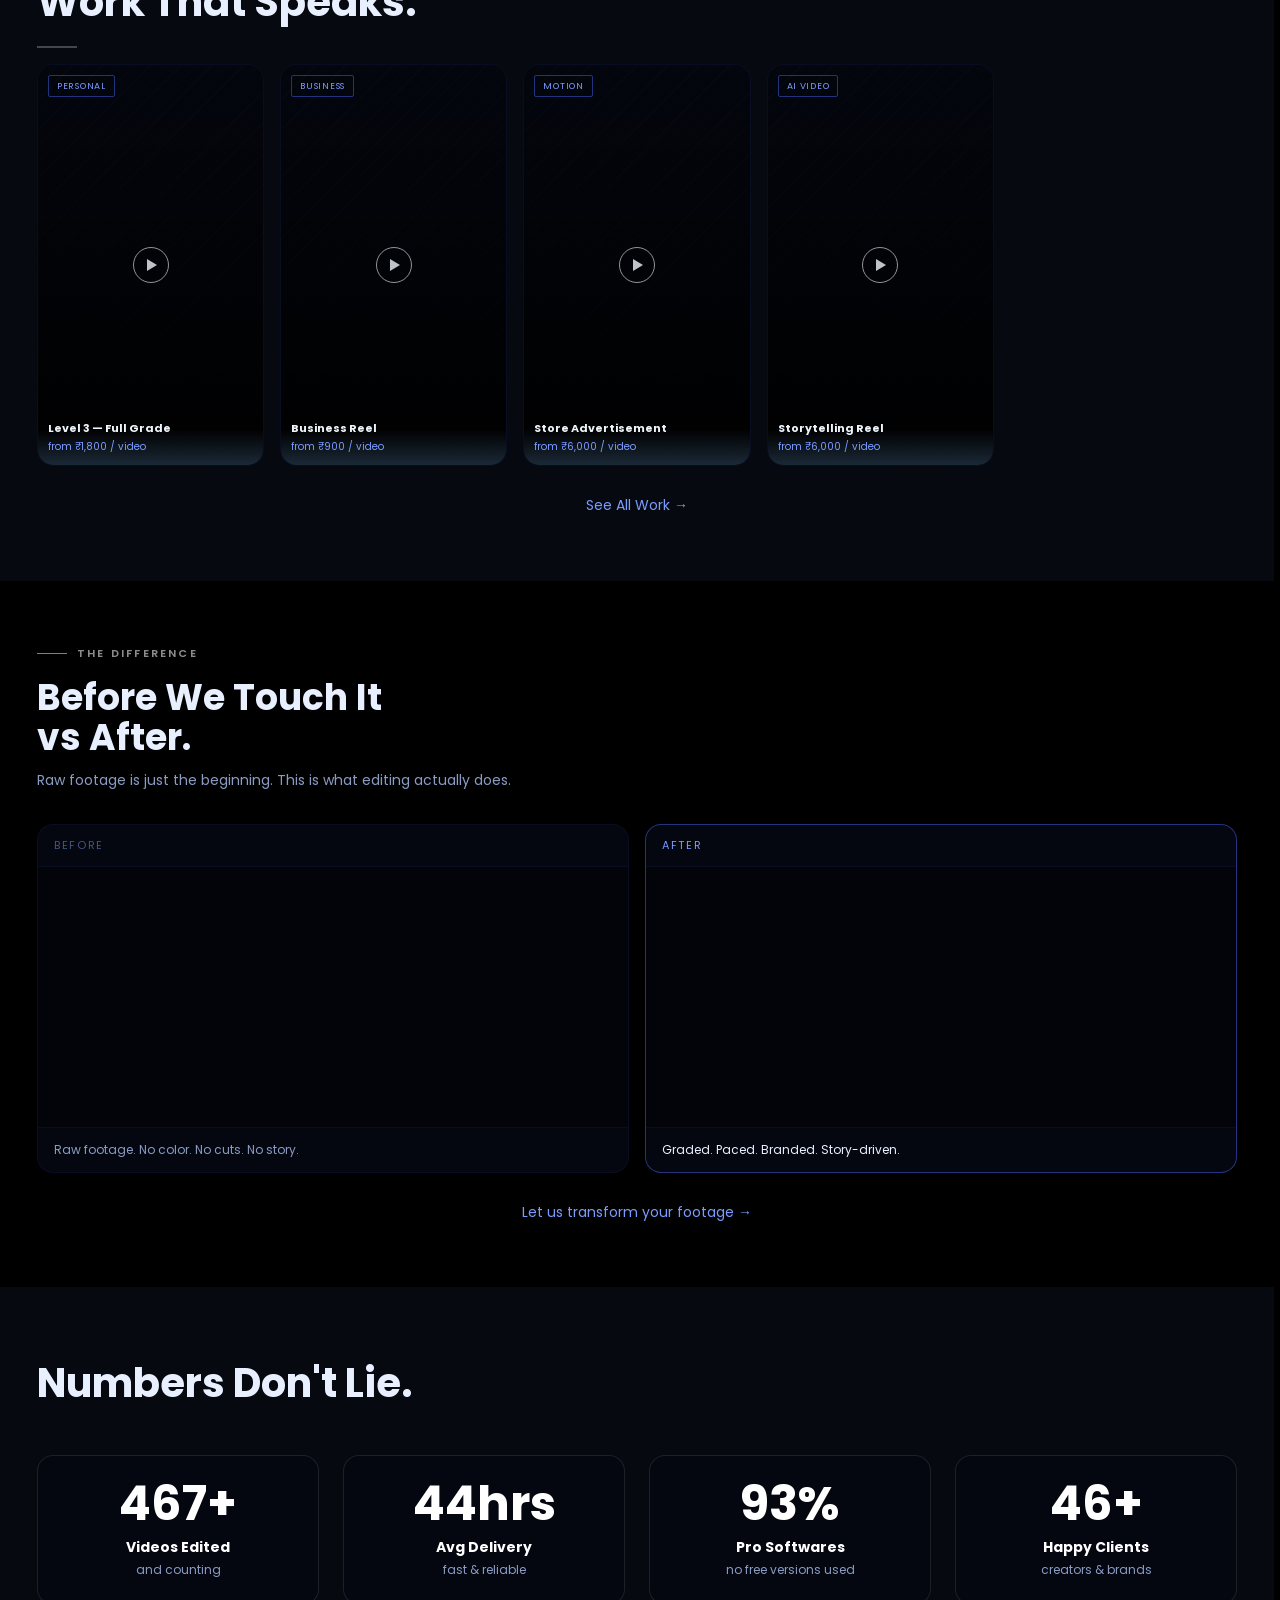
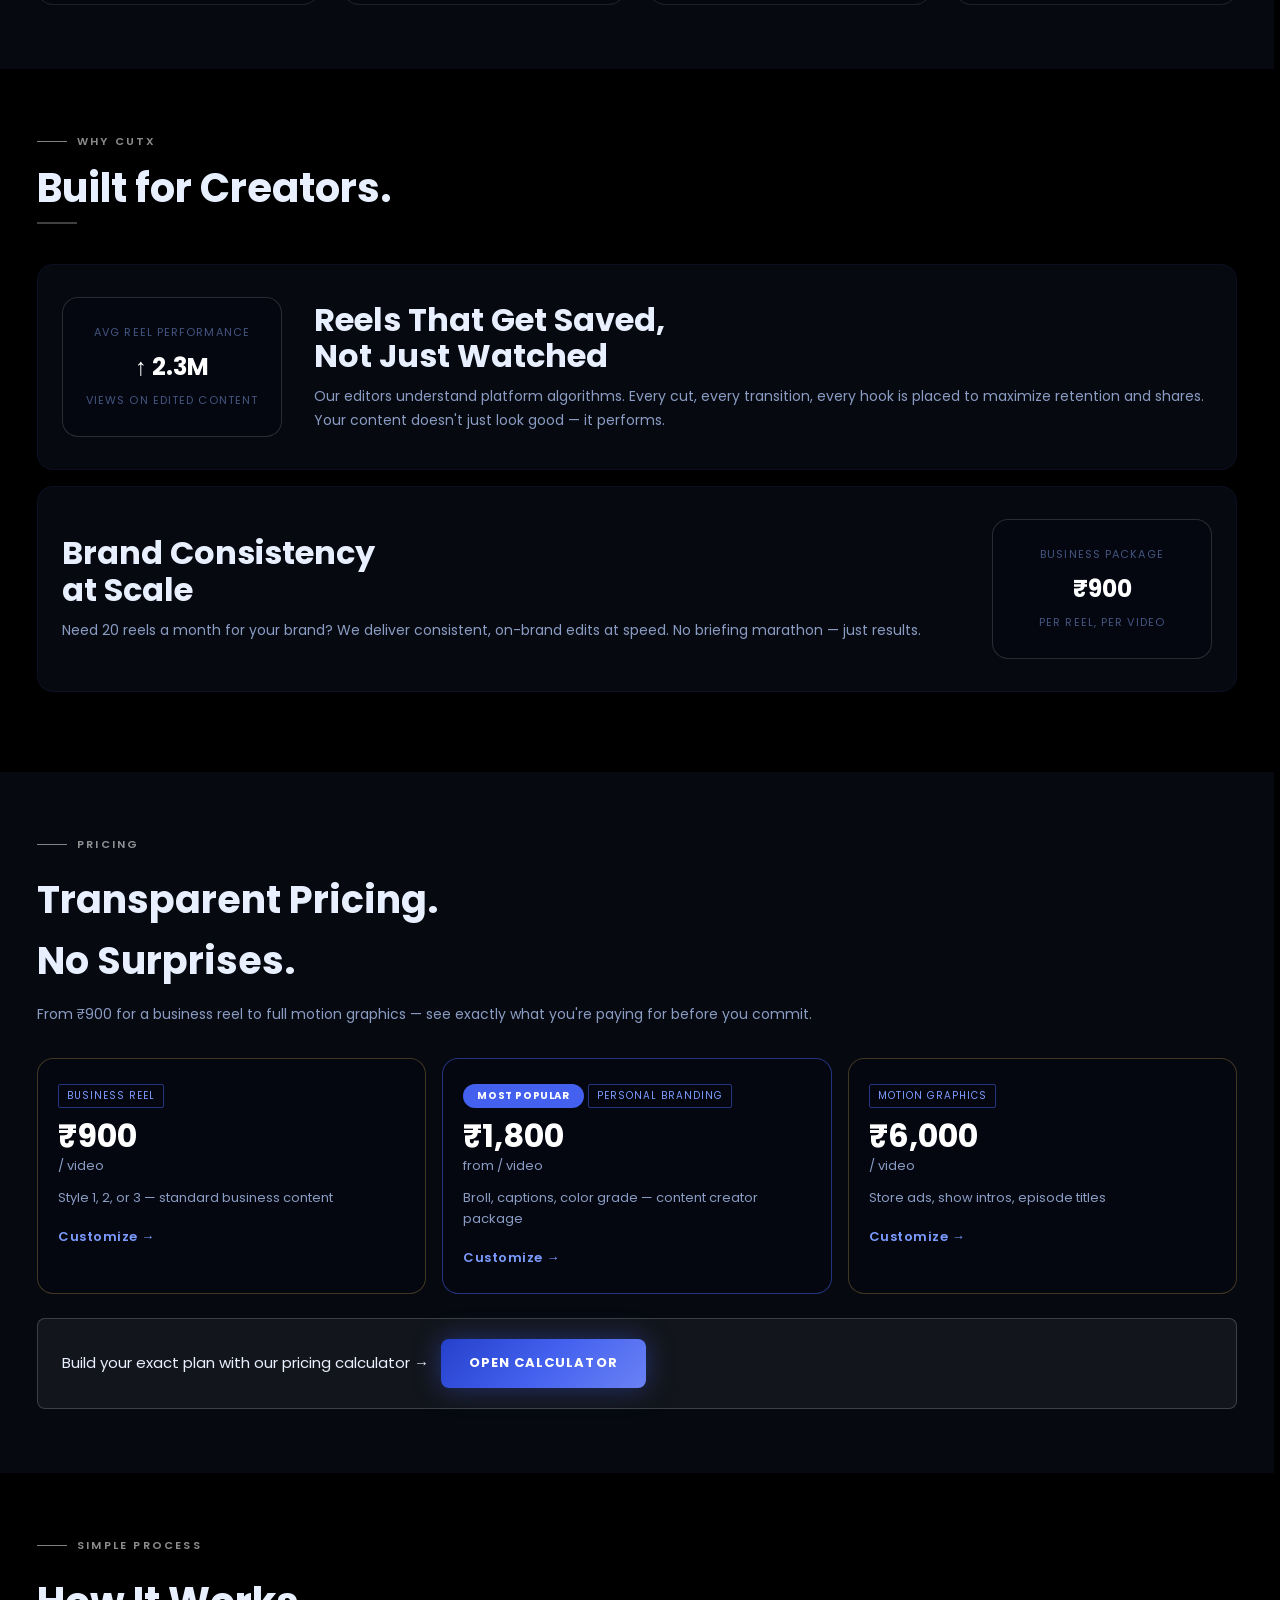
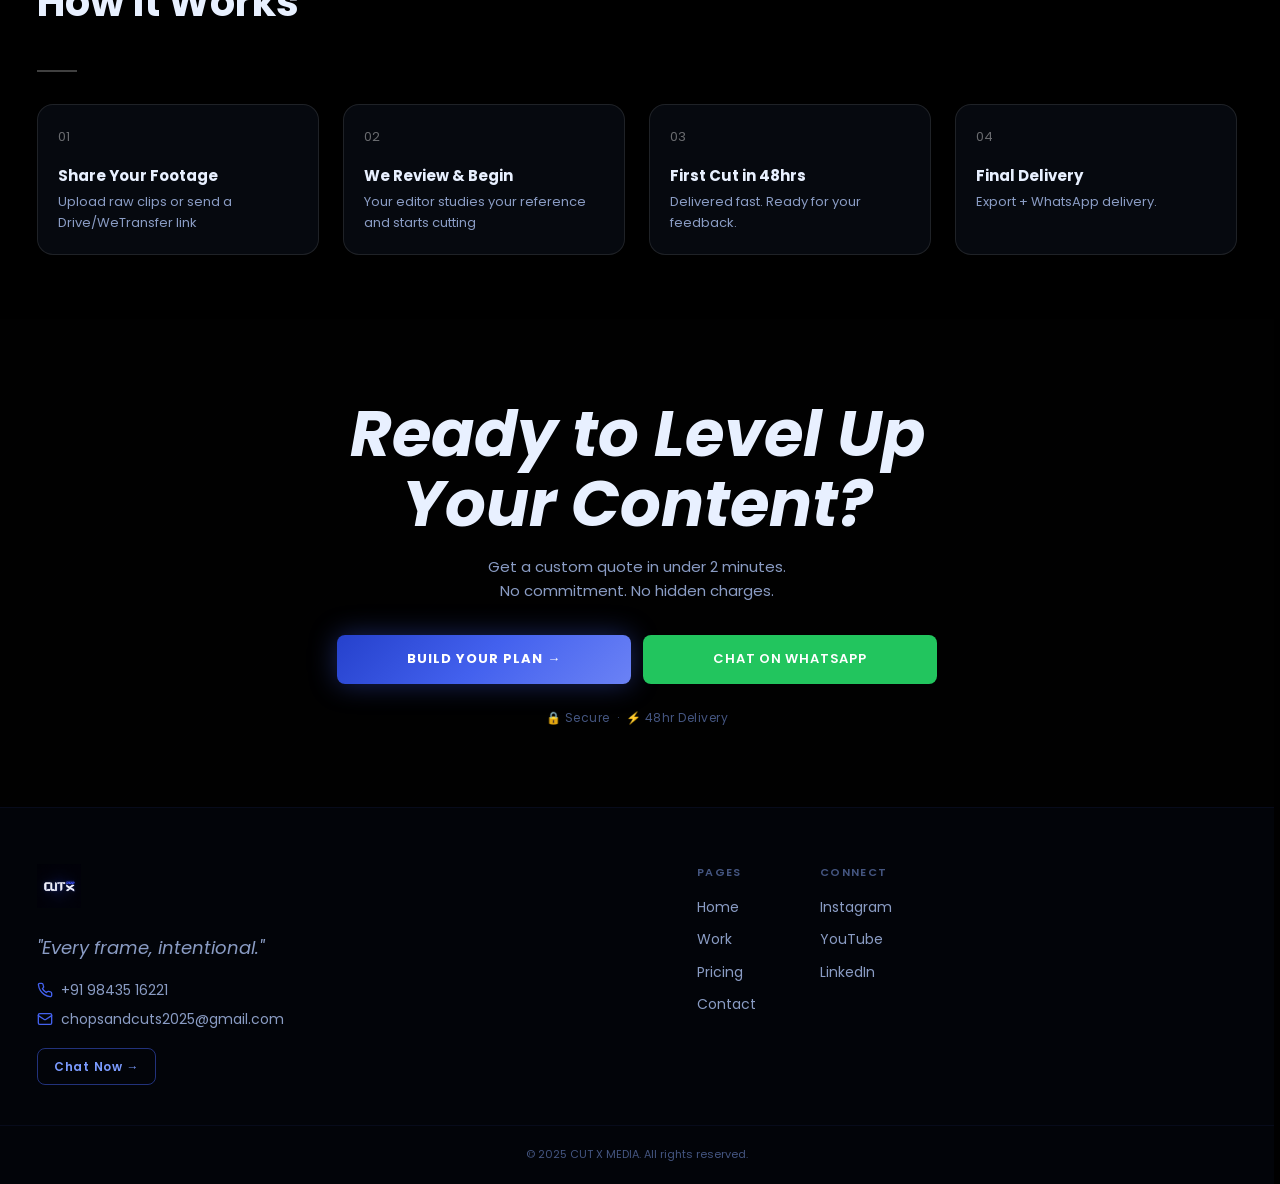
==== commit 0ab1a8bb: "refactor: remove references to revision rounds and advance payments from process steps and trust ban" ====
--- a/index.html
+++ b/index.html
@@ -104,7 +104,7 @@
             <a href="work.html" class="btn-gold">See Our Work →</a>
             <a href="pricing.html" class="btn-outline">Get Custom Quote</a>
           </div>
-          <p class="hero-trust anim-4">No advance · 48hr delivery · Pro Softwares Only</p>
+          <p class="hero-trust anim-4">48hr delivery · Pro Softwares Only</p>
         </div>
         <!-- Desktop card stack -->
         <div class="hero-cards-stack anim-5">
@@ -493,13 +493,13 @@
             <p>Delivered fast. Ready for your feedback.</p>
           </div>
         </div>
-        <div class="process-step-item reveal">
-          <span class="step-num-text">04</span>
-          <div class="step-content">
-            <h4>Final Delivery</h4>
-            <p>One revision round. Export + WhatsApp delivery.</p>
-          </div>
-        </div>
+          <div class="process-step-item reveal">
+            <span class="step-num-text">04</span>
+            <div class="step-content">
+              <h4>Final Delivery</h4>
+              <p>Export + WhatsApp delivery.</p>
+            </div>
+          </div>
       </div>
     </div>
   </section>
@@ -516,8 +516,7 @@
         <a href="pricing.html" class="btn-gold btn-full">Build Your Plan →</a>
         <a href="https://wa.me/919843516221" target="_blank" class="btn-whatsapp btn-full">Chat on WhatsApp</a>
       </div>
-      <div class="trust-row reveal">🔒 Secure &nbsp;·&nbsp; ✓ No Advance &nbsp;·&nbsp; ⚡ 48hr Delivery &nbsp;·&nbsp; ↩
-        Free Revision</div>
+      <div class="trust-row reveal">🔒 Secure &nbsp;·&nbsp; ⚡ 48hr Delivery</div>
     </div>
   </section>
 
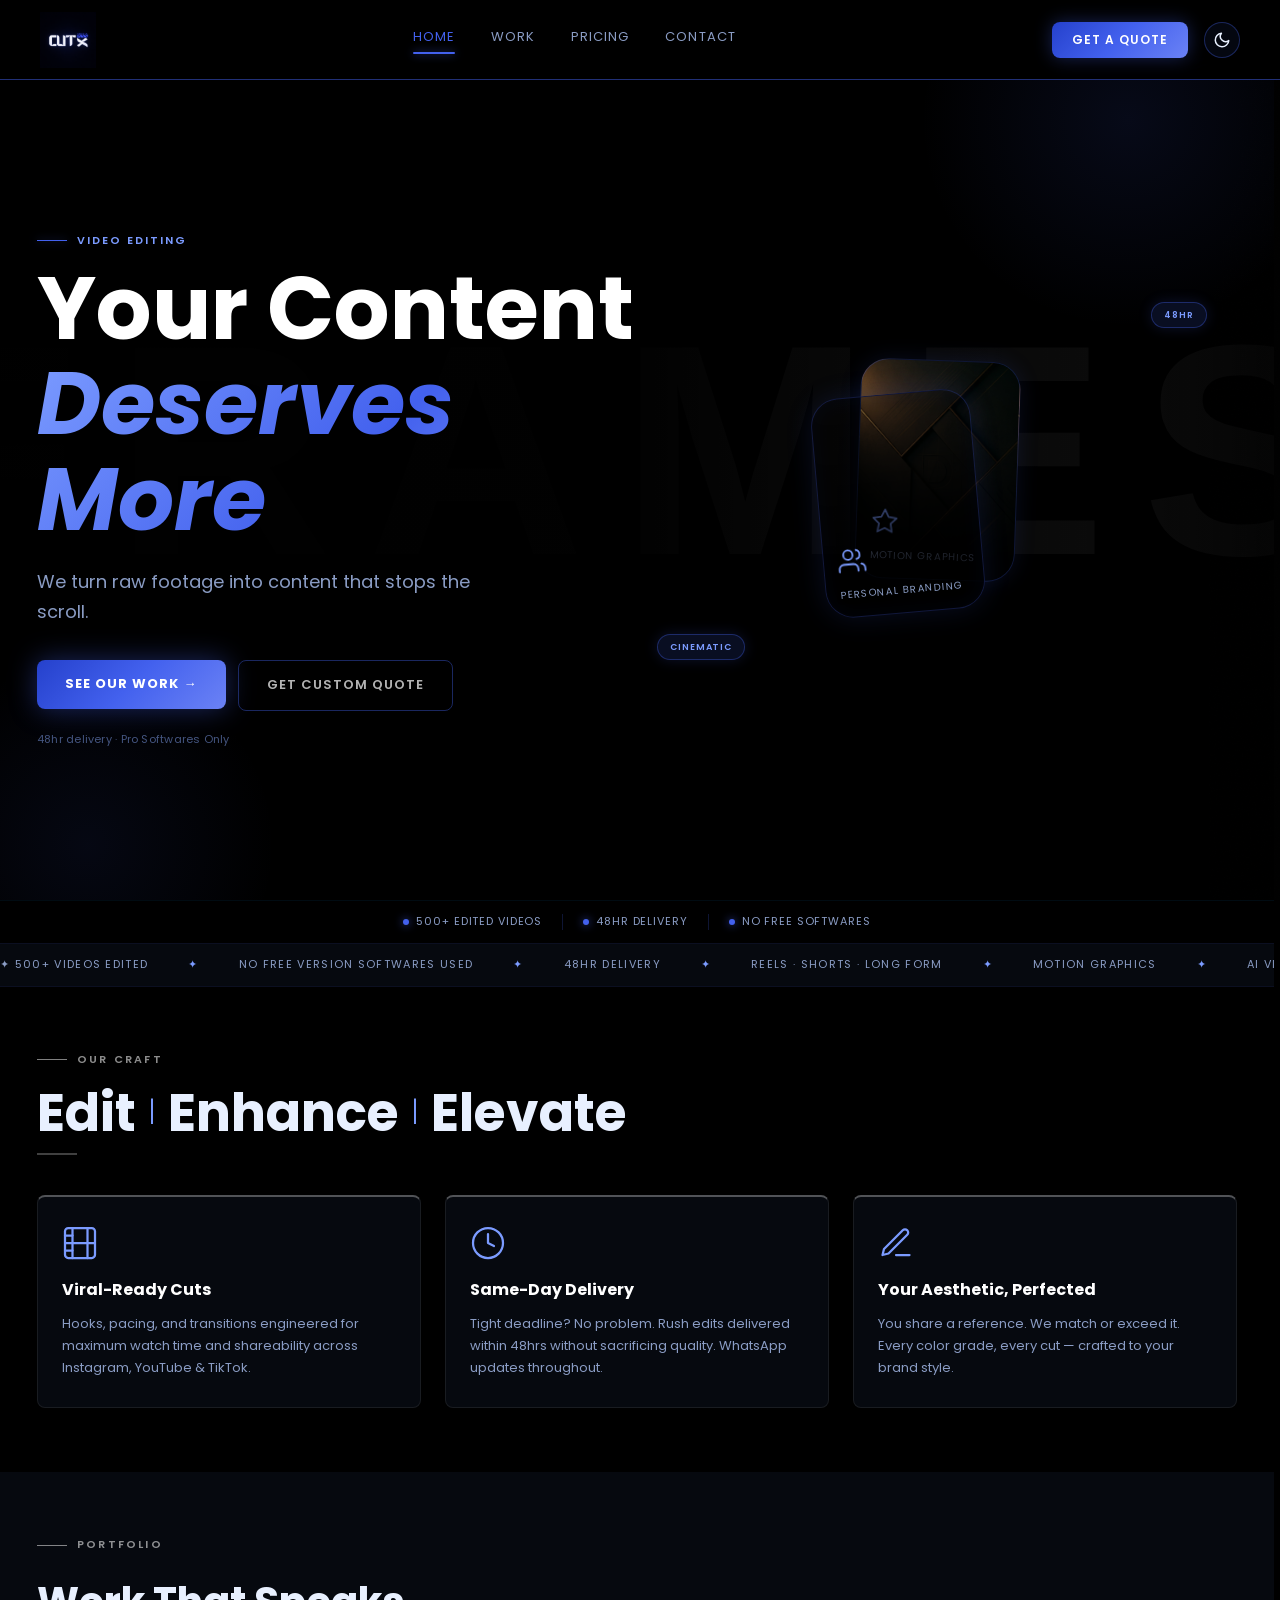
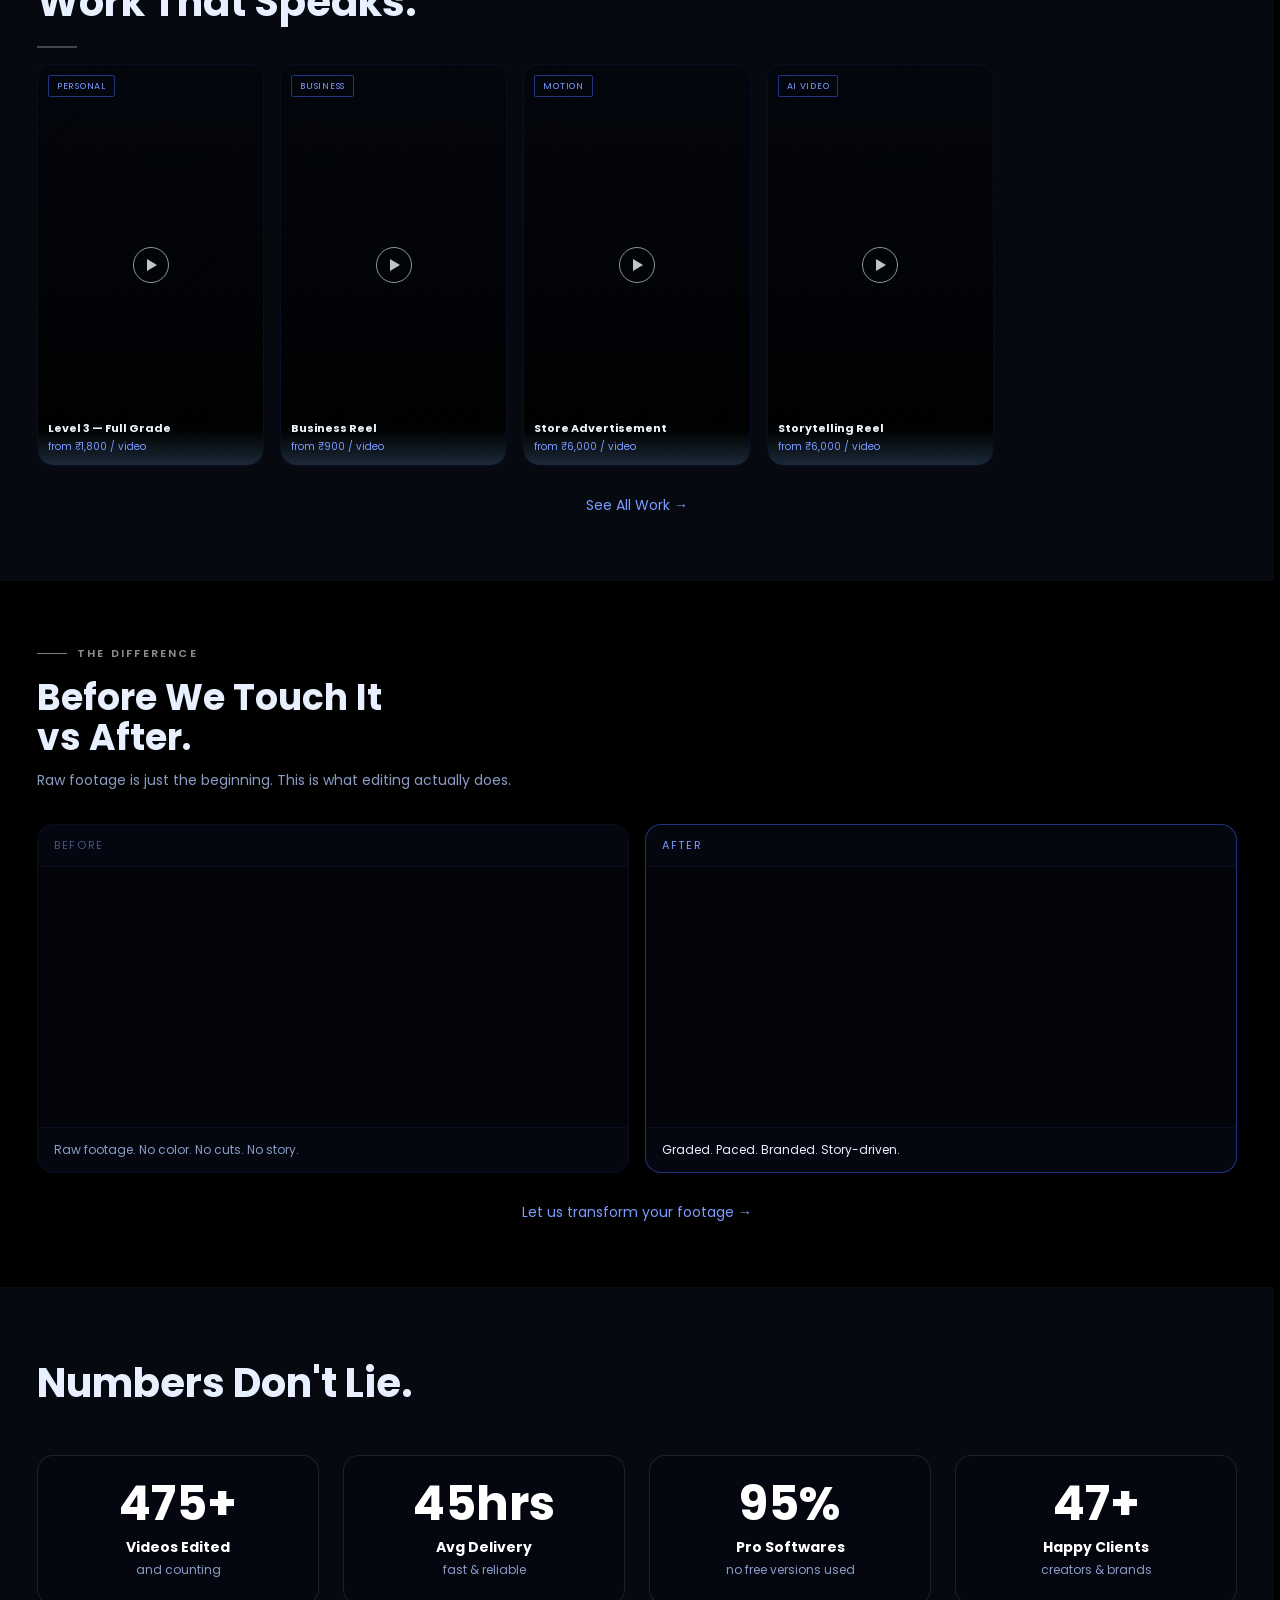
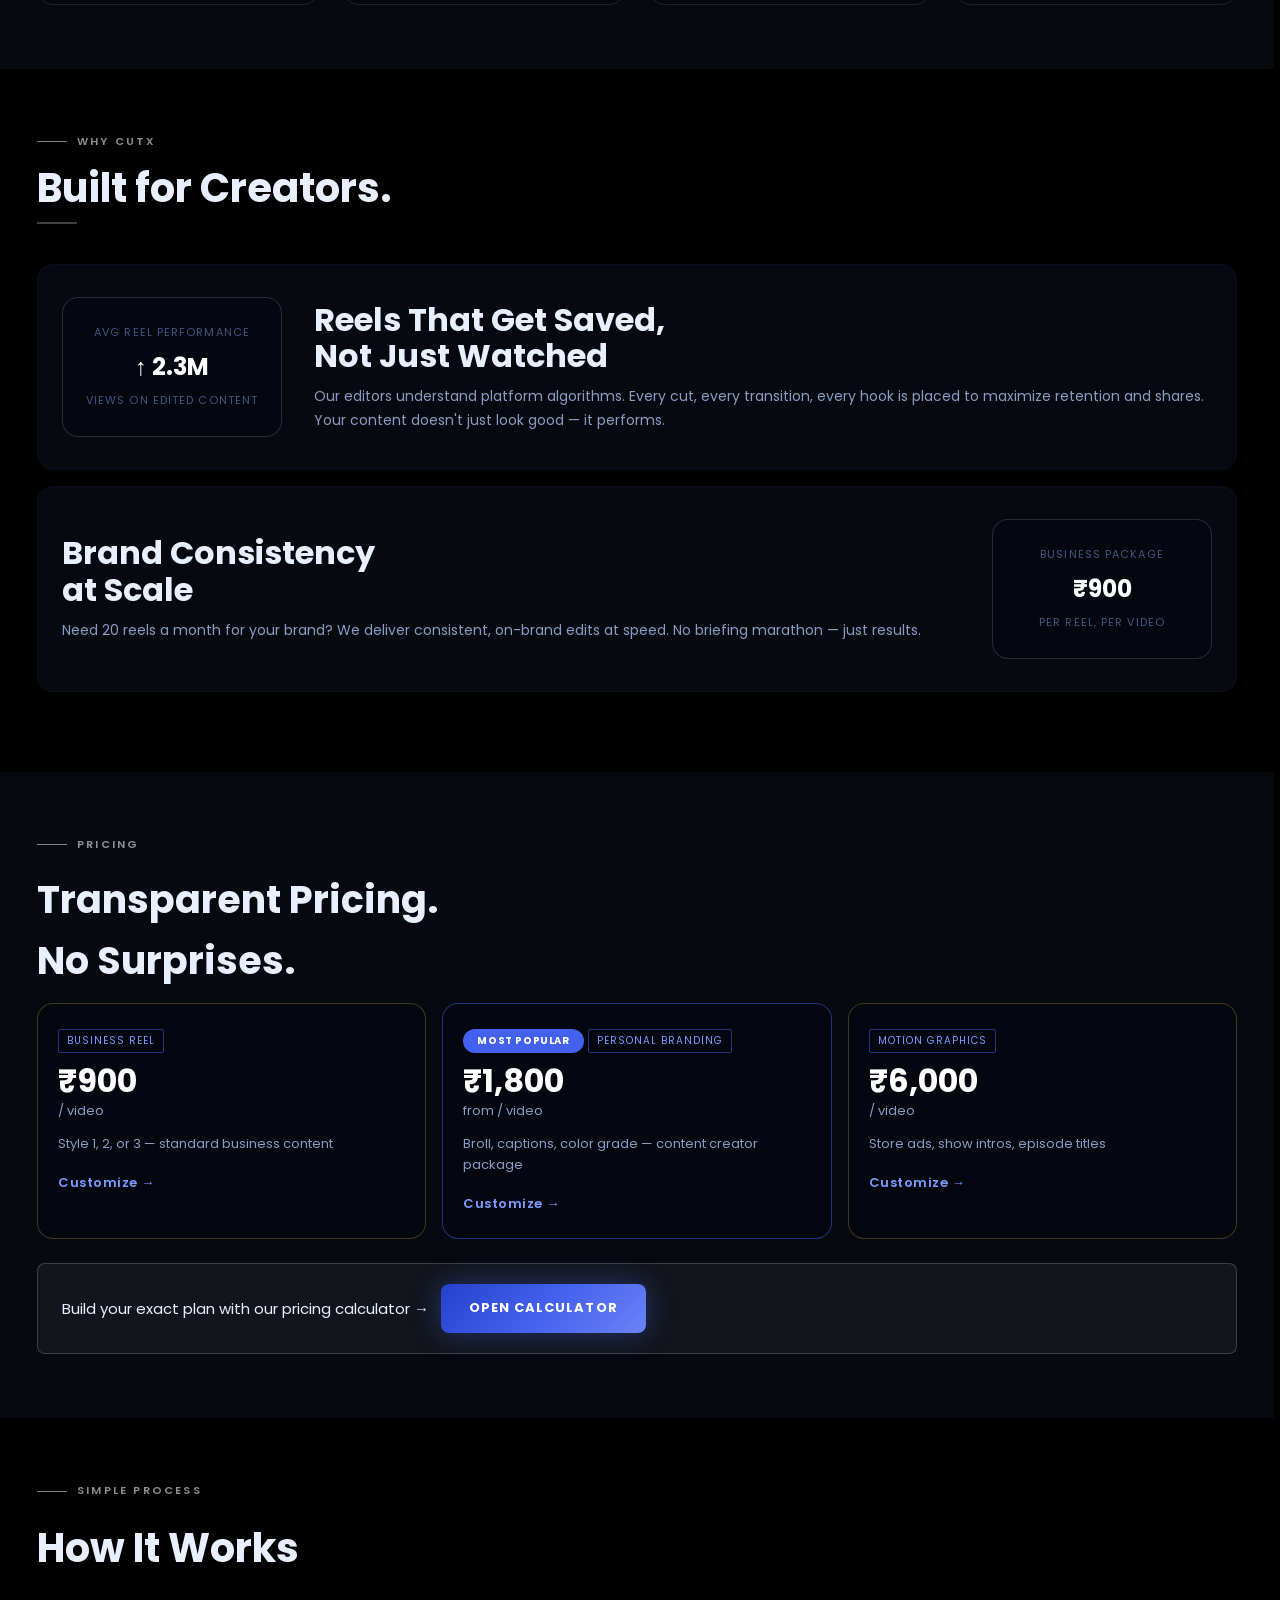
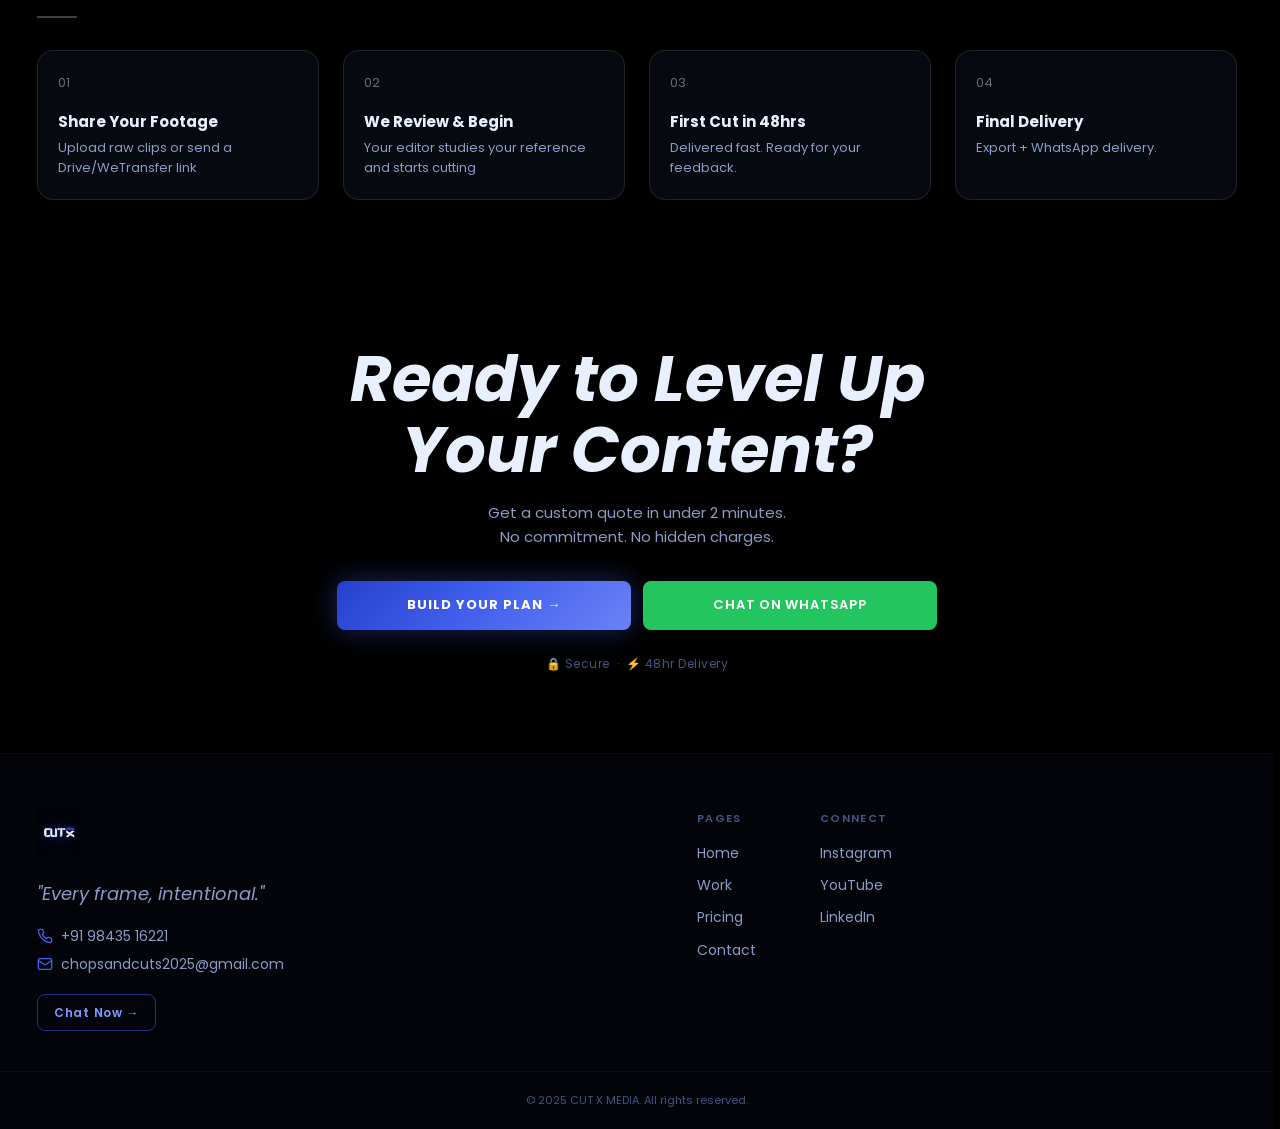
==== commit 3c8d7797: "refactor: remove pricing teaser paragraph from index page" ====
--- a/index.html
+++ b/index.html
@@ -416,8 +416,7 @@
         </div>
         <h2>Transparent Pricing.<br>No Surprises.</h2>
       </div>
-      <p class="pricing-teaser-sub reveal">From ₹900 for a business reel to full motion graphics — see exactly what
-        you're paying for before you commit.</p>
+
       <div class="pricing-cards">
         <div class="pricing-card reveal" style="border-color:rgba(201,168,76,0.3);">
           <video src="images/business/1.mp4" autoplay loop muted playsinline class="card-bg-video"
